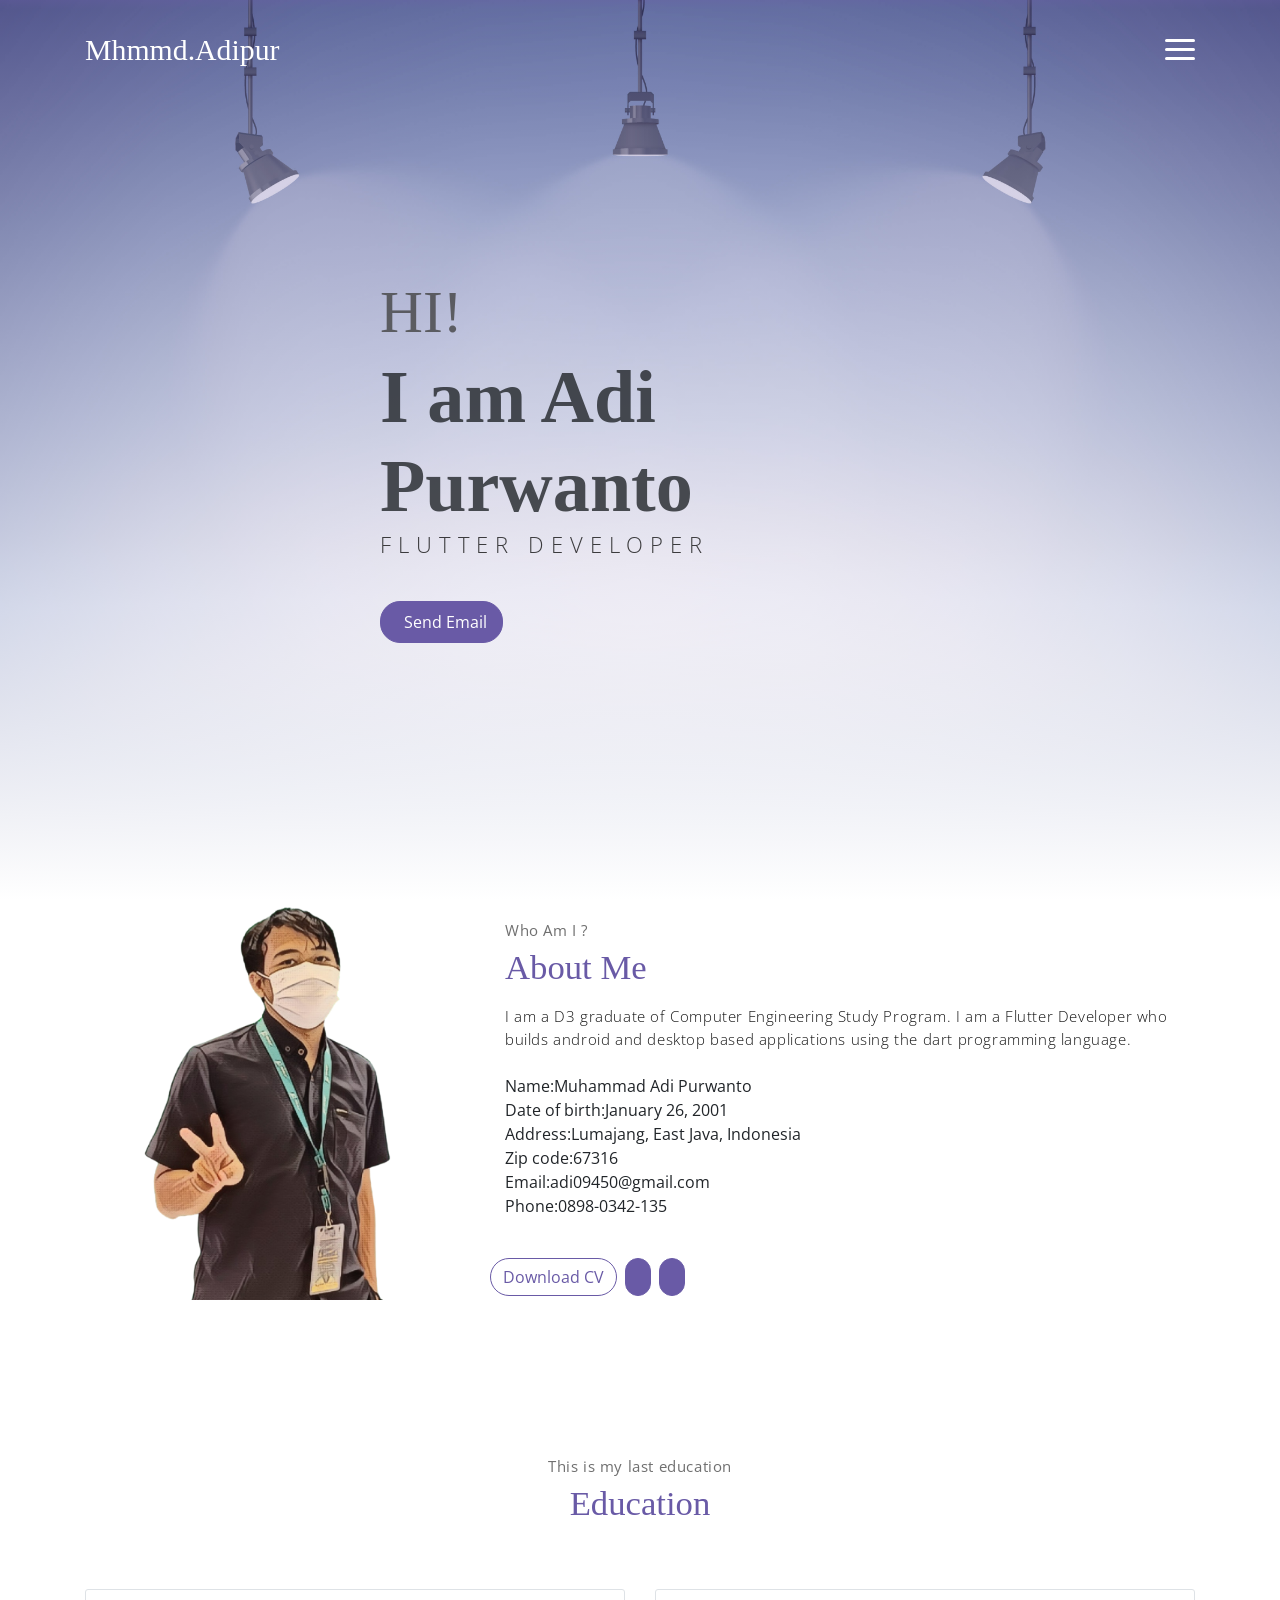
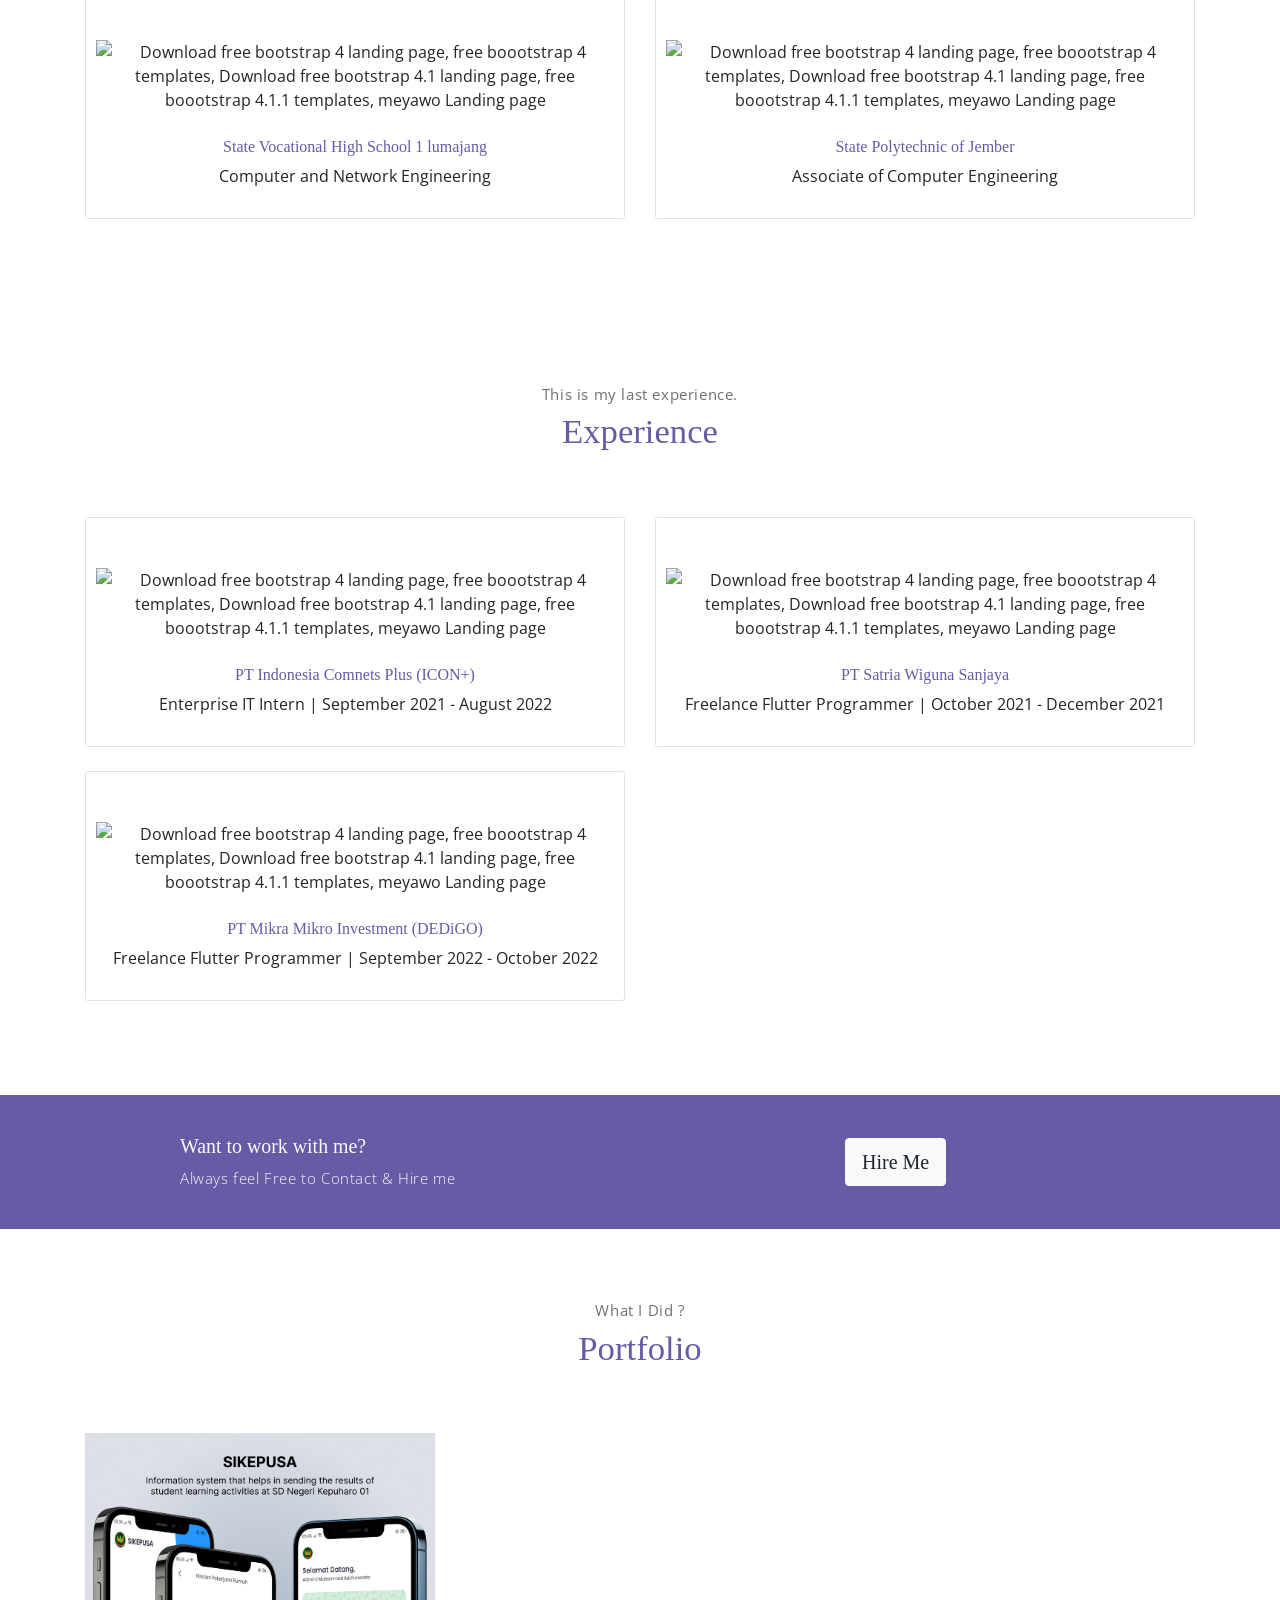
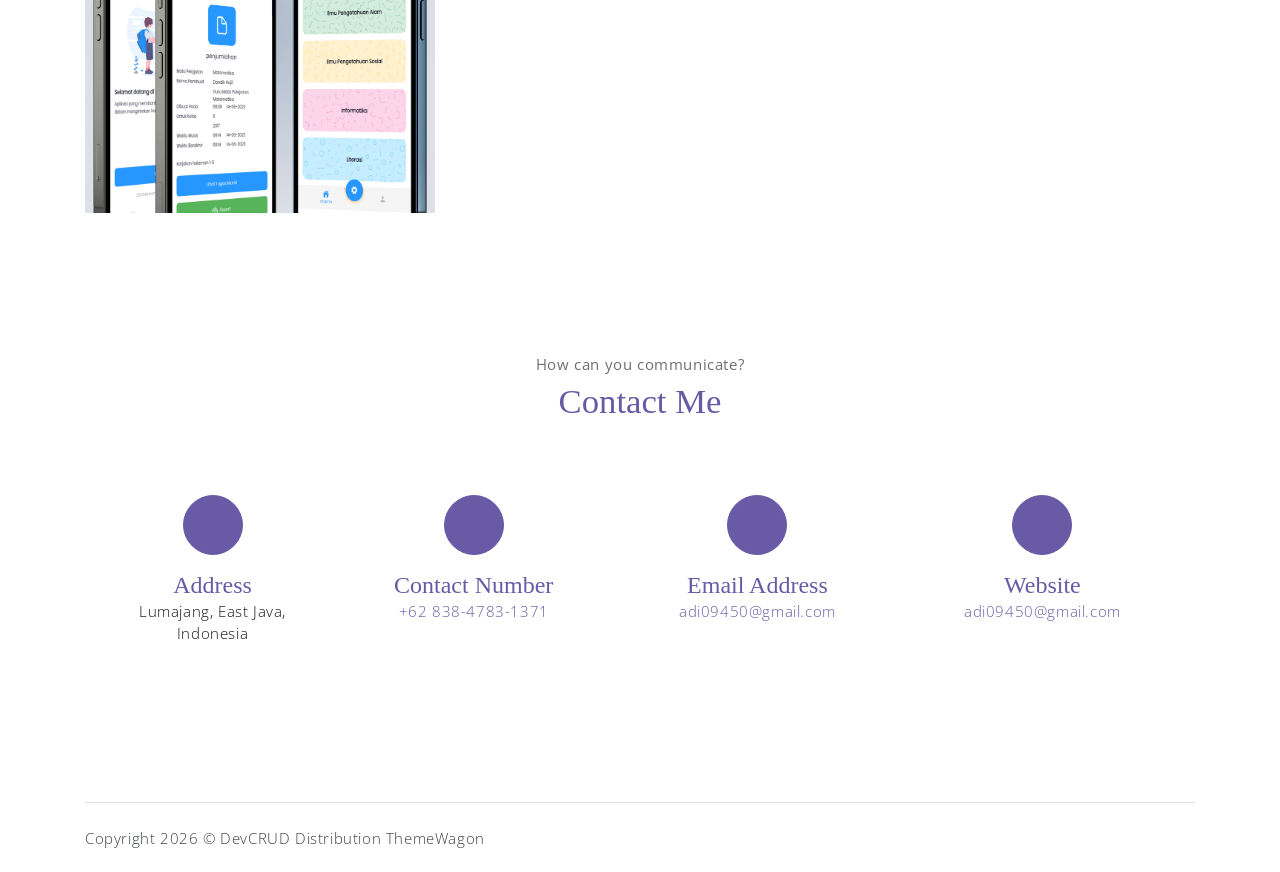
==== index.html @ ac3302af "Initial commit" ====
<!DOCTYPE html>
<html lang="en">

<head>
    <meta charset="utf-8">
    <meta name="viewport" content="width=device-width, initial-scale=1, shrink-to-fit=no">
    <meta name="description" content="Start your development with Meyawo landing page.">
    <meta name="author" content="Devcrud">
    <link rel="shortcut icon" href="assets/imgs/favicon.ico" type="image/x-icon">
	<link rel="icon" href="assets/imgs/favicon.ico" type="image/x-icon">
    <title>Mhmmd.adipur</title>
    <!-- font icons -->
    <link rel="stylesheet" href="assets/vendors/themify-icons/css/themify-icons.css">
    <!-- Bootstrap + Meyawo main styles -->
    <link rel="stylesheet" href="assets/css/meyawo.css">
</head>

<body data-spy="scroll" data-target=".navbar" data-offset="40" id="home">

    <!-- Page Navbar -->
    <nav class="custom-navbar" data-spy="affix" data-offset-top="20">
        <div class="container">
            <a class="logo" href="#">Mhmmd.Adipur</a>
            <ul class="nav">
                <li class="item">
                    <a class="link" href="#home">Home</a>
                </li>
                <li class="item">
                    <a class="link" href="#about">About</a>
                </li>
                <li class="item">
                    <a class="link" href="#portfolio">Portfolio</a>
                </li>
                <li class="item">
                    <a class="link" href="#testmonial">Testmonial</a>
                </li>
                <li class="item">
                    <a class="link" href="#blog">Blog</a>
                </li>
                <li class="item">
                    <a class="link" href="#contact">Contact</a>
                </li>
            </ul>
            <a href="javascript:void(0)" id="nav-toggle" class="hamburger hamburger--elastic">
                <div class="hamburger-box">
                    <div class="hamburger-inner"></div>
                </div>
            </a>
        </div>
    </nav><!-- End of Page Navbar -->

    <!-- page header -->
    <header id="home" class="header">
        <div class="overlay"></div>
        <div class="header-content container">
            <h1 class="header-title">
                <span class="up">HI!</span>
                <span class="down">I am Adi Purwanto</span>
            </h1>
            <p class="header-subtitle">FLUTTER DEVELOPER</p>

            <button class="btn btn-primary" onclick="window.open('mailto:adi09450@gmail.com','_blank')"><i class="ti-email mr-2"></i>Send Email</button>
        </div>
    </header><!-- end of page header -->

    <!-- about section -->
    <section class="section pt-0" id="about">
        <!-- container -->
        <div class="container text-center">
            <!-- about wrapper -->
            <div class="about">
                <div class="about-img-holder">
                    <img src="assets/imgs/man.png" class="about-img"
                        alt="Download free bootstrap 4 landing page, free boootstrap 4 templates, Download free bootstrap 4.1 landing page, free boootstrap 4.1.1 templates, meyawo Landing page">
                </div>
                <div class="about-caption">
                    <p class="section-subtitle">Who Am I ?</p>
                    <h2 class="section-title mb-3">About Me</h2>
                    <p>
                        I am a D3 graduate of Computer Engineering Study Program. I am a Flutter Developer who builds
                        android and desktop based applications using the dart programming language.
                    </p>
                    <ul class="about-info mt-4 px-md-0 px-2">
                        <li class="d-flex"><span>Name:</span> Muhammad Adi Purwanto</li>
                        <li class="d-flex"><span>Date of birth:</span> <span>January 26, 2001</span></li>
                        <li class="d-flex"><span>Address:</span> <span>Lumajang, East Java, Indonesia</span></li>
                        <li class="d-flex"><span>Zip code:</span> <span>67316</span></li>
                        <li class="d-flex"><span>Email:</span> <span>adi09450@gmail.com</span></li>
                        <li class="d-flex"><span>Phone: </span> <span>0898-0342-135</span></li>
                    </ul>
                    <div class="row">
                        <button class="btn-rounded btn btn-outline-primary mt-4 mr-2"
                            onclick="window.open('https://bit.ly/cv-mhmmdadipur','_blank')">Download CV</button>
                        <button class="btn-rounded btn btn-outline-primary2 mt-4 mr-2"
                            onclick="window.open('https://github.com/MhmmdAdipur','_blank')"><i
                                class="ti-github"></i></button>
                        <button class="btn-rounded btn btn-outline-primary2 mt-4 mr-2"
                            onclick="window.open('https://www.linkedin.com/in/muhammad-adi-p-5a4962127/','_blank')"><i
                                class="ti-linkedin"></i></button>
                    </div>
                </div>
            </div><!-- end of about wrapper -->
        </div><!-- end of container -->
    </section> <!-- end of about section -->

    <!-- service section -->
    <section class="section" id="service">
        <div class="container text-center">
            <p class="section-subtitle">This is my last education</p>
            <h6 class="section-title mb-6">Education</h6>
            <!-- row -->
            <div class="row">
                <div class="col-md-6 mb-4">
                    <div class="service-card">
                        <div class="body my-auto">
                            <img src="assets/imgs/pencil-case.svg"
                                alt="Download free bootstrap 4 landing page, free boootstrap 4 templates, Download free bootstrap 4.1 landing page, free boootstrap 4.1.1 templates, meyawo Landing page"
                                class="icon">
                            <h6>State Vocational High School 1 lumajang</h6>
                            <span class="position">Computer and Network Engineering</span>
                            <p class="subtitle">Entered the Jember State Polytechnic in 2016 and graduated in 2019.</p>
                        </div>
                    </div>
                </div>
                <div class="col-md-6 mb-4">
                    <div class="service-card">
                        <div class="body my-auto">
                            <img src="assets/imgs/pencil-case.svg"
                                alt="Download free bootstrap 4 landing page, free boootstrap 4 templates, Download free bootstrap 4.1 landing page, free boootstrap 4.1.1 templates, meyawo Landing page"
                                class="icon">
                            <h6>State Polytechnic of Jember</h6>
                            <span class="position">Associate of Computer Engineering</span>
                            <p class="subtitle">Entered the Jember State Polytechnic in 2019 and graduated in 2022, with
                                a GPA of 3.88.</p>
                        </div>
                    </div>
                </div>
            </div><!-- end of row -->
        </div>
    </section><!-- end of service section -->

    <!-- service section -->
    <section class="section" id="service">
        <div class="container text-center">
            <p class="section-subtitle">This is my last experience.</p>
            <h6 class="section-title mb-6">Experience</h6>
            <!-- row -->
            <div class="row">
                <div class="col-md-6 mb-4">
                    <div class="service-card">
                        <div class="body my-auto">
                            <img src="assets/imgs/analytics.svg"
                                alt="Download free bootstrap 4 landing page, free boootstrap 4 templates, Download free bootstrap 4.1 landing page, free boootstrap 4.1.1 templates, meyawo Landing page"
                                class="icon">
                            <h6>PT Indonesia Comnets Plus (ICON+)</h6>
                            <span class="position">Enterprise IT Intern | September 2021 - August 2022</span>
                            <p class="subtitle">Monitor, check and record server data on a regular basis.</p>
                        </div>
                    </div>
                </div>
                <div class="col-md-6 mb-4">
                    <div class="service-card">
                        <div class="body my-auto">
                            <img src="assets/imgs/responsive.svg"
                                alt="Download free bootstrap 4 landing page, free boootstrap 4 templates, Download free bootstrap 4.1 landing page, free boootstrap 4.1.1 templates, meyawo Landing page"
                                class="icon">
                            <h6>PT Satria Wiguna Sanjaya</h6>
                            <span class="position">Freelance Flutter Programmer | October 2021 - December 2021
                            </span>
                            <p class="subtitle">Added several new menus and features to the DPD Golkar application.
                            </p>
                        </div>
                    </div>
                </div>
            </div><!-- end of row -->
            <!-- row -->
            <div class="row">
                <div class="col-md-6 mb-4">
                    <div class="service-card">
                        <div class="body my-auto">
                            <img src="assets/imgs/responsive.svg"
                                alt="Download free bootstrap 4 landing page, free boootstrap 4 templates, Download free bootstrap 4.1 landing page, free boootstrap 4.1.1 templates, meyawo Landing page"
                                class="icon">
                            <h6>PT Mikra Mikro Investment (DEDiGO)</h6>
                            <span class="position">Freelance Flutter Programmer | September 2022 - October 2022 </span>
                            <p class="subtitle">Added several new menus to the DEDIGO application, and made
                                webview applications.</p>
                        </div>
                    </div>
                </div>
            </div><!-- end of row -->
        </div>
    </section><!-- end of service section -->

    <!-- section -->
    <section class="section-sm bg-primary">
        <!-- container -->
        <div class="container text-center text-sm-left">
            <!-- row -->
            <div class="row align-items-center">
                <div class="col-sm offset-md-1 mb-4 mb-md-0">
                    <h6 class="title text-light">Want to work with me?</h6>
                    <p class="m-0 text-light">Always feel Free to Contact & Hire me</p>
                </div>
                <div class="col-sm offset-sm-2 offset-md-3">
                    <button class="btn btn-lg my-font btn-light rounded"
                        onclick="window.open('http://wa.me/6283847831371','_blank')">Hire Me</button>
                </div>
            </div> <!-- end of row -->
        </div> <!-- end of container -->
    </section> <!-- end of section -->

    <!-- portfolio section -->
    <section class="section" id="portfolio">
        <div class="container text-center">
            <p class="section-subtitle">What I Did ?</p>
            <h6 class="section-title mb-6">Portfolio</h6>
            <!-- row -->
            <div class="row">
                <div class="col-md-4">
                    <a href="https://drive.google.com/file/d/1N0jaQIM2xCBiCcQ6p1UxOKO4jE1Wmgow/view?usp=share_link"
                        class="portfolio-card">
                        <img src="assets/imgs/folio-1.jpg" class="portfolio-card-img"
                            alt="Download free bootstrap 4 landing page, free boootstrap 4 templates, Download free bootstrap 4.1 landing page, free boootstrap 4.1.1 templates, meyawo Landing page">
                        <span class="portfolio-card-overlay">
                            <span class="portfolio-card-caption">
                                <h4>SIKepusa</h5>
                                    <p class="font-weight-normal">Category: Flutter Application</p>
                            </span>
                        </span>
                    </a>
                </div>
            </div><!-- end of row -->
        </div><!-- end of container -->
    </section> <!-- end of portfolio section -->

    <!-- <section class="section" id="testmonial">
        <div class="container text-center">
            <p class="section-subtitle">What Think Client About Me ?</p>
            <h6 class="section-title mb-6">Testmonial</h6>

            <div class="row">
                <div class="col-md-6">
                    <div class="testimonial-card">
                        <div class="testimonial-card-img-holder">
                            <img src="assets/imgs/avatar2.jpg" class="testimonial-card-img"
                                alt="Download free bootstrap 4 landing page, free boootstrap 4 templates, Download free bootstrap 4.1 landing page, free boootstrap 4.1.1 templates, meyawo Landing page">
                        </div>
                        <div class="testimonial-card-body">
                            <p class="testimonial-card-subtitle">Lorem ipsum dolor sit amet, consectetur adipisicing
                                elit. Eaque doloribus autem aperiam earum nostrum omnis blanditiis corporis perspiciatis
                                adipisci nihil.</p>
                            <h6 class="testimonial-card-title">Emily Reb</h6>
                        </div>
                    </div>
                </div>
                <div class="col-md-6">
                    <div class="testimonial-card">
                        <div class="testimonial-card-img-holder">
                            <img src="assets/imgs/avatar3.jpg" class="testimonial-card-img"
                                alt="Download free bootstrap 4 landing page, free boootstrap 4 templates, Download free bootstrap 4.1 landing page, free boootstrap 4.1.1 templates, meyawo Landing page">
                        </div>
                        <div class="testimonial-card-body">
                            <p class="testimonial-card-subtitle">Lorem ipsum dolor sit amet, consectetur adipisicing
                                elit. Eaque doloribus autem aperiam earum nostrum omnis blanditiis corporis perspiciatis
                                adipisci nihil.</p>
                            <h6 class="testimonial-card-title">Emily Reb</h6>
                        </div>
                    </div>
                </div>
            </div>
        </div> 
    </section>  -->

    <!-- <section class="section" id="blog">
        
        <div class="container text-center">
            <p class="section-subtitle">Recent Posts?</p>
            <h6 class="section-title mb-6">Blog</h6>
          
            <div class="blog-card">
                <div class="blog-card-header">
                    <img src="assets/imgs/img-1.jpg" class="blog-card-img"
                        alt="Download free bootstrap 4 landing page, free boootstrap 4 templates, Download free bootstrap 4.1 landing page, free boootstrap 4.1.1 templates, meyawo Landing page">
                </div>
                <div class="blog-card-body">
                    <h5 class="blog-card-title">Consectetur adipisicing elit</h6>

                        <p class="blog-card-caption">
                            <a href="#">By: Admin</a>
                            <a href="#"><i class="ti-heart text-danger"></i> 234</a>
                            <a href="#"><i class="ti-comment"></i> 123</a>
                        </p>
                        <p>Lorem ipsum dolor sit amet, consectetur adipisicing elit. Amet nesciunt qui sit velit
                            delectus voluptates, repellat ipsum culpa id deleniti. Rerum debitis facilis accusantium
                            neque numquam mollitia modi quasi distinctio.</p>

                        <p><b>Necessitatibus nihil impedit! Ex nisi eveniet, dolor aliquid consequuntur repudiandae.</b>
                        </p>
                        <p>Magnam in repellat enim harum omnis aperiam! Explicabo illo, commodi, dolor blanditiis
                            cupiditate harum nisi vero accusamus laudantium voluptatibus dolores quae obcaecati.</p>

                        <a href="#" class="blog-card-link">Read more <i class="ti-angle-double-right"></i></a>
                </div>
            </div>

        
            <div class="blog-card">
                <div class="blog-card-header">
                    <img src="assets/imgs/img-2.jpg" class="blog-card-img"
                        alt="Download free bootstrap 4 landing page, free boootstrap 4 templates, Download free bootstrap 4.1 landing page, free boootstrap 4.1.1 templates, meyawo Landing page">
                </div>
                <div class="blog-card-body">
                    <h5 class="blog-card-title">Explicabo illo</h6>

                        <p class="blog-card-caption">
                            <a href="#">By: Admin</a>
                            <a href="#"><i class="ti-heart text-danger"></i> 456</a>
                            <a href="#"><i class="ti-comment"></i> 264</a>
                        </p>

                        <p>Lorem ipsum dolor sit amet, consectetur adipisicing elit. Impedit excepturi laborum enim,
                            vitae ipsam atque eum, ad iusto consequuntur voluptas, esse doloribus. Perferendis porro
                            quisquam vitae exercitationem aliquid, minus eos laborum repudiandae, cumque debitis iusto
                            omnis praesentium? Laborum placeat sit adipisci illum tempore maxime, esse qui quae?
                            Molestias excepturi corporis similique doloribus. Esse vitae earum architecto nulla non
                            dolores illum at perspiciatis quod, et deleniti cupiditate reiciendis harum facere, delectus
                            eum commodi soluta distinctio sit repudiandae possimus sunt. Ipsum, rem.</p>

                        <a href="#" class="blog-card-link">Read more <i class="ti-angle-double-right"></i></a>
                </div>
            </div>

        </div>
    </section> -->

    <!-- contact section -->
    <section class="section" id="contact">
        <div class="container text-center">
            <p class="section-subtitle">How can you communicate?</p>
            <h6 class="section-title mb-5">Contact Me</h6>
            <!-- contact form -->
            <div class="row d-flex contact-info mb-5">
                <div class="col-md-6 col-lg-3 d-flex ftco-animate">
                    <div class="align-self-stretch box p-4 text-center">
                        <button class="btn-circle btn btn-outline-primary2 mb-3"><i class="ti-direction"></i></button>
                        <h4 class="mb-0">Address</h4>
                        <p>Lumajang, East Java, Indonesia</p>
                    </div>
                </div>
                <div class="col-md-6 col-lg-3 d-flex ftco-animate">
                    <div class="align-self-stretch box p-4 text-center">
                        <button class="btn-circle btn btn-outline-primary2 mb-3"
                            onclick="window.open('https://wa.me/+6283847831371','_blank')"><i
                                class="ti-mobile"></i></button>
                        <h4 class="mb-0">Contact Number</h4>
                        <p><a href="https://wa.me/+6283847831371" target="_blank">+62 838-4783-1371</a></p>
                    </div>
                </div>
                <div class="col-md-6 col-lg-3 d-flex ftco-animate">
                    <div class="align-self-stretch box p-4 text-center">
                        <button class="btn-circle btn btn-outline-primary2 mb-3"
                            onclick="window.open('mailto:adi09450@gmail.com','_blank')"><i
                                class="ti-email"></i></button>
                        <h4 class="mb-0">Email Address</h4>
                        <p><a href="mailto:adi09450@gmail.com">adi09450@gmail.com</a></p>
                    </div>
                </div>
                <div class="col-md-6 col-lg-3 d-flex ftco-animate">
                    <div class="align-self-stretch box p-4 text-center">
                        <button class="btn-circle btn btn-outline-primary2 mb-3"
                            onclick="window.open('https://www.linkedin.com/in/muhammad-adi-p-5a4962127/','_blank')"><i
                                class="ti-world"></i></button>
                        <h4 class="mb-0">Website</h4>
                        <p><a href="">adi09450@gmail.com</a></p>
                    </div>
                </div>
            </div>
        </div><!-- end of container -->
    </section><!-- end of contact section -->

    <!-- footer -->
    <div class="container">
        <footer class="footer">
            <p class="mb-0">Copyright
                <script>document.write(new Date().getFullYear())</script> &copy; <a
                    href="http://www.devcrud.com">DevCRUD</a> Distribution <a
                    href="https://themewagon.com">ThemeWagon</a>
            </p>
        </footer>
    </div> <!-- end of page footer -->

    <!-- core  -->
    <script src="assets/vendors/jquery/jquery-3.4.1.js"></script>
    <script src="assets/vendors/bootstrap/bootstrap.bundle.js"></script>

    <!-- bootstrap 3 affix -->
    <script src="assets/vendors/bootstrap/bootstrap.affix.js"></script>

    <!-- Meyawo js -->
    <script src="assets/js/meyawo.js"></script>

</body>

</html>
---- assets/css/meyawo.css ----
@charset "UTF-8";
/*!
=========================================================
* Meyawo Landing page
=========================================================

* Copyright: 2019 DevCRUD (https://devcrud.com)
* Licensed: (https://devcrud.com/licenses)
* Coded by www.devcrud.com

=========================================================

* The above copyright notice and this permission notice shall be included in all copies or substantial portions of the Software.
*/
@import url("https://fonts.googleapis.com/css?family=Baloo+Paaji|Open+Sans:300,300i,400,400i,600,600i,700,700i");
:root {
  --blue: #1e549f;
  --indigo: #695aa6;
  --purple: #6f42c1;
  --pink: #e83e8c;
  --red: #ec185d;
  --orange: #ff6d02;
  --yellow: #ffc107;
  --green: #1bb74f;
  --teal: #20c997;
  --cyan: #17a2b8;
  --white: #fff;
  --gray: #6c757d;
  --gray-dark: #393e46;
  --primary: #695aa6;
  --secondary: #393e46;
  --success: #1bb74f;
  --info: #17a2b8;
  --warning: #ff6d02;
  --danger: #ec185d;
  --light: #f8f9fa;
  --dark: #212529;
  --breakpoint-xs: 0;
  --breakpoint-sm: 576px;
  --breakpoint-md: 768px;
  --breakpoint-lg: 992px;
  --breakpoint-xl: 1200px;
  --font-family-sans-serif: "Open Sans", sans-serif;
  --font-family-monospace: SFMono-Regular, Menlo, Monaco, Consolas, "Liberation Mono", "Courier New", monospace;
}

*,
*::before,
*::after {
  box-sizing: border-box;
}

html {
  font-family: sans-serif;
  line-height: 1.15;
  -webkit-text-size-adjust: 100%;
  -webkit-tap-highlight-color: rgba(0, 0, 0, 0);
}

article, aside, figcaption, figure, footer, header, hgroup, main, nav, section {
  display: block;
}

body {
  margin: 0;
  font-family: "Open Sans", sans-serif;
  font-size: 1rem;
  font-weight: 400;
  line-height: 1.5;
  color: #212529;
  text-align: left;
  background-color: #fff;
}

[tabindex="-1"]:focus {
  outline: 0 !important;
}

hr {
  box-sizing: content-box;
  height: 0;
  overflow: visible;
}

h1, h2, h3, h4, h5, h6 {
  margin-top: 0;
  margin-bottom: 0.5rem;
}

p {
  margin-top: 0;
  margin-bottom: 1rem;
}

abbr[title],
abbr[data-original-title] {
  text-decoration: underline;
  -webkit-text-decoration: underline dotted;
          text-decoration: underline dotted;
  cursor: help;
  border-bottom: 0;
  -webkit-text-decoration-skip-ink: none;
          text-decoration-skip-ink: none;
}

address {
  margin-bottom: 1rem;
  font-style: normal;
  line-height: inherit;
}

ol,
ul,
dl {
  margin-top: 0;
  margin-bottom: 1rem;
}

ol ol,
ul ul,
ol ul,
ul ol {
  margin-bottom: 0;
}

dt {
  font-weight: 700;
}

dd {
  margin-bottom: .5rem;
  margin-left: 0;
}

blockquote {
  margin: 0 0 1rem;
}

b,
strong {
  font-weight: bolder;
}

small {
  font-size: 80%;
}

sub,
sup {
  position: relative;
  font-size: 75%;
  line-height: 0;
  vertical-align: baseline;
}

sub {
  bottom: -.25em;
}

sup {
  top: -.5em;
}

a {
  color: #695aa6;
  text-decoration: none;
  background-color: transparent;
}

a:hover {
  color: #493f75;
  text-decoration: none;
}

a:not([href]):not([tabindex]) {
  color: inherit;
  text-decoration: none;
}

a:not([href]):not([tabindex]):hover, a:not([href]):not([tabindex]):focus {
  color: inherit;
  text-decoration: none;
}

a:not([href]):not([tabindex]):focus {
  outline: 0;
}

pre,
code,
kbd,
samp {
  font-family: SFMono-Regular, Menlo, Monaco, Consolas, "Liberation Mono", "Courier New", monospace;
  font-size: 1em;
}

pre {
  margin-top: 0;
  margin-bottom: 1rem;
  overflow: auto;
}

figure {
  margin: 0 0 1rem;
}

img {
  vertical-align: middle;
  border-style: none;
}

svg {
  overflow: hidden;
  vertical-align: middle;
}

table {
  border-collapse: collapse;
}

caption {
  padding-top: 0.75rem;
  padding-bottom: 0.75rem;
  color: #6c757d;
  text-align: left;
  caption-side: bottom;
}

th {
  text-align: inherit;
}

label {
  display: inline-block;
  margin-bottom: 0.5rem;
}

button {
  border-radius: 0;
}

button:focus {
  outline: 1px dotted;
  outline: 5px auto -webkit-focus-ring-color;
}

input,
button,
select,
optgroup,
textarea {
  margin: 0;
  font-family: inherit;
  font-size: inherit;
  line-height: inherit;
}

button,
input {
  overflow: visible;
}

button,
select {
  text-transform: none;
}

select {
  word-wrap: normal;
}

button,
[type="button"],
[type="reset"],
[type="submit"] {
  -webkit-appearance: button;
}

button:not(:disabled),
[type="button"]:not(:disabled),
[type="reset"]:not(:disabled),
[type="submit"]:not(:disabled) {
  cursor: pointer;
}

button::-moz-focus-inner,
[type="button"]::-moz-focus-inner,
[type="reset"]::-moz-focus-inner,
[type="submit"]::-moz-focus-inner {
  padding: 0;
  border-style: none;
}

input[type="radio"],
input[type="checkbox"] {
  box-sizing: border-box;
  padding: 0;
}

input[type="date"],
input[type="time"],
input[type="datetime-local"],
input[type="month"] {
  -webkit-appearance: listbox;
}

textarea {
  overflow: auto;
  resize: vertical;
}

fieldset {
  min-width: 0;
  padding: 0;
  margin: 0;
  border: 0;
}

legend {
  display: block;
  width: 100%;
  max-width: 100%;
  padding: 0;
  margin-bottom: .5rem;
  font-size: 1.5rem;
  line-height: inherit;
  color: inherit;
  white-space: normal;
}

progress {
  vertical-align: baseline;
}

[type="number"]::-webkit-inner-spin-button,
[type="number"]::-webkit-outer-spin-button {
  height: auto;
}

[type="search"] {
  outline-offset: -2px;
  -webkit-appearance: none;
}

[type="search"]::-webkit-search-decoration {
  -webkit-appearance: none;
}

::-webkit-file-upload-button {
  font: inherit;
  -webkit-appearance: button;
}

output {
  display: inline-block;
}

summary {
  display: list-item;
  cursor: pointer;
}

template {
  display: none;
}

[hidden] {
  display: none !important;
}

h1, h2, h3, h4, h5, h6,
.h1, .h2, .h3, .h4, .h5, .h6 {
  margin-bottom: 0.5rem;
  font-weight: 500;
  line-height: 1.2;
}

h1, .h1 {
  font-size: 2.5rem;
}

h2, .h2 {
  font-size: 2rem;
}

h3, .h3 {
  font-size: 1.75rem;
}

h4, .h4 {
  font-size: 1.5rem;
}

h5, .h5 {
  font-size: 1.25rem;
}

h6, .h6 {
  font-size: 1rem;
}

.lead {
  font-size: 1.25rem;
  font-weight: 300;
}

.display-1 {
  font-size: 6rem;
  font-weight: 300;
  line-height: 1.2;
}

.display-2 {
  font-size: 5.5rem;
  font-weight: 300;
  line-height: 1.2;
}

.display-3 {
  font-size: 4.5rem;
  font-weight: 300;
  line-height: 1.2;
}

.display-4 {
  font-size: 3.5rem;
  font-weight: 300;
  line-height: 1.2;
}

hr {
  margin-top: 1rem;
  margin-bottom: 1rem;
  border: 0;
  border-top: 1px solid rgba(0, 0, 0, 0.1);
}

small,
.small {
  font-size: 80%;
  font-weight: 400;
}

mark,
.mark {
  padding: 0.2em;
  background-color: #fcf8e3;
}

.list-unstyled {
  padding-left: 0;
  list-style: none;
}

.list-inline {
  padding-left: 0;
  list-style: none;
}

.list-inline-item {
  display: inline-block;
}

.list-inline-item:not(:last-child) {
  margin-right: 0.5rem;
}

.initialism {
  font-size: 90%;
  text-transform: uppercase;
}

.blockquote {
  margin-bottom: 1rem;
  font-size: 1.25rem;
}

.blockquote-footer {
  display: block;
  font-size: 80%;
  color: #6c757d;
}

.blockquote-footer::before {
  content: "\2014\00A0";
}

.img-fluid {
  max-width: 100%;
  height: auto;
}

.img-thumbnail {
  padding: 0.25rem;
  background-color: #fff;
  border: 1px solid #dee2e6;
  border-radius: 0.25rem;
  max-width: 100%;
  height: auto;
}

.figure {
  display: inline-block;
}

.figure-img {
  margin-bottom: 0.5rem;
  line-height: 1;
}

.figure-caption {
  font-size: 90%;
  color: #6c757d;
}

code {
  font-size: 87.5%;
  color: #e83e8c;
  word-break: break-word;
}

a > code {
  color: inherit;
}

kbd {
  padding: 0.2rem 0.4rem;
  font-size: 87.5%;
  color: #fff;
  background-color: #212529;
  border-radius: 0.2rem;
}

kbd kbd {
  padding: 0;
  font-size: 100%;
  font-weight: 700;
}

pre {
  display: block;
  font-size: 87.5%;
  color: #212529;
}

pre code {
  font-size: inherit;
  color: inherit;
  word-break: normal;
}

.pre-scrollable {
  max-height: 340px;
  overflow-y: scroll;
}

.container {
  width: 100%;
  padding-right: 15px;
  padding-left: 15px;
  margin-right: auto;
  margin-left: auto;
}

@media (min-width: 576px) {
  .container {
    max-width: 540px;
  }
}

@media (min-width: 768px) {
  .container {
    max-width: 720px;
  }
}

@media (min-width: 992px) {
  .container {
    max-width: 960px;
  }
}

@media (min-width: 1200px) {
  .container {
    max-width: 1140px;
  }
}

.container-fluid {
  width: 100%;
  padding-right: 15px;
  padding-left: 15px;
  margin-right: auto;
  margin-left: auto;
}

.row {
  display: -webkit-box;
  display: -webkit-flex;
  display: -ms-flexbox;
  display: flex;
  -webkit-flex-wrap: wrap;
      -ms-flex-wrap: wrap;
          flex-wrap: wrap;
  margin-right: -15px;
  margin-left: -15px;
}

.no-gutters {
  margin-right: 0;
  margin-left: 0;
}

.no-gutters > .col,
.no-gutters > [class*="col-"] {
  padding-right: 0;
  padding-left: 0;
}

.col-1, .col-2, .col-3, .col-4, .col-5, .col-6, .col-7, .col-8, .col-9, .col-10, .col-11, .col-12, .col,
.col-auto, .col-sm-1, .col-sm-2, .col-sm-3, .col-sm-4, .col-sm-5, .col-sm-6, .col-sm-7, .col-sm-8, .col-sm-9, .col-sm-10, .col-sm-11, .col-sm-12, .col-sm,
.col-sm-auto, .col-md-1, .col-md-2, .col-md-3, .col-md-4, .col-md-5, .col-md-6, .col-md-7, .col-md-8, .col-md-9, .col-md-10, .col-md-11, .col-md-12, .col-md,
.col-md-auto, .col-lg-1, .col-lg-2, .col-lg-3, .col-lg-4, .col-lg-5, .col-lg-6, .col-lg-7, .col-lg-8, .col-lg-9, .col-lg-10, .col-lg-11, .col-lg-12, .col-lg,
.col-lg-auto, .col-xl-1, .col-xl-2, .col-xl-3, .col-xl-4, .col-xl-5, .col-xl-6, .col-xl-7, .col-xl-8, .col-xl-9, .col-xl-10, .col-xl-11, .col-xl-12, .col-xl,
.col-xl-auto {
  position: relative;
  width: 100%;
  padding-right: 15px;
  padding-left: 15px;
}

.col {
  -webkit-flex-basis: 0;
      -ms-flex-preferred-size: 0;
          flex-basis: 0;
  -webkit-box-flex: 1;
  -webkit-flex-grow: 1;
      -ms-flex-positive: 1;
          flex-grow: 1;
  max-width: 100%;
}

.col-auto {
  -webkit-box-flex: 0;
  -webkit-flex: 0 0 auto;
      -ms-flex: 0 0 auto;
          flex: 0 0 auto;
  width: auto;
  max-width: 100%;
}

.col-1 {
  -webkit-box-flex: 0;
  -webkit-flex: 0 0 8.33333%;
      -ms-flex: 0 0 8.33333%;
          flex: 0 0 8.33333%;
  max-width: 8.33333%;
}

.col-2 {
  -webkit-box-flex: 0;
  -webkit-flex: 0 0 16.66667%;
      -ms-flex: 0 0 16.66667%;
          flex: 0 0 16.66667%;
  max-width: 16.66667%;
}

.col-3 {
  -webkit-box-flex: 0;
  -webkit-flex: 0 0 25%;
      -ms-flex: 0 0 25%;
          flex: 0 0 25%;
  max-width: 25%;
}

.col-4 {
  -webkit-box-flex: 0;
  -webkit-flex: 0 0 33.33333%;
      -ms-flex: 0 0 33.33333%;
          flex: 0 0 33.33333%;
  max-width: 33.33333%;
}

.col-5 {
  -webkit-box-flex: 0;
  -webkit-flex: 0 0 41.66667%;
      -ms-flex: 0 0 41.66667%;
          flex: 0 0 41.66667%;
  max-width: 41.66667%;
}

.col-6 {
  -webkit-box-flex: 0;
  -webkit-flex: 0 0 50%;
      -ms-flex: 0 0 50%;
          flex: 0 0 50%;
  max-width: 50%;
}

.col-7 {
  -webkit-box-flex: 0;
  -webkit-flex: 0 0 58.33333%;
      -ms-flex: 0 0 58.33333%;
          flex: 0 0 58.33333%;
  max-width: 58.33333%;
}

.col-8 {
  -webkit-box-flex: 0;
  -webkit-flex: 0 0 66.66667%;
      -ms-flex: 0 0 66.66667%;
          flex: 0 0 66.66667%;
  max-width: 66.66667%;
}

.col-9 {
  -webkit-box-flex: 0;
  -webkit-flex: 0 0 75%;
      -ms-flex: 0 0 75%;
          flex: 0 0 75%;
  max-width: 75%;
}

.col-10 {
  -webkit-box-flex: 0;
  -webkit-flex: 0 0 83.33333%;
      -ms-flex: 0 0 83.33333%;
          flex: 0 0 83.33333%;
  max-width: 83.33333%;
}

.col-11 {
  -webkit-box-flex: 0;
  -webkit-flex: 0 0 91.66667%;
      -ms-flex: 0 0 91.66667%;
          flex: 0 0 91.66667%;
  max-width: 91.66667%;
}

.col-12 {
  -webkit-box-flex: 0;
  -webkit-flex: 0 0 100%;
      -ms-flex: 0 0 100%;
          flex: 0 0 100%;
  max-width: 100%;
}

.order-first {
  -webkit-box-ordinal-group: 0;
  -webkit-order: -1;
      -ms-flex-order: -1;
          order: -1;
}

.order-last {
  -webkit-box-ordinal-group: 14;
  -webkit-order: 13;
      -ms-flex-order: 13;
          order: 13;
}

.order-0 {
  -webkit-box-ordinal-group: 1;
  -webkit-order: 0;
      -ms-flex-order: 0;
          order: 0;
}

.order-1 {
  -webkit-box-ordinal-group: 2;
  -webkit-order: 1;
      -ms-flex-order: 1;
          order: 1;
}

.order-2 {
  -webkit-box-ordinal-group: 3;
  -webkit-order: 2;
      -ms-flex-order: 2;
          order: 2;
}

.order-3 {
  -webkit-box-ordinal-group: 4;
  -webkit-order: 3;
      -ms-flex-order: 3;
          order: 3;
}

.order-4 {
  -webkit-box-ordinal-group: 5;
  -webkit-order: 4;
      -ms-flex-order: 4;
          order: 4;
}

.order-5 {
  -webkit-box-ordinal-group: 6;
  -webkit-order: 5;
      -ms-flex-order: 5;
          order: 5;
}

.order-6 {
  -webkit-box-ordinal-group: 7;
  -webkit-order: 6;
      -ms-flex-order: 6;
          order: 6;
}

.order-7 {
  -webkit-box-ordinal-group: 8;
  -webkit-order: 7;
      -ms-flex-order: 7;
          order: 7;
}

.order-8 {
  -webkit-box-ordinal-group: 9;
  -webkit-order: 8;
      -ms-flex-order: 8;
          order: 8;
}

.order-9 {
  -webkit-box-ordinal-group: 10;
  -webkit-order: 9;
      -ms-flex-order: 9;
          order: 9;
}

.order-10 {
  -webkit-box-ordinal-group: 11;
  -webkit-order: 10;
      -ms-flex-order: 10;
          order: 10;
}

.order-11 {
  -webkit-box-ordinal-group: 12;
  -webkit-order: 11;
      -ms-flex-order: 11;
          order: 11;
}

.order-12 {
  -webkit-box-ordinal-group: 13;
  -webkit-order: 12;
      -ms-flex-order: 12;
          order: 12;
}

.offset-1 {
  margin-left: 8.33333%;
}

.offset-2 {
  margin-left: 16.66667%;
}

.offset-3 {
  margin-left: 25%;
}

.offset-4 {
  margin-left: 33.33333%;
}

.offset-5 {
  margin-left: 41.66667%;
}

.offset-6 {
  margin-left: 50%;
}

.offset-7 {
  margin-left: 58.33333%;
}

.offset-8 {
  margin-left: 66.66667%;
}

.offset-9 {
  margin-left: 75%;
}

.offset-10 {
  margin-left: 83.33333%;
}

.offset-11 {
  margin-left: 91.66667%;
}

@media (min-width: 576px) {
  .col-sm {
    -webkit-flex-basis: 0;
        -ms-flex-preferred-size: 0;
            flex-basis: 0;
    -webkit-box-flex: 1;
    -webkit-flex-grow: 1;
        -ms-flex-positive: 1;
            flex-grow: 1;
    max-width: 100%;
  }
  .col-sm-auto {
    -webkit-box-flex: 0;
    -webkit-flex: 0 0 auto;
        -ms-flex: 0 0 auto;
            flex: 0 0 auto;
    width: auto;
    max-width: 100%;
  }
  .col-sm-1 {
    -webkit-box-flex: 0;
    -webkit-flex: 0 0 8.33333%;
        -ms-flex: 0 0 8.33333%;
            flex: 0 0 8.33333%;
    max-width: 8.33333%;
  }
  .col-sm-2 {
    -webkit-box-flex: 0;
    -webkit-flex: 0 0 16.66667%;
        -ms-flex: 0 0 16.66667%;
            flex: 0 0 16.66667%;
    max-width: 16.66667%;
  }
  .col-sm-3 {
    -webkit-box-flex: 0;
    -webkit-flex: 0 0 25%;
        -ms-flex: 0 0 25%;
            flex: 0 0 25%;
    max-width: 25%;
  }
  .col-sm-4 {
    -webkit-box-flex: 0;
    -webkit-flex: 0 0 33.33333%;
        -ms-flex: 0 0 33.33333%;
            flex: 0 0 33.33333%;
    max-width: 33.33333%;
  }
  .col-sm-5 {
    -webkit-box-flex: 0;
    -webkit-flex: 0 0 41.66667%;
        -ms-flex: 0 0 41.66667%;
            flex: 0 0 41.66667%;
    max-width: 41.66667%;
  }
  .col-sm-6 {
    -webkit-box-flex: 0;
    -webkit-flex: 0 0 50%;
        -ms-flex: 0 0 50%;
            flex: 0 0 50%;
    max-width: 50%;
  }
  .col-sm-7 {
    -webkit-box-flex: 0;
    -webkit-flex: 0 0 58.33333%;
        -ms-flex: 0 0 58.33333%;
            flex: 0 0 58.33333%;
    max-width: 58.33333%;
  }
  .col-sm-8 {
    -webkit-box-flex: 0;
    -webkit-flex: 0 0 66.66667%;
        -ms-flex: 0 0 66.66667%;
            flex: 0 0 66.66667%;
    max-width: 66.66667%;
  }
  .col-sm-9 {
    -webkit-box-flex: 0;
    -webkit-flex: 0 0 75%;
        -ms-flex: 0 0 75%;
            flex: 0 0 75%;
    max-width: 75%;
  }
  .col-sm-10 {
    -webkit-box-flex: 0;
    -webkit-flex: 0 0 83.33333%;
        -ms-flex: 0 0 83.33333%;
            flex: 0 0 83.33333%;
    max-width: 83.33333%;
  }
  .col-sm-11 {
    -webkit-box-flex: 0;
    -webkit-flex: 0 0 91.66667%;
        -ms-flex: 0 0 91.66667%;
            flex: 0 0 91.66667%;
    max-width: 91.66667%;
  }
  .col-sm-12 {
    -webkit-box-flex: 0;
    -webkit-flex: 0 0 100%;
        -ms-flex: 0 0 100%;
            flex: 0 0 100%;
    max-width: 100%;
  }
  .order-sm-first {
    -webkit-box-ordinal-group: 0;
    -webkit-order: -1;
        -ms-flex-order: -1;
            order: -1;
  }
  .order-sm-last {
    -webkit-box-ordinal-group: 14;
    -webkit-order: 13;
        -ms-flex-order: 13;
            order: 13;
  }
  .order-sm-0 {
    -webkit-box-ordinal-group: 1;
    -webkit-order: 0;
        -ms-flex-order: 0;
            order: 0;
  }
  .order-sm-1 {
    -webkit-box-ordinal-group: 2;
    -webkit-order: 1;
        -ms-flex-order: 1;
            order: 1;
  }
  .order-sm-2 {
    -webkit-box-ordinal-group: 3;
    -webkit-order: 2;
        -ms-flex-order: 2;
            order: 2;
  }
  .order-sm-3 {
    -webkit-box-ordinal-group: 4;
    -webkit-order: 3;
        -ms-flex-order: 3;
            order: 3;
  }
  .order-sm-4 {
    -webkit-box-ordinal-group: 5;
    -webkit-order: 4;
        -ms-flex-order: 4;
            order: 4;
  }
  .order-sm-5 {
    -webkit-box-ordinal-group: 6;
    -webkit-order: 5;
        -ms-flex-order: 5;
            order: 5;
  }
  .order-sm-6 {
    -webkit-box-ordinal-group: 7;
    -webkit-order: 6;
        -ms-flex-order: 6;
            order: 6;
  }
  .order-sm-7 {
    -webkit-box-ordinal-group: 8;
    -webkit-order: 7;
        -ms-flex-order: 7;
            order: 7;
  }
  .order-sm-8 {
    -webkit-box-ordinal-group: 9;
    -webkit-order: 8;
        -ms-flex-order: 8;
            order: 8;
  }
  .order-sm-9 {
    -webkit-box-ordinal-group: 10;
    -webkit-order: 9;
        -ms-flex-order: 9;
            order: 9;
  }
  .order-sm-10 {
    -webkit-box-ordinal-group: 11;
    -webkit-order: 10;
        -ms-flex-order: 10;
            order: 10;
  }
  .order-sm-11 {
    -webkit-box-ordinal-group: 12;
    -webkit-order: 11;
        -ms-flex-order: 11;
            order: 11;
  }
  .order-sm-12 {
    -webkit-box-ordinal-group: 13;
    -webkit-order: 12;
        -ms-flex-order: 12;
            order: 12;
  }
  .offset-sm-0 {
    margin-left: 0;
  }
  .offset-sm-1 {
    margin-left: 8.33333%;
  }
  .offset-sm-2 {
    margin-left: 16.66667%;
  }
  .offset-sm-3 {
    margin-left: 25%;
  }
  .offset-sm-4 {
    margin-left: 33.33333%;
  }
  .offset-sm-5 {
    margin-left: 41.66667%;
  }
  .offset-sm-6 {
    margin-left: 50%;
  }
  .offset-sm-7 {
    margin-left: 58.33333%;
  }
  .offset-sm-8 {
    margin-left: 66.66667%;
  }
  .offset-sm-9 {
    margin-left: 75%;
  }
  .offset-sm-10 {
    margin-left: 83.33333%;
  }
  .offset-sm-11 {
    margin-left: 91.66667%;
  }
}

@media (min-width: 768px) {
  .col-md {
    -webkit-flex-basis: 0;
        -ms-flex-preferred-size: 0;
            flex-basis: 0;
    -webkit-box-flex: 1;
    -webkit-flex-grow: 1;
        -ms-flex-positive: 1;
            flex-grow: 1;
    max-width: 100%;
  }
  .col-md-auto {
    -webkit-box-flex: 0;
    -webkit-flex: 0 0 auto;
        -ms-flex: 0 0 auto;
            flex: 0 0 auto;
    width: auto;
    max-width: 100%;
  }
  .col-md-1 {
    -webkit-box-flex: 0;
    -webkit-flex: 0 0 8.33333%;
        -ms-flex: 0 0 8.33333%;
            flex: 0 0 8.33333%;
    max-width: 8.33333%;
  }
  .col-md-2 {
    -webkit-box-flex: 0;
    -webkit-flex: 0 0 16.66667%;
        -ms-flex: 0 0 16.66667%;
            flex: 0 0 16.66667%;
    max-width: 16.66667%;
  }
  .col-md-3 {
    -webkit-box-flex: 0;
    -webkit-flex: 0 0 25%;
        -ms-flex: 0 0 25%;
            flex: 0 0 25%;
    max-width: 25%;
  }
  .col-md-4 {
    -webkit-box-flex: 0;
    -webkit-flex: 0 0 33.33333%;
        -ms-flex: 0 0 33.33333%;
            flex: 0 0 33.33333%;
    max-width: 33.33333%;
  }
  .col-md-5 {
    -webkit-box-flex: 0;
    -webkit-flex: 0 0 41.66667%;
        -ms-flex: 0 0 41.66667%;
            flex: 0 0 41.66667%;
    max-width: 41.66667%;
  }
  .col-md-6 {
    -webkit-box-flex: 0;
    -webkit-flex: 0 0 50%;
        -ms-flex: 0 0 50%;
            flex: 0 0 50%;
    max-width: 50%;
  }
  .col-md-7 {
    -webkit-box-flex: 0;
    -webkit-flex: 0 0 58.33333%;
        -ms-flex: 0 0 58.33333%;
            flex: 0 0 58.33333%;
    max-width: 58.33333%;
  }
  .col-md-8 {
    -webkit-box-flex: 0;
    -webkit-flex: 0 0 66.66667%;
        -ms-flex: 0 0 66.66667%;
            flex: 0 0 66.66667%;
    max-width: 66.66667%;
  }
  .col-md-9 {
    -webkit-box-flex: 0;
    -webkit-flex: 0 0 75%;
        -ms-flex: 0 0 75%;
            flex: 0 0 75%;
    max-width: 75%;
  }
  .col-md-10 {
    -webkit-box-flex: 0;
    -webkit-flex: 0 0 83.33333%;
        -ms-flex: 0 0 83.33333%;
            flex: 0 0 83.33333%;
    max-width: 83.33333%;
  }
  .col-md-11 {
    -webkit-box-flex: 0;
    -webkit-flex: 0 0 91.66667%;
        -ms-flex: 0 0 91.66667%;
            flex: 0 0 91.66667%;
    max-width: 91.66667%;
  }
  .col-md-12 {
    -webkit-box-flex: 0;
    -webkit-flex: 0 0 100%;
        -ms-flex: 0 0 100%;
            flex: 0 0 100%;
    max-width: 100%;
  }
  .order-md-first {
    -webkit-box-ordinal-group: 0;
    -webkit-order: -1;
        -ms-flex-order: -1;
            order: -1;
  }
  .order-md-last {
    -webkit-box-ordinal-group: 14;
    -webkit-order: 13;
        -ms-flex-order: 13;
            order: 13;
  }
  .order-md-0 {
    -webkit-box-ordinal-group: 1;
    -webkit-order: 0;
        -ms-flex-order: 0;
            order: 0;
  }
  .order-md-1 {
    -webkit-box-ordinal-group: 2;
    -webkit-order: 1;
        -ms-flex-order: 1;
            order: 1;
  }
  .order-md-2 {
    -webkit-box-ordinal-group: 3;
    -webkit-order: 2;
        -ms-flex-order: 2;
            order: 2;
  }
  .order-md-3 {
    -webkit-box-ordinal-group: 4;
    -webkit-order: 3;
        -ms-flex-order: 3;
            order: 3;
  }
  .order-md-4 {
    -webkit-box-ordinal-group: 5;
    -webkit-order: 4;
        -ms-flex-order: 4;
            order: 4;
  }
  .order-md-5 {
    -webkit-box-ordinal-group: 6;
    -webkit-order: 5;
        -ms-flex-order: 5;
            order: 5;
  }
  .order-md-6 {
    -webkit-box-ordinal-group: 7;
    -webkit-order: 6;
        -ms-flex-order: 6;
            order: 6;
  }
  .order-md-7 {
    -webkit-box-ordinal-group: 8;
    -webkit-order: 7;
        -ms-flex-order: 7;
            order: 7;
  }
  .order-md-8 {
    -webkit-box-ordinal-group: 9;
    -webkit-order: 8;
        -ms-flex-order: 8;
            order: 8;
  }
  .order-md-9 {
    -webkit-box-ordinal-group: 10;
    -webkit-order: 9;
        -ms-flex-order: 9;
            order: 9;
  }
  .order-md-10 {
    -webkit-box-ordinal-group: 11;
    -webkit-order: 10;
        -ms-flex-order: 10;
            order: 10;
  }
  .order-md-11 {
    -webkit-box-ordinal-group: 12;
    -webkit-order: 11;
        -ms-flex-order: 11;
            order: 11;
  }
  .order-md-12 {
    -webkit-box-ordinal-group: 13;
    -webkit-order: 12;
        -ms-flex-order: 12;
            order: 12;
  }
  .offset-md-0 {
    margin-left: 0;
  }
  .offset-md-1 {
    margin-left: 8.33333%;
  }
  .offset-md-2 {
    margin-left: 16.66667%;
  }
  .offset-md-3 {
    margin-left: 25%;
  }
  .offset-md-4 {
    margin-left: 33.33333%;
  }
  .offset-md-5 {
    margin-left: 41.66667%;
  }
  .offset-md-6 {
    margin-left: 50%;
  }
  .offset-md-7 {
    margin-left: 58.33333%;
  }
  .offset-md-8 {
    margin-left: 66.66667%;
  }
  .offset-md-9 {
    margin-left: 75%;
  }
  .offset-md-10 {
    margin-left: 83.33333%;
  }
  .offset-md-11 {
    margin-left: 91.66667%;
  }
}

@media (min-width: 992px) {
  .col-lg {
    -webkit-flex-basis: 0;
        -ms-flex-preferred-size: 0;
            flex-basis: 0;
    -webkit-box-flex: 1;
    -webkit-flex-grow: 1;
        -ms-flex-positive: 1;
            flex-grow: 1;
    max-width: 100%;
  }
  .col-lg-auto {
    -webkit-box-flex: 0;
    -webkit-flex: 0 0 auto;
        -ms-flex: 0 0 auto;
            flex: 0 0 auto;
    width: auto;
    max-width: 100%;
  }
  .col-lg-1 {
    -webkit-box-flex: 0;
    -webkit-flex: 0 0 8.33333%;
        -ms-flex: 0 0 8.33333%;
            flex: 0 0 8.33333%;
    max-width: 8.33333%;
  }
  .col-lg-2 {
    -webkit-box-flex: 0;
    -webkit-flex: 0 0 16.66667%;
        -ms-flex: 0 0 16.66667%;
            flex: 0 0 16.66667%;
    max-width: 16.66667%;
  }
  .col-lg-3 {
    -webkit-box-flex: 0;
    -webkit-flex: 0 0 25%;
        -ms-flex: 0 0 25%;
            flex: 0 0 25%;
    max-width: 25%;
  }
  .col-lg-4 {
    -webkit-box-flex: 0;
    -webkit-flex: 0 0 33.33333%;
        -ms-flex: 0 0 33.33333%;
            flex: 0 0 33.33333%;
    max-width: 33.33333%;
  }
  .col-lg-5 {
    -webkit-box-flex: 0;
    -webkit-flex: 0 0 41.66667%;
        -ms-flex: 0 0 41.66667%;
            flex: 0 0 41.66667%;
    max-width: 41.66667%;
  }
  .col-lg-6 {
    -webkit-box-flex: 0;
    -webkit-flex: 0 0 50%;
        -ms-flex: 0 0 50%;
            flex: 0 0 50%;
    max-width: 50%;
  }
  .col-lg-7 {
    -webkit-box-flex: 0;
    -webkit-flex: 0 0 58.33333%;
        -ms-flex: 0 0 58.33333%;
            flex: 0 0 58.33333%;
    max-width: 58.33333%;
  }
  .col-lg-8 {
    -webkit-box-flex: 0;
    -webkit-flex: 0 0 66.66667%;
        -ms-flex: 0 0 66.66667%;
            flex: 0 0 66.66667%;
    max-width: 66.66667%;
  }
  .col-lg-9 {
    -webkit-box-flex: 0;
    -webkit-flex: 0 0 75%;
        -ms-flex: 0 0 75%;
            flex: 0 0 75%;
    max-width: 75%;
  }
  .col-lg-10 {
    -webkit-box-flex: 0;
    -webkit-flex: 0 0 83.33333%;
        -ms-flex: 0 0 83.33333%;
            flex: 0 0 83.33333%;
    max-width: 83.33333%;
  }
  .col-lg-11 {
    -webkit-box-flex: 0;
    -webkit-flex: 0 0 91.66667%;
        -ms-flex: 0 0 91.66667%;
            flex: 0 0 91.66667%;
    max-width: 91.66667%;
  }
  .col-lg-12 {
    -webkit-box-flex: 0;
    -webkit-flex: 0 0 100%;
        -ms-flex: 0 0 100%;
            flex: 0 0 100%;
    max-width: 100%;
  }
  .order-lg-first {
    -webkit-box-ordinal-group: 0;
    -webkit-order: -1;
        -ms-flex-order: -1;
            order: -1;
  }
  .order-lg-last {
    -webkit-box-ordinal-group: 14;
    -webkit-order: 13;
        -ms-flex-order: 13;
            order: 13;
  }
  .order-lg-0 {
    -webkit-box-ordinal-group: 1;
    -webkit-order: 0;
        -ms-flex-order: 0;
            order: 0;
  }
  .order-lg-1 {
    -webkit-box-ordinal-group: 2;
    -webkit-order: 1;
        -ms-flex-order: 1;
            order: 1;
  }
  .order-lg-2 {
    -webkit-box-ordinal-group: 3;
    -webkit-order: 2;
        -ms-flex-order: 2;
            order: 2;
  }
  .order-lg-3 {
    -webkit-box-ordinal-group: 4;
    -webkit-order: 3;
        -ms-flex-order: 3;
            order: 3;
  }
  .order-lg-4 {
    -webkit-box-ordinal-group: 5;
    -webkit-order: 4;
        -ms-flex-order: 4;
            order: 4;
  }
  .order-lg-5 {
    -webkit-box-ordinal-group: 6;
    -webkit-order: 5;
        -ms-flex-order: 5;
            order: 5;
  }
  .order-lg-6 {
    -webkit-box-ordinal-group: 7;
    -webkit-order: 6;
        -ms-flex-order: 6;
            order: 6;
  }
  .order-lg-7 {
    -webkit-box-ordinal-group: 8;
    -webkit-order: 7;
        -ms-flex-order: 7;
            order: 7;
  }
  .order-lg-8 {
    -webkit-box-ordinal-group: 9;
    -webkit-order: 8;
        -ms-flex-order: 8;
            order: 8;
  }
  .order-lg-9 {
    -webkit-box-ordinal-group: 10;
    -webkit-order: 9;
        -ms-flex-order: 9;
            order: 9;
  }
  .order-lg-10 {
    -webkit-box-ordinal-group: 11;
    -webkit-order: 10;
        -ms-flex-order: 10;
            order: 10;
  }
  .order-lg-11 {
    -webkit-box-ordinal-group: 12;
    -webkit-order: 11;
        -ms-flex-order: 11;
            order: 11;
  }
  .order-lg-12 {
    -webkit-box-ordinal-group: 13;
    -webkit-order: 12;
        -ms-flex-order: 12;
            order: 12;
  }
  .offset-lg-0 {
    margin-left: 0;
  }
  .offset-lg-1 {
    margin-left: 8.33333%;
  }
  .offset-lg-2 {
    margin-left: 16.66667%;
  }
  .offset-lg-3 {
    margin-left: 25%;
  }
  .offset-lg-4 {
    margin-left: 33.33333%;
  }
  .offset-lg-5 {
    margin-left: 41.66667%;
  }
  .offset-lg-6 {
    margin-left: 50%;
  }
  .offset-lg-7 {
    margin-left: 58.33333%;
  }
  .offset-lg-8 {
    margin-left: 66.66667%;
  }
  .offset-lg-9 {
    margin-left: 75%;
  }
  .offset-lg-10 {
    margin-left: 83.33333%;
  }
  .offset-lg-11 {
    margin-left: 91.66667%;
  }
}

@media (min-width: 1200px) {
  .col-xl {
    -webkit-flex-basis: 0;
        -ms-flex-preferred-size: 0;
            flex-basis: 0;
    -webkit-box-flex: 1;
    -webkit-flex-grow: 1;
        -ms-flex-positive: 1;
            flex-grow: 1;
    max-width: 100%;
  }
  .col-xl-auto {
    -webkit-box-flex: 0;
    -webkit-flex: 0 0 auto;
        -ms-flex: 0 0 auto;
            flex: 0 0 auto;
    width: auto;
    max-width: 100%;
  }
  .col-xl-1 {
    -webkit-box-flex: 0;
    -webkit-flex: 0 0 8.33333%;
        -ms-flex: 0 0 8.33333%;
            flex: 0 0 8.33333%;
    max-width: 8.33333%;
  }
  .col-xl-2 {
    -webkit-box-flex: 0;
    -webkit-flex: 0 0 16.66667%;
        -ms-flex: 0 0 16.66667%;
            flex: 0 0 16.66667%;
    max-width: 16.66667%;
  }
  .col-xl-3 {
    -webkit-box-flex: 0;
    -webkit-flex: 0 0 25%;
        -ms-flex: 0 0 25%;
            flex: 0 0 25%;
    max-width: 25%;
  }
  .col-xl-4 {
    -webkit-box-flex: 0;
    -webkit-flex: 0 0 33.33333%;
        -ms-flex: 0 0 33.33333%;
            flex: 0 0 33.33333%;
    max-width: 33.33333%;
  }
  .col-xl-5 {
    -webkit-box-flex: 0;
    -webkit-flex: 0 0 41.66667%;
        -ms-flex: 0 0 41.66667%;
            flex: 0 0 41.66667%;
    max-width: 41.66667%;
  }
  .col-xl-6 {
    -webkit-box-flex: 0;
    -webkit-flex: 0 0 50%;
        -ms-flex: 0 0 50%;
            flex: 0 0 50%;
    max-width: 50%;
  }
  .col-xl-7 {
    -webkit-box-flex: 0;
    -webkit-flex: 0 0 58.33333%;
        -ms-flex: 0 0 58.33333%;
            flex: 0 0 58.33333%;
    max-width: 58.33333%;
  }
  .col-xl-8 {
    -webkit-box-flex: 0;
    -webkit-flex: 0 0 66.66667%;
        -ms-flex: 0 0 66.66667%;
            flex: 0 0 66.66667%;
    max-width: 66.66667%;
  }
  .col-xl-9 {
    -webkit-box-flex: 0;
    -webkit-flex: 0 0 75%;
        -ms-flex: 0 0 75%;
            flex: 0 0 75%;
    max-width: 75%;
  }
  .col-xl-10 {
    -webkit-box-flex: 0;
    -webkit-flex: 0 0 83.33333%;
        -ms-flex: 0 0 83.33333%;
            flex: 0 0 83.33333%;
    max-width: 83.33333%;
  }
  .col-xl-11 {
    -webkit-box-flex: 0;
    -webkit-flex: 0 0 91.66667%;
        -ms-flex: 0 0 91.66667%;
            flex: 0 0 91.66667%;
    max-width: 91.66667%;
  }
  .col-xl-12 {
    -webkit-box-flex: 0;
    -webkit-flex: 0 0 100%;
        -ms-flex: 0 0 100%;
            flex: 0 0 100%;
    max-width: 100%;
  }
  .order-xl-first {
    -webkit-box-ordinal-group: 0;
    -webkit-order: -1;
        -ms-flex-order: -1;
            order: -1;
  }
  .order-xl-last {
    -webkit-box-ordinal-group: 14;
    -webkit-order: 13;
        -ms-flex-order: 13;
            order: 13;
  }
  .order-xl-0 {
    -webkit-box-ordinal-group: 1;
    -webkit-order: 0;
        -ms-flex-order: 0;
            order: 0;
  }
  .order-xl-1 {
    -webkit-box-ordinal-group: 2;
    -webkit-order: 1;
        -ms-flex-order: 1;
            order: 1;
  }
  .order-xl-2 {
    -webkit-box-ordinal-group: 3;
    -webkit-order: 2;
        -ms-flex-order: 2;
            order: 2;
  }
  .order-xl-3 {
    -webkit-box-ordinal-group: 4;
    -webkit-order: 3;
        -ms-flex-order: 3;
            order: 3;
  }
  .order-xl-4 {
    -webkit-box-ordinal-group: 5;
    -webkit-order: 4;
        -ms-flex-order: 4;
            order: 4;
  }
  .order-xl-5 {
    -webkit-box-ordinal-group: 6;
    -webkit-order: 5;
        -ms-flex-order: 5;
            order: 5;
  }
  .order-xl-6 {
    -webkit-box-ordinal-group: 7;
    -webkit-order: 6;
        -ms-flex-order: 6;
            order: 6;
  }
  .order-xl-7 {
    -webkit-box-ordinal-group: 8;
    -webkit-order: 7;
        -ms-flex-order: 7;
            order: 7;
  }
  .order-xl-8 {
    -webkit-box-ordinal-group: 9;
    -webkit-order: 8;
        -ms-flex-order: 8;
            order: 8;
  }
  .order-xl-9 {
    -webkit-box-ordinal-group: 10;
    -webkit-order: 9;
        -ms-flex-order: 9;
            order: 9;
  }
  .order-xl-10 {
    -webkit-box-ordinal-group: 11;
    -webkit-order: 10;
        -ms-flex-order: 10;
            order: 10;
  }
  .order-xl-11 {
    -webkit-box-ordinal-group: 12;
    -webkit-order: 11;
        -ms-flex-order: 11;
            order: 11;
  }
  .order-xl-12 {
    -webkit-box-ordinal-group: 13;
    -webkit-order: 12;
        -ms-flex-order: 12;
            order: 12;
  }
  .offset-xl-0 {
    margin-left: 0;
  }
  .offset-xl-1 {
    margin-left: 8.33333%;
  }
  .offset-xl-2 {
    margin-left: 16.66667%;
  }
  .offset-xl-3 {
    margin-left: 25%;
  }
  .offset-xl-4 {
    margin-left: 33.33333%;
  }
  .offset-xl-5 {
    margin-left: 41.66667%;
  }
  .offset-xl-6 {
    margin-left: 50%;
  }
  .offset-xl-7 {
    margin-left: 58.33333%;
  }
  .offset-xl-8 {
    margin-left: 66.66667%;
  }
  .offset-xl-9 {
    margin-left: 75%;
  }
  .offset-xl-10 {
    margin-left: 83.33333%;
  }
  .offset-xl-11 {
    margin-left: 91.66667%;
  }
}

.table {
  width: 100%;
  margin-bottom: 1rem;
  color: #212529;
}

.table th,
.table td {
  padding: 0.75rem;
  vertical-align: top;
  border-top: 1px solid #dee2e6;
}

.table thead th {
  vertical-align: bottom;
  border-bottom: 2px solid #dee2e6;
}

.table tbody + tbody {
  border-top: 2px solid #dee2e6;
}

.table-sm th,
.table-sm td {
  padding: 0.3rem;
}

.table-bordered {
  border: 1px solid #dee2e6;
}

.table-bordered th,
.table-bordered td {
  border: 1px solid #dee2e6;
}

.table-bordered thead th,
.table-bordered thead td {
  border-bottom-width: 2px;
}

.table-borderless th,
.table-borderless td,
.table-borderless thead th,
.table-borderless tbody + tbody {
  border: 0;
}

.table-striped tbody tr:nth-of-type(odd) {
  background-color: rgba(0, 0, 0, 0.05);
}

.table-hover tbody tr:hover {
  color: #212529;
  background-color: rgba(0, 0, 0, 0.075);
}

.table-primary,
.table-primary > th,
.table-primary > td {
  background-color: #d5d1e6;
}

.table-primary th,
.table-primary td,
.table-primary thead th,
.table-primary tbody + tbody {
  border-color: #b1a9d1;
}

.table-hover .table-primary:hover {
  background-color: #c6c0dd;
}

.table-hover .table-primary:hover > td,
.table-hover .table-primary:hover > th {
  background-color: #c6c0dd;
}

.table-secondary,
.table-secondary > th,
.table-secondary > td {
  background-color: #c8c9cb;
}

.table-secondary th,
.table-secondary td,
.table-secondary thead th,
.table-secondary tbody + tbody {
  border-color: #989b9f;
}

.table-hover .table-secondary:hover {
  background-color: #bbbcbf;
}

.table-hover .table-secondary:hover > td,
.table-hover .table-secondary:hover > th {
  background-color: #bbbcbf;
}

.table-success,
.table-success > th,
.table-success > td {
  background-color: #bfebce;
}

.table-success th,
.table-success td,
.table-success thead th,
.table-success tbody + tbody {
  border-color: #88daa3;
}

.table-hover .table-success:hover {
  background-color: #ace5bf;
}

.table-hover .table-success:hover > td,
.table-hover .table-success:hover > th {
  background-color: #ace5bf;
}

.table-info,
.table-info > th,
.table-info > td {
  background-color: #bee5eb;
}

.table-info th,
.table-info td,
.table-info thead th,
.table-info tbody + tbody {
  border-color: #86cfda;
}

.table-hover .table-info:hover {
  background-color: #abdde5;
}

.table-hover .table-info:hover > td,
.table-hover .table-info:hover > th {
  background-color: #abdde5;
}

.table-warning,
.table-warning > th,
.table-warning > td {
  background-color: #ffd6b8;
}

.table-warning th,
.table-warning td,
.table-warning thead th,
.table-warning tbody + tbody {
  border-color: #ffb37b;
}

.table-hover .table-warning:hover {
  background-color: #ffc79f;
}

.table-hover .table-warning:hover > td,
.table-hover .table-warning:hover > th {
  background-color: #ffc79f;
}

.table-danger,
.table-danger > th,
.table-danger > td {
  background-color: #fabed2;
}

.table-danger th,
.table-danger td,
.table-danger thead th,
.table-danger tbody + tbody {
  border-color: #f587ab;
}

.table-hover .table-danger:hover {
  background-color: #f8a6c2;
}

.table-hover .table-danger:hover > td,
.table-hover .table-danger:hover > th {
  background-color: #f8a6c2;
}

.table-light,
.table-light > th,
.table-light > td {
  background-color: #fdfdfe;
}

.table-light th,
.table-light td,
.table-light thead th,
.table-light tbody + tbody {
  border-color: #fbfcfc;
}

.table-hover .table-light:hover {
  background-color: #ececf6;
}

.table-hover .table-light:hover > td,
.table-hover .table-light:hover > th {
  background-color: #ececf6;
}

.table-dark,
.table-dark > th,
.table-dark > td {
  background-color: #c1c2c3;
}

.table-dark th,
.table-dark td,
.table-dark thead th,
.table-dark tbody + tbody {
  border-color: #8c8e90;
}

.table-hover .table-dark:hover {
  background-color: #b4b5b6;
}

.table-hover .table-dark:hover > td,
.table-hover .table-dark:hover > th {
  background-color: #b4b5b6;
}

.table-active,
.table-active > th,
.table-active > td {
  background-color: rgba(0, 0, 0, 0.075);
}

.table-hover .table-active:hover {
  background-color: rgba(0, 0, 0, 0.075);
}

.table-hover .table-active:hover > td,
.table-hover .table-active:hover > th {
  background-color: rgba(0, 0, 0, 0.075);
}

.table .thead-dark th {
  color: #fff;
  background-color: #393e46;
  border-color: #4a515b;
}

.table .thead-light th {
  color: #495057;
  background-color: #e9ecef;
  border-color: #dee2e6;
}

.table-dark {
  color: #fff;
  background-color: #393e46;
}

.table-dark th,
.table-dark td,
.table-dark thead th {
  border-color: #4a515b;
}

.table-dark.table-bordered {
  border: 0;
}

.table-dark.table-striped tbody tr:nth-of-type(odd) {
  background-color: rgba(255, 255, 255, 0.05);
}

.table-dark.table-hover tbody tr:hover {
  color: #fff;
  background-color: rgba(255, 255, 255, 0.075);
}

@media (max-width: 575.98px) {
  .table-responsive-sm {
    display: block;
    width: 100%;
    overflow-x: auto;
    -webkit-overflow-scrolling: touch;
  }
  .table-responsive-sm > .table-bordered {
    border: 0;
  }
}

@media (max-width: 767.98px) {
  .table-responsive-md {
    display: block;
    width: 100%;
    overflow-x: auto;
    -webkit-overflow-scrolling: touch;
  }
  .table-responsive-md > .table-bordered {
    border: 0;
  }
}

@media (max-width: 991.98px) {
  .table-responsive-lg {
    display: block;
    width: 100%;
    overflow-x: auto;
    -webkit-overflow-scrolling: touch;
  }
  .table-responsive-lg > .table-bordered {
    border: 0;
  }
}

@media (max-width: 1199.98px) {
  .table-responsive-xl {
    display: block;
    width: 100%;
    overflow-x: auto;
    -webkit-overflow-scrolling: touch;
  }
  .table-responsive-xl > .table-bordered {
    border: 0;
  }
}

.table-responsive {
  display: block;
  width: 100%;
  overflow-x: auto;
  -webkit-overflow-scrolling: touch;
}

.table-responsive > .table-bordered {
  border: 0;
}

.form-control {
  display: block;
  width: 100%;
  height: calc(1.5em + 0.75rem + 2px);
  padding: 0.375rem 0.75rem;
  font-size: 1rem;
  font-weight: 400;
  line-height: 1.5;
  color: #495057;
  background-color: rgba(0, 0, 0, 0.01);
  background-clip: padding-box;
  border: 1px solid #ced4da;
  border-radius: 0.25rem;
  -webkit-transition: border-color 0.15s ease-in-out, box-shadow 0.15s ease-in-out;
  transition: border-color 0.15s ease-in-out, box-shadow 0.15s ease-in-out;
}

@media (prefers-reduced-motion: reduce) {
  .form-control {
    -webkit-transition: none;
    transition: none;
  }
}

.form-control::-ms-expand {
  background-color: transparent;
  border: 0;
}

.form-control:focus {
  color: #495057;
  background-color: rgba(0, 0, 0, 0.01);
  border-color: #b4add3;
  outline: 0;
  box-shadow: 0 0 0 0.2rem rgba(105, 90, 166, 0.25);
}

.form-control::-webkit-input-placeholder {
  color: #6c757d;
  opacity: 1;
}

.form-control::-moz-placeholder {
  color: #6c757d;
  opacity: 1;
}

.form-control:-ms-input-placeholder {
  color: #6c757d;
  opacity: 1;
}

.form-control::-ms-input-placeholder {
  color: #6c757d;
  opacity: 1;
}

.form-control::placeholder {
  color: #6c757d;
  opacity: 1;
}

.form-control:disabled, .form-control[readonly] {
  background-color: #e9ecef;
  opacity: 1;
}

select.form-control:focus::-ms-value {
  color: #495057;
  background-color: rgba(0, 0, 0, 0.01);
}

.form-control-file,
.form-control-range {
  display: block;
  width: 100%;
}

.col-form-label {
  padding-top: calc(0.375rem + 1px);
  padding-bottom: calc(0.375rem + 1px);
  margin-bottom: 0;
  font-size: inherit;
  line-height: 1.5;
}

.col-form-label-lg {
  padding-top: calc(0.5rem + 1px);
  padding-bottom: calc(0.5rem + 1px);
  font-size: 1.25rem;
  line-height: 1.5;
}

.col-form-label-sm {
  padding-top: calc(0.25rem + 1px);
  padding-bottom: calc(0.25rem + 1px);
  font-size: 0.875rem;
  line-height: 1.5;
}

.form-control-plaintext {
  display: block;
  width: 100%;
  padding-top: 0.375rem;
  padding-bottom: 0.375rem;
  margin-bottom: 0;
  line-height: 1.5;
  color: #212529;
  background-color: transparent;
  border: solid transparent;
  border-width: 1px 0;
}

.form-control-plaintext.form-control-sm, .form-control-plaintext.form-control-lg {
  padding-right: 0;
  padding-left: 0;
}

.form-control-sm {
  height: calc(1.5em + 0.5rem + 2px);
  padding: 0.25rem 0.5rem;
  font-size: 0.875rem;
  line-height: 1.5;
  border-radius: 0.2rem;
}

.form-control-lg {
  height: calc(1.5em + 1rem + 2px);
  padding: 0.5rem 1rem;
  font-size: 1.25rem;
  line-height: 1.5;
  border-radius: 0.3rem;
}

select.form-control[size], select.form-control[multiple] {
  height: auto;
}

textarea.form-control {
  height: auto;
}

.form-group {
  margin-bottom: 1rem;
}

.form-text {
  display: block;
  margin-top: 0.25rem;
}

.form-row {
  display: -webkit-box;
  display: -webkit-flex;
  display: -ms-flexbox;
  display: flex;
  -webkit-flex-wrap: wrap;
      -ms-flex-wrap: wrap;
          flex-wrap: wrap;
  margin-right: -5px;
  margin-left: -5px;
}

.form-row > .col,
.form-row > [class*="col-"] {
  padding-right: 5px;
  padding-left: 5px;
}

.form-check {
  position: relative;
  display: block;
  padding-left: 1.25rem;
}

.form-check-input {
  position: absolute;
  margin-top: 0.3rem;
  margin-left: -1.25rem;
}

.form-check-input:disabled ~ .form-check-label {
  color: #6c757d;
}

.form-check-label {
  margin-bottom: 0;
}

.form-check-inline {
  display: -webkit-inline-box;
  display: -webkit-inline-flex;
  display: -ms-inline-flexbox;
  display: inline-flex;
  -webkit-box-align: center;
  -webkit-align-items: center;
      -ms-flex-align: center;
          align-items: center;
  padding-left: 0;
  margin-right: 0.75rem;
}

.form-check-inline .form-check-input {
  position: static;
  margin-top: 0;
  margin-right: 0.3125rem;
  margin-left: 0;
}

.valid-feedback {
  display: none;
  width: 100%;
  margin-top: 0.25rem;
  font-size: 80%;
  color: #1bb74f;
}

.valid-tooltip {
  position: absolute;
  top: 100%;
  z-index: 5;
  display: none;
  max-width: 100%;
  padding: 0.25rem 0.5rem;
  margin-top: .1rem;
  font-size: 0.875rem;
  line-height: 1.5;
  color: #fff;
  background-color: rgba(27, 183, 79, 0.9);
  border-radius: 0.25rem;
}

.was-validated .form-control:valid, .form-control.is-valid {
  border-color: #1bb74f;
  padding-right: calc(1.5em + 0.75rem);
  background-image: url("data:image/svg+xml,%3csvg xmlns='http://www.w3.org/2000/svg' viewBox='0 0 8 8'%3e%3cpath fill='%231bb74f' d='M2.3 6.73L.6 4.53c-.4-1.04.46-1.4 1.1-.8l1.1 1.4 3.4-3.8c.6-.63 1.6-.27 1.2.7l-4 4.6c-.43.5-.8.4-1.1.1z'/%3e%3c/svg%3e");
  background-repeat: no-repeat;
  background-position: center right calc(0.375em + 0.1875rem);
  background-size: calc(0.75em + 0.375rem) calc(0.75em + 0.375rem);
}

.was-validated .form-control:valid:focus, .form-control.is-valid:focus {
  border-color: #1bb74f;
  box-shadow: 0 0 0 0.2rem rgba(27, 183, 79, 0.25);
}

.was-validated .form-control:valid ~ .valid-feedback,
.was-validated .form-control:valid ~ .valid-tooltip, .form-control.is-valid ~ .valid-feedback,
.form-control.is-valid ~ .valid-tooltip {
  display: block;
}

.was-validated textarea.form-control:valid, textarea.form-control.is-valid {
  padding-right: calc(1.5em + 0.75rem);
  background-position: top calc(0.375em + 0.1875rem) right calc(0.375em + 0.1875rem);
}

.was-validated .custom-select:valid, .custom-select.is-valid {
  border-color: #1bb74f;
  padding-right: calc((1em + 0.75rem) * 3 / 4 + 1.75rem);
  background: url("data:image/svg+xml,%3csvg xmlns='http://www.w3.org/2000/svg' viewBox='0 0 4 5'%3e%3cpath fill='%23393e46' d='M2 0L0 2h4zm0 5L0 3h4z'/%3e%3c/svg%3e") no-repeat right 0.75rem center/8px 10px, url("data:image/svg+xml,%3csvg xmlns='http://www.w3.org/2000/svg' viewBox='0 0 8 8'%3e%3cpath fill='%231bb74f' d='M2.3 6.73L.6 4.53c-.4-1.04.46-1.4 1.1-.8l1.1 1.4 3.4-3.8c.6-.63 1.6-.27 1.2.7l-4 4.6c-.43.5-.8.4-1.1.1z'/%3e%3c/svg%3e") rgba(0, 0, 0, 0.01) no-repeat center right 1.75rem/calc(0.75em + 0.375rem) calc(0.75em + 0.375rem);
}

.was-validated .custom-select:valid:focus, .custom-select.is-valid:focus {
  border-color: #1bb74f;
  box-shadow: 0 0 0 0.2rem rgba(27, 183, 79, 0.25);
}

.was-validated .custom-select:valid ~ .valid-feedback,
.was-validated .custom-select:valid ~ .valid-tooltip, .custom-select.is-valid ~ .valid-feedback,
.custom-select.is-valid ~ .valid-tooltip {
  display: block;
}

.was-validated .form-control-file:valid ~ .valid-feedback,
.was-validated .form-control-file:valid ~ .valid-tooltip, .form-control-file.is-valid ~ .valid-feedback,
.form-control-file.is-valid ~ .valid-tooltip {
  display: block;
}

.was-validated .form-check-input:valid ~ .form-check-label, .form-check-input.is-valid ~ .form-check-label {
  color: #1bb74f;
}

.was-validated .form-check-input:valid ~ .valid-feedback,
.was-validated .form-check-input:valid ~ .valid-tooltip, .form-check-input.is-valid ~ .valid-feedback,
.form-check-input.is-valid ~ .valid-tooltip {
  display: block;
}

.was-validated .custom-control-input:valid ~ .custom-control-label, .custom-control-input.is-valid ~ .custom-control-label {
  color: #1bb74f;
}

.was-validated .custom-control-input:valid ~ .custom-control-label::before, .custom-control-input.is-valid ~ .custom-control-label::before {
  border-color: #1bb74f;
}

.was-validated .custom-control-input:valid ~ .valid-feedback,
.was-validated .custom-control-input:valid ~ .valid-tooltip, .custom-control-input.is-valid ~ .valid-feedback,
.custom-control-input.is-valid ~ .valid-tooltip {
  display: block;
}

.was-validated .custom-control-input:valid:checked ~ .custom-control-label::before, .custom-control-input.is-valid:checked ~ .custom-control-label::before {
  border-color: #26df64;
  background-color: #26df64;
}

.was-validated .custom-control-input:valid:focus ~ .custom-control-label::before, .custom-control-input.is-valid:focus ~ .custom-control-label::before {
  box-shadow: 0 0 0 0.2rem rgba(27, 183, 79, 0.25);
}

.was-validated .custom-control-input:valid:focus:not(:checked) ~ .custom-control-label::before, .custom-control-input.is-valid:focus:not(:checked) ~ .custom-control-label::before {
  border-color: #1bb74f;
}

.was-validated .custom-file-input:valid ~ .custom-file-label, .custom-file-input.is-valid ~ .custom-file-label {
  border-color: #1bb74f;
}

.was-validated .custom-file-input:valid ~ .valid-feedback,
.was-validated .custom-file-input:valid ~ .valid-tooltip, .custom-file-input.is-valid ~ .valid-feedback,
.custom-file-input.is-valid ~ .valid-tooltip {
  display: block;
}

.was-validated .custom-file-input:valid:focus ~ .custom-file-label, .custom-file-input.is-valid:focus ~ .custom-file-label {
  border-color: #1bb74f;
  box-shadow: 0 0 0 0.2rem rgba(27, 183, 79, 0.25);
}

.invalid-feedback {
  display: none;
  width: 100%;
  margin-top: 0.25rem;
  font-size: 80%;
  color: #ec185d;
}

.invalid-tooltip {
  position: absolute;
  top: 100%;
  z-index: 5;
  display: none;
  max-width: 100%;
  padding: 0.25rem 0.5rem;
  margin-top: .1rem;
  font-size: 0.875rem;
  line-height: 1.5;
  color: #fff;
  background-color: rgba(236, 24, 93, 0.9);
  border-radius: 0.25rem;
}

.was-validated .form-control:invalid, .form-control.is-invalid {
  border-color: #ec185d;
  padding-right: calc(1.5em + 0.75rem);
  background-image: url("data:image/svg+xml,%3csvg xmlns='http://www.w3.org/2000/svg' fill='%23ec185d' viewBox='-2 -2 7 7'%3e%3cpath stroke='%23ec185d' d='M0 0l3 3m0-3L0 3'/%3e%3ccircle r='.5'/%3e%3ccircle cx='3' r='.5'/%3e%3ccircle cy='3' r='.5'/%3e%3ccircle cx='3' cy='3' r='.5'/%3e%3c/svg%3E");
  background-repeat: no-repeat;
  background-position: center right calc(0.375em + 0.1875rem);
  background-size: calc(0.75em + 0.375rem) calc(0.75em + 0.375rem);
}

.was-validated .form-control:invalid:focus, .form-control.is-invalid:focus {
  border-color: #ec185d;
  box-shadow: 0 0 0 0.2rem rgba(236, 24, 93, 0.25);
}

.was-validated .form-control:invalid ~ .invalid-feedback,
.was-validated .form-control:invalid ~ .invalid-tooltip, .form-control.is-invalid ~ .invalid-feedback,
.form-control.is-invalid ~ .invalid-tooltip {
  display: block;
}

.was-validated textarea.form-control:invalid, textarea.form-control.is-invalid {
  padding-right: calc(1.5em + 0.75rem);
  background-position: top calc(0.375em + 0.1875rem) right calc(0.375em + 0.1875rem);
}

.was-validated .custom-select:invalid, .custom-select.is-invalid {
  border-color: #ec185d;
  padding-right: calc((1em + 0.75rem) * 3 / 4 + 1.75rem);
  background: url("data:image/svg+xml,%3csvg xmlns='http://www.w3.org/2000/svg' viewBox='0 0 4 5'%3e%3cpath fill='%23393e46' d='M2 0L0 2h4zm0 5L0 3h4z'/%3e%3c/svg%3e") no-repeat right 0.75rem center/8px 10px, url("data:image/svg+xml,%3csvg xmlns='http://www.w3.org/2000/svg' fill='%23ec185d' viewBox='-2 -2 7 7'%3e%3cpath stroke='%23ec185d' d='M0 0l3 3m0-3L0 3'/%3e%3ccircle r='.5'/%3e%3ccircle cx='3' r='.5'/%3e%3ccircle cy='3' r='.5'/%3e%3ccircle cx='3' cy='3' r='.5'/%3e%3c/svg%3E") rgba(0, 0, 0, 0.01) no-repeat center right 1.75rem/calc(0.75em + 0.375rem) calc(0.75em + 0.375rem);
}

.was-validated .custom-select:invalid:focus, .custom-select.is-invalid:focus {
  border-color: #ec185d;
  box-shadow: 0 0 0 0.2rem rgba(236, 24, 93, 0.25);
}

.was-validated .custom-select:invalid ~ .invalid-feedback,
.was-validated .custom-select:invalid ~ .invalid-tooltip, .custom-select.is-invalid ~ .invalid-feedback,
.custom-select.is-invalid ~ .invalid-tooltip {
  display: block;
}

.was-validated .form-control-file:invalid ~ .invalid-feedback,
.was-validated .form-control-file:invalid ~ .invalid-tooltip, .form-control-file.is-invalid ~ .invalid-feedback,
.form-control-file.is-invalid ~ .invalid-tooltip {
  display: block;
}

.was-validated .form-check-input:invalid ~ .form-check-label, .form-check-input.is-invalid ~ .form-check-label {
  color: #ec185d;
}

.was-validated .form-check-input:invalid ~ .invalid-feedback,
.was-validated .form-check-input:invalid ~ .invalid-tooltip, .form-check-input.is-invalid ~ .invalid-feedback,
.form-check-input.is-invalid ~ .invalid-tooltip {
  display: block;
}

.was-validated .custom-control-input:invalid ~ .custom-control-label, .custom-control-input.is-invalid ~ .custom-control-label {
  color: #ec185d;
}

.was-validated .custom-control-input:invalid ~ .custom-control-label::before, .custom-control-input.is-invalid ~ .custom-control-label::before {
  border-color: #ec185d;
}

.was-validated .custom-control-input:invalid ~ .invalid-feedback,
.was-validated .custom-control-input:invalid ~ .invalid-tooltip, .custom-control-input.is-invalid ~ .invalid-feedback,
.custom-control-input.is-invalid ~ .invalid-tooltip {
  display: block;
}

.was-validated .custom-control-input:invalid:checked ~ .custom-control-label::before, .custom-control-input.is-invalid:checked ~ .custom-control-label::before {
  border-color: #f0477e;
  background-color: #f0477e;
}

.was-validated .custom-control-input:invalid:focus ~ .custom-control-label::before, .custom-control-input.is-invalid:focus ~ .custom-control-label::before {
  box-shadow: 0 0 0 0.2rem rgba(236, 24, 93, 0.25);
}

.was-validated .custom-control-input:invalid:focus:not(:checked) ~ .custom-control-label::before, .custom-control-input.is-invalid:focus:not(:checked) ~ .custom-control-label::before {
  border-color: #ec185d;
}

.was-validated .custom-file-input:invalid ~ .custom-file-label, .custom-file-input.is-invalid ~ .custom-file-label {
  border-color: #ec185d;
}

.was-validated .custom-file-input:invalid ~ .invalid-feedback,
.was-validated .custom-file-input:invalid ~ .invalid-tooltip, .custom-file-input.is-invalid ~ .invalid-feedback,
.custom-file-input.is-invalid ~ .invalid-tooltip {
  display: block;
}

.was-validated .custom-file-input:invalid:focus ~ .custom-file-label, .custom-file-input.is-invalid:focus ~ .custom-file-label {
  border-color: #ec185d;
  box-shadow: 0 0 0 0.2rem rgba(236, 24, 93, 0.25);
}

.form-inline {
  display: -webkit-box;
  display: -webkit-flex;
  display: -ms-flexbox;
  display: flex;
  -webkit-box-orient: horizontal;
  -webkit-box-direction: normal;
  -webkit-flex-flow: row wrap;
      -ms-flex-flow: row wrap;
          flex-flow: row wrap;
  -webkit-box-align: center;
  -webkit-align-items: center;
      -ms-flex-align: center;
          align-items: center;
}

.form-inline .form-check {
  width: 100%;
}

@media (min-width: 576px) {
  .form-inline label {
    display: -webkit-box;
    display: -webkit-flex;
    display: -ms-flexbox;
    display: flex;
    -webkit-box-align: center;
    -webkit-align-items: center;
        -ms-flex-align: center;
            align-items: center;
    -webkit-box-pack: center;
    -webkit-justify-content: center;
        -ms-flex-pack: center;
            justify-content: center;
    margin-bottom: 0;
  }
  .form-inline .form-group {
    display: -webkit-box;
    display: -webkit-flex;
    display: -ms-flexbox;
    display: flex;
    -webkit-box-flex: 0;
    -webkit-flex: 0 0 auto;
        -ms-flex: 0 0 auto;
            flex: 0 0 auto;
    -webkit-box-orient: horizontal;
    -webkit-box-direction: normal;
    -webkit-flex-flow: row wrap;
        -ms-flex-flow: row wrap;
            flex-flow: row wrap;
    -webkit-box-align: center;
    -webkit-align-items: center;
        -ms-flex-align: center;
            align-items: center;
    margin-bottom: 0;
  }
  .form-inline .form-control {
    display: inline-block;
    width: auto;
    vertical-align: middle;
  }
  .form-inline .form-control-plaintext {
    display: inline-block;
  }
  .form-inline .input-group,
  .form-inline .custom-select {
    width: auto;
  }
  .form-inline .form-check {
    display: -webkit-box;
    display: -webkit-flex;
    display: -ms-flexbox;
    display: flex;
    -webkit-box-align: center;
    -webkit-align-items: center;
        -ms-flex-align: center;
            align-items: center;
    -webkit-box-pack: center;
    -webkit-justify-content: center;
        -ms-flex-pack: center;
            justify-content: center;
    width: auto;
    padding-left: 0;
  }
  .form-inline .form-check-input {
    position: relative;
    -webkit-flex-shrink: 0;
        -ms-flex-negative: 0;
            flex-shrink: 0;
    margin-top: 0;
    margin-right: 0.25rem;
    margin-left: 0;
  }
  .form-inline .custom-control {
    -webkit-box-align: center;
    -webkit-align-items: center;
        -ms-flex-align: center;
            align-items: center;
    -webkit-box-pack: center;
    -webkit-justify-content: center;
        -ms-flex-pack: center;
            justify-content: center;
  }
  .form-inline .custom-control-label {
    margin-bottom: 0;
  }
}

.btn {
  display: inline-block;
  font-weight: 400;
  color: #212529;
  text-align: center;
  vertical-align: middle;
  -webkit-user-select: none;
     -moz-user-select: none;
      -ms-user-select: none;
          user-select: none;
  background-color: transparent;
  border: 1px solid transparent;
  padding: 0.375rem 0.75rem;
  font-size: 1rem;
  line-height: 1.5;
  border-radius: 0.1rem;
  -webkit-transition: color 0.15s ease-in-out, background-color 0.15s ease-in-out, border-color 0.15s ease-in-out, box-shadow 0.15s ease-in-out;
  transition: color 0.15s ease-in-out, background-color 0.15s ease-in-out, border-color 0.15s ease-in-out, box-shadow 0.15s ease-in-out;
}

@media (prefers-reduced-motion: reduce) {
  .btn {
    -webkit-transition: none;
    transition: none;
  }
}

.btn:hover {
  color: #212529;
  text-decoration: none;
}

.btn:focus, .btn.focus {
  outline: 0;
  box-shadow: 0 0 0 0.2rem rgba(105, 90, 166, 0.25);
}

.btn.disabled, .btn:disabled {
  opacity: 0.65;
}

a.btn.disabled,
fieldset:disabled a.btn {
  pointer-events: none;
}

.btn-primary {
  color: #fff;
  background-color: #695aa6;
  border-color: #695aa6;
}

.btn-primary:hover {
  color: #fff;
  background-color: #594c8d;
  border-color: #544885;
}

.btn-primary:focus, .btn-primary.focus {
  box-shadow: 0 0 0 0.2rem rgba(128, 115, 179, 0.5);
}

.btn-primary.disabled, .btn-primary:disabled {
  color: #fff;
  background-color: #695aa6;
  border-color: #695aa6;
}

.btn-primary:not(:disabled):not(.disabled):active, .btn-primary:not(:disabled):not(.disabled).active,
.show > .btn-primary.dropdown-toggle {
  color: #fff;
  background-color: #544885;
  border-color: #4f437d;
}

.btn-primary:not(:disabled):not(.disabled):active:focus, .btn-primary:not(:disabled):not(.disabled).active:focus,
.show > .btn-primary.dropdown-toggle:focus {
  box-shadow: 0 0 0 0.2rem rgba(128, 115, 179, 0.5);
}

.btn-secondary {
  color: #fff;
  background-color: #393e46;
  border-color: #393e46;
}

.btn-secondary:hover {
  color: #fff;
  background-color: #282b31;
  border-color: #22252a;
}

.btn-secondary:focus, .btn-secondary.focus {
  box-shadow: 0 0 0 0.2rem rgba(87, 91, 98, 0.5);
}

.btn-secondary.disabled, .btn-secondary:disabled {
  color: #fff;
  background-color: #393e46;
  border-color: #393e46;
}

.btn-secondary:not(:disabled):not(.disabled):active, .btn-secondary:not(:disabled):not(.disabled).active,
.show > .btn-secondary.dropdown-toggle {
  color: #fff;
  background-color: #22252a;
  border-color: #1c1f23;
}

.btn-secondary:not(:disabled):not(.disabled):active:focus, .btn-secondary:not(:disabled):not(.disabled).active:focus,
.show > .btn-secondary.dropdown-toggle:focus {
  box-shadow: 0 0 0 0.2rem rgba(87, 91, 98, 0.5);
}

.btn-success {
  color: #fff;
  background-color: #1bb74f;
  border-color: #1bb74f;
}

.btn-success:hover {
  color: #fff;
  background-color: #169641;
  border-color: #148b3c;
}

.btn-success:focus, .btn-success.focus {
  box-shadow: 0 0 0 0.2rem rgba(61, 194, 105, 0.5);
}

.btn-success.disabled, .btn-success:disabled {
  color: #fff;
  background-color: #1bb74f;
  border-color: #1bb74f;
}

.btn-success:not(:disabled):not(.disabled):active, .btn-success:not(:disabled):not(.disabled).active,
.show > .btn-success.dropdown-toggle {
  color: #fff;
  background-color: #148b3c;
  border-color: #137f37;
}

.btn-success:not(:disabled):not(.disabled):active:focus, .btn-success:not(:disabled):not(.disabled).active:focus,
.show > .btn-success.dropdown-toggle:focus {
  box-shadow: 0 0 0 0.2rem rgba(61, 194, 105, 0.5);
}

.btn-info {
  color: #fff;
  background-color: #17a2b8;
  border-color: #17a2b8;
}

.btn-info:hover {
  color: #fff;
  background-color: #138496;
  border-color: #117a8b;
}

.btn-info:focus, .btn-info.focus {
  box-shadow: 0 0 0 0.2rem rgba(58, 176, 195, 0.5);
}

.btn-info.disabled, .btn-info:disabled {
  color: #fff;
  background-color: #17a2b8;
  border-color: #17a2b8;
}

.btn-info:not(:disabled):not(.disabled):active, .btn-info:not(:disabled):not(.disabled).active,
.show > .btn-info.dropdown-toggle {
  color: #fff;
  background-color: #117a8b;
  border-color: #10707f;
}

.btn-info:not(:disabled):not(.disabled):active:focus, .btn-info:not(:disabled):not(.disabled).active:focus,
.show > .btn-info.dropdown-toggle:focus {
  box-shadow: 0 0 0 0.2rem rgba(58, 176, 195, 0.5);
}

.btn-warning {
  color: #fff;
  background-color: #ff6d02;
  border-color: #ff6d02;
}

.btn-warning:hover {
  color: #fff;
  background-color: #db5d00;
  border-color: #ce5700;
}

.btn-warning:focus, .btn-warning.focus {
  box-shadow: 0 0 0 0.2rem rgba(255, 131, 40, 0.5);
}

.btn-warning.disabled, .btn-warning:disabled {
  color: #fff;
  background-color: #ff6d02;
  border-color: #ff6d02;
}

.btn-warning:not(:disabled):not(.disabled):active, .btn-warning:not(:disabled):not(.disabled).active,
.show > .btn-warning.dropdown-toggle {
  color: #fff;
  background-color: #ce5700;
  border-color: #c15200;
}

.btn-warning:not(:disabled):not(.disabled):active:focus, .btn-warning:not(:disabled):not(.disabled).active:focus,
.show > .btn-warning.dropdown-toggle:focus {
  box-shadow: 0 0 0 0.2rem rgba(255, 131, 40, 0.5);
}

.btn-danger {
  color: #fff;
  background-color: #ec185d;
  border-color: #ec185d;
}

.btn-danger:hover {
  color: #fff;
  background-color: #cd114e;
  border-color: #c1104a;
}

.btn-danger:focus, .btn-danger.focus {
  box-shadow: 0 0 0 0.2rem rgba(239, 59, 117, 0.5);
}

.btn-danger.disabled, .btn-danger:disabled {
  color: #fff;
  background-color: #ec185d;
  border-color: #ec185d;
}

.btn-danger:not(:disabled):not(.disabled):active, .btn-danger:not(:disabled):not(.disabled).active,
.show > .btn-danger.dropdown-toggle {
  color: #fff;
  background-color: #c1104a;
  border-color: #b50f45;
}

.btn-danger:not(:disabled):not(.disabled):active:focus, .btn-danger:not(:disabled):not(.disabled).active:focus,
.show > .btn-danger.dropdown-toggle:focus {
  box-shadow: 0 0 0 0.2rem rgba(239, 59, 117, 0.5);
}

.btn-light {
  color: #212529;
  background-color: #f8f9fa;
  border-color: #f8f9fa;
}

.btn-light:hover {
  color: #212529;
  background-color: #e2e6ea;
  border-color: #dae0e5;
}

.btn-light:focus, .btn-light.focus {
  box-shadow: 0 0 0 0.2rem rgba(216, 217, 219, 0.5);
}

.btn-light.disabled, .btn-light:disabled {
  color: #212529;
  background-color: #f8f9fa;
  border-color: #f8f9fa;
}

.btn-light:not(:disabled):not(.disabled):active, .btn-light:not(:disabled):not(.disabled).active,
.show > .btn-light.dropdown-toggle {
  color: #212529;
  background-color: #dae0e5;
  border-color: #d3d9df;
}

.btn-light:not(:disabled):not(.disabled):active:focus, .btn-light:not(:disabled):not(.disabled).active:focus,
.show > .btn-light.dropdown-toggle:focus {
  box-shadow: 0 0 0 0.2rem rgba(216, 217, 219, 0.5);
}

.btn-dark {
  color: #fff;
  background-color: #212529;
  border-color: #212529;
}

.btn-dark:hover {
  color: #fff;
  background-color: #101214;
  border-color: #0a0c0d;
}

.btn-dark:focus, .btn-dark.focus {
  box-shadow: 0 0 0 0.2rem rgba(66, 70, 73, 0.5);
}

.btn-dark.disabled, .btn-dark:disabled {
  color: #fff;
  background-color: #212529;
  border-color: #212529;
}

.btn-dark:not(:disabled):not(.disabled):active, .btn-dark:not(:disabled):not(.disabled).active,
.show > .btn-dark.dropdown-toggle {
  color: #fff;
  background-color: #0a0c0d;
  border-color: #050506;
}

.btn-dark:not(:disabled):not(.disabled):active:focus, .btn-dark:not(:disabled):not(.disabled).active:focus,
.show > .btn-dark.dropdown-toggle:focus {
  box-shadow: 0 0 0 0.2rem rgba(66, 70, 73, 0.5);
}

.btn-outline-primary {
  color: #695aa6;
  border-color: #695aa6;
}

.btn-outline-primary:hover {
  color: #fff;
  background-color: #695aa6;
  border-color: #695aa6;
}

.btn-outline-primary:focus, .btn-outline-primary.focus {
  box-shadow: 0 0 0 0.2rem rgba(105, 90, 166, 0.5);
}

.btn-outline-primary.disabled, .btn-outline-primary:disabled {
  color: #695aa6;
  background-color: transparent;
}

.btn-outline-primary:not(:disabled):not(.disabled):active, .btn-outline-primary:not(:disabled):not(.disabled).active,
.show > .btn-outline-primary.dropdown-toggle {
  color: #fff;
  background-color: #695aa6;
  border-color: #695aa6;
}

.btn-outline-primary:not(:disabled):not(.disabled):active:focus, .btn-outline-primary:not(:disabled):not(.disabled).active:focus,
.show > .btn-outline-primary.dropdown-toggle:focus {
  box-shadow: 0 0 0 0.2rem rgba(105, 90, 166, 0.5);
}

.btn-outline-primary2 {
  color: #fff;
  background-color: #695aa6;
  border-color: #695aa6;
}

.btn-outline-primary2:hover {
  color: #695aa6;
  background-color: #fff;
  border-color: #695aa6;
}

.btn-outline-primary2:focus, .btn-outline-primary2.focus {
  box-shadow: 0 0 0 0.2rem rgba(105, 90, 166, 0.5);
}

.btn-outline-primary2.disabled, .btn-outline-primary2:disabled {
  color: #695aa6;
  background-color: transparent;
}

.btn-outline-primary2:not(:disabled):not(.disabled):active, .btn-outline-primary2:not(:disabled):not(.disabled).active,
.show > .btn-outline-primary2.dropdown-toggle {
  color: #fff;
  background-color: #695aa6;
  border-color: #695aa6;
}

.btn-outline-primary2:not(:disabled):not(.disabled):active:focus, .btn-outline-primary2:not(:disabled):not(.disabled).active:focus,
.show > .btn-outline-primary2.dropdown-toggle:focus {
  box-shadow: 0 0 0 0.2rem rgba(105, 90, 166, 0.5);
}

.btn-outline-secondary {
  color: #393e46;
  border-color: #393e46;
}

.btn-outline-secondary:hover {
  color: #fff;
  background-color: #393e46;
  border-color: #393e46;
}

.btn-outline-secondary:focus, .btn-outline-secondary.focus {
  box-shadow: 0 0 0 0.2rem rgba(57, 62, 70, 0.5);
}

.btn-outline-secondary.disabled, .btn-outline-secondary:disabled {
  color: #393e46;
  background-color: transparent;
}

.btn-outline-secondary:not(:disabled):not(.disabled):active, .btn-outline-secondary:not(:disabled):not(.disabled).active,
.show > .btn-outline-secondary.dropdown-toggle {
  color: #fff;
  background-color: #393e46;
  border-color: #393e46;
}

.btn-outline-secondary:not(:disabled):not(.disabled):active:focus, .btn-outline-secondary:not(:disabled):not(.disabled).active:focus,
.show > .btn-outline-secondary.dropdown-toggle:focus {
  box-shadow: 0 0 0 0.2rem rgba(57, 62, 70, 0.5);
}

.btn-outline-success {
  color: #1bb74f;
  border-color: #1bb74f;
}

.btn-outline-success:hover {
  color: #fff;
  background-color: #1bb74f;
  border-color: #1bb74f;
}

.btn-outline-success:focus, .btn-outline-success.focus {
  box-shadow: 0 0 0 0.2rem rgba(27, 183, 79, 0.5);
}

.btn-outline-success.disabled, .btn-outline-success:disabled {
  color: #1bb74f;
  background-color: transparent;
}

.btn-outline-success:not(:disabled):not(.disabled):active, .btn-outline-success:not(:disabled):not(.disabled).active,
.show > .btn-outline-success.dropdown-toggle {
  color: #fff;
  background-color: #1bb74f;
  border-color: #1bb74f;
}

.btn-outline-success:not(:disabled):not(.disabled):active:focus, .btn-outline-success:not(:disabled):not(.disabled).active:focus,
.show > .btn-outline-success.dropdown-toggle:focus {
  box-shadow: 0 0 0 0.2rem rgba(27, 183, 79, 0.5);
}

.btn-outline-info {
  color: #17a2b8;
  border-color: #17a2b8;
}

.btn-outline-info:hover {
  color: #fff;
  background-color: #17a2b8;
  border-color: #17a2b8;
}

.btn-outline-info:focus, .btn-outline-info.focus {
  box-shadow: 0 0 0 0.2rem rgba(23, 162, 184, 0.5);
}

.btn-outline-info.disabled, .btn-outline-info:disabled {
  color: #17a2b8;
  background-color: transparent;
}

.btn-outline-info:not(:disabled):not(.disabled):active, .btn-outline-info:not(:disabled):not(.disabled).active,
.show > .btn-outline-info.dropdown-toggle {
  color: #fff;
  background-color: #17a2b8;
  border-color: #17a2b8;
}

.btn-outline-info:not(:disabled):not(.disabled):active:focus, .btn-outline-info:not(:disabled):not(.disabled).active:focus,
.show > .btn-outline-info.dropdown-toggle:focus {
  box-shadow: 0 0 0 0.2rem rgba(23, 162, 184, 0.5);
}

.btn-outline-warning {
  color: #ff6d02;
  border-color: #ff6d02;
}

.btn-outline-warning:hover {
  color: #fff;
  background-color: #ff6d02;
  border-color: #ff6d02;
}

.btn-outline-warning:focus, .btn-outline-warning.focus {
  box-shadow: 0 0 0 0.2rem rgba(255, 109, 2, 0.5);
}

.btn-outline-warning.disabled, .btn-outline-warning:disabled {
  color: #ff6d02;
  background-color: transparent;
}

.btn-outline-warning:not(:disabled):not(.disabled):active, .btn-outline-warning:not(:disabled):not(.disabled).active,
.show > .btn-outline-warning.dropdown-toggle {
  color: #fff;
  background-color: #ff6d02;
  border-color: #ff6d02;
}

.btn-outline-warning:not(:disabled):not(.disabled):active:focus, .btn-outline-warning:not(:disabled):not(.disabled).active:focus,
.show > .btn-outline-warning.dropdown-toggle:focus {
  box-shadow: 0 0 0 0.2rem rgba(255, 109, 2, 0.5);
}

.btn-outline-danger {
  color: #ec185d;
  border-color: #ec185d;
}

.btn-outline-danger:hover {
  color: #fff;
  background-color: #ec185d;
  border-color: #ec185d;
}

.btn-outline-danger:focus, .btn-outline-danger.focus {
  box-shadow: 0 0 0 0.2rem rgba(236, 24, 93, 0.5);
}

.btn-outline-danger.disabled, .btn-outline-danger:disabled {
  color: #ec185d;
  background-color: transparent;
}

.btn-outline-danger:not(:disabled):not(.disabled):active, .btn-outline-danger:not(:disabled):not(.disabled).active,
.show > .btn-outline-danger.dropdown-toggle {
  color: #fff;
  background-color: #ec185d;
  border-color: #ec185d;
}

.btn-outline-danger:not(:disabled):not(.disabled):active:focus, .btn-outline-danger:not(:disabled):not(.disabled).active:focus,
.show > .btn-outline-danger.dropdown-toggle:focus {
  box-shadow: 0 0 0 0.2rem rgba(236, 24, 93, 0.5);
}

.btn-outline-light {
  color: #f8f9fa;
  border-color: #f8f9fa;
}

.btn-outline-light:hover {
  color: #212529;
  background-color: #f8f9fa;
  border-color: #f8f9fa;
}

.btn-outline-light:focus, .btn-outline-light.focus {
  box-shadow: 0 0 0 0.2rem rgba(248, 249, 250, 0.5);
}

.btn-outline-light.disabled, .btn-outline-light:disabled {
  color: #f8f9fa;
  background-color: transparent;
}

.btn-outline-light:not(:disabled):not(.disabled):active, .btn-outline-light:not(:disabled):not(.disabled).active,
.show > .btn-outline-light.dropdown-toggle {
  color: #212529;
  background-color: #f8f9fa;
  border-color: #f8f9fa;
}

.btn-outline-light:not(:disabled):not(.disabled):active:focus, .btn-outline-light:not(:disabled):not(.disabled).active:focus,
.show > .btn-outline-light.dropdown-toggle:focus {
  box-shadow: 0 0 0 0.2rem rgba(248, 249, 250, 0.5);
}

.btn-outline-dark {
  color: #212529;
  border-color: #212529;
}

.btn-outline-dark:hover {
  color: #fff;
  background-color: #212529;
  border-color: #212529;
}

.btn-outline-dark:focus, .btn-outline-dark.focus {
  box-shadow: 0 0 0 0.2rem rgba(33, 37, 41, 0.5);
}

.btn-outline-dark.disabled, .btn-outline-dark:disabled {
  color: #212529;
  background-color: transparent;
}

.btn-outline-dark:not(:disabled):not(.disabled):active, .btn-outline-dark:not(:disabled):not(.disabled).active,
.show > .btn-outline-dark.dropdown-toggle {
  color: #fff;
  background-color: #212529;
  border-color: #212529;
}

.btn-outline-dark:not(:disabled):not(.disabled):active:focus, .btn-outline-dark:not(:disabled):not(.disabled).active:focus,
.show > .btn-outline-dark.dropdown-toggle:focus {
  box-shadow: 0 0 0 0.2rem rgba(33, 37, 41, 0.5);
}

.btn-link {
  font-weight: 400;
  color: #695aa6;
  text-decoration: none;
}

.btn-link:hover {
  color: #493f75;
  text-decoration: none;
}

.btn-link:focus, .btn-link.focus {
  text-decoration: none;
  box-shadow: none;
}

.btn-link:disabled, .btn-link.disabled {
  color: #6c757d;
  pointer-events: none;
}

.btn-lg, .btn-group-lg > .btn {
  padding: 0.5rem 1rem;
  font-size: 1.25rem;
  line-height: 1.5;
  border-radius: 0.3rem;
}

.btn-sm, .btn-group-sm > .btn {
  padding: 0.25rem 0.5rem;
  font-size: 0.875rem;
  line-height: 1.5;
  border-radius: 0.05rem;
}

.btn-block {
  display: block;
  width: 100%;
}

.btn-block + .btn-block {
  margin-top: 0.5rem;
}

input[type="submit"].btn-block,
input[type="reset"].btn-block,
input[type="button"].btn-block {
  width: 100%;
}

.fade {
  -webkit-transition: opacity 0.15s linear;
  transition: opacity 0.15s linear;
}

@media (prefers-reduced-motion: reduce) {
  .fade {
    -webkit-transition: none;
    transition: none;
  }
}

.fade:not(.show) {
  opacity: 0;
}

.collapse:not(.show) {
  display: none;
}

.collapsing {
  position: relative;
  height: 0;
  overflow: hidden;
  -webkit-transition: height 0.35s ease;
  transition: height 0.35s ease;
}

@media (prefers-reduced-motion: reduce) {
  .collapsing {
    -webkit-transition: none;
    transition: none;
  }
}

.dropup,
.dropright,
.dropdown,
.dropleft {
  position: relative;
}

.dropdown-toggle {
  white-space: nowrap;
}

.dropdown-toggle::after {
  display: inline-block;
  margin-left: 0.255em;
  vertical-align: 0.255em;
  content: "";
  border-top: 0.3em solid;
  border-right: 0.3em solid transparent;
  border-bottom: 0;
  border-left: 0.3em solid transparent;
}

.dropdown-toggle:empty::after {
  margin-left: 0;
}

.dropdown-menu {
  position: absolute;
  top: 100%;
  left: 0;
  z-index: 1000;
  display: none;
  float: left;
  min-width: 10rem;
  padding: 0.5rem 0;
  margin: 0.125rem 0 0;
  font-size: 1rem;
  color: #212529;
  text-align: left;
  list-style: none;
  background-color: #fff;
  background-clip: padding-box;
  border: 1px solid rgba(0, 0, 0, 0.15);
  border-radius: 0.25rem;
}

.dropdown-menu-left {
  right: auto;
  left: 0;
}

.dropdown-menu-right {
  right: 0;
  left: auto;
}

@media (min-width: 576px) {
  .dropdown-menu-sm-left {
    right: auto;
    left: 0;
  }
  .dropdown-menu-sm-right {
    right: 0;
    left: auto;
  }
}

@media (min-width: 768px) {
  .dropdown-menu-md-left {
    right: auto;
    left: 0;
  }
  .dropdown-menu-md-right {
    right: 0;
    left: auto;
  }
}

@media (min-width: 992px) {
  .dropdown-menu-lg-left {
    right: auto;
    left: 0;
  }
  .dropdown-menu-lg-right {
    right: 0;
    left: auto;
  }
}

@media (min-width: 1200px) {
  .dropdown-menu-xl-left {
    right: auto;
    left: 0;
  }
  .dropdown-menu-xl-right {
    right: 0;
    left: auto;
  }
}

.dropup .dropdown-menu {
  top: auto;
  bottom: 100%;
  margin-top: 0;
  margin-bottom: 0.125rem;
}

.dropup .dropdown-toggle::after {
  display: inline-block;
  margin-left: 0.255em;
  vertical-align: 0.255em;
  content: "";
  border-top: 0;
  border-right: 0.3em solid transparent;
  border-bottom: 0.3em solid;
  border-left: 0.3em solid transparent;
}

.dropup .dropdown-toggle:empty::after {
  margin-left: 0;
}

.dropright .dropdown-menu {
  top: 0;
  right: auto;
  left: 100%;
  margin-top: 0;
  margin-left: 0.125rem;
}

.dropright .dropdown-toggle::after {
  display: inline-block;
  margin-left: 0.255em;
  vertical-align: 0.255em;
  content: "";
  border-top: 0.3em solid transparent;
  border-right: 0;
  border-bottom: 0.3em solid transparent;
  border-left: 0.3em solid;
}

.dropright .dropdown-toggle:empty::after {
  margin-left: 0;
}

.dropright .dropdown-toggle::after {
  vertical-align: 0;
}

.dropleft .dropdown-menu {
  top: 0;
  right: 100%;
  left: auto;
  margin-top: 0;
  margin-right: 0.125rem;
}

.dropleft .dropdown-toggle::after {
  display: inline-block;
  margin-left: 0.255em;
  vertical-align: 0.255em;
  content: "";
}

.dropleft .dropdown-toggle::after {
  display: none;
}

.dropleft .dropdown-toggle::before {
  display: inline-block;
  margin-right: 0.255em;
  vertical-align: 0.255em;
  content: "";
  border-top: 0.3em solid transparent;
  border-right: 0.3em solid;
  border-bottom: 0.3em solid transparent;
}

.dropleft .dropdown-toggle:empty::after {
  margin-left: 0;
}

.dropleft .dropdown-toggle::before {
  vertical-align: 0;
}

.dropdown-menu[x-placement^="top"], .dropdown-menu[x-placement^="right"], .dropdown-menu[x-placement^="bottom"], .dropdown-menu[x-placement^="left"] {
  right: auto;
  bottom: auto;
}

.dropdown-divider {
  height: 0;
  margin: 0.5rem 0;
  overflow: hidden;
  border-top: 1px solid #e9ecef;
}

.dropdown-item {
  display: block;
  width: 100%;
  padding: 0.25rem 1.5rem;
  clear: both;
  font-weight: 400;
  color: #212529;
  text-align: inherit;
  white-space: nowrap;
  background-color: transparent;
  border: 0;
}

.dropdown-item:hover, .dropdown-item:focus {
  color: #16181b;
  text-decoration: none;
  background-color: #f8f9fa;
}

.dropdown-item.active, .dropdown-item:active {
  color: #fff;
  text-decoration: none;
  background-color: #695aa6;
}

.dropdown-item.disabled, .dropdown-item:disabled {
  color: #6c757d;
  pointer-events: none;
  background-color: transparent;
}

.dropdown-menu.show {
  display: block;
}

.dropdown-header {
  display: block;
  padding: 0.5rem 1.5rem;
  margin-bottom: 0;
  font-size: 0.875rem;
  color: #6c757d;
  white-space: nowrap;
}

.dropdown-item-text {
  display: block;
  padding: 0.25rem 1.5rem;
  color: #212529;
}

.btn-group,
.btn-group-vertical {
  position: relative;
  display: -webkit-inline-box;
  display: -webkit-inline-flex;
  display: -ms-inline-flexbox;
  display: inline-flex;
  vertical-align: middle;
}

.btn-group > .btn,
.btn-group-vertical > .btn {
  position: relative;
  -webkit-box-flex: 1;
  -webkit-flex: 1 1 auto;
      -ms-flex: 1 1 auto;
          flex: 1 1 auto;
}

.btn-group > .btn:hover,
.btn-group-vertical > .btn:hover {
  z-index: 1;
}

.btn-group > .btn:focus, .btn-group > .btn:active, .btn-group > .btn.active,
.btn-group-vertical > .btn:focus,
.btn-group-vertical > .btn:active,
.btn-group-vertical > .btn.active {
  z-index: 1;
}

.btn-toolbar {
  display: -webkit-box;
  display: -webkit-flex;
  display: -ms-flexbox;
  display: flex;
  -webkit-flex-wrap: wrap;
      -ms-flex-wrap: wrap;
          flex-wrap: wrap;
  -webkit-box-pack: start;
  -webkit-justify-content: flex-start;
      -ms-flex-pack: start;
          justify-content: flex-start;
}

.btn-toolbar .input-group {
  width: auto;
}

.btn-group > .btn:not(:first-child),
.btn-group > .btn-group:not(:first-child) {
  margin-left: -1px;
}

.btn-group > .btn:not(:last-child):not(.dropdown-toggle),
.btn-group > .btn-group:not(:last-child) > .btn {
  border-top-right-radius: 0;
  border-bottom-right-radius: 0;
}

.btn-group > .btn:not(:first-child),
.btn-group > .btn-group:not(:first-child) > .btn {
  border-top-left-radius: 0;
  border-bottom-left-radius: 0;
}

.dropdown-toggle-split {
  padding-right: 0.5625rem;
  padding-left: 0.5625rem;
}

.dropdown-toggle-split::after,
.dropup .dropdown-toggle-split::after,
.dropright .dropdown-toggle-split::after {
  margin-left: 0;
}

.dropleft .dropdown-toggle-split::before {
  margin-right: 0;
}

.btn-sm + .dropdown-toggle-split, .btn-group-sm > .btn + .dropdown-toggle-split {
  padding-right: 0.375rem;
  padding-left: 0.375rem;
}

.btn-lg + .dropdown-toggle-split, .btn-group-lg > .btn + .dropdown-toggle-split {
  padding-right: 0.75rem;
  padding-left: 0.75rem;
}

.btn-group-vertical {
  -webkit-box-orient: vertical;
  -webkit-box-direction: normal;
  -webkit-flex-direction: column;
      -ms-flex-direction: column;
          flex-direction: column;
  -webkit-box-align: start;
  -webkit-align-items: flex-start;
      -ms-flex-align: start;
          align-items: flex-start;
  -webkit-box-pack: center;
  -webkit-justify-content: center;
      -ms-flex-pack: center;
          justify-content: center;
}

.btn-group-vertical > .btn,
.btn-group-vertical > .btn-group {
  width: 100%;
}

.btn-group-vertical > .btn:not(:first-child),
.btn-group-vertical > .btn-group:not(:first-child) {
  margin-top: -1px;
}

.btn-group-vertical > .btn:not(:last-child):not(.dropdown-toggle),
.btn-group-vertical > .btn-group:not(:last-child) > .btn {
  border-bottom-right-radius: 0;
  border-bottom-left-radius: 0;
}

.btn-group-vertical > .btn:not(:first-child),
.btn-group-vertical > .btn-group:not(:first-child) > .btn {
  border-top-left-radius: 0;
  border-top-right-radius: 0;
}

.btn-group-toggle > .btn,
.btn-group-toggle > .btn-group > .btn {
  margin-bottom: 0;
}

.btn-group-toggle > .btn input[type="radio"],
.btn-group-toggle > .btn input[type="checkbox"],
.btn-group-toggle > .btn-group > .btn input[type="radio"],
.btn-group-toggle > .btn-group > .btn input[type="checkbox"] {
  position: absolute;
  clip: rect(0, 0, 0, 0);
  pointer-events: none;
}

.input-group {
  position: relative;
  display: -webkit-box;
  display: -webkit-flex;
  display: -ms-flexbox;
  display: flex;
  -webkit-flex-wrap: wrap;
      -ms-flex-wrap: wrap;
          flex-wrap: wrap;
  -webkit-box-align: stretch;
  -webkit-align-items: stretch;
      -ms-flex-align: stretch;
          align-items: stretch;
  width: 100%;
}

.input-group > .form-control,
.input-group > .form-control-plaintext,
.input-group > .custom-select,
.input-group > .custom-file {
  position: relative;
  -webkit-box-flex: 1;
  -webkit-flex: 1 1 auto;
      -ms-flex: 1 1 auto;
          flex: 1 1 auto;
  width: 1%;
  margin-bottom: 0;
}

.input-group > .form-control + .form-control,
.input-group > .form-control + .custom-select,
.input-group > .form-control + .custom-file,
.input-group > .form-control-plaintext + .form-control,
.input-group > .form-control-plaintext + .custom-select,
.input-group > .form-control-plaintext + .custom-file,
.input-group > .custom-select + .form-control,
.input-group > .custom-select + .custom-select,
.input-group > .custom-select + .custom-file,
.input-group > .custom-file + .form-control,
.input-group > .custom-file + .custom-select,
.input-group > .custom-file + .custom-file {
  margin-left: -1px;
}

.input-group > .form-control:focus,
.input-group > .custom-select:focus,
.input-group > .custom-file .custom-file-input:focus ~ .custom-file-label {
  z-index: 3;
}

.input-group > .custom-file .custom-file-input:focus {
  z-index: 4;
}

.input-group > .form-control:not(:last-child),
.input-group > .custom-select:not(:last-child) {
  border-top-right-radius: 0;
  border-bottom-right-radius: 0;
}

.input-group > .form-control:not(:first-child),
.input-group > .custom-select:not(:first-child) {
  border-top-left-radius: 0;
  border-bottom-left-radius: 0;
}

.input-group > .custom-file {
  display: -webkit-box;
  display: -webkit-flex;
  display: -ms-flexbox;
  display: flex;
  -webkit-box-align: center;
  -webkit-align-items: center;
      -ms-flex-align: center;
          align-items: center;
}

.input-group > .custom-file:not(:last-child) .custom-file-label,
.input-group > .custom-file:not(:last-child) .custom-file-label::after {
  border-top-right-radius: 0;
  border-bottom-right-radius: 0;
}

.input-group > .custom-file:not(:first-child) .custom-file-label {
  border-top-left-radius: 0;
  border-bottom-left-radius: 0;
}

.input-group-prepend,
.input-group-append {
  display: -webkit-box;
  display: -webkit-flex;
  display: -ms-flexbox;
  display: flex;
}

.input-group-prepend .btn,
.input-group-append .btn {
  position: relative;
  z-index: 2;
}

.input-group-prepend .btn:focus,
.input-group-append .btn:focus {
  z-index: 3;
}

.input-group-prepend .btn + .btn,
.input-group-prepend .btn + .input-group-text,
.input-group-prepend .input-group-text + .input-group-text,
.input-group-prepend .input-group-text + .btn,
.input-group-append .btn + .btn,
.input-group-append .btn + .input-group-text,
.input-group-append .input-group-text + .input-group-text,
.input-group-append .input-group-text + .btn {
  margin-left: -1px;
}

.input-group-prepend {
  margin-right: -1px;
}

.input-group-append {
  margin-left: -1px;
}

.input-group-text {
  display: -webkit-box;
  display: -webkit-flex;
  display: -ms-flexbox;
  display: flex;
  -webkit-box-align: center;
  -webkit-align-items: center;
      -ms-flex-align: center;
          align-items: center;
  padding: 0.375rem 0.75rem;
  margin-bottom: 0;
  font-size: 1rem;
  font-weight: 400;
  line-height: 1.5;
  color: #495057;
  text-align: center;
  white-space: nowrap;
  background-color: #e9ecef;
  border: 1px solid #ced4da;
  border-radius: 0.25rem;
}

.input-group-text input[type="radio"],
.input-group-text input[type="checkbox"] {
  margin-top: 0;
}

.input-group-lg > .form-control:not(textarea),
.input-group-lg > .custom-select {
  height: calc(1.5em + 1rem + 2px);
}

.input-group-lg > .form-control,
.input-group-lg > .custom-select,
.input-group-lg > .input-group-prepend > .input-group-text,
.input-group-lg > .input-group-append > .input-group-text,
.input-group-lg > .input-group-prepend > .btn,
.input-group-lg > .input-group-append > .btn {
  padding: 0.5rem 1rem;
  font-size: 1.25rem;
  line-height: 1.5;
  border-radius: 0.3rem;
}

.input-group-sm > .form-control:not(textarea),
.input-group-sm > .custom-select {
  height: calc(1.5em + 0.5rem + 2px);
}

.input-group-sm > .form-control,
.input-group-sm > .custom-select,
.input-group-sm > .input-group-prepend > .input-group-text,
.input-group-sm > .input-group-append > .input-group-text,
.input-group-sm > .input-group-prepend > .btn,
.input-group-sm > .input-group-append > .btn {
  padding: 0.25rem 0.5rem;
  font-size: 0.875rem;
  line-height: 1.5;
  border-radius: 0.2rem;
}

.input-group-lg > .custom-select,
.input-group-sm > .custom-select {
  padding-right: 1.75rem;
}

.input-group > .input-group-prepend > .btn,
.input-group > .input-group-prepend > .input-group-text,
.input-group > .input-group-append:not(:last-child) > .btn,
.input-group > .input-group-append:not(:last-child) > .input-group-text,
.input-group > .input-group-append:last-child > .btn:not(:last-child):not(.dropdown-toggle),
.input-group > .input-group-append:last-child > .input-group-text:not(:last-child) {
  border-top-right-radius: 0;
  border-bottom-right-radius: 0;
}

.input-group > .input-group-append > .btn,
.input-group > .input-group-append > .input-group-text,
.input-group > .input-group-prepend:not(:first-child) > .btn,
.input-group > .input-group-prepend:not(:first-child) > .input-group-text,
.input-group > .input-group-prepend:first-child > .btn:not(:first-child),
.input-group > .input-group-prepend:first-child > .input-group-text:not(:first-child) {
  border-top-left-radius: 0;
  border-bottom-left-radius: 0;
}

.custom-control {
  position: relative;
  display: block;
  min-height: 1.5rem;
  padding-left: 1.5rem;
}

.custom-control-inline {
  display: -webkit-inline-box;
  display: -webkit-inline-flex;
  display: -ms-inline-flexbox;
  display: inline-flex;
  margin-right: 1rem;
}

.custom-control-input {
  position: absolute;
  z-index: -1;
  opacity: 0;
}

.custom-control-input:checked ~ .custom-control-label::before {
  color: #fff;
  border-color: #695aa6;
  background-color: #695aa6;
}

.custom-control-input:focus ~ .custom-control-label::before {
  box-shadow: 0 0 0 0.2rem rgba(105, 90, 166, 0.25);
}

.custom-control-input:focus:not(:checked) ~ .custom-control-label::before {
  border-color: #b4add3;
}

.custom-control-input:not(:disabled):active ~ .custom-control-label::before {
  color: #fff;
  background-color: #d2cee5;
  border-color: #d2cee5;
}

.custom-control-input:disabled ~ .custom-control-label {
  color: #6c757d;
}

.custom-control-input:disabled ~ .custom-control-label::before {
  background-color: #e9ecef;
}

.custom-control-label {
  position: relative;
  margin-bottom: 0;
  vertical-align: top;
}

.custom-control-label::before {
  position: absolute;
  top: 0.25rem;
  left: -1.5rem;
  display: block;
  width: 1rem;
  height: 1rem;
  pointer-events: none;
  content: "";
  background-color: rgba(0, 0, 0, 0.01);
  border: #adb5bd solid 1px;
}

.custom-control-label::after {
  position: absolute;
  top: 0.25rem;
  left: -1.5rem;
  display: block;
  width: 1rem;
  height: 1rem;
  content: "";
  background: no-repeat 50% / 50% 50%;
}

.custom-checkbox .custom-control-label::before {
  border-radius: 0.25rem;
}

.custom-checkbox .custom-control-input:checked ~ .custom-control-label::after {
  background-image: url("data:image/svg+xml,%3csvg xmlns='http://www.w3.org/2000/svg' viewBox='0 0 8 8'%3e%3cpath fill='%23fff' d='M6.564.75l-3.59 3.612-1.538-1.55L0 4.26 2.974 7.25 8 2.193z'/%3e%3c/svg%3e");
}

.custom-checkbox .custom-control-input:indeterminate ~ .custom-control-label::before {
  border-color: #695aa6;
  background-color: #695aa6;
}

.custom-checkbox .custom-control-input:indeterminate ~ .custom-control-label::after {
  background-image: url("data:image/svg+xml,%3csvg xmlns='http://www.w3.org/2000/svg' viewBox='0 0 4 4'%3e%3cpath stroke='%23fff' d='M0 2h4'/%3e%3c/svg%3e");
}

.custom-checkbox .custom-control-input:disabled:checked ~ .custom-control-label::before {
  background-color: rgba(105, 90, 166, 0.5);
}

.custom-checkbox .custom-control-input:disabled:indeterminate ~ .custom-control-label::before {
  background-color: rgba(105, 90, 166, 0.5);
}

.custom-radio .custom-control-label::before {
  border-radius: 50%;
}

.custom-radio .custom-control-input:checked ~ .custom-control-label::after {
  background-image: url("data:image/svg+xml,%3csvg xmlns='http://www.w3.org/2000/svg' viewBox='-4 -4 8 8'%3e%3ccircle r='3' fill='%23fff'/%3e%3c/svg%3e");
}

.custom-radio .custom-control-input:disabled:checked ~ .custom-control-label::before {
  background-color: rgba(105, 90, 166, 0.5);
}

.custom-switch {
  padding-left: 2.25rem;
}

.custom-switch .custom-control-label::before {
  left: -2.25rem;
  width: 1.75rem;
  pointer-events: all;
  border-radius: 0.5rem;
}

.custom-switch .custom-control-label::after {
  top: calc(0.25rem + 2px);
  left: calc(-2.25rem + 2px);
  width: calc(1rem - 4px);
  height: calc(1rem - 4px);
  background-color: #adb5bd;
  border-radius: 0.5rem;
  -webkit-transition: background-color 0.15s ease-in-out, border-color 0.15s ease-in-out, box-shadow 0.15s ease-in-out, -webkit-transform 0.15s ease-in-out;
  transition: background-color 0.15s ease-in-out, border-color 0.15s ease-in-out, box-shadow 0.15s ease-in-out, -webkit-transform 0.15s ease-in-out;
  transition: transform 0.15s ease-in-out, background-color 0.15s ease-in-out, border-color 0.15s ease-in-out, box-shadow 0.15s ease-in-out;
  transition: transform 0.15s ease-in-out, background-color 0.15s ease-in-out, border-color 0.15s ease-in-out, box-shadow 0.15s ease-in-out, -webkit-transform 0.15s ease-in-out;
}

@media (prefers-reduced-motion: reduce) {
  .custom-switch .custom-control-label::after {
    -webkit-transition: none;
    transition: none;
  }
}

.custom-switch .custom-control-input:checked ~ .custom-control-label::after {
  background-color: rgba(0, 0, 0, 0.01);
  -webkit-transform: translateX(0.75rem);
      -ms-transform: translateX(0.75rem);
          transform: translateX(0.75rem);
}

.custom-switch .custom-control-input:disabled:checked ~ .custom-control-label::before {
  background-color: rgba(105, 90, 166, 0.5);
}

.custom-select {
  display: inline-block;
  width: 100%;
  height: calc(1.5em + 0.75rem + 2px);
  padding: 0.375rem 1.75rem 0.375rem 0.75rem;
  font-size: 1rem;
  font-weight: 400;
  line-height: 1.5;
  color: #495057;
  vertical-align: middle;
  background: url("data:image/svg+xml,%3csvg xmlns='http://www.w3.org/2000/svg' viewBox='0 0 4 5'%3e%3cpath fill='%23393e46' d='M2 0L0 2h4zm0 5L0 3h4z'/%3e%3c/svg%3e") no-repeat right 0.75rem center/8px 10px;
  background-color: rgba(0, 0, 0, 0.01);
  border: 1px solid #ced4da;
  border-radius: 0.25rem;
  -webkit-appearance: none;
     -moz-appearance: none;
          appearance: none;
}

.custom-select:focus {
  border-color: #b4add3;
  outline: 0;
  box-shadow: 0 0 0 0.2rem rgba(105, 90, 166, 0.25);
}

.custom-select:focus::-ms-value {
  color: #495057;
  background-color: rgba(0, 0, 0, 0.01);
}

.custom-select[multiple], .custom-select[size]:not([size="1"]) {
  height: auto;
  padding-right: 0.75rem;
  background-image: none;
}

.custom-select:disabled {
  color: #6c757d;
  background-color: #e9ecef;
}

.custom-select::-ms-expand {
  display: none;
}

.custom-select-sm {
  height: calc(1.5em + 0.5rem + 2px);
  padding-top: 0.25rem;
  padding-bottom: 0.25rem;
  padding-left: 0.5rem;
  font-size: 0.875rem;
}

.custom-select-lg {
  height: calc(1.5em + 1rem + 2px);
  padding-top: 0.5rem;
  padding-bottom: 0.5rem;
  padding-left: 1rem;
  font-size: 1.25rem;
}

.custom-file {
  position: relative;
  display: inline-block;
  width: 100%;
  height: calc(1.5em + 0.75rem + 2px);
  margin-bottom: 0;
}

.custom-file-input {
  position: relative;
  z-index: 2;
  width: 100%;
  height: calc(1.5em + 0.75rem + 2px);
  margin: 0;
  opacity: 0;
}

.custom-file-input:focus ~ .custom-file-label {
  border-color: #b4add3;
  box-shadow: 0 0 0 0.2rem rgba(105, 90, 166, 0.25);
}

.custom-file-input:disabled ~ .custom-file-label {
  background-color: #e9ecef;
}

.custom-file-input:lang(en) ~ .custom-file-label::after {
  content: "Browse";
}

.custom-file-input ~ .custom-file-label[data-browse]::after {
  content: attr(data-browse);
}

.custom-file-label {
  position: absolute;
  top: 0;
  right: 0;
  left: 0;
  z-index: 1;
  height: calc(1.5em + 0.75rem + 2px);
  padding: 0.375rem 0.75rem;
  font-weight: 400;
  line-height: 1.5;
  color: #495057;
  background-color: rgba(0, 0, 0, 0.01);
  border: 1px solid #ced4da;
  border-radius: 0.25rem;
}

.custom-file-label::after {
  position: absolute;
  top: 0;
  right: 0;
  bottom: 0;
  z-index: 3;
  display: block;
  height: calc(1.5em + 0.75rem);
  padding: 0.375rem 0.75rem;
  line-height: 1.5;
  color: #495057;
  content: "Browse";
  background-color: #e9ecef;
  border-left: inherit;
  border-radius: 0 0.25rem 0.25rem 0;
}

.custom-range {
  width: 100%;
  height: calc(1rem + 0.4rem);
  padding: 0;
  background-color: transparent;
  -webkit-appearance: none;
     -moz-appearance: none;
          appearance: none;
}

.custom-range:focus {
  outline: none;
}

.custom-range:focus::-webkit-slider-thumb {
  box-shadow: 0 0 0 1px #fff, 0 0 0 0.2rem rgba(105, 90, 166, 0.25);
}

.custom-range:focus::-moz-range-thumb {
  box-shadow: 0 0 0 1px #fff, 0 0 0 0.2rem rgba(105, 90, 166, 0.25);
}

.custom-range:focus::-ms-thumb {
  box-shadow: 0 0 0 1px #fff, 0 0 0 0.2rem rgba(105, 90, 166, 0.25);
}

.custom-range::-moz-focus-outer {
  border: 0;
}

.custom-range::-webkit-slider-thumb {
  width: 1rem;
  height: 1rem;
  margin-top: -0.25rem;
  background-color: #695aa6;
  border: 0;
  border-radius: 1rem;
  -webkit-transition: background-color 0.15s ease-in-out, border-color 0.15s ease-in-out, box-shadow 0.15s ease-in-out;
  transition: background-color 0.15s ease-in-out, border-color 0.15s ease-in-out, box-shadow 0.15s ease-in-out;
  -webkit-appearance: none;
          appearance: none;
}

@media (prefers-reduced-motion: reduce) {
  .custom-range::-webkit-slider-thumb {
    -webkit-transition: none;
    transition: none;
  }
}

.custom-range::-webkit-slider-thumb:active {
  background-color: #d2cee5;
}

.custom-range::-webkit-slider-runnable-track {
  width: 100%;
  height: 0.5rem;
  color: transparent;
  cursor: pointer;
  background-color: #dee2e6;
  border-color: transparent;
  border-radius: 1rem;
}

.custom-range::-moz-range-thumb {
  width: 1rem;
  height: 1rem;
  background-color: #695aa6;
  border: 0;
  border-radius: 1rem;
  -webkit-transition: background-color 0.15s ease-in-out, border-color 0.15s ease-in-out, box-shadow 0.15s ease-in-out;
  transition: background-color 0.15s ease-in-out, border-color 0.15s ease-in-out, box-shadow 0.15s ease-in-out;
  -moz-appearance: none;
       appearance: none;
}

@media (prefers-reduced-motion: reduce) {
  .custom-range::-moz-range-thumb {
    -webkit-transition: none;
    transition: none;
  }
}

.custom-range::-moz-range-thumb:active {
  background-color: #d2cee5;
}

.custom-range::-moz-range-track {
  width: 100%;
  height: 0.5rem;
  color: transparent;
  cursor: pointer;
  background-color: #dee2e6;
  border-color: transparent;
  border-radius: 1rem;
}

.custom-range::-ms-thumb {
  width: 1rem;
  height: 1rem;
  margin-top: 0;
  margin-right: 0.2rem;
  margin-left: 0.2rem;
  background-color: #695aa6;
  border: 0;
  border-radius: 1rem;
  -webkit-transition: background-color 0.15s ease-in-out, border-color 0.15s ease-in-out, box-shadow 0.15s ease-in-out;
  transition: background-color 0.15s ease-in-out, border-color 0.15s ease-in-out, box-shadow 0.15s ease-in-out;
  appearance: none;
}

@media (prefers-reduced-motion: reduce) {
  .custom-range::-ms-thumb {
    -webkit-transition: none;
    transition: none;
  }
}

.custom-range::-ms-thumb:active {
  background-color: #d2cee5;
}

.custom-range::-ms-track {
  width: 100%;
  height: 0.5rem;
  color: transparent;
  cursor: pointer;
  background-color: transparent;
  border-color: transparent;
  border-width: 0.5rem;
}

.custom-range::-ms-fill-lower {
  background-color: #dee2e6;
  border-radius: 1rem;
}

.custom-range::-ms-fill-upper {
  margin-right: 15px;
  background-color: #dee2e6;
  border-radius: 1rem;
}

.custom-range:disabled::-webkit-slider-thumb {
  background-color: #adb5bd;
}

.custom-range:disabled::-webkit-slider-runnable-track {
  cursor: default;
}

.custom-range:disabled::-moz-range-thumb {
  background-color: #adb5bd;
}

.custom-range:disabled::-moz-range-track {
  cursor: default;
}

.custom-range:disabled::-ms-thumb {
  background-color: #adb5bd;
}

.custom-control-label::before,
.custom-file-label,
.custom-select {
  -webkit-transition: background-color 0.15s ease-in-out, border-color 0.15s ease-in-out, box-shadow 0.15s ease-in-out;
  transition: background-color 0.15s ease-in-out, border-color 0.15s ease-in-out, box-shadow 0.15s ease-in-out;
}

@media (prefers-reduced-motion: reduce) {
  .custom-control-label::before,
  .custom-file-label,
  .custom-select {
    -webkit-transition: none;
    transition: none;
  }
}

.nav {
  display: -webkit-box;
  display: -webkit-flex;
  display: -ms-flexbox;
  display: flex;
  -webkit-flex-wrap: wrap;
      -ms-flex-wrap: wrap;
          flex-wrap: wrap;
  padding-left: 0;
  margin-bottom: 0;
  list-style: none;
}

.nav-link {
  display: block;
  padding: 0.5rem 1rem;
}

.nav-link:hover, .nav-link:focus {
  text-decoration: none;
}

.nav-link.disabled {
  color: #6c757d;
  pointer-events: none;
  cursor: default;
}

.nav-tabs {
  border-bottom: 1px solid #dee2e6;
}

.nav-tabs .nav-item {
  margin-bottom: -1px;
}

.nav-tabs .nav-link {
  border: 1px solid transparent;
  border-top-left-radius: 0.25rem;
  border-top-right-radius: 0.25rem;
}

.nav-tabs .nav-link:hover, .nav-tabs .nav-link:focus {
  border-color: #e9ecef #e9ecef #dee2e6;
}

.nav-tabs .nav-link.disabled {
  color: #6c757d;
  background-color: transparent;
  border-color: transparent;
}

.nav-tabs .nav-link.active,
.nav-tabs .nav-item.show .nav-link {
  color: #495057;
  background-color: #fff;
  border-color: #dee2e6 #dee2e6 #fff;
}

.nav-tabs .dropdown-menu {
  margin-top: -1px;
  border-top-left-radius: 0;
  border-top-right-radius: 0;
}

.nav-pills .nav-link {
  border-radius: 0.25rem;
}

.nav-pills .nav-link.active,
.nav-pills .show > .nav-link {
  color: #fff;
  background-color: #695aa6;
}

.nav-fill .nav-item {
  -webkit-box-flex: 1;
  -webkit-flex: 1 1 auto;
      -ms-flex: 1 1 auto;
          flex: 1 1 auto;
  text-align: center;
}

.nav-justified .nav-item {
  -webkit-flex-basis: 0;
      -ms-flex-preferred-size: 0;
          flex-basis: 0;
  -webkit-box-flex: 1;
  -webkit-flex-grow: 1;
      -ms-flex-positive: 1;
          flex-grow: 1;
  text-align: center;
}

.tab-content > .tab-pane {
  display: none;
}

.tab-content > .active {
  display: block;
}

.navbar {
  position: relative;
  display: -webkit-box;
  display: -webkit-flex;
  display: -ms-flexbox;
  display: flex;
  -webkit-flex-wrap: wrap;
      -ms-flex-wrap: wrap;
          flex-wrap: wrap;
  -webkit-box-align: center;
  -webkit-align-items: center;
      -ms-flex-align: center;
          align-items: center;
  -webkit-box-pack: justify;
  -webkit-justify-content: space-between;
      -ms-flex-pack: justify;
          justify-content: space-between;
  padding: 0.8rem 1rem;
}

.navbar > .container,
.navbar > .container-fluid {
  display: -webkit-box;
  display: -webkit-flex;
  display: -ms-flexbox;
  display: flex;
  -webkit-flex-wrap: wrap;
      -ms-flex-wrap: wrap;
          flex-wrap: wrap;
  -webkit-box-align: center;
  -webkit-align-items: center;
      -ms-flex-align: center;
          align-items: center;
  -webkit-box-pack: justify;
  -webkit-justify-content: space-between;
      -ms-flex-pack: justify;
          justify-content: space-between;
}

.navbar-brand {
  display: inline-block;
  padding-top: 0.3125rem;
  padding-bottom: 0.3125rem;
  margin-right: 1rem;
  font-size: 1.25rem;
  line-height: inherit;
  white-space: nowrap;
}

.navbar-brand:hover, .navbar-brand:focus {
  text-decoration: none;
}

.navbar-nav {
  display: -webkit-box;
  display: -webkit-flex;
  display: -ms-flexbox;
  display: flex;
  -webkit-box-orient: vertical;
  -webkit-box-direction: normal;
  -webkit-flex-direction: column;
      -ms-flex-direction: column;
          flex-direction: column;
  padding-left: 0;
  margin-bottom: 0;
  list-style: none;
}

.navbar-nav .nav-link {
  padding-right: 0;
  padding-left: 0;
}

.navbar-nav .dropdown-menu {
  position: static;
  float: none;
}

.navbar-text {
  display: inline-block;
  padding-top: 0.5rem;
  padding-bottom: 0.5rem;
}

.navbar-collapse {
  -webkit-flex-basis: 100%;
      -ms-flex-preferred-size: 100%;
          flex-basis: 100%;
  -webkit-box-flex: 1;
  -webkit-flex-grow: 1;
      -ms-flex-positive: 1;
          flex-grow: 1;
  -webkit-box-align: center;
  -webkit-align-items: center;
      -ms-flex-align: center;
          align-items: center;
}

.navbar-toggler {
  padding: 0 0;
  font-size: 1.25rem;
  line-height: 1;
  background-color: transparent;
  border: 1px solid transparent;
  border-radius: 0;
}

.navbar-toggler:hover, .navbar-toggler:focus {
  text-decoration: none;
}

.navbar-toggler-icon {
  display: inline-block;
  width: 1.5em;
  height: 1.5em;
  vertical-align: middle;
  content: "";
  background: no-repeat center center;
  background-size: 100% 100%;
}

@media (max-width: 575.98px) {
  .navbar-expand-sm > .container,
  .navbar-expand-sm > .container-fluid {
    padding-right: 0;
    padding-left: 0;
  }
}

@media (min-width: 576px) {
  .navbar-expand-sm {
    -webkit-box-orient: horizontal;
    -webkit-box-direction: normal;
    -webkit-flex-flow: row nowrap;
        -ms-flex-flow: row nowrap;
            flex-flow: row nowrap;
    -webkit-box-pack: start;
    -webkit-justify-content: flex-start;
        -ms-flex-pack: start;
            justify-content: flex-start;
  }
  .navbar-expand-sm .navbar-nav {
    -webkit-box-orient: horizontal;
    -webkit-box-direction: normal;
    -webkit-flex-direction: row;
        -ms-flex-direction: row;
            flex-direction: row;
  }
  .navbar-expand-sm .navbar-nav .dropdown-menu {
    position: absolute;
  }
  .navbar-expand-sm .navbar-nav .nav-link {
    padding-right: 0.8rem;
    padding-left: 0.8rem;
  }
  .navbar-expand-sm > .container,
  .navbar-expand-sm > .container-fluid {
    -webkit-flex-wrap: nowrap;
        -ms-flex-wrap: nowrap;
            flex-wrap: nowrap;
  }
  .navbar-expand-sm .navbar-collapse {
    display: -webkit-box !important;
    display: -webkit-flex !important;
    display: -ms-flexbox !important;
    display: flex !important;
    -webkit-flex-basis: auto;
        -ms-flex-preferred-size: auto;
            flex-basis: auto;
  }
  .navbar-expand-sm .navbar-toggler {
    display: none;
  }
}

@media (max-width: 767.98px) {
  .navbar-expand-md > .container,
  .navbar-expand-md > .container-fluid {
    padding-right: 0;
    padding-left: 0;
  }
}

@media (min-width: 768px) {
  .navbar-expand-md {
    -webkit-box-orient: horizontal;
    -webkit-box-direction: normal;
    -webkit-flex-flow: row nowrap;
        -ms-flex-flow: row nowrap;
            flex-flow: row nowrap;
    -webkit-box-pack: start;
    -webkit-justify-content: flex-start;
        -ms-flex-pack: start;
            justify-content: flex-start;
  }
  .navbar-expand-md .navbar-nav {
    -webkit-box-orient: horizontal;
    -webkit-box-direction: normal;
    -webkit-flex-direction: row;
        -ms-flex-direction: row;
            flex-direction: row;
  }
  .navbar-expand-md .navbar-nav .dropdown-menu {
    position: absolute;
  }
  .navbar-expand-md .navbar-nav .nav-link {
    padding-right: 0.8rem;
    padding-left: 0.8rem;
  }
  .navbar-expand-md > .container,
  .navbar-expand-md > .container-fluid {
    -webkit-flex-wrap: nowrap;
        -ms-flex-wrap: nowrap;
            flex-wrap: nowrap;
  }
  .navbar-expand-md .navbar-collapse {
    display: -webkit-box !important;
    display: -webkit-flex !important;
    display: -ms-flexbox !important;
    display: flex !important;
    -webkit-flex-basis: auto;
        -ms-flex-preferred-size: auto;
            flex-basis: auto;
  }
  .navbar-expand-md .navbar-toggler {
    display: none;
  }
}

@media (max-width: 991.98px) {
  .navbar-expand-lg > .container,
  .navbar-expand-lg > .container-fluid {
    padding-right: 0;
    padding-left: 0;
  }
}

@media (min-width: 992px) {
  .navbar-expand-lg {
    -webkit-box-orient: horizontal;
    -webkit-box-direction: normal;
    -webkit-flex-flow: row nowrap;
        -ms-flex-flow: row nowrap;
            flex-flow: row nowrap;
    -webkit-box-pack: start;
    -webkit-justify-content: flex-start;
        -ms-flex-pack: start;
            justify-content: flex-start;
  }
  .navbar-expand-lg .navbar-nav {
    -webkit-box-orient: horizontal;
    -webkit-box-direction: normal;
    -webkit-flex-direction: row;
        -ms-flex-direction: row;
            flex-direction: row;
  }
  .navbar-expand-lg .navbar-nav .dropdown-menu {
    position: absolute;
  }
  .navbar-expand-lg .navbar-nav .nav-link {
    padding-right: 0.8rem;
    padding-left: 0.8rem;
  }
  .navbar-expand-lg > .container,
  .navbar-expand-lg > .container-fluid {
    -webkit-flex-wrap: nowrap;
        -ms-flex-wrap: nowrap;
            flex-wrap: nowrap;
  }
  .navbar-expand-lg .navbar-collapse {
    display: -webkit-box !important;
    display: -webkit-flex !important;
    display: -ms-flexbox !important;
    display: flex !important;
    -webkit-flex-basis: auto;
        -ms-flex-preferred-size: auto;
            flex-basis: auto;
  }
  .navbar-expand-lg .navbar-toggler {
    display: none;
  }
}

@media (max-width: 1199.98px) {
  .navbar-expand-xl > .container,
  .navbar-expand-xl > .container-fluid {
    padding-right: 0;
    padding-left: 0;
  }
}

@media (min-width: 1200px) {
  .navbar-expand-xl {
    -webkit-box-orient: horizontal;
    -webkit-box-direction: normal;
    -webkit-flex-flow: row nowrap;
        -ms-flex-flow: row nowrap;
            flex-flow: row nowrap;
    -webkit-box-pack: start;
    -webkit-justify-content: flex-start;
        -ms-flex-pack: start;
            justify-content: flex-start;
  }
  .navbar-expand-xl .navbar-nav {
    -webkit-box-orient: horizontal;
    -webkit-box-direction: normal;
    -webkit-flex-direction: row;
        -ms-flex-direction: row;
            flex-direction: row;
  }
  .navbar-expand-xl .navbar-nav .dropdown-menu {
    position: absolute;
  }
  .navbar-expand-xl .navbar-nav .nav-link {
    padding-right: 0.8rem;
    padding-left: 0.8rem;
  }
  .navbar-expand-xl > .container,
  .navbar-expand-xl > .container-fluid {
    -webkit-flex-wrap: nowrap;
        -ms-flex-wrap: nowrap;
            flex-wrap: nowrap;
  }
  .navbar-expand-xl .navbar-collapse {
    display: -webkit-box !important;
    display: -webkit-flex !important;
    display: -ms-flexbox !important;
    display: flex !important;
    -webkit-flex-basis: auto;
        -ms-flex-preferred-size: auto;
            flex-basis: auto;
  }
  .navbar-expand-xl .navbar-toggler {
    display: none;
  }
}

.navbar-expand {
  -webkit-box-orient: horizontal;
  -webkit-box-direction: normal;
  -webkit-flex-flow: row nowrap;
      -ms-flex-flow: row nowrap;
          flex-flow: row nowrap;
  -webkit-box-pack: start;
  -webkit-justify-content: flex-start;
      -ms-flex-pack: start;
          justify-content: flex-start;
}

.navbar-expand > .container,
.navbar-expand > .container-fluid {
  padding-right: 0;
  padding-left: 0;
}

.navbar-expand .navbar-nav {
  -webkit-box-orient: horizontal;
  -webkit-box-direction: normal;
  -webkit-flex-direction: row;
      -ms-flex-direction: row;
          flex-direction: row;
}

.navbar-expand .navbar-nav .dropdown-menu {
  position: absolute;
}

.navbar-expand .navbar-nav .nav-link {
  padding-right: 0.8rem;
  padding-left: 0.8rem;
}

.navbar-expand > .container,
.navbar-expand > .container-fluid {
  -webkit-flex-wrap: nowrap;
      -ms-flex-wrap: nowrap;
          flex-wrap: nowrap;
}

.navbar-expand .navbar-collapse {
  display: -webkit-box !important;
  display: -webkit-flex !important;
  display: -ms-flexbox !important;
  display: flex !important;
  -webkit-flex-basis: auto;
      -ms-flex-preferred-size: auto;
          flex-basis: auto;
}

.navbar-expand .navbar-toggler {
  display: none;
}

.navbar-light .navbar-brand {
  color: rgba(0, 0, 0, 0.9);
}

.navbar-light .navbar-brand:hover, .navbar-light .navbar-brand:focus {
  color: rgba(0, 0, 0, 0.9);
}

.navbar-light .navbar-nav .nav-link {
  color: rgba(0, 0, 0, 0.7);
}

.navbar-light .navbar-nav .nav-link:hover, .navbar-light .navbar-nav .nav-link:focus {
  color: rgba(0, 0, 0, 0.95);
}

.navbar-light .navbar-nav .nav-link.disabled {
  color: rgba(0, 0, 0, 0.3);
}

.navbar-light .navbar-nav .show > .nav-link,
.navbar-light .navbar-nav .active > .nav-link,
.navbar-light .navbar-nav .nav-link.show,
.navbar-light .navbar-nav .nav-link.active {
  color: rgba(0, 0, 0, 0.9);
}

.navbar-light .navbar-toggler {
  color: rgba(0, 0, 0, 0.7);
  border-color: rgba(0, 0, 0, 0.1);
}

.navbar-light .navbar-toggler-icon {
  background-image: url("data:image/svg+xml,%3csvg viewBox='0 0 30 30' xmlns='http://www.w3.org/2000/svg'%3e%3cpath stroke='rgba(0, 0, 0, 0.7)' stroke-width='2' stroke-linecap='round' stroke-miterlimit='10' d='M4 7h22M4 15h22M4 23h22'/%3e%3c/svg%3e");
}

.navbar-light .navbar-text {
  color: rgba(0, 0, 0, 0.7);
}

.navbar-light .navbar-text a {
  color: rgba(0, 0, 0, 0.9);
}

.navbar-light .navbar-text a:hover, .navbar-light .navbar-text a:focus {
  color: rgba(0, 0, 0, 0.9);
}

.navbar-dark .navbar-brand {
  color: #fff;
}

.navbar-dark .navbar-brand:hover, .navbar-dark .navbar-brand:focus {
  color: #fff;
}

.navbar-dark .navbar-nav .nav-link {
  color: rgba(255, 255, 255, 0.8);
}

.navbar-dark .navbar-nav .nav-link:hover, .navbar-dark .navbar-nav .nav-link:focus {
  color: rgba(255, 255, 255, 0.95);
}

.navbar-dark .navbar-nav .nav-link.disabled {
  color: rgba(255, 255, 255, 0.25);
}

.navbar-dark .navbar-nav .show > .nav-link,
.navbar-dark .navbar-nav .active > .nav-link,
.navbar-dark .navbar-nav .nav-link.show,
.navbar-dark .navbar-nav .nav-link.active {
  color: #fff;
}

.navbar-dark .navbar-toggler {
  color: rgba(255, 255, 255, 0.8);
  border-color: rgba(255, 255, 255, 0.1);
}

.navbar-dark .navbar-toggler-icon {
  background-image: url("data:image/svg+xml,%3csvg viewBox='0 0 30 30' xmlns='http://www.w3.org/2000/svg'%3e%3cpath stroke='rgba(255, 255, 255, 0.8)' stroke-width='2' stroke-linecap='round' stroke-miterlimit='10' d='M4 7h22M4 15h22M4 23h22'/%3e%3c/svg%3e");
}

.navbar-dark .navbar-text {
  color: rgba(255, 255, 255, 0.8);
}

.navbar-dark .navbar-text a {
  color: #fff;
}

.navbar-dark .navbar-text a:hover, .navbar-dark .navbar-text a:focus {
  color: #fff;
}

.card {
  position: relative;
  display: -webkit-box;
  display: -webkit-flex;
  display: -ms-flexbox;
  display: flex;
  -webkit-box-orient: vertical;
  -webkit-box-direction: normal;
  -webkit-flex-direction: column;
      -ms-flex-direction: column;
          flex-direction: column;
  min-width: 0;
  word-wrap: break-word;
  background-color: #fff;
  background-clip: border-box;
  border: 1px solid rgba(0, 0, 0, 0.125);
  border-radius: 0;
}

.card > hr {
  margin-right: 0;
  margin-left: 0;
}

.card > .list-group:first-child .list-group-item:first-child {
  border-top-left-radius: 0;
  border-top-right-radius: 0;
}

.card > .list-group:last-child .list-group-item:last-child {
  border-bottom-right-radius: 0;
  border-bottom-left-radius: 0;
}

.card-body {
  -webkit-box-flex: 1;
  -webkit-flex: 1 1 auto;
      -ms-flex: 1 1 auto;
          flex: 1 1 auto;
  padding: 1.25rem;
}

.card-title {
  margin-bottom: 0.75rem;
}

.card-subtitle {
  margin-top: -0.375rem;
  margin-bottom: 0;
}

.card-text:last-child {
  margin-bottom: 0;
}

.card-link:hover {
  text-decoration: none;
}

.card-link + .card-link {
  margin-left: 1.25rem;
}

.card-header {
  padding: 0.75rem 1.25rem;
  margin-bottom: 0;
  background-color: rgba(0, 0, 0, 0.03);
  border-bottom: 1px solid rgba(0, 0, 0, 0.125);
}

.card-header:first-child {
  border-radius: calc(0 - 1px) calc(0 - 1px) 0 0;
}

.card-header + .list-group .list-group-item:first-child {
  border-top: 0;
}

.card-footer {
  padding: 0.75rem 1.25rem;
  background-color: rgba(0, 0, 0, 0.03);
  border-top: 1px solid rgba(0, 0, 0, 0.125);
}

.card-footer:last-child {
  border-radius: 0 0 calc(0 - 1px) calc(0 - 1px);
}

.card-header-tabs {
  margin-right: -0.625rem;
  margin-bottom: -0.75rem;
  margin-left: -0.625rem;
  border-bottom: 0;
}

.card-header-pills {
  margin-right: -0.625rem;
  margin-left: -0.625rem;
}

.card-img-overlay {
  position: absolute;
  top: 0;
  right: 0;
  bottom: 0;
  left: 0;
  padding: 1.25rem;
}

.card-img {
  width: 100%;
  border-radius: calc(0 - 1px);
}

.card-img-top {
  width: 100%;
  border-top-left-radius: calc(0 - 1px);
  border-top-right-radius: calc(0 - 1px);
}

.card-img-bottom {
  width: 100%;
  border-bottom-right-radius: calc(0 - 1px);
  border-bottom-left-radius: calc(0 - 1px);
}

.card-deck {
  display: -webkit-box;
  display: -webkit-flex;
  display: -ms-flexbox;
  display: flex;
  -webkit-box-orient: vertical;
  -webkit-box-direction: normal;
  -webkit-flex-direction: column;
      -ms-flex-direction: column;
          flex-direction: column;
}

.card-deck .card {
  margin-bottom: 15px;
}

@media (min-width: 576px) {
  .card-deck {
    -webkit-box-orient: horizontal;
    -webkit-box-direction: normal;
    -webkit-flex-flow: row wrap;
        -ms-flex-flow: row wrap;
            flex-flow: row wrap;
    margin-right: -15px;
    margin-left: -15px;
  }
  .card-deck .card {
    display: -webkit-box;
    display: -webkit-flex;
    display: -ms-flexbox;
    display: flex;
    -webkit-box-flex: 1;
    -webkit-flex: 1 0 0%;
        -ms-flex: 1 0 0%;
            flex: 1 0 0%;
    -webkit-box-orient: vertical;
    -webkit-box-direction: normal;
    -webkit-flex-direction: column;
        -ms-flex-direction: column;
            flex-direction: column;
    margin-right: 15px;
    margin-bottom: 0;
    margin-left: 15px;
  }
}

.card-group {
  display: -webkit-box;
  display: -webkit-flex;
  display: -ms-flexbox;
  display: flex;
  -webkit-box-orient: vertical;
  -webkit-box-direction: normal;
  -webkit-flex-direction: column;
      -ms-flex-direction: column;
          flex-direction: column;
}

.card-group > .card {
  margin-bottom: 15px;
}

@media (min-width: 576px) {
  .card-group {
    -webkit-box-orient: horizontal;
    -webkit-box-direction: normal;
    -webkit-flex-flow: row wrap;
        -ms-flex-flow: row wrap;
            flex-flow: row wrap;
  }
  .card-group > .card {
    -webkit-box-flex: 1;
    -webkit-flex: 1 0 0%;
        -ms-flex: 1 0 0%;
            flex: 1 0 0%;
    margin-bottom: 0;
  }
  .card-group > .card + .card {
    margin-left: 0;
    border-left: 0;
  }
  .card-group > .card:not(:last-child) {
    border-top-right-radius: 0;
    border-bottom-right-radius: 0;
  }
  .card-group > .card:not(:last-child) .card-img-top,
  .card-group > .card:not(:last-child) .card-header {
    border-top-right-radius: 0;
  }
  .card-group > .card:not(:last-child) .card-img-bottom,
  .card-group > .card:not(:last-child) .card-footer {
    border-bottom-right-radius: 0;
  }
  .card-group > .card:not(:first-child) {
    border-top-left-radius: 0;
    border-bottom-left-radius: 0;
  }
  .card-group > .card:not(:first-child) .card-img-top,
  .card-group > .card:not(:first-child) .card-header {
    border-top-left-radius: 0;
  }
  .card-group > .card:not(:first-child) .card-img-bottom,
  .card-group > .card:not(:first-child) .card-footer {
    border-bottom-left-radius: 0;
  }
}

.card-columns .card {
  margin-bottom: 0.75rem;
}

@media (min-width: 576px) {
  .card-columns {
    -webkit-column-count: 3;
       -moz-column-count: 3;
            column-count: 3;
    -webkit-column-gap: 1.25rem;
       -moz-column-gap: 1.25rem;
            column-gap: 1.25rem;
    orphans: 1;
    widows: 1;
  }
  .card-columns .card {
    display: inline-block;
    width: 100%;
  }
}

.accordion > .card {
  overflow: hidden;
}

.accordion > .card:not(:first-of-type) .card-header:first-child {
  border-radius: 0;
}

.accordion > .card:not(:first-of-type):not(:last-of-type) {
  border-bottom: 0;
  border-radius: 0;
}

.accordion > .card:first-of-type {
  border-bottom: 0;
  border-bottom-right-radius: 0;
  border-bottom-left-radius: 0;
}

.accordion > .card:last-of-type {
  border-top-left-radius: 0;
  border-top-right-radius: 0;
}

.accordion > .card .card-header {
  margin-bottom: -1px;
}

.breadcrumb {
  display: -webkit-box;
  display: -webkit-flex;
  display: -ms-flexbox;
  display: flex;
  -webkit-flex-wrap: wrap;
      -ms-flex-wrap: wrap;
          flex-wrap: wrap;
  padding: 0.55rem 1rem;
  margin-bottom: 1rem;
  list-style: none;
  background-color: transparent;
  border-radius: 0.25rem;
}

.breadcrumb-item + .breadcrumb-item {
  padding-left: 0.5rem;
}

.breadcrumb-item + .breadcrumb-item::before {
  display: inline-block;
  padding-right: 0.5rem;
  color: #212529;
  content: "·";
}

.breadcrumb-item + .breadcrumb-item:hover::before {
  text-decoration: underline;
}

.breadcrumb-item + .breadcrumb-item:hover::before {
  text-decoration: none;
}

.breadcrumb-item.active {
  color: #495057;
}

.pagination {
  display: -webkit-box;
  display: -webkit-flex;
  display: -ms-flexbox;
  display: flex;
  padding-left: 0;
  list-style: none;
  border-radius: 0.25rem;
}

.page-link {
  position: relative;
  display: block;
  padding: 0.3rem 0.7rem;
  margin-left: -1px;
  line-height: 1.25;
  color: #393e46;
  background-color: #fff;
  border: 1px solid transparent;
}

.page-link:hover {
  z-index: 2;
  color: #493f75;
  text-decoration: none;
  background-color: rgba(105, 90, 166, 0.3);
  border-color: transparent;
}

.page-link:focus {
  z-index: 2;
  outline: 0;
  box-shadow: 0 0 0 0.2rem rgba(105, 90, 166, 0.25);
}

.page-item:first-child .page-link {
  margin-left: 0;
  border-top-left-radius: 0.25rem;
  border-bottom-left-radius: 0.25rem;
}

.page-item:last-child .page-link {
  border-top-right-radius: 0.25rem;
  border-bottom-right-radius: 0.25rem;
}

.page-item.active .page-link {
  z-index: 1;
  color: #fff;
  background-color: #695aa6;
  border-color: #695aa6;
}

.page-item.disabled .page-link {
  color: #6c757d;
  pointer-events: none;
  cursor: auto;
  background-color: #fff;
  border-color: #dee2e6;
}

.pagination-lg .page-link {
  padding: 0.4rem 1rem;
  font-size: 1.25rem;
  line-height: 1.5;
}

.pagination-lg .page-item:first-child .page-link {
  border-top-left-radius: 0.3rem;
  border-bottom-left-radius: 0.3rem;
}

.pagination-lg .page-item:last-child .page-link {
  border-top-right-radius: 0.3rem;
  border-bottom-right-radius: 0.3rem;
}

.pagination-sm .page-link {
  padding: 0.15rem 0.5rem;
  font-size: 0.875rem;
  line-height: 1.5;
}

.pagination-sm .page-item:first-child .page-link {
  border-top-left-radius: 0.2rem;
  border-bottom-left-radius: 0.2rem;
}

.pagination-sm .page-item:last-child .page-link {
  border-top-right-radius: 0.2rem;
  border-bottom-right-radius: 0.2rem;
}

.badge {
  display: inline-block;
  padding: 0.25em 0.4em;
  font-size: 75%;
  font-weight: 700;
  line-height: 1;
  text-align: center;
  white-space: nowrap;
  vertical-align: baseline;
  border-radius: 0.25rem;
  -webkit-transition: color 0.15s ease-in-out, background-color 0.15s ease-in-out, border-color 0.15s ease-in-out, box-shadow 0.15s ease-in-out;
  transition: color 0.15s ease-in-out, background-color 0.15s ease-in-out, border-color 0.15s ease-in-out, box-shadow 0.15s ease-in-out;
}

@media (prefers-reduced-motion: reduce) {
  .badge {
    -webkit-transition: none;
    transition: none;
  }
}

a.badge:hover, a.badge:focus {
  text-decoration: none;
}

.badge:empty {
  display: none;
}

.btn .badge {
  position: relative;
  top: -1px;
}

.badge-pill {
  padding-right: 0.6em;
  padding-left: 0.6em;
  border-radius: 10rem;
}

.badge-primary {
  color: #fff;
  background-color: #695aa6;
}

a.badge-primary:hover, a.badge-primary:focus {
  color: #fff;
  background-color: #544885;
}

a.badge-primary:focus, a.badge-primary.focus {
  outline: 0;
  box-shadow: 0 0 0 0.2rem rgba(105, 90, 166, 0.5);
}

.badge-secondary {
  color: #fff;
  background-color: #393e46;
}

a.badge-secondary:hover, a.badge-secondary:focus {
  color: #fff;
  background-color: #22252a;
}

a.badge-secondary:focus, a.badge-secondary.focus {
  outline: 0;
  box-shadow: 0 0 0 0.2rem rgba(57, 62, 70, 0.5);
}

.badge-success {
  color: #fff;
  background-color: #1bb74f;
}

a.badge-success:hover, a.badge-success:focus {
  color: #fff;
  background-color: #148b3c;
}

a.badge-success:focus, a.badge-success.focus {
  outline: 0;
  box-shadow: 0 0 0 0.2rem rgba(27, 183, 79, 0.5);
}

.badge-info {
  color: #fff;
  background-color: #17a2b8;
}

a.badge-info:hover, a.badge-info:focus {
  color: #fff;
  background-color: #117a8b;
}

a.badge-info:focus, a.badge-info.focus {
  outline: 0;
  box-shadow: 0 0 0 0.2rem rgba(23, 162, 184, 0.5);
}

.badge-warning {
  color: #fff;
  background-color: #ff6d02;
}

a.badge-warning:hover, a.badge-warning:focus {
  color: #fff;
  background-color: #ce5700;
}

a.badge-warning:focus, a.badge-warning.focus {
  outline: 0;
  box-shadow: 0 0 0 0.2rem rgba(255, 109, 2, 0.5);
}

.badge-danger {
  color: #fff;
  background-color: #ec185d;
}

a.badge-danger:hover, a.badge-danger:focus {
  color: #fff;
  background-color: #c1104a;
}

a.badge-danger:focus, a.badge-danger.focus {
  outline: 0;
  box-shadow: 0 0 0 0.2rem rgba(236, 24, 93, 0.5);
}

.badge-light {
  color: #212529;
  background-color: #f8f9fa;
}

a.badge-light:hover, a.badge-light:focus {
  color: #212529;
  background-color: #dae0e5;
}

a.badge-light:focus, a.badge-light.focus {
  outline: 0;
  box-shadow: 0 0 0 0.2rem rgba(248, 249, 250, 0.5);
}

.badge-dark {
  color: #fff;
  background-color: #212529;
}

a.badge-dark:hover, a.badge-dark:focus {
  color: #fff;
  background-color: #0a0c0d;
}

a.badge-dark:focus, a.badge-dark.focus {
  outline: 0;
  box-shadow: 0 0 0 0.2rem rgba(33, 37, 41, 0.5);
}

.jumbotron {
  padding: 2rem 1rem;
  margin-bottom: 2rem;
  background-color: #e9ecef;
  border-radius: 0.3rem;
}

@media (min-width: 576px) {
  .jumbotron {
    padding: 4rem 2rem;
  }
}

.jumbotron-fluid {
  padding-right: 0;
  padding-left: 0;
  border-radius: 0;
}

.alert {
  position: relative;
  padding: 0.75rem 1.25rem;
  margin-bottom: 1rem;
  border: 1px solid transparent;
  border-radius: 0.25rem;
}

.alert-heading {
  color: inherit;
}

.alert-link {
  font-weight: 700;
}

.alert-dismissible {
  padding-right: 4rem;
}

.alert-dismissible .close {
  position: absolute;
  top: 0;
  right: 0;
  padding: 0.75rem 1.25rem;
  color: inherit;
}

.alert-primary {
  color: #372f56;
  background-color: #e1deed;
  border-color: #d5d1e6;
}

.alert-primary hr {
  border-top-color: #c6c0dd;
}

.alert-primary .alert-link {
  color: #221d35;
}

.alert-secondary {
  color: #1e2024;
  background-color: #d7d8da;
  border-color: #c8c9cb;
}

.alert-secondary hr {
  border-top-color: #bbbcbf;
}

.alert-secondary .alert-link {
  color: #070708;
}

.alert-success {
  color: #0e5f29;
  background-color: #d1f1dc;
  border-color: #bfebce;
}

.alert-success hr {
  border-top-color: #ace5bf;
}

.alert-success .alert-link {
  color: #073316;
}

.alert-info {
  color: #0c5460;
  background-color: #d1ecf1;
  border-color: #bee5eb;
}

.alert-info hr {
  border-top-color: #abdde5;
}

.alert-info .alert-link {
  color: #062c33;
}

.alert-warning {
  color: #853901;
  background-color: #ffe2cc;
  border-color: #ffd6b8;
}

.alert-warning hr {
  border-top-color: #ffc79f;
}

.alert-warning .alert-link {
  color: #522301;
}

.alert-danger {
  color: #7b0c30;
  background-color: #fbd1df;
  border-color: #fabed2;
}

.alert-danger hr {
  border-top-color: #f8a6c2;
}

.alert-danger .alert-link {
  color: #4d071e;
}

.alert-light {
  color: #818182;
  background-color: #fefefe;
  border-color: #fdfdfe;
}

.alert-light hr {
  border-top-color: #ececf6;
}

.alert-light .alert-link {
  color: #686868;
}

.alert-dark {
  color: #111315;
  background-color: #d3d3d4;
  border-color: #c1c2c3;
}

.alert-dark hr {
  border-top-color: #b4b5b6;
}

.alert-dark .alert-link {
  color: black;
}

@-webkit-keyframes progress-bar-stripes {
  from {
    background-position: 0.3rem 0;
  }
  to {
    background-position: 0 0;
  }
}

@keyframes progress-bar-stripes {
  from {
    background-position: 0.3rem 0;
  }
  to {
    background-position: 0 0;
  }
}

.progress {
  display: -webkit-box;
  display: -webkit-flex;
  display: -ms-flexbox;
  display: flex;
  height: 0.3rem;
  overflow: hidden;
  font-size: 0.75rem;
  background-color: #e9ecef;
  border-radius: 0.25rem;
}

.progress-bar {
  display: -webkit-box;
  display: -webkit-flex;
  display: -ms-flexbox;
  display: flex;
  -webkit-box-orient: vertical;
  -webkit-box-direction: normal;
  -webkit-flex-direction: column;
      -ms-flex-direction: column;
          flex-direction: column;
  -webkit-box-pack: center;
  -webkit-justify-content: center;
      -ms-flex-pack: center;
          justify-content: center;
  color: #fff;
  text-align: center;
  white-space: nowrap;
  background-color: #695aa6;
  -webkit-transition: width 0.6s ease;
  transition: width 0.6s ease;
}

@media (prefers-reduced-motion: reduce) {
  .progress-bar {
    -webkit-transition: none;
    transition: none;
  }
}

.progress-bar-striped {
  background-image: -webkit-linear-gradient(45deg, rgba(255, 255, 255, 0.15) 25%, transparent 25%, transparent 50%, rgba(255, 255, 255, 0.15) 50%, rgba(255, 255, 255, 0.15) 75%, transparent 75%, transparent);
  background-image: linear-gradient(45deg, rgba(255, 255, 255, 0.15) 25%, transparent 25%, transparent 50%, rgba(255, 255, 255, 0.15) 50%, rgba(255, 255, 255, 0.15) 75%, transparent 75%, transparent);
  background-size: 0.3rem 0.3rem;
}

.progress-bar-animated {
  -webkit-animation: progress-bar-stripes 1s linear infinite;
          animation: progress-bar-stripes 1s linear infinite;
}

@media (prefers-reduced-motion: reduce) {
  .progress-bar-animated {
    -webkit-animation: none;
            animation: none;
  }
}

.media {
  display: -webkit-box;
  display: -webkit-flex;
  display: -ms-flexbox;
  display: flex;
  -webkit-box-align: start;
  -webkit-align-items: flex-start;
      -ms-flex-align: start;
          align-items: flex-start;
}

.media-body {
  -webkit-box-flex: 1;
  -webkit-flex: 1;
      -ms-flex: 1;
          flex: 1;
}

.list-group {
  display: -webkit-box;
  display: -webkit-flex;
  display: -ms-flexbox;
  display: flex;
  -webkit-box-orient: vertical;
  -webkit-box-direction: normal;
  -webkit-flex-direction: column;
      -ms-flex-direction: column;
          flex-direction: column;
  padding-left: 0;
  margin-bottom: 0;
}

.list-group-item-action {
  width: 100%;
  color: #495057;
  text-align: inherit;
}

.list-group-item-action:hover, .list-group-item-action:focus {
  z-index: 1;
  color: #495057;
  text-decoration: none;
  background-color: #f8f9fa;
}

.list-group-item-action:active {
  color: #212529;
  background-color: #e9ecef;
}

.list-group-item {
  position: relative;
  display: block;
  padding: 0.75rem 1.25rem;
  margin-bottom: -1px;
  background-color: #fff;
  border: 1px solid rgba(0, 0, 0, 0.125);
}

.list-group-item:first-child {
  border-top-left-radius: 0.25rem;
  border-top-right-radius: 0.25rem;
}

.list-group-item:last-child {
  margin-bottom: 0;
  border-bottom-right-radius: 0.25rem;
  border-bottom-left-radius: 0.25rem;
}

.list-group-item.disabled, .list-group-item:disabled {
  color: #6c757d;
  pointer-events: none;
  background-color: #fff;
}

.list-group-item.active {
  z-index: 2;
  color: #fff;
  background-color: #695aa6;
  border-color: #695aa6;
}

.list-group-horizontal {
  -webkit-box-orient: horizontal;
  -webkit-box-direction: normal;
  -webkit-flex-direction: row;
      -ms-flex-direction: row;
          flex-direction: row;
}

.list-group-horizontal .list-group-item {
  margin-right: -1px;
  margin-bottom: 0;
}

.list-group-horizontal .list-group-item:first-child {
  border-top-left-radius: 0.25rem;
  border-bottom-left-radius: 0.25rem;
  border-top-right-radius: 0;
}

.list-group-horizontal .list-group-item:last-child {
  margin-right: 0;
  border-top-right-radius: 0.25rem;
  border-bottom-right-radius: 0.25rem;
  border-bottom-left-radius: 0;
}

@media (min-width: 576px) {
  .list-group-horizontal-sm {
    -webkit-box-orient: horizontal;
    -webkit-box-direction: normal;
    -webkit-flex-direction: row;
        -ms-flex-direction: row;
            flex-direction: row;
  }
  .list-group-horizontal-sm .list-group-item {
    margin-right: -1px;
    margin-bottom: 0;
  }
  .list-group-horizontal-sm .list-group-item:first-child {
    border-top-left-radius: 0.25rem;
    border-bottom-left-radius: 0.25rem;
    border-top-right-radius: 0;
  }
  .list-group-horizontal-sm .list-group-item:last-child {
    margin-right: 0;
    border-top-right-radius: 0.25rem;
    border-bottom-right-radius: 0.25rem;
    border-bottom-left-radius: 0;
  }
}

@media (min-width: 768px) {
  .list-group-horizontal-md {
    -webkit-box-orient: horizontal;
    -webkit-box-direction: normal;
    -webkit-flex-direction: row;
        -ms-flex-direction: row;
            flex-direction: row;
  }
  .list-group-horizontal-md .list-group-item {
    margin-right: -1px;
    margin-bottom: 0;
  }
  .list-group-horizontal-md .list-group-item:first-child {
    border-top-left-radius: 0.25rem;
    border-bottom-left-radius: 0.25rem;
    border-top-right-radius: 0;
  }
  .list-group-horizontal-md .list-group-item:last-child {
    margin-right: 0;
    border-top-right-radius: 0.25rem;
    border-bottom-right-radius: 0.25rem;
    border-bottom-left-radius: 0;
  }
}

@media (min-width: 992px) {
  .list-group-horizontal-lg {
    -webkit-box-orient: horizontal;
    -webkit-box-direction: normal;
    -webkit-flex-direction: row;
        -ms-flex-direction: row;
            flex-direction: row;
  }
  .list-group-horizontal-lg .list-group-item {
    margin-right: -1px;
    margin-bottom: 0;
  }
  .list-group-horizontal-lg .list-group-item:first-child {
    border-top-left-radius: 0.25rem;
    border-bottom-left-radius: 0.25rem;
    border-top-right-radius: 0;
  }
  .list-group-horizontal-lg .list-group-item:last-child {
    margin-right: 0;
    border-top-right-radius: 0.25rem;
    border-bottom-right-radius: 0.25rem;
    border-bottom-left-radius: 0;
  }
}

@media (min-width: 1200px) {
  .list-group-horizontal-xl {
    -webkit-box-orient: horizontal;
    -webkit-box-direction: normal;
    -webkit-flex-direction: row;
        -ms-flex-direction: row;
            flex-direction: row;
  }
  .list-group-horizontal-xl .list-group-item {
    margin-right: -1px;
    margin-bottom: 0;
  }
  .list-group-horizontal-xl .list-group-item:first-child {
    border-top-left-radius: 0.25rem;
    border-bottom-left-radius: 0.25rem;
    border-top-right-radius: 0;
  }
  .list-group-horizontal-xl .list-group-item:last-child {
    margin-right: 0;
    border-top-right-radius: 0.25rem;
    border-bottom-right-radius: 0.25rem;
    border-bottom-left-radius: 0;
  }
}

.list-group-flush .list-group-item {
  border-right: 0;
  border-left: 0;
  border-radius: 0;
}

.list-group-flush .list-group-item:last-child {
  margin-bottom: -1px;
}

.list-group-flush:first-child .list-group-item:first-child {
  border-top: 0;
}

.list-group-flush:last-child .list-group-item:last-child {
  margin-bottom: 0;
  border-bottom: 0;
}

.list-group-item-primary {
  color: #372f56;
  background-color: #d5d1e6;
}

.list-group-item-primary.list-group-item-action:hover, .list-group-item-primary.list-group-item-action:focus {
  color: #372f56;
  background-color: #c6c0dd;
}

.list-group-item-primary.list-group-item-action.active {
  color: #fff;
  background-color: #372f56;
  border-color: #372f56;
}

.list-group-item-secondary {
  color: #1e2024;
  background-color: #c8c9cb;
}

.list-group-item-secondary.list-group-item-action:hover, .list-group-item-secondary.list-group-item-action:focus {
  color: #1e2024;
  background-color: #bbbcbf;
}

.list-group-item-secondary.list-group-item-action.active {
  color: #fff;
  background-color: #1e2024;
  border-color: #1e2024;
}

.list-group-item-success {
  color: #0e5f29;
  background-color: #bfebce;
}

.list-group-item-success.list-group-item-action:hover, .list-group-item-success.list-group-item-action:focus {
  color: #0e5f29;
  background-color: #ace5bf;
}

.list-group-item-success.list-group-item-action.active {
  color: #fff;
  background-color: #0e5f29;
  border-color: #0e5f29;
}

.list-group-item-info {
  color: #0c5460;
  background-color: #bee5eb;
}

.list-group-item-info.list-group-item-action:hover, .list-group-item-info.list-group-item-action:focus {
  color: #0c5460;
  background-color: #abdde5;
}

.list-group-item-info.list-group-item-action.active {
  color: #fff;
  background-color: #0c5460;
  border-color: #0c5460;
}

.list-group-item-warning {
  color: #853901;
  background-color: #ffd6b8;
}

.list-group-item-warning.list-group-item-action:hover, .list-group-item-warning.list-group-item-action:focus {
  color: #853901;
  background-color: #ffc79f;
}

.list-group-item-warning.list-group-item-action.active {
  color: #fff;
  background-color: #853901;
  border-color: #853901;
}

.list-group-item-danger {
  color: #7b0c30;
  background-color: #fabed2;
}

.list-group-item-danger.list-group-item-action:hover, .list-group-item-danger.list-group-item-action:focus {
  color: #7b0c30;
  background-color: #f8a6c2;
}

.list-group-item-danger.list-group-item-action.active {
  color: #fff;
  background-color: #7b0c30;
  border-color: #7b0c30;
}

.list-group-item-light {
  color: #818182;
  background-color: #fdfdfe;
}

.list-group-item-light.list-group-item-action:hover, .list-group-item-light.list-group-item-action:focus {
  color: #818182;
  background-color: #ececf6;
}

.list-group-item-light.list-group-item-action.active {
  color: #fff;
  background-color: #818182;
  border-color: #818182;
}

.list-group-item-dark {
  color: #111315;
  background-color: #c1c2c3;
}

.list-group-item-dark.list-group-item-action:hover, .list-group-item-dark.list-group-item-action:focus {
  color: #111315;
  background-color: #b4b5b6;
}

.list-group-item-dark.list-group-item-action.active {
  color: #fff;
  background-color: #111315;
  border-color: #111315;
}

.close {
  float: right;
  font-size: 1.5rem;
  font-weight: 700;
  line-height: 1;
  color: #000;
  text-shadow: 0 1px 0 #fff;
  opacity: .5;
}

.close:hover {
  color: #000;
  text-decoration: none;
}

.close:not(:disabled):not(.disabled):hover, .close:not(:disabled):not(.disabled):focus {
  opacity: .75;
}

button.close {
  padding: 0;
  background-color: transparent;
  border: 0;
  -webkit-appearance: none;
     -moz-appearance: none;
          appearance: none;
}

a.close.disabled {
  pointer-events: none;
}

.toast {
  max-width: 350px;
  overflow: hidden;
  font-size: 0.875rem;
  background-color: rgba(255, 255, 255, 0.85);
  background-clip: padding-box;
  border: 1px solid rgba(0, 0, 0, 0.1);
  box-shadow: 0 0.25rem 0.75rem rgba(0, 0, 0, 0.1);
  -webkit-backdrop-filter: blur(10px);
          backdrop-filter: blur(10px);
  opacity: 0;
  border-radius: 0.25rem;
}

.toast:not(:last-child) {
  margin-bottom: 0.75rem;
}

.toast.showing {
  opacity: 1;
}

.toast.show {
  display: block;
  opacity: 1;
}

.toast.hide {
  display: none;
}

.toast-header {
  display: -webkit-box;
  display: -webkit-flex;
  display: -ms-flexbox;
  display: flex;
  -webkit-box-align: center;
  -webkit-align-items: center;
      -ms-flex-align: center;
          align-items: center;
  padding: 0.25rem 0.75rem;
  color: #6c757d;
  background-color: rgba(255, 255, 255, 0.85);
  background-clip: padding-box;
  border-bottom: 1px solid rgba(0, 0, 0, 0.05);
}

.toast-body {
  padding: 0.75rem;
}

.modal-open {
  overflow: hidden;
}

.modal-open .modal {
  overflow-x: hidden;
  overflow-y: auto;
}

.modal {
  position: fixed;
  top: 0;
  left: 0;
  z-index: 1050;
  display: none;
  width: 100%;
  height: 100%;
  overflow: hidden;
  outline: 0;
}

.modal-dialog {
  position: relative;
  width: auto;
  margin: 0.5rem;
  pointer-events: none;
}

.modal.fade .modal-dialog {
  -webkit-transition: -webkit-transform 0.3s ease-out;
  transition: -webkit-transform 0.3s ease-out;
  transition: transform 0.3s ease-out;
  transition: transform 0.3s ease-out, -webkit-transform 0.3s ease-out;
  -webkit-transform: translate(0, -50px);
      -ms-transform: translate(0, -50px);
          transform: translate(0, -50px);
}

@media (prefers-reduced-motion: reduce) {
  .modal.fade .modal-dialog {
    -webkit-transition: none;
    transition: none;
  }
}

.modal.show .modal-dialog {
  -webkit-transform: none;
      -ms-transform: none;
          transform: none;
}

.modal-dialog-scrollable {
  display: -webkit-box;
  display: -webkit-flex;
  display: -ms-flexbox;
  display: flex;
  max-height: calc(100% - 1rem);
}

.modal-dialog-scrollable .modal-content {
  max-height: calc(100vh - 1rem);
  overflow: hidden;
}

.modal-dialog-scrollable .modal-header,
.modal-dialog-scrollable .modal-footer {
  -webkit-flex-shrink: 0;
      -ms-flex-negative: 0;
          flex-shrink: 0;
}

.modal-dialog-scrollable .modal-body {
  overflow-y: auto;
}

.modal-dialog-centered {
  display: -webkit-box;
  display: -webkit-flex;
  display: -ms-flexbox;
  display: flex;
  -webkit-box-align: center;
  -webkit-align-items: center;
      -ms-flex-align: center;
          align-items: center;
  min-height: calc(100% - 1rem);
}

.modal-dialog-centered::before {
  display: block;
  height: calc(100vh - 1rem);
  content: "";
}

.modal-dialog-centered.modal-dialog-scrollable {
  -webkit-box-orient: vertical;
  -webkit-box-direction: normal;
  -webkit-flex-direction: column;
      -ms-flex-direction: column;
          flex-direction: column;
  -webkit-box-pack: center;
  -webkit-justify-content: center;
      -ms-flex-pack: center;
          justify-content: center;
  height: 100%;
}

.modal-dialog-centered.modal-dialog-scrollable .modal-content {
  max-height: none;
}

.modal-dialog-centered.modal-dialog-scrollable::before {
  content: none;
}

.modal-content {
  position: relative;
  display: -webkit-box;
  display: -webkit-flex;
  display: -ms-flexbox;
  display: flex;
  -webkit-box-orient: vertical;
  -webkit-box-direction: normal;
  -webkit-flex-direction: column;
      -ms-flex-direction: column;
          flex-direction: column;
  width: 100%;
  pointer-events: auto;
  background-color: #fff;
  background-clip: padding-box;
  border: 1px solid rgba(0, 0, 0, 0.2);
  border-radius: 0.3rem;
  outline: 0;
}

.modal-backdrop {
  position: fixed;
  top: 0;
  left: 0;
  z-index: 1040;
  width: 100vw;
  height: 100vh;
  background-color: #000;
}

.modal-backdrop.fade {
  opacity: 0;
}

.modal-backdrop.show {
  opacity: 0.5;
}

.modal-header {
  display: -webkit-box;
  display: -webkit-flex;
  display: -ms-flexbox;
  display: flex;
  -webkit-box-align: start;
  -webkit-align-items: flex-start;
      -ms-flex-align: start;
          align-items: flex-start;
  -webkit-box-pack: justify;
  -webkit-justify-content: space-between;
      -ms-flex-pack: justify;
          justify-content: space-between;
  padding: 1rem 1rem;
  border-bottom: 1px solid #dee2e6;
  border-top-left-radius: 0.3rem;
  border-top-right-radius: 0.3rem;
}

.modal-header .close {
  padding: 1rem 1rem;
  margin: -1rem -1rem -1rem auto;
}

.modal-title {
  margin-bottom: 0;
  line-height: 1.5;
}

.modal-body {
  position: relative;
  -webkit-box-flex: 1;
  -webkit-flex: 1 1 auto;
      -ms-flex: 1 1 auto;
          flex: 1 1 auto;
  padding: 1rem;
}

.modal-footer {
  display: -webkit-box;
  display: -webkit-flex;
  display: -ms-flexbox;
  display: flex;
  -webkit-box-align: center;
  -webkit-align-items: center;
      -ms-flex-align: center;
          align-items: center;
  -webkit-box-pack: end;
  -webkit-justify-content: flex-end;
      -ms-flex-pack: end;
          justify-content: flex-end;
  padding: 1rem;
  border-top: 1px solid #dee2e6;
  border-bottom-right-radius: 0.3rem;
  border-bottom-left-radius: 0.3rem;
}

.modal-footer > :not(:first-child) {
  margin-left: .25rem;
}

.modal-footer > :not(:last-child) {
  margin-right: .25rem;
}

.modal-scrollbar-measure {
  position: absolute;
  top: -9999px;
  width: 50px;
  height: 50px;
  overflow: scroll;
}

@media (min-width: 576px) {
  .modal-dialog {
    max-width: 500px;
    margin: 1.75rem auto;
  }
  .modal-dialog-scrollable {
    max-height: calc(100% - 3.5rem);
  }
  .modal-dialog-scrollable .modal-content {
    max-height: calc(100vh - 3.5rem);
  }
  .modal-dialog-centered {
    min-height: calc(100% - 3.5rem);
  }
  .modal-dialog-centered::before {
    height: calc(100vh - 3.5rem);
  }
  .modal-sm {
    max-width: 300px;
  }
}

@media (min-width: 992px) {
  .modal-lg,
  .modal-xl {
    max-width: 800px;
  }
}

@media (min-width: 1200px) {
  .modal-xl {
    max-width: 1140px;
  }
}

.tooltip {
  position: absolute;
  z-index: 1070;
  display: block;
  margin: 0;
  font-family: "Open Sans", sans-serif;
  font-style: normal;
  font-weight: 400;
  line-height: 1.5;
  text-align: left;
  text-align: start;
  text-decoration: none;
  text-shadow: none;
  text-transform: none;
  letter-spacing: normal;
  word-break: normal;
  word-spacing: normal;
  white-space: normal;
  line-break: auto;
  font-size: 0.875rem;
  word-wrap: break-word;
  opacity: 0;
}

.tooltip.show {
  opacity: 0.9;
}

.tooltip .arrow {
  position: absolute;
  display: block;
  width: 0.8rem;
  height: 0.4rem;
}

.tooltip .arrow::before {
  position: absolute;
  content: "";
  border-color: transparent;
  border-style: solid;
}

.bs-tooltip-top, .bs-tooltip-auto[x-placement^="top"] {
  padding: 0.4rem 0;
}

.bs-tooltip-top .arrow, .bs-tooltip-auto[x-placement^="top"] .arrow {
  bottom: 0;
}

.bs-tooltip-top .arrow::before, .bs-tooltip-auto[x-placement^="top"] .arrow::before {
  top: 0;
  border-width: 0.4rem 0.4rem 0;
  border-top-color: #000;
}

.bs-tooltip-right, .bs-tooltip-auto[x-placement^="right"] {
  padding: 0 0.4rem;
}

.bs-tooltip-right .arrow, .bs-tooltip-auto[x-placement^="right"] .arrow {
  left: 0;
  width: 0.4rem;
  height: 0.8rem;
}

.bs-tooltip-right .arrow::before, .bs-tooltip-auto[x-placement^="right"] .arrow::before {
  right: 0;
  border-width: 0.4rem 0.4rem 0.4rem 0;
  border-right-color: #000;
}

.bs-tooltip-bottom, .bs-tooltip-auto[x-placement^="bottom"] {
  padding: 0.4rem 0;
}

.bs-tooltip-bottom .arrow, .bs-tooltip-auto[x-placement^="bottom"] .arrow {
  top: 0;
}

.bs-tooltip-bottom .arrow::before, .bs-tooltip-auto[x-placement^="bottom"] .arrow::before {
  bottom: 0;
  border-width: 0 0.4rem 0.4rem;
  border-bottom-color: #000;
}

.bs-tooltip-left, .bs-tooltip-auto[x-placement^="left"] {
  padding: 0 0.4rem;
}

.bs-tooltip-left .arrow, .bs-tooltip-auto[x-placement^="left"] .arrow {
  right: 0;
  width: 0.4rem;
  height: 0.8rem;
}

.bs-tooltip-left .arrow::before, .bs-tooltip-auto[x-placement^="left"] .arrow::before {
  left: 0;
  border-width: 0.4rem 0 0.4rem 0.4rem;
  border-left-color: #000;
}

.tooltip-inner {
  max-width: 200px;
  padding: 0.25rem 0.5rem;
  color: #fff;
  text-align: center;
  background-color: #000;
  border-radius: 0.25rem;
}

.popover {
  position: absolute;
  top: 0;
  left: 0;
  z-index: 1060;
  display: block;
  max-width: 276px;
  font-family: "Open Sans", sans-serif;
  font-style: normal;
  font-weight: 400;
  line-height: 1.5;
  text-align: left;
  text-align: start;
  text-decoration: none;
  text-shadow: none;
  text-transform: none;
  letter-spacing: normal;
  word-break: normal;
  word-spacing: normal;
  white-space: normal;
  line-break: auto;
  font-size: 0.875rem;
  word-wrap: break-word;
  background-color: #fff;
  background-clip: padding-box;
  border: 1px solid rgba(0, 0, 0, 0.2);
  border-radius: 0.3rem;
}

.popover .arrow {
  position: absolute;
  display: block;
  width: 1rem;
  height: 0.5rem;
  margin: 0 0.3rem;
}

.popover .arrow::before, .popover .arrow::after {
  position: absolute;
  display: block;
  content: "";
  border-color: transparent;
  border-style: solid;
}

.bs-popover-top, .bs-popover-auto[x-placement^="top"] {
  margin-bottom: 0.5rem;
}

.bs-popover-top > .arrow, .bs-popover-auto[x-placement^="top"] > .arrow {
  bottom: calc((0.5rem + 1px) * -1);
}

.bs-popover-top > .arrow::before, .bs-popover-auto[x-placement^="top"] > .arrow::before {
  bottom: 0;
  border-width: 0.5rem 0.5rem 0;
  border-top-color: rgba(0, 0, 0, 0.25);
}

.bs-popover-top > .arrow::after, .bs-popover-auto[x-placement^="top"] > .arrow::after {
  bottom: 1px;
  border-width: 0.5rem 0.5rem 0;
  border-top-color: #fff;
}

.bs-popover-right, .bs-popover-auto[x-placement^="right"] {
  margin-left: 0.5rem;
}

.bs-popover-right > .arrow, .bs-popover-auto[x-placement^="right"] > .arrow {
  left: calc((0.5rem + 1px) * -1);
  width: 0.5rem;
  height: 1rem;
  margin: 0.3rem 0;
}

.bs-popover-right > .arrow::before, .bs-popover-auto[x-placement^="right"] > .arrow::before {
  left: 0;
  border-width: 0.5rem 0.5rem 0.5rem 0;
  border-right-color: rgba(0, 0, 0, 0.25);
}

.bs-popover-right > .arrow::after, .bs-popover-auto[x-placement^="right"] > .arrow::after {
  left: 1px;
  border-width: 0.5rem 0.5rem 0.5rem 0;
  border-right-color: #fff;
}

.bs-popover-bottom, .bs-popover-auto[x-placement^="bottom"] {
  margin-top: 0.5rem;
}

.bs-popover-bottom > .arrow, .bs-popover-auto[x-placement^="bottom"] > .arrow {
  top: calc((0.5rem + 1px) * -1);
}

.bs-popover-bottom > .arrow::before, .bs-popover-auto[x-placement^="bottom"] > .arrow::before {
  top: 0;
  border-width: 0 0.5rem 0.5rem 0.5rem;
  border-bottom-color: rgba(0, 0, 0, 0.25);
}

.bs-popover-bottom > .arrow::after, .bs-popover-auto[x-placement^="bottom"] > .arrow::after {
  top: 1px;
  border-width: 0 0.5rem 0.5rem 0.5rem;
  border-bottom-color: #fff;
}

.bs-popover-bottom .popover-header::before, .bs-popover-auto[x-placement^="bottom"] .popover-header::before {
  position: absolute;
  top: 0;
  left: 50%;
  display: block;
  width: 1rem;
  margin-left: -0.5rem;
  content: "";
  border-bottom: 1px solid #f7f7f7;
}

.bs-popover-left, .bs-popover-auto[x-placement^="left"] {
  margin-right: 0.5rem;
}

.bs-popover-left > .arrow, .bs-popover-auto[x-placement^="left"] > .arrow {
  right: calc((0.5rem + 1px) * -1);
  width: 0.5rem;
  height: 1rem;
  margin: 0.3rem 0;
}

.bs-popover-left > .arrow::before, .bs-popover-auto[x-placement^="left"] > .arrow::before {
  right: 0;
  border-width: 0.5rem 0 0.5rem 0.5rem;
  border-left-color: rgba(0, 0, 0, 0.25);
}

.bs-popover-left > .arrow::after, .bs-popover-auto[x-placement^="left"] > .arrow::after {
  right: 1px;
  border-width: 0.5rem 0 0.5rem 0.5rem;
  border-left-color: #fff;
}

.popover-header {
  padding: 0.5rem 0.75rem;
  margin-bottom: 0;
  font-size: 1rem;
  background-color: #f7f7f7;
  border-bottom: 1px solid #ebebeb;
  border-top-left-radius: calc(0.3rem - 1px);
  border-top-right-radius: calc(0.3rem - 1px);
}

.popover-header:empty {
  display: none;
}

.popover-body {
  padding: 0.5rem 0.75rem;
  color: #212529;
}

.carousel {
  position: relative;
}

.carousel.pointer-event {
  -ms-touch-action: pan-y;
      touch-action: pan-y;
}

.carousel-inner {
  position: relative;
  width: 100%;
  overflow: hidden;
}

.carousel-inner::after {
  display: block;
  clear: both;
  content: "";
}

.carousel-item {
  position: relative;
  display: none;
  float: left;
  width: 100%;
  margin-right: -100%;
  -webkit-backface-visibility: hidden;
          backface-visibility: hidden;
  -webkit-transition: -webkit-transform 0.6s ease-in-out;
  transition: -webkit-transform 0.6s ease-in-out;
  transition: transform 0.6s ease-in-out;
  transition: transform 0.6s ease-in-out, -webkit-transform 0.6s ease-in-out;
}

@media (prefers-reduced-motion: reduce) {
  .carousel-item {
    -webkit-transition: none;
    transition: none;
  }
}

.carousel-item.active,
.carousel-item-next,
.carousel-item-prev {
  display: block;
}

.carousel-item-next:not(.carousel-item-left),
.active.carousel-item-right {
  -webkit-transform: translateX(100%);
      -ms-transform: translateX(100%);
          transform: translateX(100%);
}

.carousel-item-prev:not(.carousel-item-right),
.active.carousel-item-left {
  -webkit-transform: translateX(-100%);
      -ms-transform: translateX(-100%);
          transform: translateX(-100%);
}

.carousel-fade .carousel-item {
  opacity: 0;
  -webkit-transition-property: opacity;
  transition-property: opacity;
  -webkit-transform: none;
      -ms-transform: none;
          transform: none;
}

.carousel-fade .carousel-item.active,
.carousel-fade .carousel-item-next.carousel-item-left,
.carousel-fade .carousel-item-prev.carousel-item-right {
  z-index: 1;
  opacity: 1;
}

.carousel-fade .active.carousel-item-left,
.carousel-fade .active.carousel-item-right {
  z-index: 0;
  opacity: 0;
  -webkit-transition: 0s 0.6s opacity;
  transition: 0s 0.6s opacity;
}

@media (prefers-reduced-motion: reduce) {
  .carousel-fade .active.carousel-item-left,
  .carousel-fade .active.carousel-item-right {
    -webkit-transition: none;
    transition: none;
  }
}

.carousel-control-prev,
.carousel-control-next {
  position: absolute;
  top: 0;
  bottom: 0;
  z-index: 1;
  display: -webkit-box;
  display: -webkit-flex;
  display: -ms-flexbox;
  display: flex;
  -webkit-box-align: center;
  -webkit-align-items: center;
      -ms-flex-align: center;
          align-items: center;
  -webkit-box-pack: center;
  -webkit-justify-content: center;
      -ms-flex-pack: center;
          justify-content: center;
  width: 15%;
  color: #fff;
  text-align: center;
  opacity: 0.5;
  -webkit-transition: opacity 0.15s ease;
  transition: opacity 0.15s ease;
}

@media (prefers-reduced-motion: reduce) {
  .carousel-control-prev,
  .carousel-control-next {
    -webkit-transition: none;
    transition: none;
  }
}

.carousel-control-prev:hover, .carousel-control-prev:focus,
.carousel-control-next:hover,
.carousel-control-next:focus {
  color: #fff;
  text-decoration: none;
  outline: 0;
  opacity: 0.9;
}

.carousel-control-prev {
  left: 0;
}

.carousel-control-next {
  right: 0;
}

.carousel-control-prev-icon,
.carousel-control-next-icon {
  display: inline-block;
  width: 20px;
  height: 20px;
  background: no-repeat 50% / 100% 100%;
}

.carousel-control-prev-icon {
  background-image: url("data:image/svg+xml,%3csvg xmlns='http://www.w3.org/2000/svg' fill='%23fff' viewBox='0 0 8 8'%3e%3cpath d='M5.25 0l-4 4 4 4 1.5-1.5-2.5-2.5 2.5-2.5-1.5-1.5z'/%3e%3c/svg%3e");
}

.carousel-control-next-icon {
  background-image: url("data:image/svg+xml,%3csvg xmlns='http://www.w3.org/2000/svg' fill='%23fff' viewBox='0 0 8 8'%3e%3cpath d='M2.75 0l-1.5 1.5 2.5 2.5-2.5 2.5 1.5 1.5 4-4-4-4z'/%3e%3c/svg%3e");
}

.carousel-indicators {
  position: absolute;
  right: 0;
  bottom: 0;
  left: 0;
  z-index: 15;
  display: -webkit-box;
  display: -webkit-flex;
  display: -ms-flexbox;
  display: flex;
  -webkit-box-pack: center;
  -webkit-justify-content: center;
      -ms-flex-pack: center;
          justify-content: center;
  padding-left: 0;
  margin-right: 15%;
  margin-left: 15%;
  list-style: none;
}

.carousel-indicators li {
  box-sizing: content-box;
  -webkit-box-flex: 0;
  -webkit-flex: 0 1 auto;
      -ms-flex: 0 1 auto;
          flex: 0 1 auto;
  width: 30px;
  height: 3px;
  margin-right: 3px;
  margin-left: 3px;
  text-indent: -999px;
  cursor: pointer;
  background-color: #fff;
  background-clip: padding-box;
  border-top: 10px solid transparent;
  border-bottom: 10px solid transparent;
  opacity: .5;
  -webkit-transition: opacity 0.6s ease;
  transition: opacity 0.6s ease;
}

@media (prefers-reduced-motion: reduce) {
  .carousel-indicators li {
    -webkit-transition: none;
    transition: none;
  }
}

.carousel-indicators .active {
  opacity: 1;
}

.carousel-caption {
  position: absolute;
  right: 15%;
  bottom: 20px;
  left: 15%;
  z-index: 10;
  padding-top: 20px;
  padding-bottom: 20px;
  color: #fff;
  text-align: center;
}

@-webkit-keyframes spinner-border {
  to {
    -webkit-transform: rotate(360deg);
            transform: rotate(360deg);
  }
}

@keyframes spinner-border {
  to {
    -webkit-transform: rotate(360deg);
            transform: rotate(360deg);
  }
}

.spinner-border {
  display: inline-block;
  width: 2rem;
  height: 2rem;
  vertical-align: text-bottom;
  border: 0.25em solid currentColor;
  border-right-color: transparent;
  border-radius: 50%;
  -webkit-animation: spinner-border .75s linear infinite;
          animation: spinner-border .75s linear infinite;
}

.spinner-border-sm {
  width: 1rem;
  height: 1rem;
  border-width: 0.2em;
}

@-webkit-keyframes spinner-grow {
  0% {
    -webkit-transform: scale(0);
            transform: scale(0);
  }
  50% {
    opacity: 1;
  }
}

@keyframes spinner-grow {
  0% {
    -webkit-transform: scale(0);
            transform: scale(0);
  }
  50% {
    opacity: 1;
  }
}

.spinner-grow {
  display: inline-block;
  width: 2rem;
  height: 2rem;
  vertical-align: text-bottom;
  background-color: currentColor;
  border-radius: 50%;
  opacity: 0;
  -webkit-animation: spinner-grow .75s linear infinite;
          animation: spinner-grow .75s linear infinite;
}

.spinner-grow-sm {
  width: 1rem;
  height: 1rem;
}

.align-baseline {
  vertical-align: baseline !important;
}

.align-top {
  vertical-align: top !important;
}

.align-middle {
  vertical-align: middle !important;
}

.align-bottom {
  vertical-align: bottom !important;
}

.align-text-bottom {
  vertical-align: text-bottom !important;
}

.align-text-top {
  vertical-align: text-top !important;
}

.bg-primary {
  background-color: #695aa6 !important;
}

a.bg-primary:hover, a.bg-primary:focus,
button.bg-primary:hover,
button.bg-primary:focus {
  background-color: #544885 !important;
}

.bg-secondary {
  background-color: #393e46 !important;
}

a.bg-secondary:hover, a.bg-secondary:focus,
button.bg-secondary:hover,
button.bg-secondary:focus {
  background-color: #22252a !important;
}

.bg-success {
  background-color: #1bb74f !important;
}

a.bg-success:hover, a.bg-success:focus,
button.bg-success:hover,
button.bg-success:focus {
  background-color: #148b3c !important;
}

.bg-info {
  background-color: #17a2b8 !important;
}

a.bg-info:hover, a.bg-info:focus,
button.bg-info:hover,
button.bg-info:focus {
  background-color: #117a8b !important;
}

.bg-warning {
  background-color: #ff6d02 !important;
}

a.bg-warning:hover, a.bg-warning:focus,
button.bg-warning:hover,
button.bg-warning:focus {
  background-color: #ce5700 !important;
}

.bg-danger {
  background-color: #ec185d !important;
}

a.bg-danger:hover, a.bg-danger:focus,
button.bg-danger:hover,
button.bg-danger:focus {
  background-color: #c1104a !important;
}

.bg-light {
  background-color: #f8f9fa !important;
}

a.bg-light:hover, a.bg-light:focus,
button.bg-light:hover,
button.bg-light:focus {
  background-color: #dae0e5 !important;
}

.bg-dark {
  background-color: #212529 !important;
}

a.bg-dark:hover, a.bg-dark:focus,
button.bg-dark:hover,
button.bg-dark:focus {
  background-color: #0a0c0d !important;
}

.bg-white {
  background-color: #fff !important;
}

.bg-transparent {
  background-color: transparent !important;
}

.border {
  border: 1px solid #dee2e6 !important;
}

.border-top {
  border-top: 1px solid #dee2e6 !important;
}

.border-right {
  border-right: 1px solid #dee2e6 !important;
}

.border-bottom {
  border-bottom: 1px solid #dee2e6 !important;
}

.border-left {
  border-left: 1px solid #dee2e6 !important;
}

.border-0 {
  border: 0 !important;
}

.border-top-0 {
  border-top: 0 !important;
}

.border-right-0 {
  border-right: 0 !important;
}

.border-bottom-0 {
  border-bottom: 0 !important;
}

.border-left-0 {
  border-left: 0 !important;
}

.border-primary {
  border-color: #695aa6 !important;
}

.border-secondary {
  border-color: #393e46 !important;
}

.border-success {
  border-color: #1bb74f !important;
}

.border-info {
  border-color: #17a2b8 !important;
}

.border-warning {
  border-color: #ff6d02 !important;
}

.border-danger {
  border-color: #ec185d !important;
}

.border-light {
  border-color: #f8f9fa !important;
}

.border-dark {
  border-color: #212529 !important;
}

.border-white {
  border-color: #fff !important;
}

.rounded-sm {
  border-radius: 0.2rem !important;
}

.rounded {
  border-radius: 0.25rem !important;
}

.rounded-top {
  border-top-left-radius: 0.25rem !important;
  border-top-right-radius: 0.25rem !important;
}

.rounded-right {
  border-top-right-radius: 0.25rem !important;
  border-bottom-right-radius: 0.25rem !important;
}

.rounded-bottom {
  border-bottom-right-radius: 0.25rem !important;
  border-bottom-left-radius: 0.25rem !important;
}

.rounded-left {
  border-top-left-radius: 0.25rem !important;
  border-bottom-left-radius: 0.25rem !important;
}

.rounded-lg {
  border-radius: 0.3rem !important;
}

.rounded-circle {
  border-radius: 50% !important;
}

.rounded-pill {
  border-radius: 50rem !important;
}

.rounded-0 {
  border-radius: 0 !important;
}

.clearfix::after {
  display: block;
  clear: both;
  content: "";
}

.d-none {
  display: none !important;
}

.d-inline {
  display: inline !important;
}

.d-inline-block {
  display: inline-block !important;
}

.d-block {
  display: block !important;
}

.d-table {
  display: table !important;
}

.d-table-row {
  display: table-row !important;
}

.d-table-cell {
  display: table-cell !important;
}

.d-flex {
  display: -webkit-box !important;
  display: -webkit-flex !important;
  display: -ms-flexbox !important;
  display: flex !important;
}

.d-inline-flex {
  display: -webkit-inline-box !important;
  display: -webkit-inline-flex !important;
  display: -ms-inline-flexbox !important;
  display: inline-flex !important;
}

@media (min-width: 576px) {
  .d-sm-none {
    display: none !important;
  }
  .d-sm-inline {
    display: inline !important;
  }
  .d-sm-inline-block {
    display: inline-block !important;
  }
  .d-sm-block {
    display: block !important;
  }
  .d-sm-table {
    display: table !important;
  }
  .d-sm-table-row {
    display: table-row !important;
  }
  .d-sm-table-cell {
    display: table-cell !important;
  }
  .d-sm-flex {
    display: -webkit-box !important;
    display: -webkit-flex !important;
    display: -ms-flexbox !important;
    display: flex !important;
  }
  .d-sm-inline-flex {
    display: -webkit-inline-box !important;
    display: -webkit-inline-flex !important;
    display: -ms-inline-flexbox !important;
    display: inline-flex !important;
  }
}

@media (min-width: 768px) {
  .d-md-none {
    display: none !important;
  }
  .d-md-inline {
    display: inline !important;
  }
  .d-md-inline-block {
    display: inline-block !important;
  }
  .d-md-block {
    display: block !important;
  }
  .d-md-table {
    display: table !important;
  }
  .d-md-table-row {
    display: table-row !important;
  }
  .d-md-table-cell {
    display: table-cell !important;
  }
  .d-md-flex {
    display: -webkit-box !important;
    display: -webkit-flex !important;
    display: -ms-flexbox !important;
    display: flex !important;
  }
  .d-md-inline-flex {
    display: -webkit-inline-box !important;
    display: -webkit-inline-flex !important;
    display: -ms-inline-flexbox !important;
    display: inline-flex !important;
  }
}

@media (min-width: 992px) {
  .d-lg-none {
    display: none !important;
  }
  .d-lg-inline {
    display: inline !important;
  }
  .d-lg-inline-block {
    display: inline-block !important;
  }
  .d-lg-block {
    display: block !important;
  }
  .d-lg-table {
    display: table !important;
  }
  .d-lg-table-row {
    display: table-row !important;
  }
  .d-lg-table-cell {
    display: table-cell !important;
  }
  .d-lg-flex {
    display: -webkit-box !important;
    display: -webkit-flex !important;
    display: -ms-flexbox !important;
    display: flex !important;
  }
  .d-lg-inline-flex {
    display: -webkit-inline-box !important;
    display: -webkit-inline-flex !important;
    display: -ms-inline-flexbox !important;
    display: inline-flex !important;
  }
}

@media (min-width: 1200px) {
  .d-xl-none {
    display: none !important;
  }
  .d-xl-inline {
    display: inline !important;
  }
  .d-xl-inline-block {
    display: inline-block !important;
  }
  .d-xl-block {
    display: block !important;
  }
  .d-xl-table {
    display: table !important;
  }
  .d-xl-table-row {
    display: table-row !important;
  }
  .d-xl-table-cell {
    display: table-cell !important;
  }
  .d-xl-flex {
    display: -webkit-box !important;
    display: -webkit-flex !important;
    display: -ms-flexbox !important;
    display: flex !important;
  }
  .d-xl-inline-flex {
    display: -webkit-inline-box !important;
    display: -webkit-inline-flex !important;
    display: -ms-inline-flexbox !important;
    display: inline-flex !important;
  }
}

@media print {
  .d-print-none {
    display: none !important;
  }
  .d-print-inline {
    display: inline !important;
  }
  .d-print-inline-block {
    display: inline-block !important;
  }
  .d-print-block {
    display: block !important;
  }
  .d-print-table {
    display: table !important;
  }
  .d-print-table-row {
    display: table-row !important;
  }
  .d-print-table-cell {
    display: table-cell !important;
  }
  .d-print-flex {
    display: -webkit-box !important;
    display: -webkit-flex !important;
    display: -ms-flexbox !important;
    display: flex !important;
  }
  .d-print-inline-flex {
    display: -webkit-inline-box !important;
    display: -webkit-inline-flex !important;
    display: -ms-inline-flexbox !important;
    display: inline-flex !important;
  }
}

.embed-responsive {
  position: relative;
  display: block;
  width: 100%;
  padding: 0;
  overflow: hidden;
}

.embed-responsive::before {
  display: block;
  content: "";
}

.embed-responsive .embed-responsive-item,
.embed-responsive iframe,
.embed-responsive embed,
.embed-responsive object,
.embed-responsive video {
  position: absolute;
  top: 0;
  bottom: 0;
  left: 0;
  width: 100%;
  height: 100%;
  border: 0;
}

.embed-responsive-21by9::before {
  padding-top: 42.85714%;
}

.embed-responsive-16by9::before {
  padding-top: 56.25%;
}

.embed-responsive-4by3::before {
  padding-top: 75%;
}

.embed-responsive-1by1::before {
  padding-top: 100%;
}

.flex-row {
  -webkit-box-orient: horizontal !important;
  -webkit-box-direction: normal !important;
  -webkit-flex-direction: row !important;
      -ms-flex-direction: row !important;
          flex-direction: row !important;
}

.flex-column {
  -webkit-box-orient: vertical !important;
  -webkit-box-direction: normal !important;
  -webkit-flex-direction: column !important;
      -ms-flex-direction: column !important;
          flex-direction: column !important;
}

.flex-row-reverse {
  -webkit-box-orient: horizontal !important;
  -webkit-box-direction: reverse !important;
  -webkit-flex-direction: row-reverse !important;
      -ms-flex-direction: row-reverse !important;
          flex-direction: row-reverse !important;
}

.flex-column-reverse {
  -webkit-box-orient: vertical !important;
  -webkit-box-direction: reverse !important;
  -webkit-flex-direction: column-reverse !important;
      -ms-flex-direction: column-reverse !important;
          flex-direction: column-reverse !important;
}

.flex-wrap {
  -webkit-flex-wrap: wrap !important;
      -ms-flex-wrap: wrap !important;
          flex-wrap: wrap !important;
}

.flex-nowrap {
  -webkit-flex-wrap: nowrap !important;
      -ms-flex-wrap: nowrap !important;
          flex-wrap: nowrap !important;
}

.flex-wrap-reverse {
  -webkit-flex-wrap: wrap-reverse !important;
      -ms-flex-wrap: wrap-reverse !important;
          flex-wrap: wrap-reverse !important;
}

.flex-fill {
  -webkit-box-flex: 1 !important;
  -webkit-flex: 1 1 auto !important;
      -ms-flex: 1 1 auto !important;
          flex: 1 1 auto !important;
}

.flex-grow-0 {
  -webkit-box-flex: 0 !important;
  -webkit-flex-grow: 0 !important;
      -ms-flex-positive: 0 !important;
          flex-grow: 0 !important;
}

.flex-grow-1 {
  -webkit-box-flex: 1 !important;
  -webkit-flex-grow: 1 !important;
      -ms-flex-positive: 1 !important;
          flex-grow: 1 !important;
}

.flex-shrink-0 {
  -webkit-flex-shrink: 0 !important;
      -ms-flex-negative: 0 !important;
          flex-shrink: 0 !important;
}

.flex-shrink-1 {
  -webkit-flex-shrink: 1 !important;
      -ms-flex-negative: 1 !important;
          flex-shrink: 1 !important;
}

.justify-content-start {
  -webkit-box-pack: start !important;
  -webkit-justify-content: flex-start !important;
      -ms-flex-pack: start !important;
          justify-content: flex-start !important;
}

.justify-content-end {
  -webkit-box-pack: end !important;
  -webkit-justify-content: flex-end !important;
      -ms-flex-pack: end !important;
          justify-content: flex-end !important;
}

.justify-content-center {
  -webkit-box-pack: center !important;
  -webkit-justify-content: center !important;
      -ms-flex-pack: center !important;
          justify-content: center !important;
}

.justify-content-between {
  -webkit-box-pack: justify !important;
  -webkit-justify-content: space-between !important;
      -ms-flex-pack: justify !important;
          justify-content: space-between !important;
}

.justify-content-around {
  -webkit-justify-content: space-around !important;
      -ms-flex-pack: distribute !important;
          justify-content: space-around !important;
}

.align-items-start {
  -webkit-box-align: start !important;
  -webkit-align-items: flex-start !important;
      -ms-flex-align: start !important;
          align-items: flex-start !important;
}

.align-items-end {
  -webkit-box-align: end !important;
  -webkit-align-items: flex-end !important;
      -ms-flex-align: end !important;
          align-items: flex-end !important;
}

.align-items-center {
  -webkit-box-align: center !important;
  -webkit-align-items: center !important;
      -ms-flex-align: center !important;
          align-items: center !important;
}

.align-items-baseline {
  -webkit-box-align: baseline !important;
  -webkit-align-items: baseline !important;
      -ms-flex-align: baseline !important;
          align-items: baseline !important;
}

.align-items-stretch {
  -webkit-box-align: stretch !important;
  -webkit-align-items: stretch !important;
      -ms-flex-align: stretch !important;
          align-items: stretch !important;
}

.align-content-start {
  -webkit-align-content: flex-start !important;
      -ms-flex-line-pack: start !important;
          align-content: flex-start !important;
}

.align-content-end {
  -webkit-align-content: flex-end !important;
      -ms-flex-line-pack: end !important;
          align-content: flex-end !important;
}

.align-content-center {
  -webkit-align-content: center !important;
      -ms-flex-line-pack: center !important;
          align-content: center !important;
}

.align-content-between {
  -webkit-align-content: space-between !important;
      -ms-flex-line-pack: justify !important;
          align-content: space-between !important;
}

.align-content-around {
  -webkit-align-content: space-around !important;
      -ms-flex-line-pack: distribute !important;
          align-content: space-around !important;
}

.align-content-stretch {
  -webkit-align-content: stretch !important;
      -ms-flex-line-pack: stretch !important;
          align-content: stretch !important;
}

.align-self-auto {
  -webkit-align-self: auto !important;
      -ms-flex-item-align: auto !important;
          align-self: auto !important;
}

.align-self-start {
  -webkit-align-self: flex-start !important;
      -ms-flex-item-align: start !important;
          align-self: flex-start !important;
}

.align-self-end {
  -webkit-align-self: flex-end !important;
      -ms-flex-item-align: end !important;
          align-self: flex-end !important;
}

.align-self-center {
  -webkit-align-self: center !important;
      -ms-flex-item-align: center !important;
          align-self: center !important;
}

.align-self-baseline {
  -webkit-align-self: baseline !important;
      -ms-flex-item-align: baseline !important;
          align-self: baseline !important;
}

.align-self-stretch {
  -webkit-align-self: stretch !important;
      -ms-flex-item-align: stretch !important;
          align-self: stretch !important;
}

@media (min-width: 576px) {
  .flex-sm-row {
    -webkit-box-orient: horizontal !important;
    -webkit-box-direction: normal !important;
    -webkit-flex-direction: row !important;
        -ms-flex-direction: row !important;
            flex-direction: row !important;
  }
  .flex-sm-column {
    -webkit-box-orient: vertical !important;
    -webkit-box-direction: normal !important;
    -webkit-flex-direction: column !important;
        -ms-flex-direction: column !important;
            flex-direction: column !important;
  }
  .flex-sm-row-reverse {
    -webkit-box-orient: horizontal !important;
    -webkit-box-direction: reverse !important;
    -webkit-flex-direction: row-reverse !important;
        -ms-flex-direction: row-reverse !important;
            flex-direction: row-reverse !important;
  }
  .flex-sm-column-reverse {
    -webkit-box-orient: vertical !important;
    -webkit-box-direction: reverse !important;
    -webkit-flex-direction: column-reverse !important;
        -ms-flex-direction: column-reverse !important;
            flex-direction: column-reverse !important;
  }
  .flex-sm-wrap {
    -webkit-flex-wrap: wrap !important;
        -ms-flex-wrap: wrap !important;
            flex-wrap: wrap !important;
  }
  .flex-sm-nowrap {
    -webkit-flex-wrap: nowrap !important;
        -ms-flex-wrap: nowrap !important;
            flex-wrap: nowrap !important;
  }
  .flex-sm-wrap-reverse {
    -webkit-flex-wrap: wrap-reverse !important;
        -ms-flex-wrap: wrap-reverse !important;
            flex-wrap: wrap-reverse !important;
  }
  .flex-sm-fill {
    -webkit-box-flex: 1 !important;
    -webkit-flex: 1 1 auto !important;
        -ms-flex: 1 1 auto !important;
            flex: 1 1 auto !important;
  }
  .flex-sm-grow-0 {
    -webkit-box-flex: 0 !important;
    -webkit-flex-grow: 0 !important;
        -ms-flex-positive: 0 !important;
            flex-grow: 0 !important;
  }
  .flex-sm-grow-1 {
    -webkit-box-flex: 1 !important;
    -webkit-flex-grow: 1 !important;
        -ms-flex-positive: 1 !important;
            flex-grow: 1 !important;
  }
  .flex-sm-shrink-0 {
    -webkit-flex-shrink: 0 !important;
        -ms-flex-negative: 0 !important;
            flex-shrink: 0 !important;
  }
  .flex-sm-shrink-1 {
    -webkit-flex-shrink: 1 !important;
        -ms-flex-negative: 1 !important;
            flex-shrink: 1 !important;
  }
  .justify-content-sm-start {
    -webkit-box-pack: start !important;
    -webkit-justify-content: flex-start !important;
        -ms-flex-pack: start !important;
            justify-content: flex-start !important;
  }
  .justify-content-sm-end {
    -webkit-box-pack: end !important;
    -webkit-justify-content: flex-end !important;
        -ms-flex-pack: end !important;
            justify-content: flex-end !important;
  }
  .justify-content-sm-center {
    -webkit-box-pack: center !important;
    -webkit-justify-content: center !important;
        -ms-flex-pack: center !important;
            justify-content: center !important;
  }
  .justify-content-sm-between {
    -webkit-box-pack: justify !important;
    -webkit-justify-content: space-between !important;
        -ms-flex-pack: justify !important;
            justify-content: space-between !important;
  }
  .justify-content-sm-around {
    -webkit-justify-content: space-around !important;
        -ms-flex-pack: distribute !important;
            justify-content: space-around !important;
  }
  .align-items-sm-start {
    -webkit-box-align: start !important;
    -webkit-align-items: flex-start !important;
        -ms-flex-align: start !important;
            align-items: flex-start !important;
  }
  .align-items-sm-end {
    -webkit-box-align: end !important;
    -webkit-align-items: flex-end !important;
        -ms-flex-align: end !important;
            align-items: flex-end !important;
  }
  .align-items-sm-center {
    -webkit-box-align: center !important;
    -webkit-align-items: center !important;
        -ms-flex-align: center !important;
            align-items: center !important;
  }
  .align-items-sm-baseline {
    -webkit-box-align: baseline !important;
    -webkit-align-items: baseline !important;
        -ms-flex-align: baseline !important;
            align-items: baseline !important;
  }
  .align-items-sm-stretch {
    -webkit-box-align: stretch !important;
    -webkit-align-items: stretch !important;
        -ms-flex-align: stretch !important;
            align-items: stretch !important;
  }
  .align-content-sm-start {
    -webkit-align-content: flex-start !important;
        -ms-flex-line-pack: start !important;
            align-content: flex-start !important;
  }
  .align-content-sm-end {
    -webkit-align-content: flex-end !important;
        -ms-flex-line-pack: end !important;
            align-content: flex-end !important;
  }
  .align-content-sm-center {
    -webkit-align-content: center !important;
        -ms-flex-line-pack: center !important;
            align-content: center !important;
  }
  .align-content-sm-between {
    -webkit-align-content: space-between !important;
        -ms-flex-line-pack: justify !important;
            align-content: space-between !important;
  }
  .align-content-sm-around {
    -webkit-align-content: space-around !important;
        -ms-flex-line-pack: distribute !important;
            align-content: space-around !important;
  }
  .align-content-sm-stretch {
    -webkit-align-content: stretch !important;
        -ms-flex-line-pack: stretch !important;
            align-content: stretch !important;
  }
  .align-self-sm-auto {
    -webkit-align-self: auto !important;
        -ms-flex-item-align: auto !important;
            align-self: auto !important;
  }
  .align-self-sm-start {
    -webkit-align-self: flex-start !important;
        -ms-flex-item-align: start !important;
            align-self: flex-start !important;
  }
  .align-self-sm-end {
    -webkit-align-self: flex-end !important;
        -ms-flex-item-align: end !important;
            align-self: flex-end !important;
  }
  .align-self-sm-center {
    -webkit-align-self: center !important;
        -ms-flex-item-align: center !important;
            align-self: center !important;
  }
  .align-self-sm-baseline {
    -webkit-align-self: baseline !important;
        -ms-flex-item-align: baseline !important;
            align-self: baseline !important;
  }
  .align-self-sm-stretch {
    -webkit-align-self: stretch !important;
        -ms-flex-item-align: stretch !important;
            align-self: stretch !important;
  }
}

@media (min-width: 768px) {
  .flex-md-row {
    -webkit-box-orient: horizontal !important;
    -webkit-box-direction: normal !important;
    -webkit-flex-direction: row !important;
        -ms-flex-direction: row !important;
            flex-direction: row !important;
  }
  .flex-md-column {
    -webkit-box-orient: vertical !important;
    -webkit-box-direction: normal !important;
    -webkit-flex-direction: column !important;
        -ms-flex-direction: column !important;
            flex-direction: column !important;
  }
  .flex-md-row-reverse {
    -webkit-box-orient: horizontal !important;
    -webkit-box-direction: reverse !important;
    -webkit-flex-direction: row-reverse !important;
        -ms-flex-direction: row-reverse !important;
            flex-direction: row-reverse !important;
  }
  .flex-md-column-reverse {
    -webkit-box-orient: vertical !important;
    -webkit-box-direction: reverse !important;
    -webkit-flex-direction: column-reverse !important;
        -ms-flex-direction: column-reverse !important;
            flex-direction: column-reverse !important;
  }
  .flex-md-wrap {
    -webkit-flex-wrap: wrap !important;
        -ms-flex-wrap: wrap !important;
            flex-wrap: wrap !important;
  }
  .flex-md-nowrap {
    -webkit-flex-wrap: nowrap !important;
        -ms-flex-wrap: nowrap !important;
            flex-wrap: nowrap !important;
  }
  .flex-md-wrap-reverse {
    -webkit-flex-wrap: wrap-reverse !important;
        -ms-flex-wrap: wrap-reverse !important;
            flex-wrap: wrap-reverse !important;
  }
  .flex-md-fill {
    -webkit-box-flex: 1 !important;
    -webkit-flex: 1 1 auto !important;
        -ms-flex: 1 1 auto !important;
            flex: 1 1 auto !important;
  }
  .flex-md-grow-0 {
    -webkit-box-flex: 0 !important;
    -webkit-flex-grow: 0 !important;
        -ms-flex-positive: 0 !important;
            flex-grow: 0 !important;
  }
  .flex-md-grow-1 {
    -webkit-box-flex: 1 !important;
    -webkit-flex-grow: 1 !important;
        -ms-flex-positive: 1 !important;
            flex-grow: 1 !important;
  }
  .flex-md-shrink-0 {
    -webkit-flex-shrink: 0 !important;
        -ms-flex-negative: 0 !important;
            flex-shrink: 0 !important;
  }
  .flex-md-shrink-1 {
    -webkit-flex-shrink: 1 !important;
        -ms-flex-negative: 1 !important;
            flex-shrink: 1 !important;
  }
  .justify-content-md-start {
    -webkit-box-pack: start !important;
    -webkit-justify-content: flex-start !important;
        -ms-flex-pack: start !important;
            justify-content: flex-start !important;
  }
  .justify-content-md-end {
    -webkit-box-pack: end !important;
    -webkit-justify-content: flex-end !important;
        -ms-flex-pack: end !important;
            justify-content: flex-end !important;
  }
  .justify-content-md-center {
    -webkit-box-pack: center !important;
    -webkit-justify-content: center !important;
        -ms-flex-pack: center !important;
            justify-content: center !important;
  }
  .justify-content-md-between {
    -webkit-box-pack: justify !important;
    -webkit-justify-content: space-between !important;
        -ms-flex-pack: justify !important;
            justify-content: space-between !important;
  }
  .justify-content-md-around {
    -webkit-justify-content: space-around !important;
        -ms-flex-pack: distribute !important;
            justify-content: space-around !important;
  }
  .align-items-md-start {
    -webkit-box-align: start !important;
    -webkit-align-items: flex-start !important;
        -ms-flex-align: start !important;
            align-items: flex-start !important;
  }
  .align-items-md-end {
    -webkit-box-align: end !important;
    -webkit-align-items: flex-end !important;
        -ms-flex-align: end !important;
            align-items: flex-end !important;
  }
  .align-items-md-center {
    -webkit-box-align: center !important;
    -webkit-align-items: center !important;
        -ms-flex-align: center !important;
            align-items: center !important;
  }
  .align-items-md-baseline {
    -webkit-box-align: baseline !important;
    -webkit-align-items: baseline !important;
        -ms-flex-align: baseline !important;
            align-items: baseline !important;
  }
  .align-items-md-stretch {
    -webkit-box-align: stretch !important;
    -webkit-align-items: stretch !important;
        -ms-flex-align: stretch !important;
            align-items: stretch !important;
  }
  .align-content-md-start {
    -webkit-align-content: flex-start !important;
        -ms-flex-line-pack: start !important;
            align-content: flex-start !important;
  }
  .align-content-md-end {
    -webkit-align-content: flex-end !important;
        -ms-flex-line-pack: end !important;
            align-content: flex-end !important;
  }
  .align-content-md-center {
    -webkit-align-content: center !important;
        -ms-flex-line-pack: center !important;
            align-content: center !important;
  }
  .align-content-md-between {
    -webkit-align-content: space-between !important;
        -ms-flex-line-pack: justify !important;
            align-content: space-between !important;
  }
  .align-content-md-around {
    -webkit-align-content: space-around !important;
        -ms-flex-line-pack: distribute !important;
            align-content: space-around !important;
  }
  .align-content-md-stretch {
    -webkit-align-content: stretch !important;
        -ms-flex-line-pack: stretch !important;
            align-content: stretch !important;
  }
  .align-self-md-auto {
    -webkit-align-self: auto !important;
        -ms-flex-item-align: auto !important;
            align-self: auto !important;
  }
  .align-self-md-start {
    -webkit-align-self: flex-start !important;
        -ms-flex-item-align: start !important;
            align-self: flex-start !important;
  }
  .align-self-md-end {
    -webkit-align-self: flex-end !important;
        -ms-flex-item-align: end !important;
            align-self: flex-end !important;
  }
  .align-self-md-center {
    -webkit-align-self: center !important;
        -ms-flex-item-align: center !important;
            align-self: center !important;
  }
  .align-self-md-baseline {
    -webkit-align-self: baseline !important;
        -ms-flex-item-align: baseline !important;
            align-self: baseline !important;
  }
  .align-self-md-stretch {
    -webkit-align-self: stretch !important;
        -ms-flex-item-align: stretch !important;
            align-self: stretch !important;
  }
}

@media (min-width: 992px) {
  .flex-lg-row {
    -webkit-box-orient: horizontal !important;
    -webkit-box-direction: normal !important;
    -webkit-flex-direction: row !important;
        -ms-flex-direction: row !important;
            flex-direction: row !important;
  }
  .flex-lg-column {
    -webkit-box-orient: vertical !important;
    -webkit-box-direction: normal !important;
    -webkit-flex-direction: column !important;
        -ms-flex-direction: column !important;
            flex-direction: column !important;
  }
  .flex-lg-row-reverse {
    -webkit-box-orient: horizontal !important;
    -webkit-box-direction: reverse !important;
    -webkit-flex-direction: row-reverse !important;
        -ms-flex-direction: row-reverse !important;
            flex-direction: row-reverse !important;
  }
  .flex-lg-column-reverse {
    -webkit-box-orient: vertical !important;
    -webkit-box-direction: reverse !important;
    -webkit-flex-direction: column-reverse !important;
        -ms-flex-direction: column-reverse !important;
            flex-direction: column-reverse !important;
  }
  .flex-lg-wrap {
    -webkit-flex-wrap: wrap !important;
        -ms-flex-wrap: wrap !important;
            flex-wrap: wrap !important;
  }
  .flex-lg-nowrap {
    -webkit-flex-wrap: nowrap !important;
        -ms-flex-wrap: nowrap !important;
            flex-wrap: nowrap !important;
  }
  .flex-lg-wrap-reverse {
    -webkit-flex-wrap: wrap-reverse !important;
        -ms-flex-wrap: wrap-reverse !important;
            flex-wrap: wrap-reverse !important;
  }
  .flex-lg-fill {
    -webkit-box-flex: 1 !important;
    -webkit-flex: 1 1 auto !important;
        -ms-flex: 1 1 auto !important;
            flex: 1 1 auto !important;
  }
  .flex-lg-grow-0 {
    -webkit-box-flex: 0 !important;
    -webkit-flex-grow: 0 !important;
        -ms-flex-positive: 0 !important;
            flex-grow: 0 !important;
  }
  .flex-lg-grow-1 {
    -webkit-box-flex: 1 !important;
    -webkit-flex-grow: 1 !important;
        -ms-flex-positive: 1 !important;
            flex-grow: 1 !important;
  }
  .flex-lg-shrink-0 {
    -webkit-flex-shrink: 0 !important;
        -ms-flex-negative: 0 !important;
            flex-shrink: 0 !important;
  }
  .flex-lg-shrink-1 {
    -webkit-flex-shrink: 1 !important;
        -ms-flex-negative: 1 !important;
            flex-shrink: 1 !important;
  }
  .justify-content-lg-start {
    -webkit-box-pack: start !important;
    -webkit-justify-content: flex-start !important;
        -ms-flex-pack: start !important;
            justify-content: flex-start !important;
  }
  .justify-content-lg-end {
    -webkit-box-pack: end !important;
    -webkit-justify-content: flex-end !important;
        -ms-flex-pack: end !important;
            justify-content: flex-end !important;
  }
  .justify-content-lg-center {
    -webkit-box-pack: center !important;
    -webkit-justify-content: center !important;
        -ms-flex-pack: center !important;
            justify-content: center !important;
  }
  .justify-content-lg-between {
    -webkit-box-pack: justify !important;
    -webkit-justify-content: space-between !important;
        -ms-flex-pack: justify !important;
            justify-content: space-between !important;
  }
  .justify-content-lg-around {
    -webkit-justify-content: space-around !important;
        -ms-flex-pack: distribute !important;
            justify-content: space-around !important;
  }
  .align-items-lg-start {
    -webkit-box-align: start !important;
    -webkit-align-items: flex-start !important;
        -ms-flex-align: start !important;
            align-items: flex-start !important;
  }
  .align-items-lg-end {
    -webkit-box-align: end !important;
    -webkit-align-items: flex-end !important;
        -ms-flex-align: end !important;
            align-items: flex-end !important;
  }
  .align-items-lg-center {
    -webkit-box-align: center !important;
    -webkit-align-items: center !important;
        -ms-flex-align: center !important;
            align-items: center !important;
  }
  .align-items-lg-baseline {
    -webkit-box-align: baseline !important;
    -webkit-align-items: baseline !important;
        -ms-flex-align: baseline !important;
            align-items: baseline !important;
  }
  .align-items-lg-stretch {
    -webkit-box-align: stretch !important;
    -webkit-align-items: stretch !important;
        -ms-flex-align: stretch !important;
            align-items: stretch !important;
  }
  .align-content-lg-start {
    -webkit-align-content: flex-start !important;
        -ms-flex-line-pack: start !important;
            align-content: flex-start !important;
  }
  .align-content-lg-end {
    -webkit-align-content: flex-end !important;
        -ms-flex-line-pack: end !important;
            align-content: flex-end !important;
  }
  .align-content-lg-center {
    -webkit-align-content: center !important;
        -ms-flex-line-pack: center !important;
            align-content: center !important;
  }
  .align-content-lg-between {
    -webkit-align-content: space-between !important;
        -ms-flex-line-pack: justify !important;
            align-content: space-between !important;
  }
  .align-content-lg-around {
    -webkit-align-content: space-around !important;
        -ms-flex-line-pack: distribute !important;
            align-content: space-around !important;
  }
  .align-content-lg-stretch {
    -webkit-align-content: stretch !important;
        -ms-flex-line-pack: stretch !important;
            align-content: stretch !important;
  }
  .align-self-lg-auto {
    -webkit-align-self: auto !important;
        -ms-flex-item-align: auto !important;
            align-self: auto !important;
  }
  .align-self-lg-start {
    -webkit-align-self: flex-start !important;
        -ms-flex-item-align: start !important;
            align-self: flex-start !important;
  }
  .align-self-lg-end {
    -webkit-align-self: flex-end !important;
        -ms-flex-item-align: end !important;
            align-self: flex-end !important;
  }
  .align-self-lg-center {
    -webkit-align-self: center !important;
        -ms-flex-item-align: center !important;
            align-self: center !important;
  }
  .align-self-lg-baseline {
    -webkit-align-self: baseline !important;
        -ms-flex-item-align: baseline !important;
            align-self: baseline !important;
  }
  .align-self-lg-stretch {
    -webkit-align-self: stretch !important;
        -ms-flex-item-align: stretch !important;
            align-self: stretch !important;
  }
}

@media (min-width: 1200px) {
  .flex-xl-row {
    -webkit-box-orient: horizontal !important;
    -webkit-box-direction: normal !important;
    -webkit-flex-direction: row !important;
        -ms-flex-direction: row !important;
            flex-direction: row !important;
  }
  .flex-xl-column {
    -webkit-box-orient: vertical !important;
    -webkit-box-direction: normal !important;
    -webkit-flex-direction: column !important;
        -ms-flex-direction: column !important;
            flex-direction: column !important;
  }
  .flex-xl-row-reverse {
    -webkit-box-orient: horizontal !important;
    -webkit-box-direction: reverse !important;
    -webkit-flex-direction: row-reverse !important;
        -ms-flex-direction: row-reverse !important;
            flex-direction: row-reverse !important;
  }
  .flex-xl-column-reverse {
    -webkit-box-orient: vertical !important;
    -webkit-box-direction: reverse !important;
    -webkit-flex-direction: column-reverse !important;
        -ms-flex-direction: column-reverse !important;
            flex-direction: column-reverse !important;
  }
  .flex-xl-wrap {
    -webkit-flex-wrap: wrap !important;
        -ms-flex-wrap: wrap !important;
            flex-wrap: wrap !important;
  }
  .flex-xl-nowrap {
    -webkit-flex-wrap: nowrap !important;
        -ms-flex-wrap: nowrap !important;
            flex-wrap: nowrap !important;
  }
  .flex-xl-wrap-reverse {
    -webkit-flex-wrap: wrap-reverse !important;
        -ms-flex-wrap: wrap-reverse !important;
            flex-wrap: wrap-reverse !important;
  }
  .flex-xl-fill {
    -webkit-box-flex: 1 !important;
    -webkit-flex: 1 1 auto !important;
        -ms-flex: 1 1 auto !important;
            flex: 1 1 auto !important;
  }
  .flex-xl-grow-0 {
    -webkit-box-flex: 0 !important;
    -webkit-flex-grow: 0 !important;
        -ms-flex-positive: 0 !important;
            flex-grow: 0 !important;
  }
  .flex-xl-grow-1 {
    -webkit-box-flex: 1 !important;
    -webkit-flex-grow: 1 !important;
        -ms-flex-positive: 1 !important;
            flex-grow: 1 !important;
  }
  .flex-xl-shrink-0 {
    -webkit-flex-shrink: 0 !important;
        -ms-flex-negative: 0 !important;
            flex-shrink: 0 !important;
  }
  .flex-xl-shrink-1 {
    -webkit-flex-shrink: 1 !important;
        -ms-flex-negative: 1 !important;
            flex-shrink: 1 !important;
  }
  .justify-content-xl-start {
    -webkit-box-pack: start !important;
    -webkit-justify-content: flex-start !important;
        -ms-flex-pack: start !important;
            justify-content: flex-start !important;
  }
  .justify-content-xl-end {
    -webkit-box-pack: end !important;
    -webkit-justify-content: flex-end !important;
        -ms-flex-pack: end !important;
            justify-content: flex-end !important;
  }
  .justify-content-xl-center {
    -webkit-box-pack: center !important;
    -webkit-justify-content: center !important;
        -ms-flex-pack: center !important;
            justify-content: center !important;
  }
  .justify-content-xl-between {
    -webkit-box-pack: justify !important;
    -webkit-justify-content: space-between !important;
        -ms-flex-pack: justify !important;
            justify-content: space-between !important;
  }
  .justify-content-xl-around {
    -webkit-justify-content: space-around !important;
        -ms-flex-pack: distribute !important;
            justify-content: space-around !important;
  }
  .align-items-xl-start {
    -webkit-box-align: start !important;
    -webkit-align-items: flex-start !important;
        -ms-flex-align: start !important;
            align-items: flex-start !important;
  }
  .align-items-xl-end {
    -webkit-box-align: end !important;
    -webkit-align-items: flex-end !important;
        -ms-flex-align: end !important;
            align-items: flex-end !important;
  }
  .align-items-xl-center {
    -webkit-box-align: center !important;
    -webkit-align-items: center !important;
        -ms-flex-align: center !important;
            align-items: center !important;
  }
  .align-items-xl-baseline {
    -webkit-box-align: baseline !important;
    -webkit-align-items: baseline !important;
        -ms-flex-align: baseline !important;
            align-items: baseline !important;
  }
  .align-items-xl-stretch {
    -webkit-box-align: stretch !important;
    -webkit-align-items: stretch !important;
        -ms-flex-align: stretch !important;
            align-items: stretch !important;
  }
  .align-content-xl-start {
    -webkit-align-content: flex-start !important;
        -ms-flex-line-pack: start !important;
            align-content: flex-start !important;
  }
  .align-content-xl-end {
    -webkit-align-content: flex-end !important;
        -ms-flex-line-pack: end !important;
            align-content: flex-end !important;
  }
  .align-content-xl-center {
    -webkit-align-content: center !important;
        -ms-flex-line-pack: center !important;
            align-content: center !important;
  }
  .align-content-xl-between {
    -webkit-align-content: space-between !important;
        -ms-flex-line-pack: justify !important;
            align-content: space-between !important;
  }
  .align-content-xl-around {
    -webkit-align-content: space-around !important;
        -ms-flex-line-pack: distribute !important;
            align-content: space-around !important;
  }
  .align-content-xl-stretch {
    -webkit-align-content: stretch !important;
        -ms-flex-line-pack: stretch !important;
            align-content: stretch !important;
  }
  .align-self-xl-auto {
    -webkit-align-self: auto !important;
        -ms-flex-item-align: auto !important;
            align-self: auto !important;
  }
  .align-self-xl-start {
    -webkit-align-self: flex-start !important;
        -ms-flex-item-align: start !important;
            align-self: flex-start !important;
  }
  .align-self-xl-end {
    -webkit-align-self: flex-end !important;
        -ms-flex-item-align: end !important;
            align-self: flex-end !important;
  }
  .align-self-xl-center {
    -webkit-align-self: center !important;
        -ms-flex-item-align: center !important;
            align-self: center !important;
  }
  .align-self-xl-baseline {
    -webkit-align-self: baseline !important;
        -ms-flex-item-align: baseline !important;
            align-self: baseline !important;
  }
  .align-self-xl-stretch {
    -webkit-align-self: stretch !important;
        -ms-flex-item-align: stretch !important;
            align-self: stretch !important;
  }
}

.float-left {
  float: left !important;
}

.float-right {
  float: right !important;
}

.float-none {
  float: none !important;
}

@media (min-width: 576px) {
  .float-sm-left {
    float: left !important;
  }
  .float-sm-right {
    float: right !important;
  }
  .float-sm-none {
    float: none !important;
  }
}

@media (min-width: 768px) {
  .float-md-left {
    float: left !important;
  }
  .float-md-right {
    float: right !important;
  }
  .float-md-none {
    float: none !important;
  }
}

@media (min-width: 992px) {
  .float-lg-left {
    float: left !important;
  }
  .float-lg-right {
    float: right !important;
  }
  .float-lg-none {
    float: none !important;
  }
}

@media (min-width: 1200px) {
  .float-xl-left {
    float: left !important;
  }
  .float-xl-right {
    float: right !important;
  }
  .float-xl-none {
    float: none !important;
  }
}

.overflow-auto {
  overflow: auto !important;
}

.overflow-hidden {
  overflow: hidden !important;
}

.position-static {
  position: static !important;
}

.position-relative {
  position: relative !important;
}

.position-absolute {
  position: absolute !important;
}

.position-fixed {
  position: fixed !important;
}

.position-sticky {
  position: -webkit-sticky !important;
  position: sticky !important;
}

.fixed-top {
  position: fixed;
  top: 0;
  right: 0;
  left: 0;
  z-index: 1030;
}

.fixed-bottom {
  position: fixed;
  right: 0;
  bottom: 0;
  left: 0;
  z-index: 1030;
}

@supports ((position: -webkit-sticky) or (position: sticky)) {
  .sticky-top {
    position: -webkit-sticky;
    position: sticky;
    top: 0;
    z-index: 1020;
  }
}

.sr-only {
  position: absolute;
  width: 1px;
  height: 1px;
  padding: 0;
  overflow: hidden;
  clip: rect(0, 0, 0, 0);
  white-space: nowrap;
  border: 0;
}

.sr-only-focusable:active, .sr-only-focusable:focus {
  position: static;
  width: auto;
  height: auto;
  overflow: visible;
  clip: auto;
  white-space: normal;
}

.shadow-sm {
  box-shadow: 0 0.125rem 0.25rem rgba(0, 0, 0, 0.075) !important;
}

.shadow {
  box-shadow: 0 1px 1px rgba(0, 0, 0, 0.2) !important;
}

.shadow-lg {
  box-shadow: 0 1rem 3rem rgba(0, 0, 0, 0.175) !important;
}

.shadow-none {
  box-shadow: none !important;
}

.w-25 {
  width: 25% !important;
}

.w-50 {
  width: 50% !important;
}

.w-75 {
  width: 75% !important;
}

.w-100 {
  width: 100% !important;
}

.w-auto {
  width: auto !important;
}

.h-25 {
  height: 25% !important;
}

.h-50 {
  height: 50% !important;
}

.h-75 {
  height: 75% !important;
}

.h-100 {
  height: 100% !important;
}

.h-auto {
  height: auto !important;
}

.mw-100 {
  max-width: 100% !important;
}

.mh-100 {
  max-height: 100% !important;
}

.min-vw-100 {
  min-width: 100vw !important;
}

.min-vh-100 {
  min-height: 100vh !important;
}

.vw-100 {
  width: 100vw !important;
}

.vh-100 {
  height: 100vh !important;
}

.stretched-link::after {
  position: absolute;
  top: 0;
  right: 0;
  bottom: 0;
  left: 0;
  z-index: 1;
  pointer-events: auto;
  content: "";
  background-color: rgba(0, 0, 0, 0);
}

.m-0 {
  margin: 0 !important;
}

.mt-0,
.my-0 {
  margin-top: 0 !important;
}

.mr-0,
.mx-0 {
  margin-right: 0 !important;
}

.mb-0,
.my-0 {
  margin-bottom: 0 !important;
}

.ml-0,
.mx-0 {
  margin-left: 0 !important;
}

.m-1 {
  margin: 0.25rem !important;
}

.mt-1,
.my-1 {
  margin-top: 0.25rem !important;
}

.mr-1,
.mx-1 {
  margin-right: 0.25rem !important;
}

.mb-1,
.my-1 {
  margin-bottom: 0.25rem !important;
}

.ml-1,
.mx-1 {
  margin-left: 0.25rem !important;
}

.m-2 {
  margin: 0.5rem !important;
}

.mt-2,
.my-2 {
  margin-top: 0.5rem !important;
}

.mr-2,
.mx-2 {
  margin-right: 0.5rem !important;
}

.mb-2,
.my-2 {
  margin-bottom: 0.5rem !important;
}

.ml-2,
.mx-2 {
  margin-left: 0.5rem !important;
}

.m-3 {
  margin: 1rem !important;
}

.mt-3,
.my-3 {
  margin-top: 1rem !important;
}

.mr-3,
.mx-3 {
  margin-right: 1rem !important;
}

.mb-3,
.my-3 {
  margin-bottom: 1rem !important;
}

.ml-3,
.mx-3 {
  margin-left: 1rem !important;
}

.m-4 {
  margin: 1.5rem !important;
}

.mt-4,
.my-4 {
  margin-top: 1.5rem !important;
}

.mr-4,
.mx-4 {
  margin-right: 1.5rem !important;
}

.mb-4,
.my-4 {
  margin-bottom: 1.5rem !important;
}

.ml-4,
.mx-4 {
  margin-left: 1.5rem !important;
}

.m-5 {
  margin: 3rem !important;
}

.mt-5,
.my-5 {
  margin-top: 3rem !important;
}

.mr-5,
.mx-5 {
  margin-right: 3rem !important;
}

.mb-5,
.my-5 {
  margin-bottom: 3rem !important;
}

.ml-5,
.mx-5 {
  margin-left: 3rem !important;
}

.p-0 {
  padding: 0 !important;
}

.pt-0,
.py-0 {
  padding-top: 0 !important;
}

.pr-0,
.px-0 {
  padding-right: 0 !important;
}

.pb-0,
.py-0 {
  padding-bottom: 0 !important;
}

.pl-0,
.px-0 {
  padding-left: 0 !important;
}

.p-1 {
  padding: 0.25rem !important;
}

.pt-1,
.py-1 {
  padding-top: 0.25rem !important;
}

.pr-1,
.px-1 {
  padding-right: 0.25rem !important;
}

.pb-1,
.py-1 {
  padding-bottom: 0.25rem !important;
}

.pl-1,
.px-1 {
  padding-left: 0.25rem !important;
}

.p-2 {
  padding: 0.5rem !important;
}

.pt-2,
.py-2 {
  padding-top: 0.5rem !important;
}

.pr-2,
.px-2 {
  padding-right: 0.5rem !important;
}

.pb-2,
.py-2 {
  padding-bottom: 0.5rem !important;
}

.pl-2,
.px-2 {
  padding-left: 0.5rem !important;
}

.p-3 {
  padding: 1rem !important;
}

.pt-3,
.py-3 {
  padding-top: 1rem !important;
}

.pr-3,
.px-3 {
  padding-right: 1rem !important;
}

.pb-3,
.py-3 {
  padding-bottom: 1rem !important;
}

.pl-3,
.px-3 {
  padding-left: 1rem !important;
}

.p-4 {
  padding: 1.5rem !important;
}

.pt-4,
.py-4 {
  padding-top: 1.5rem !important;
}

.pr-4,
.px-4 {
  padding-right: 1.5rem !important;
}

.pb-4,
.py-4 {
  padding-bottom: 1.5rem !important;
}

.pl-4,
.px-4 {
  padding-left: 1.5rem !important;
}

.p-5 {
  padding: 3rem !important;
}

.pt-5,
.py-5 {
  padding-top: 3rem !important;
}

.pr-5,
.px-5 {
  padding-right: 3rem !important;
}

.pb-5,
.py-5 {
  padding-bottom: 3rem !important;
}

.pl-5,
.px-5 {
  padding-left: 3rem !important;
}

.m-n1 {
  margin: -0.25rem !important;
}

.mt-n1,
.my-n1 {
  margin-top: -0.25rem !important;
}

.mr-n1,
.mx-n1 {
  margin-right: -0.25rem !important;
}

.mb-n1,
.my-n1 {
  margin-bottom: -0.25rem !important;
}

.ml-n1,
.mx-n1 {
  margin-left: -0.25rem !important;
}

.m-n2 {
  margin: -0.5rem !important;
}

.mt-n2,
.my-n2 {
  margin-top: -0.5rem !important;
}

.mr-n2,
.mx-n2 {
  margin-right: -0.5rem !important;
}

.mb-n2,
.my-n2 {
  margin-bottom: -0.5rem !important;
}

.ml-n2,
.mx-n2 {
  margin-left: -0.5rem !important;
}

.m-n3 {
  margin: -1rem !important;
}

.mt-n3,
.my-n3 {
  margin-top: -1rem !important;
}

.mr-n3,
.mx-n3 {
  margin-right: -1rem !important;
}

.mb-n3,
.my-n3 {
  margin-bottom: -1rem !important;
}

.ml-n3,
.mx-n3 {
  margin-left: -1rem !important;
}

.m-n4 {
  margin: -1.5rem !important;
}

.mt-n4,
.my-n4 {
  margin-top: -1.5rem !important;
}

.mr-n4,
.mx-n4 {
  margin-right: -1.5rem !important;
}

.mb-n4,
.my-n4 {
  margin-bottom: -1.5rem !important;
}

.ml-n4,
.mx-n4 {
  margin-left: -1.5rem !important;
}

.m-n5 {
  margin: -3rem !important;
}

.mt-n5,
.my-n5 {
  margin-top: -3rem !important;
}

.mr-n5,
.mx-n5 {
  margin-right: -3rem !important;
}

.mb-n5,
.my-n5 {
  margin-bottom: -3rem !important;
}

.ml-n5,
.mx-n5 {
  margin-left: -3rem !important;
}

.m-auto {
  margin: auto !important;
}

.mt-auto,
.my-auto {
  margin-top: auto !important;
}

.mr-auto,
.mx-auto {
  margin-right: auto !important;
}

.mb-auto,
.my-auto {
  margin-bottom: auto !important;
}

.ml-auto,
.mx-auto {
  margin-left: auto !important;
}

@media (min-width: 576px) {
  .m-sm-0 {
    margin: 0 !important;
  }
  .mt-sm-0,
  .my-sm-0 {
    margin-top: 0 !important;
  }
  .mr-sm-0,
  .mx-sm-0 {
    margin-right: 0 !important;
  }
  .mb-sm-0,
  .my-sm-0 {
    margin-bottom: 0 !important;
  }
  .ml-sm-0,
  .mx-sm-0 {
    margin-left: 0 !important;
  }
  .m-sm-1 {
    margin: 0.25rem !important;
  }
  .mt-sm-1,
  .my-sm-1 {
    margin-top: 0.25rem !important;
  }
  .mr-sm-1,
  .mx-sm-1 {
    margin-right: 0.25rem !important;
  }
  .mb-sm-1,
  .my-sm-1 {
    margin-bottom: 0.25rem !important;
  }
  .ml-sm-1,
  .mx-sm-1 {
    margin-left: 0.25rem !important;
  }
  .m-sm-2 {
    margin: 0.5rem !important;
  }
  .mt-sm-2,
  .my-sm-2 {
    margin-top: 0.5rem !important;
  }
  .mr-sm-2,
  .mx-sm-2 {
    margin-right: 0.5rem !important;
  }
  .mb-sm-2,
  .my-sm-2 {
    margin-bottom: 0.5rem !important;
  }
  .ml-sm-2,
  .mx-sm-2 {
    margin-left: 0.5rem !important;
  }
  .m-sm-3 {
    margin: 1rem !important;
  }
  .mt-sm-3,
  .my-sm-3 {
    margin-top: 1rem !important;
  }
  .mr-sm-3,
  .mx-sm-3 {
    margin-right: 1rem !important;
  }
  .mb-sm-3,
  .my-sm-3 {
    margin-bottom: 1rem !important;
  }
  .ml-sm-3,
  .mx-sm-3 {
    margin-left: 1rem !important;
  }
  .m-sm-4 {
    margin: 1.5rem !important;
  }
  .mt-sm-4,
  .my-sm-4 {
    margin-top: 1.5rem !important;
  }
  .mr-sm-4,
  .mx-sm-4 {
    margin-right: 1.5rem !important;
  }
  .mb-sm-4,
  .my-sm-4 {
    margin-bottom: 1.5rem !important;
  }
  .ml-sm-4,
  .mx-sm-4 {
    margin-left: 1.5rem !important;
  }
  .m-sm-5 {
    margin: 3rem !important;
  }
  .mt-sm-5,
  .my-sm-5 {
    margin-top: 3rem !important;
  }
  .mr-sm-5,
  .mx-sm-5 {
    margin-right: 3rem !important;
  }
  .mb-sm-5,
  .my-sm-5 {
    margin-bottom: 3rem !important;
  }
  .ml-sm-5,
  .mx-sm-5 {
    margin-left: 3rem !important;
  }
  .p-sm-0 {
    padding: 0 !important;
  }
  .pt-sm-0,
  .py-sm-0 {
    padding-top: 0 !important;
  }
  .pr-sm-0,
  .px-sm-0 {
    padding-right: 0 !important;
  }
  .pb-sm-0,
  .py-sm-0 {
    padding-bottom: 0 !important;
  }
  .pl-sm-0,
  .px-sm-0 {
    padding-left: 0 !important;
  }
  .p-sm-1 {
    padding: 0.25rem !important;
  }
  .pt-sm-1,
  .py-sm-1 {
    padding-top: 0.25rem !important;
  }
  .pr-sm-1,
  .px-sm-1 {
    padding-right: 0.25rem !important;
  }
  .pb-sm-1,
  .py-sm-1 {
    padding-bottom: 0.25rem !important;
  }
  .pl-sm-1,
  .px-sm-1 {
    padding-left: 0.25rem !important;
  }
  .p-sm-2 {
    padding: 0.5rem !important;
  }
  .pt-sm-2,
  .py-sm-2 {
    padding-top: 0.5rem !important;
  }
  .pr-sm-2,
  .px-sm-2 {
    padding-right: 0.5rem !important;
  }
  .pb-sm-2,
  .py-sm-2 {
    padding-bottom: 0.5rem !important;
  }
  .pl-sm-2,
  .px-sm-2 {
    padding-left: 0.5rem !important;
  }
  .p-sm-3 {
    padding: 1rem !important;
  }
  .pt-sm-3,
  .py-sm-3 {
    padding-top: 1rem !important;
  }
  .pr-sm-3,
  .px-sm-3 {
    padding-right: 1rem !important;
  }
  .pb-sm-3,
  .py-sm-3 {
    padding-bottom: 1rem !important;
  }
  .pl-sm-3,
  .px-sm-3 {
    padding-left: 1rem !important;
  }
  .p-sm-4 {
    padding: 1.5rem !important;
  }
  .pt-sm-4,
  .py-sm-4 {
    padding-top: 1.5rem !important;
  }
  .pr-sm-4,
  .px-sm-4 {
    padding-right: 1.5rem !important;
  }
  .pb-sm-4,
  .py-sm-4 {
    padding-bottom: 1.5rem !important;
  }
  .pl-sm-4,
  .px-sm-4 {
    padding-left: 1.5rem !important;
  }
  .p-sm-5 {
    padding: 3rem !important;
  }
  .pt-sm-5,
  .py-sm-5 {
    padding-top: 3rem !important;
  }
  .pr-sm-5,
  .px-sm-5 {
    padding-right: 3rem !important;
  }
  .pb-sm-5,
  .py-sm-5 {
    padding-bottom: 3rem !important;
  }
  .pl-sm-5,
  .px-sm-5 {
    padding-left: 3rem !important;
  }
  .m-sm-n1 {
    margin: -0.25rem !important;
  }
  .mt-sm-n1,
  .my-sm-n1 {
    margin-top: -0.25rem !important;
  }
  .mr-sm-n1,
  .mx-sm-n1 {
    margin-right: -0.25rem !important;
  }
  .mb-sm-n1,
  .my-sm-n1 {
    margin-bottom: -0.25rem !important;
  }
  .ml-sm-n1,
  .mx-sm-n1 {
    margin-left: -0.25rem !important;
  }
  .m-sm-n2 {
    margin: -0.5rem !important;
  }
  .mt-sm-n2,
  .my-sm-n2 {
    margin-top: -0.5rem !important;
  }
  .mr-sm-n2,
  .mx-sm-n2 {
    margin-right: -0.5rem !important;
  }
  .mb-sm-n2,
  .my-sm-n2 {
    margin-bottom: -0.5rem !important;
  }
  .ml-sm-n2,
  .mx-sm-n2 {
    margin-left: -0.5rem !important;
  }
  .m-sm-n3 {
    margin: -1rem !important;
  }
  .mt-sm-n3,
  .my-sm-n3 {
    margin-top: -1rem !important;
  }
  .mr-sm-n3,
  .mx-sm-n3 {
    margin-right: -1rem !important;
  }
  .mb-sm-n3,
  .my-sm-n3 {
    margin-bottom: -1rem !important;
  }
  .ml-sm-n3,
  .mx-sm-n3 {
    margin-left: -1rem !important;
  }
  .m-sm-n4 {
    margin: -1.5rem !important;
  }
  .mt-sm-n4,
  .my-sm-n4 {
    margin-top: -1.5rem !important;
  }
  .mr-sm-n4,
  .mx-sm-n4 {
    margin-right: -1.5rem !important;
  }
  .mb-sm-n4,
  .my-sm-n4 {
    margin-bottom: -1.5rem !important;
  }
  .ml-sm-n4,
  .mx-sm-n4 {
    margin-left: -1.5rem !important;
  }
  .m-sm-n5 {
    margin: -3rem !important;
  }
  .mt-sm-n5,
  .my-sm-n5 {
    margin-top: -3rem !important;
  }
  .mr-sm-n5,
  .mx-sm-n5 {
    margin-right: -3rem !important;
  }
  .mb-sm-n5,
  .my-sm-n5 {
    margin-bottom: -3rem !important;
  }
  .ml-sm-n5,
  .mx-sm-n5 {
    margin-left: -3rem !important;
  }
  .m-sm-auto {
    margin: auto !important;
  }
  .mt-sm-auto,
  .my-sm-auto {
    margin-top: auto !important;
  }
  .mr-sm-auto,
  .mx-sm-auto {
    margin-right: auto !important;
  }
  .mb-sm-auto,
  .my-sm-auto {
    margin-bottom: auto !important;
  }
  .ml-sm-auto,
  .mx-sm-auto {
    margin-left: auto !important;
  }
}

@media (min-width: 768px) {
  .m-md-0 {
    margin: 0 !important;
  }
  .mt-md-0,
  .my-md-0 {
    margin-top: 0 !important;
  }
  .mr-md-0,
  .mx-md-0 {
    margin-right: 0 !important;
  }
  .mb-md-0,
  .my-md-0 {
    margin-bottom: 0 !important;
  }
  .ml-md-0,
  .mx-md-0 {
    margin-left: 0 !important;
  }
  .m-md-1 {
    margin: 0.25rem !important;
  }
  .mt-md-1,
  .my-md-1 {
    margin-top: 0.25rem !important;
  }
  .mr-md-1,
  .mx-md-1 {
    margin-right: 0.25rem !important;
  }
  .mb-md-1,
  .my-md-1 {
    margin-bottom: 0.25rem !important;
  }
  .ml-md-1,
  .mx-md-1 {
    margin-left: 0.25rem !important;
  }
  .m-md-2 {
    margin: 0.5rem !important;
  }
  .mt-md-2,
  .my-md-2 {
    margin-top: 0.5rem !important;
  }
  .mr-md-2,
  .mx-md-2 {
    margin-right: 0.5rem !important;
  }
  .mb-md-2,
  .my-md-2 {
    margin-bottom: 0.5rem !important;
  }
  .ml-md-2,
  .mx-md-2 {
    margin-left: 0.5rem !important;
  }
  .m-md-3 {
    margin: 1rem !important;
  }
  .mt-md-3,
  .my-md-3 {
    margin-top: 1rem !important;
  }
  .mr-md-3,
  .mx-md-3 {
    margin-right: 1rem !important;
  }
  .mb-md-3,
  .my-md-3 {
    margin-bottom: 1rem !important;
  }
  .ml-md-3,
  .mx-md-3 {
    margin-left: 1rem !important;
  }
  .m-md-4 {
    margin: 1.5rem !important;
  }
  .mt-md-4,
  .my-md-4 {
    margin-top: 1.5rem !important;
  }
  .mr-md-4,
  .mx-md-4 {
    margin-right: 1.5rem !important;
  }
  .mb-md-4,
  .my-md-4 {
    margin-bottom: 1.5rem !important;
  }
  .ml-md-4,
  .mx-md-4 {
    margin-left: 1.5rem !important;
  }
  .m-md-5 {
    margin: 3rem !important;
  }
  .mt-md-5,
  .my-md-5 {
    margin-top: 3rem !important;
  }
  .mr-md-5,
  .mx-md-5 {
    margin-right: 3rem !important;
  }
  .mb-md-5,
  .my-md-5 {
    margin-bottom: 3rem !important;
  }
  .ml-md-5,
  .mx-md-5 {
    margin-left: 3rem !important;
  }
  .p-md-0 {
    padding: 0 !important;
  }
  .pt-md-0,
  .py-md-0 {
    padding-top: 0 !important;
  }
  .pr-md-0,
  .px-md-0 {
    padding-right: 0 !important;
  }
  .pb-md-0,
  .py-md-0 {
    padding-bottom: 0 !important;
  }
  .pl-md-0,
  .px-md-0 {
    padding-left: 0 !important;
  }
  .p-md-1 {
    padding: 0.25rem !important;
  }
  .pt-md-1,
  .py-md-1 {
    padding-top: 0.25rem !important;
  }
  .pr-md-1,
  .px-md-1 {
    padding-right: 0.25rem !important;
  }
  .pb-md-1,
  .py-md-1 {
    padding-bottom: 0.25rem !important;
  }
  .pl-md-1,
  .px-md-1 {
    padding-left: 0.25rem !important;
  }
  .p-md-2 {
    padding: 0.5rem !important;
  }
  .pt-md-2,
  .py-md-2 {
    padding-top: 0.5rem !important;
  }
  .pr-md-2,
  .px-md-2 {
    padding-right: 0.5rem !important;
  }
  .pb-md-2,
  .py-md-2 {
    padding-bottom: 0.5rem !important;
  }
  .pl-md-2,
  .px-md-2 {
    padding-left: 0.5rem !important;
  }
  .p-md-3 {
    padding: 1rem !important;
  }
  .pt-md-3,
  .py-md-3 {
    padding-top: 1rem !important;
  }
  .pr-md-3,
  .px-md-3 {
    padding-right: 1rem !important;
  }
  .pb-md-3,
  .py-md-3 {
    padding-bottom: 1rem !important;
  }
  .pl-md-3,
  .px-md-3 {
    padding-left: 1rem !important;
  }
  .p-md-4 {
    padding: 1.5rem !important;
  }
  .pt-md-4,
  .py-md-4 {
    padding-top: 1.5rem !important;
  }
  .pr-md-4,
  .px-md-4 {
    padding-right: 1.5rem !important;
  }
  .pb-md-4,
  .py-md-4 {
    padding-bottom: 1.5rem !important;
  }
  .pl-md-4,
  .px-md-4 {
    padding-left: 1.5rem !important;
  }
  .p-md-5 {
    padding: 3rem !important;
  }
  .pt-md-5,
  .py-md-5 {
    padding-top: 3rem !important;
  }
  .pr-md-5,
  .px-md-5 {
    padding-right: 3rem !important;
  }
  .pb-md-5,
  .py-md-5 {
    padding-bottom: 3rem !important;
  }
  .pl-md-5,
  .px-md-5 {
    padding-left: 3rem !important;
  }
  .m-md-n1 {
    margin: -0.25rem !important;
  }
  .mt-md-n1,
  .my-md-n1 {
    margin-top: -0.25rem !important;
  }
  .mr-md-n1,
  .mx-md-n1 {
    margin-right: -0.25rem !important;
  }
  .mb-md-n1,
  .my-md-n1 {
    margin-bottom: -0.25rem !important;
  }
  .ml-md-n1,
  .mx-md-n1 {
    margin-left: -0.25rem !important;
  }
  .m-md-n2 {
    margin: -0.5rem !important;
  }
  .mt-md-n2,
  .my-md-n2 {
    margin-top: -0.5rem !important;
  }
  .mr-md-n2,
  .mx-md-n2 {
    margin-right: -0.5rem !important;
  }
  .mb-md-n2,
  .my-md-n2 {
    margin-bottom: -0.5rem !important;
  }
  .ml-md-n2,
  .mx-md-n2 {
    margin-left: -0.5rem !important;
  }
  .m-md-n3 {
    margin: -1rem !important;
  }
  .mt-md-n3,
  .my-md-n3 {
    margin-top: -1rem !important;
  }
  .mr-md-n3,
  .mx-md-n3 {
    margin-right: -1rem !important;
  }
  .mb-md-n3,
  .my-md-n3 {
    margin-bottom: -1rem !important;
  }
  .ml-md-n3,
  .mx-md-n3 {
    margin-left: -1rem !important;
  }
  .m-md-n4 {
    margin: -1.5rem !important;
  }
  .mt-md-n4,
  .my-md-n4 {
    margin-top: -1.5rem !important;
  }
  .mr-md-n4,
  .mx-md-n4 {
    margin-right: -1.5rem !important;
  }
  .mb-md-n4,
  .my-md-n4 {
    margin-bottom: -1.5rem !important;
  }
  .ml-md-n4,
  .mx-md-n4 {
    margin-left: -1.5rem !important;
  }
  .m-md-n5 {
    margin: -3rem !important;
  }
  .mt-md-n5,
  .my-md-n5 {
    margin-top: -3rem !important;
  }
  .mr-md-n5,
  .mx-md-n5 {
    margin-right: -3rem !important;
  }
  .mb-md-n5,
  .my-md-n5 {
    margin-bottom: -3rem !important;
  }
  .ml-md-n5,
  .mx-md-n5 {
    margin-left: -3rem !important;
  }
  .m-md-auto {
    margin: auto !important;
  }
  .mt-md-auto,
  .my-md-auto {
    margin-top: auto !important;
  }
  .mr-md-auto,
  .mx-md-auto {
    margin-right: auto !important;
  }
  .mb-md-auto,
  .my-md-auto {
    margin-bottom: auto !important;
  }
  .ml-md-auto,
  .mx-md-auto {
    margin-left: auto !important;
  }
}

@media (min-width: 992px) {
  .m-lg-0 {
    margin: 0 !important;
  }
  .mt-lg-0,
  .my-lg-0 {
    margin-top: 0 !important;
  }
  .mr-lg-0,
  .mx-lg-0 {
    margin-right: 0 !important;
  }
  .mb-lg-0,
  .my-lg-0 {
    margin-bottom: 0 !important;
  }
  .ml-lg-0,
  .mx-lg-0 {
    margin-left: 0 !important;
  }
  .m-lg-1 {
    margin: 0.25rem !important;
  }
  .mt-lg-1,
  .my-lg-1 {
    margin-top: 0.25rem !important;
  }
  .mr-lg-1,
  .mx-lg-1 {
    margin-right: 0.25rem !important;
  }
  .mb-lg-1,
  .my-lg-1 {
    margin-bottom: 0.25rem !important;
  }
  .ml-lg-1,
  .mx-lg-1 {
    margin-left: 0.25rem !important;
  }
  .m-lg-2 {
    margin: 0.5rem !important;
  }
  .mt-lg-2,
  .my-lg-2 {
    margin-top: 0.5rem !important;
  }
  .mr-lg-2,
  .mx-lg-2 {
    margin-right: 0.5rem !important;
  }
  .mb-lg-2,
  .my-lg-2 {
    margin-bottom: 0.5rem !important;
  }
  .ml-lg-2,
  .mx-lg-2 {
    margin-left: 0.5rem !important;
  }
  .m-lg-3 {
    margin: 1rem !important;
  }
  .mt-lg-3,
  .my-lg-3 {
    margin-top: 1rem !important;
  }
  .mr-lg-3,
  .mx-lg-3 {
    margin-right: 1rem !important;
  }
  .mb-lg-3,
  .my-lg-3 {
    margin-bottom: 1rem !important;
  }
  .ml-lg-3,
  .mx-lg-3 {
    margin-left: 1rem !important;
  }
  .m-lg-4 {
    margin: 1.5rem !important;
  }
  .mt-lg-4,
  .my-lg-4 {
    margin-top: 1.5rem !important;
  }
  .mr-lg-4,
  .mx-lg-4 {
    margin-right: 1.5rem !important;
  }
  .mb-lg-4,
  .my-lg-4 {
    margin-bottom: 1.5rem !important;
  }
  .ml-lg-4,
  .mx-lg-4 {
    margin-left: 1.5rem !important;
  }
  .m-lg-5 {
    margin: 3rem !important;
  }
  .mt-lg-5,
  .my-lg-5 {
    margin-top: 3rem !important;
  }
  .mr-lg-5,
  .mx-lg-5 {
    margin-right: 3rem !important;
  }
  .mb-lg-5,
  .my-lg-5 {
    margin-bottom: 3rem !important;
  }
  .ml-lg-5,
  .mx-lg-5 {
    margin-left: 3rem !important;
  }
  .p-lg-0 {
    padding: 0 !important;
  }
  .pt-lg-0,
  .py-lg-0 {
    padding-top: 0 !important;
  }
  .pr-lg-0,
  .px-lg-0 {
    padding-right: 0 !important;
  }
  .pb-lg-0,
  .py-lg-0 {
    padding-bottom: 0 !important;
  }
  .pl-lg-0,
  .px-lg-0 {
    padding-left: 0 !important;
  }
  .p-lg-1 {
    padding: 0.25rem !important;
  }
  .pt-lg-1,
  .py-lg-1 {
    padding-top: 0.25rem !important;
  }
  .pr-lg-1,
  .px-lg-1 {
    padding-right: 0.25rem !important;
  }
  .pb-lg-1,
  .py-lg-1 {
    padding-bottom: 0.25rem !important;
  }
  .pl-lg-1,
  .px-lg-1 {
    padding-left: 0.25rem !important;
  }
  .p-lg-2 {
    padding: 0.5rem !important;
  }
  .pt-lg-2,
  .py-lg-2 {
    padding-top: 0.5rem !important;
  }
  .pr-lg-2,
  .px-lg-2 {
    padding-right: 0.5rem !important;
  }
  .pb-lg-2,
  .py-lg-2 {
    padding-bottom: 0.5rem !important;
  }
  .pl-lg-2,
  .px-lg-2 {
    padding-left: 0.5rem !important;
  }
  .p-lg-3 {
    padding: 1rem !important;
  }
  .pt-lg-3,
  .py-lg-3 {
    padding-top: 1rem !important;
  }
  .pr-lg-3,
  .px-lg-3 {
    padding-right: 1rem !important;
  }
  .pb-lg-3,
  .py-lg-3 {
    padding-bottom: 1rem !important;
  }
  .pl-lg-3,
  .px-lg-3 {
    padding-left: 1rem !important;
  }
  .p-lg-4 {
    padding: 1.5rem !important;
  }
  .pt-lg-4,
  .py-lg-4 {
    padding-top: 1.5rem !important;
  }
  .pr-lg-4,
  .px-lg-4 {
    padding-right: 1.5rem !important;
  }
  .pb-lg-4,
  .py-lg-4 {
    padding-bottom: 1.5rem !important;
  }
  .pl-lg-4,
  .px-lg-4 {
    padding-left: 1.5rem !important;
  }
  .p-lg-5 {
    padding: 3rem !important;
  }
  .pt-lg-5,
  .py-lg-5 {
    padding-top: 3rem !important;
  }
  .pr-lg-5,
  .px-lg-5 {
    padding-right: 3rem !important;
  }
  .pb-lg-5,
  .py-lg-5 {
    padding-bottom: 3rem !important;
  }
  .pl-lg-5,
  .px-lg-5 {
    padding-left: 3rem !important;
  }
  .m-lg-n1 {
    margin: -0.25rem !important;
  }
  .mt-lg-n1,
  .my-lg-n1 {
    margin-top: -0.25rem !important;
  }
  .mr-lg-n1,
  .mx-lg-n1 {
    margin-right: -0.25rem !important;
  }
  .mb-lg-n1,
  .my-lg-n1 {
    margin-bottom: -0.25rem !important;
  }
  .ml-lg-n1,
  .mx-lg-n1 {
    margin-left: -0.25rem !important;
  }
  .m-lg-n2 {
    margin: -0.5rem !important;
  }
  .mt-lg-n2,
  .my-lg-n2 {
    margin-top: -0.5rem !important;
  }
  .mr-lg-n2,
  .mx-lg-n2 {
    margin-right: -0.5rem !important;
  }
  .mb-lg-n2,
  .my-lg-n2 {
    margin-bottom: -0.5rem !important;
  }
  .ml-lg-n2,
  .mx-lg-n2 {
    margin-left: -0.5rem !important;
  }
  .m-lg-n3 {
    margin: -1rem !important;
  }
  .mt-lg-n3,
  .my-lg-n3 {
    margin-top: -1rem !important;
  }
  .mr-lg-n3,
  .mx-lg-n3 {
    margin-right: -1rem !important;
  }
  .mb-lg-n3,
  .my-lg-n3 {
    margin-bottom: -1rem !important;
  }
  .ml-lg-n3,
  .mx-lg-n3 {
    margin-left: -1rem !important;
  }
  .m-lg-n4 {
    margin: -1.5rem !important;
  }
  .mt-lg-n4,
  .my-lg-n4 {
    margin-top: -1.5rem !important;
  }
  .mr-lg-n4,
  .mx-lg-n4 {
    margin-right: -1.5rem !important;
  }
  .mb-lg-n4,
  .my-lg-n4 {
    margin-bottom: -1.5rem !important;
  }
  .ml-lg-n4,
  .mx-lg-n4 {
    margin-left: -1.5rem !important;
  }
  .m-lg-n5 {
    margin: -3rem !important;
  }
  .mt-lg-n5,
  .my-lg-n5 {
    margin-top: -3rem !important;
  }
  .mr-lg-n5,
  .mx-lg-n5 {
    margin-right: -3rem !important;
  }
  .mb-lg-n5,
  .my-lg-n5 {
    margin-bottom: -3rem !important;
  }
  .ml-lg-n5,
  .mx-lg-n5 {
    margin-left: -3rem !important;
  }
  .m-lg-auto {
    margin: auto !important;
  }
  .mt-lg-auto,
  .my-lg-auto {
    margin-top: auto !important;
  }
  .mr-lg-auto,
  .mx-lg-auto {
    margin-right: auto !important;
  }
  .mb-lg-auto,
  .my-lg-auto {
    margin-bottom: auto !important;
  }
  .ml-lg-auto,
  .mx-lg-auto {
    margin-left: auto !important;
  }
}

@media (min-width: 1200px) {
  .m-xl-0 {
    margin: 0 !important;
  }
  .mt-xl-0,
  .my-xl-0 {
    margin-top: 0 !important;
  }
  .mr-xl-0,
  .mx-xl-0 {
    margin-right: 0 !important;
  }
  .mb-xl-0,
  .my-xl-0 {
    margin-bottom: 0 !important;
  }
  .ml-xl-0,
  .mx-xl-0 {
    margin-left: 0 !important;
  }
  .m-xl-1 {
    margin: 0.25rem !important;
  }
  .mt-xl-1,
  .my-xl-1 {
    margin-top: 0.25rem !important;
  }
  .mr-xl-1,
  .mx-xl-1 {
    margin-right: 0.25rem !important;
  }
  .mb-xl-1,
  .my-xl-1 {
    margin-bottom: 0.25rem !important;
  }
  .ml-xl-1,
  .mx-xl-1 {
    margin-left: 0.25rem !important;
  }
  .m-xl-2 {
    margin: 0.5rem !important;
  }
  .mt-xl-2,
  .my-xl-2 {
    margin-top: 0.5rem !important;
  }
  .mr-xl-2,
  .mx-xl-2 {
    margin-right: 0.5rem !important;
  }
  .mb-xl-2,
  .my-xl-2 {
    margin-bottom: 0.5rem !important;
  }
  .ml-xl-2,
  .mx-xl-2 {
    margin-left: 0.5rem !important;
  }
  .m-xl-3 {
    margin: 1rem !important;
  }
  .mt-xl-3,
  .my-xl-3 {
    margin-top: 1rem !important;
  }
  .mr-xl-3,
  .mx-xl-3 {
    margin-right: 1rem !important;
  }
  .mb-xl-3,
  .my-xl-3 {
    margin-bottom: 1rem !important;
  }
  .ml-xl-3,
  .mx-xl-3 {
    margin-left: 1rem !important;
  }
  .m-xl-4 {
    margin: 1.5rem !important;
  }
  .mt-xl-4,
  .my-xl-4 {
    margin-top: 1.5rem !important;
  }
  .mr-xl-4,
  .mx-xl-4 {
    margin-right: 1.5rem !important;
  }
  .mb-xl-4,
  .my-xl-4 {
    margin-bottom: 1.5rem !important;
  }
  .ml-xl-4,
  .mx-xl-4 {
    margin-left: 1.5rem !important;
  }
  .m-xl-5 {
    margin: 3rem !important;
  }
  .mt-xl-5,
  .my-xl-5 {
    margin-top: 3rem !important;
  }
  .mr-xl-5,
  .mx-xl-5 {
    margin-right: 3rem !important;
  }
  .mb-xl-5,
  .my-xl-5 {
    margin-bottom: 3rem !important;
  }
  .ml-xl-5,
  .mx-xl-5 {
    margin-left: 3rem !important;
  }
  .p-xl-0 {
    padding: 0 !important;
  }
  .pt-xl-0,
  .py-xl-0 {
    padding-top: 0 !important;
  }
  .pr-xl-0,
  .px-xl-0 {
    padding-right: 0 !important;
  }
  .pb-xl-0,
  .py-xl-0 {
    padding-bottom: 0 !important;
  }
  .pl-xl-0,
  .px-xl-0 {
    padding-left: 0 !important;
  }
  .p-xl-1 {
    padding: 0.25rem !important;
  }
  .pt-xl-1,
  .py-xl-1 {
    padding-top: 0.25rem !important;
  }
  .pr-xl-1,
  .px-xl-1 {
    padding-right: 0.25rem !important;
  }
  .pb-xl-1,
  .py-xl-1 {
    padding-bottom: 0.25rem !important;
  }
  .pl-xl-1,
  .px-xl-1 {
    padding-left: 0.25rem !important;
  }
  .p-xl-2 {
    padding: 0.5rem !important;
  }
  .pt-xl-2,
  .py-xl-2 {
    padding-top: 0.5rem !important;
  }
  .pr-xl-2,
  .px-xl-2 {
    padding-right: 0.5rem !important;
  }
  .pb-xl-2,
  .py-xl-2 {
    padding-bottom: 0.5rem !important;
  }
  .pl-xl-2,
  .px-xl-2 {
    padding-left: 0.5rem !important;
  }
  .p-xl-3 {
    padding: 1rem !important;
  }
  .pt-xl-3,
  .py-xl-3 {
    padding-top: 1rem !important;
  }
  .pr-xl-3,
  .px-xl-3 {
    padding-right: 1rem !important;
  }
  .pb-xl-3,
  .py-xl-3 {
    padding-bottom: 1rem !important;
  }
  .pl-xl-3,
  .px-xl-3 {
    padding-left: 1rem !important;
  }
  .p-xl-4 {
    padding: 1.5rem !important;
  }
  .pt-xl-4,
  .py-xl-4 {
    padding-top: 1.5rem !important;
  }
  .pr-xl-4,
  .px-xl-4 {
    padding-right: 1.5rem !important;
  }
  .pb-xl-4,
  .py-xl-4 {
    padding-bottom: 1.5rem !important;
  }
  .pl-xl-4,
  .px-xl-4 {
    padding-left: 1.5rem !important;
  }
  .p-xl-5 {
    padding: 3rem !important;
  }
  .pt-xl-5,
  .py-xl-5 {
    padding-top: 3rem !important;
  }
  .pr-xl-5,
  .px-xl-5 {
    padding-right: 3rem !important;
  }
  .pb-xl-5,
  .py-xl-5 {
    padding-bottom: 3rem !important;
  }
  .pl-xl-5,
  .px-xl-5 {
    padding-left: 3rem !important;
  }
  .m-xl-n1 {
    margin: -0.25rem !important;
  }
  .mt-xl-n1,
  .my-xl-n1 {
    margin-top: -0.25rem !important;
  }
  .mr-xl-n1,
  .mx-xl-n1 {
    margin-right: -0.25rem !important;
  }
  .mb-xl-n1,
  .my-xl-n1 {
    margin-bottom: -0.25rem !important;
  }
  .ml-xl-n1,
  .mx-xl-n1 {
    margin-left: -0.25rem !important;
  }
  .m-xl-n2 {
    margin: -0.5rem !important;
  }
  .mt-xl-n2,
  .my-xl-n2 {
    margin-top: -0.5rem !important;
  }
  .mr-xl-n2,
  .mx-xl-n2 {
    margin-right: -0.5rem !important;
  }
  .mb-xl-n2,
  .my-xl-n2 {
    margin-bottom: -0.5rem !important;
  }
  .ml-xl-n2,
  .mx-xl-n2 {
    margin-left: -0.5rem !important;
  }
  .m-xl-n3 {
    margin: -1rem !important;
  }
  .mt-xl-n3,
  .my-xl-n3 {
    margin-top: -1rem !important;
  }
  .mr-xl-n3,
  .mx-xl-n3 {
    margin-right: -1rem !important;
  }
  .mb-xl-n3,
  .my-xl-n3 {
    margin-bottom: -1rem !important;
  }
  .ml-xl-n3,
  .mx-xl-n3 {
    margin-left: -1rem !important;
  }
  .m-xl-n4 {
    margin: -1.5rem !important;
  }
  .mt-xl-n4,
  .my-xl-n4 {
    margin-top: -1.5rem !important;
  }
  .mr-xl-n4,
  .mx-xl-n4 {
    margin-right: -1.5rem !important;
  }
  .mb-xl-n4,
  .my-xl-n4 {
    margin-bottom: -1.5rem !important;
  }
  .ml-xl-n4,
  .mx-xl-n4 {
    margin-left: -1.5rem !important;
  }
  .m-xl-n5 {
    margin: -3rem !important;
  }
  .mt-xl-n5,
  .my-xl-n5 {
    margin-top: -3rem !important;
  }
  .mr-xl-n5,
  .mx-xl-n5 {
    margin-right: -3rem !important;
  }
  .mb-xl-n5,
  .my-xl-n5 {
    margin-bottom: -3rem !important;
  }
  .ml-xl-n5,
  .mx-xl-n5 {
    margin-left: -3rem !important;
  }
  .m-xl-auto {
    margin: auto !important;
  }
  .mt-xl-auto,
  .my-xl-auto {
    margin-top: auto !important;
  }
  .mr-xl-auto,
  .mx-xl-auto {
    margin-right: auto !important;
  }
  .mb-xl-auto,
  .my-xl-auto {
    margin-bottom: auto !important;
  }
  .ml-xl-auto,
  .mx-xl-auto {
    margin-left: auto !important;
  }
}

.text-monospace {
  font-family: SFMono-Regular, Menlo, Monaco, Consolas, "Liberation Mono", "Courier New", monospace !important;
}

.text-justify {
  text-align: justify !important;
}

.text-wrap {
  white-space: normal !important;
}

.text-nowrap {
  white-space: nowrap !important;
}

.text-truncate {
  overflow: hidden;
  text-overflow: ellipsis;
  white-space: nowrap;
}

.text-left {
  text-align: left !important;
}

.text-right {
  text-align: right !important;
}

.text-center {
  text-align: center !important;
}

@media (min-width: 576px) {
  .text-sm-left {
    text-align: left !important;
  }
  .text-sm-right {
    text-align: right !important;
  }
  .text-sm-center {
    text-align: center !important;
  }
}

@media (min-width: 768px) {
  .text-md-left {
    text-align: left !important;
  }
  .text-md-right {
    text-align: right !important;
  }
  .text-md-center {
    text-align: center !important;
  }
}

@media (min-width: 992px) {
  .text-lg-left {
    text-align: left !important;
  }
  .text-lg-right {
    text-align: right !important;
  }
  .text-lg-center {
    text-align: center !important;
  }
}

@media (min-width: 1200px) {
  .text-xl-left {
    text-align: left !important;
  }
  .text-xl-right {
    text-align: right !important;
  }
  .text-xl-center {
    text-align: center !important;
  }
}

.text-lowercase {
  text-transform: lowercase !important;
}

.text-uppercase {
  text-transform: uppercase !important;
}

.text-capitalize {
  text-transform: capitalize !important;
}

.font-weight-light {
  font-weight: 300 !important;
}

.font-weight-lighter {
  font-weight: lighter !important;
}

.font-weight-normal {
  font-weight: 400 !important;
}

.font-weight-bold {
  font-weight: 700 !important;
}

.font-weight-bolder {
  font-weight: bolder !important;
}

.font-italic {
  font-style: italic !important;
}

.text-white {
  color: #fff !important;
}

.text-primary {
  color: #695aa6 !important;
}

a.text-primary:hover, a.text-primary:focus {
  color: #493f75 !important;
}

.text-secondary {
  color: #393e46 !important;
}

a.text-secondary:hover, a.text-secondary:focus {
  color: #17191c !important;
}

.text-success {
  color: #1bb74f !important;
}

a.text-success:hover, a.text-success:focus {
  color: #117432 !important;
}

.text-info {
  color: #17a2b8 !important;
}

a.text-info:hover, a.text-info:focus {
  color: #0f6674 !important;
}

.text-warning {
  color: #ff6d02 !important;
}

a.text-warning:hover, a.text-warning:focus {
  color: #b54c00 !important;
}

.text-danger {
  color: #ec185d !important;
}

a.text-danger:hover, a.text-danger:focus {
  color: #aa0e41 !important;
}

.text-light {
  color: #f8f9fa !important;
}

a.text-light:hover, a.text-light:focus {
  color: #cbd3da !important;
}

.text-dark {
  color: #212529 !important;
}

a.text-dark:hover, a.text-dark:focus {
  color: black !important;
}

.text-body {
  color: #212529 !important;
}

.text-muted {
  color: #6c757d !important;
}

.text-black-50 {
  color: rgba(0, 0, 0, 0.5) !important;
}

.text-white-50 {
  color: rgba(255, 255, 255, 0.5) !important;
}

.text-hide {
  font: 0/0 a;
  color: transparent;
  text-shadow: none;
  background-color: transparent;
  border: 0;
}

.text-decoration-none {
  text-decoration: none !important;
}

.text-break {
  word-break: break-word !important;
  overflow-wrap: break-word !important;
}

.text-reset {
  color: inherit !important;
}

.visible {
  visibility: visible !important;
}

.invisible {
  visibility: hidden !important;
}

@media print {
  *,
  *::before,
  *::after {
    text-shadow: none !important;
    box-shadow: none !important;
  }
  a:not(.btn) {
    text-decoration: underline;
  }
  abbr[title]::after {
    content: " (" attr(title) ")";
  }
  pre {
    white-space: pre-wrap !important;
  }
  pre,
  blockquote {
    border: 1px solid #adb5bd;
    page-break-inside: avoid;
  }
  thead {
    display: table-header-group;
  }
  tr,
  img {
    page-break-inside: avoid;
  }
  p,
  h2,
  h3 {
    orphans: 3;
    widows: 3;
  }
  h2,
  h3 {
    page-break-after: avoid;
  }
  @page {
    size: a3;
  }
  body {
    min-width: 992px !important;
  }
  .container {
    min-width: 992px !important;
  }
  .navbar {
    display: none;
  }
  .badge {
    border: 1px solid #000;
  }
  .table {
    border-collapse: collapse !important;
  }
  .table td,
  .table th {
    background-color: #fff !important;
  }
  .table-bordered th,
  .table-bordered td {
    border: 1px solid #dee2e6 !important;
  }
  .table-dark {
    color: inherit;
  }
  .table-dark th,
  .table-dark td,
  .table-dark thead th,
  .table-dark tbody + tbody {
    border-color: #dee2e6;
  }
  .table .thead-dark th {
    color: inherit;
    border-color: #dee2e6;
  }
}

::-moz-selection {
  background: #695aa6;
  color: white;
}

::selection {
  background: #695aa6;
  color: white;
}

.infos {
  height: 100px;
  padding-bottom: 20px;
  color: #fff;
  display: -webkit-box;
  display: -ms-flexbox;
  display: -webkit-flex;
  display: flex;
  opacity: .8;
  -webkit-box-align: end;
  -webkit-align-items: flex-end;
      -ms-flex-align: end;
          align-items: flex-end;
}

.infos * {
  margin: 0;
  padding: 0;
}

.infos .title,
.infos .socials {
  -webkit-box-flex: 1;
  -webkit-flex-grow: 1;
      -ms-flex-positive: 1;
          flex-grow: 1;
}

.infos .title .subtitle,
.infos .socials .subtitle {
  font-size: 14px;
  opacity: .9;
}

.infos .title .font-small {
  color: #fff;
  font-size: 13px;
}

.infos .subtitle {
  margin: 2px;
}

.infos .subtitle i {
  width: 20px;
  display: inline-block;
  position: relative;
  top: 2px;
}

.infos .social-links a {
  font-size: 14px;
  color: #fff;
}

.infos .social-links a:hover {
  color: #695aa6;
}

/* contact section */
.list {
  list-style-type: none;
  padding-left: 0;
  padding: 0 30px;
}

.list .list-head {
  border-bottom: 1px solid #dee2e6;
  padding-bottom: 6px;
}

.list .list-body {
  padding-top: 6px;
}

.list .list-body p {
  margin-bottom: 5px;
}

.list .list-body p i {
  display: inline-block;
  width: 20px;
}

.list .list-body a {
  display: block;
  text-decoration: none;
  margin-bottom: 4px;
}

.list .list-body .social-links {
  margin-top: 15px;
}

.list .list-body .social-links a {
  display: inline;
  padding: 0 8px 0 0;
}

h1, h2, h3, h4, h5, h6 {
  font-weight: 500;
  font-family: 'Baloo Paaji', cursive;
  color: #695aa6;
}

.my-font {
  font-family: 'Baloo Paaji', cursive;
}

p {
  font-size: calc(13px + (15 - 13) * ((100vw - 300px) / (1300 - 300)));
  font-weight: 100;
  opacity: 1;
  color: #111;
  letter-spacing: .6px;
}

.xs-font {
  font-size: 13px;
  opacity: .5;
}

.title {
  font-size: calc(15px + (20 - 15) * ((100vw - 300px) / (1300 - 300)));
}

.title.big {
  font-size: calc(17px + (25 - 17) * ((100vw - 300px) / (1300 - 300)));
}

.mb-6 {
  margin-bottom: 4rem !important;
}

.img-responsive {
  width: 100% !important;
}

.rounded {
  border-radius: 4px;
}

.breadcrumb {
  font-size: 0.9rem;
}

.breadcrumb .breadcrumb-item a {
  color: #212529;
}

.breadcrumb .breadcrumb-item.active {
  color: #495057;
}

.btn-rounded {
  border-radius: 100px;
}

.btn-circle {
  height: 60px;
  width: 60px;
  border-radius: 50%;
  display: inline-block;
}

.service-card {
  position: relative;
  min-height: 230px;
  border: 1px solid #dee2e6;
  overflow: hidden;
  border-radius: 3px;
}

.service-card .body {
  padding: 10px;
}

.service-card .body img.icon {
  margin-top: 40px;
  width: 55px;
  margin-bottom: 25px;
  -webkit-transition: all, 0.3s;
  transition: all, 0.3s;
}

@media (prefers-reduced-motion: reduce) {
  .service-card .body img.icon {
    -webkit-transition: none;
    transition: none;
  }
}

.service-card .body .subtitle {
  position: absolute;
  bottom: -100%;
  opacity: 0;
  visibility: hidden;
  -webkit-transition: all, 0.3s;
  transition: all, 0.3s;
}

@media (prefers-reduced-motion: reduce) {
  .service-card .body .subtitle {
    -webkit-transition: none;
    transition: none;
  }
}

.service-card:hover .body img.icon {
  margin-top: 5px;
  width: 45px;
  margin-bottom: 15px;
}

.service-card:hover .body .subtitle {
  bottom: 7px;
  opacity: 1;
  visibility: visible;
}

/*/ portfolio wrapper */
.portfolio-card {
  display: block;
  position: relative;
  overflow: hidden;
}

.portfolio-card .portfolio-card-img {
  width: 100%;
}

.portfolio-card .portfolio-card-overlay {
  position: absolute;
  top: 50%;
  left: 50%;
  -webkit-transform: translate(-50%, -50%);
  -ms-transform: translate(-50%, -50%);
      transform: translate(-50%, -50%);
  text-align: center;
  visibility: hidden;
  opacity: 0;
  background-image: -webkit-linear-gradient(bottom, #e1dfed 0%, rgba(225, 223, 237, 0.7) 99%, rgba(225, 223, 237, 0.8) 100%);
  background-image: linear-gradient(to top, #e1dfed 0%, rgba(225, 223, 237, 0.7) 99%, rgba(225, 223, 237, 0.8) 100%);
  -webkit-transition: all, 0.3s;
  transition: all, 0.3s;
  width: 0;
  height: 0;
  border-radius: 50%;
  overflow: hidden;
}

@media (prefers-reduced-motion: reduce) {
  .portfolio-card .portfolio-card-overlay {
    -webkit-transition: none;
    transition: none;
  }
}

.portfolio-card .portfolio-card-overlay .portfolio-card-caption {
  display: block;
  position: absolute;
  top: 50%;
  left: 50%;
  -webkit-transform: translate(-50%, -50%);
  -ms-transform: translate(-50%, -50%);
      transform: translate(-50%, -50%);
  width: 100%;
}

.portfolio-card:hover .portfolio-card-overlay {
  opacity: 1;
  visibility: visible;
  width: 100%;
  height: 100%;
  border-radius: 0;
}

@media (max-width: 767.98px) {
  .portfolio-card {
    margin-bottom: 30px;
  }
  .service-card {
    margin-bottom: 30px;
  }
}

/* Pricing card */
.pricing-wrapper {
  display: -webkit-box;
  display: -ms-flexbox;
  display: -webkit-flex;
  display: flex;
}

.pricing-wrapper .pricing-card {
  display: block;
  border: 1px solid #dee2e6;
  padding: 30px 15px;
  -webkit-box-flex: 1;
  -webkit-flex-grow: 1;
      -ms-flex-positive: 1;
          flex-grow: 1;
  -webkit-flex-basis: 0;
      -ms-flex-preferred-size: 0;
          flex-basis: 0;
  background: #fff;
  -webkit-transition: all, 0.3s;
  transition: all, 0.3s;
}

@media (prefers-reduced-motion: reduce) {
  .pricing-wrapper .pricing-card {
    -webkit-transition: none;
    transition: none;
  }
}

.pricing-wrapper .pricing-card-header .pricing-card-icon {
  width: 70px;
  margin-bottom: 25px;
}

.pricing-wrapper .pricing-card-footer {
  margin: 15px 0;
}

.pricing-wrapper .pricing-card-footer span {
  font-size: calc(18px + (35 - 18) * ((100vw - 300px) / (1300 - 300)));
  font-weight: 600;
  opacity: .8;
}

.pricing-wrapper .pricing-card-footer span:first-child {
  position: relative;
  right: -6px;
  top: -6px;
  font-size: calc(15px + (25 - 15) * ((100vw - 300px) / (1300 - 300)));
}

.pricing-wrapper .pricing-card-title {
  margin-bottom: 15px;
  font-size: calc(18px + (35 - 18) * ((100vw - 300px) / (1300 - 300)));
}

.pricing-wrapper .pricing-card-list p {
  margin-bottom: 12px;
  font-weight: 500;
  opacity: .6;
}

.pricing-wrapper .pricing-card-list p i {
  color: #ec185d;
}

.pricing-wrapper .pricing-card:hover {
  -webkit-transform: translateY(-5px);
      -ms-transform: translateY(-5px);
          transform: translateY(-5px);
  border-radius: 0 !important;
}

.pricing-wrapper .pricing-card:first-child {
  border-radius: 0 0 0 0;
}

.pricing-wrapper .pricing-card:nth-child(2) {
  margin-left: -1px;
  margin-right: -1px;
}

.pricing-wrapper .pricing-card:last-child {
  border-radius: 0 0 0 0;
}

@media (max-width: 767.98px) {
  .pricing-wrapper {
    -webkit-box-orient: vertical;
    -webkit-box-direction: normal;
    -webkit-flex-direction: column;
        -ms-flex-direction: column;
            flex-direction: column;
  }
  .pricing-card {
    border-radius: 0 !important;
    margin: 0 0 15px 0 !important;
    width: 100%;
  }
}

/* testmonial card */
.testimonial-card {
  display: -webkit-box;
  display: -ms-flexbox;
  display: -webkit-flex;
  display: flex;
  -webkit-box-align: center;
  -webkit-align-items: center;
      -ms-flex-align: center;
          align-items: center;
  margin-bottom: 30px;
}

.testimonial-card-img-holder {
  min-width: 45px;
  max-width: 45px;
  z-index: 999;
}

.testimonial-card-img {
  background: #fff;
  padding: 4px;
  width: 90px;
  height: 90px;
  border-radius: 50%;
}

.testimonial-card-body {
  text-align: left;
  border: 1px solid #dee2e6;
  background: #fff;
  padding: 20px 20px 20px 60px;
  border-radius: 0;
}

.testimonial-card-title {
  margin-top: 20px;
  font-size: calc(14px + (18 - 14) * ((100vw - 300px) / (1300 - 300)));
}

/* blog wrapper */
.blog-card {
  display: -webkit-box;
  display: -ms-flexbox;
  display: -webkit-flex;
  display: flex;
  text-align: left;
  border: 1px solid #dee2e6;
  margin-bottom: 30px;
  border-radius: 0;
  overflow: hidden;
}

.blog-card-header {
  min-width: 350px;
  max-width: 350px;
}

.blog-card-img {
  border-radius: 0 0 0 0;
  width: 100%;
  height: 100%;
  -o-object-fit: cover;
     object-fit: cover;
}

.blog-card-body {
  padding: 30px 20px 30px 30px;
}

.blog-card-title {
  font-weight: 100;
}

.blog-card-caption {
  margin: 15px 0 15px !important;
}

.blog-card-caption i {
  display: inline-block;
  width: 15px;
}

.blog-card-caption a {
  margin-right: 10px;
  color: #444;
  text-decoration: none;
  display: inline-block;
  font-weight: 600;
  opacity: .7;
  font-size: 13px;
}

.blog-card-link {
  text-decoration: none;
  margin-top: 20px;
  display: block;
  font-size: 13px;
}

.blog-card-link i {
  position: relative;
  top: 1px;
}

@media (max-width: 991.98px) {
  .blog-card {
    -webkit-box-orient: vertical;
    -webkit-box-direction: normal;
    -webkit-flex-direction: column;
        -ms-flex-direction: column;
            flex-direction: column;
  }
  .blog-card .blog-card-header {
    width: 100%;
    max-width: 100%;
    min-width: 100%;
  }
}

pre {
  border: 2px solid #dee2e6;
  padding: 15px;
  border-radius: 0.25rem;
  background: #f8f9fa;
}

pre code,
pre .code {
  color: #6c757d;
}

.dropdown-menu.form {
  width: 300px;
}

/*!
 * Hamburgers
 * @description Tasty CSS-animated hamburgers
 * @author Jonathan Suh @jonsuh
 * @site https://jonsuh.com/hamburgers
 * @link https://github.com/jonsuh/hamburgers
 */
/* hamburger */
/*
   * Elastic
   */
.hamburger {
  display: inline-block;
  cursor: pointer;
  -webkit-transition-property: opacity, -webkit-filter;
  transition-property: opacity, -webkit-filter;
  transition-property: opacity, filter;
  transition-property: opacity, filter, -webkit-filter;
  -webkit-transition-duration: 0.9s;
          transition-duration: 0.9s;
  -webkit-transition-timing-function: linear;
          transition-timing-function: linear;
  font: inherit;
  color: inherit;
  text-transform: none;
  background-color: transparent;
  border: 0;
  margin: 0;
  overflow: visible;
}

.hamburger:hover {
  opacity: 0.7;
}

.hamburger-box {
  width: 30px;
  height: 21px;
  display: inline-block;
  position: relative;
}

.hamburger-inner {
  display: block;
  top: 50%;
  margin-top: -1.5px;
}

.hamburger-inner, .hamburger-inner::before, .hamburger-inner::after {
  width: 30px;
  height: 3px;
  background-color: #444;
  border-radius: 10px;
  position: absolute;
  -webkit-transition-property: -webkit-transform;
  transition-property: -webkit-transform;
  transition-property: transform;
  transition-property: transform, -webkit-transform;
  -webkit-transition-duration: 0.3s;
          transition-duration: 0.3s;
  -webkit-transition-timing-function: ease;
          transition-timing-function: ease;
}

.hamburger-inner::before, .hamburger-inner::after {
  content: "";
  display: block;
}

.hamburger-inner::before {
  top: -9px;
}

.hamburger-inner::after {
  bottom: -9px;
}

.hamburger--elastic .hamburger-inner {
  top: 1.5px;
  -webkit-transition-duration: 0.45s;
          transition-duration: 0.45s;
  -webkit-transition-timing-function: cubic-bezier(0.68, -0.55, 0.265, 1.55);
          transition-timing-function: cubic-bezier(0.68, -0.55, 0.265, 1.55);
}

.hamburger--elastic .hamburger-inner::before {
  top: 9px;
  -webkit-transition: opacity 0.43s 0.275s ease;
  transition: opacity 0.43s 0.275s ease;
}

.hamburger--elastic .hamburger-inner::after {
  top: 18px;
  -webkit-transition: -webkit-transform 0.4s cubic-bezier(0.68, -0.55, 0.265, 1.55);
  transition: -webkit-transform 0.4s cubic-bezier(0.68, -0.55, 0.265, 1.55);
  transition: transform 0.4s cubic-bezier(0.68, -0.55, 0.265, 1.55);
  transition: transform 0.4s cubic-bezier(0.68, -0.55, 0.265, 1.55), -webkit-transform 0.4s cubic-bezier(0.68, -0.55, 0.265, 1.55);
}

.hamburger--elastic.is-active .hamburger-inner {
  -webkit-transform: translate3d(0, 9px, 0) rotate(135deg);
          transform: translate3d(0, 9px, 0) rotate(135deg);
  -webkit-transition-delay: 0.075s;
          transition-delay: 0.075s;
}

.hamburger--elastic.is-active .hamburger-inner::before {
  -webkit-transition-delay: 0s;
          transition-delay: 0s;
  opacity: 0;
}

.hamburger--elastic.is-active .hamburger-inner::after {
  -webkit-transform: translate3d(0, -18px, 0) rotate(-270deg);
          transform: translate3d(0, -18px, 0) rotate(-270deg);
  -webkit-transition-delay: 0.075s;
          transition-delay: 0.075s;
}

.custom-navbar {
  position: fixed;
  top: 0;
  left: 0;
  width: 100%;
  z-index: 1000;
  display: -webkit-box;
  display: -ms-flexbox;
  display: -webkit-flex;
  display: flex;
  -webkit-box-align: center;
  -webkit-align-items: center;
      -ms-flex-align: center;
          align-items: center;
  -webkit-transition: all, 0.3s;
  transition: all, 0.3s;
  font-family: 'Baloo Paaji', cursive;
}

@media (prefers-reduced-motion: reduce) {
  .custom-navbar {
    -webkit-transition: none;
    transition: none;
  }
}

.custom-navbar .logo {
  font-size: calc(20px + (30 - 20) * ((100vw - 300px) / (1300 - 300)));
  text-decoration: none;
  color: #fff;
}

.custom-navbar .container {
  -webkit-box-flex: 1;
  -webkit-flex-grow: 1;
      -ms-flex-positive: 1;
          flex-grow: 1;
  min-height: 100px;
  display: -webkit-box;
  display: -ms-flexbox;
  display: -webkit-flex;
  display: flex;
  -webkit-box-align: center;
  -webkit-align-items: center;
      -ms-flex-align: center;
          align-items: center;
  -webkit-transition: all, 0.3s;
  transition: all, 0.3s;
}

@media (prefers-reduced-motion: reduce) {
  .custom-navbar .container {
    -webkit-transition: none;
    transition: none;
  }
}

.custom-navbar .hamburger {
  margin-left: 20px;
  padding-top: 5px;
}

.custom-navbar .hamburger .hamburger-inner, .custom-navbar .hamburger .hamburger-inner::before, .custom-navbar .hamburger .hamburger-inner::after {
  background: #fff;
}

.custom-navbar .nav {
  list-style-type: none;
  padding-left: 0;
  display: -webkit-box;
  display: -ms-flexbox;
  display: -webkit-flex;
  display: flex;
  -webkit-box-align: center;
  -webkit-align-items: center;
      -ms-flex-align: center;
          align-items: center;
  margin: 0;
  margin-left: auto;
}

.custom-navbar .nav .item {
  margin: 0 10px;
}

.custom-navbar .nav .item .link {
  color: #fff;
  font-weight: 500;
  text-decoration: none;
}

.custom-navbar .nav .item .link:hover, .custom-navbar .nav .item .link.active {
  color: #695aa6;
}

.custom-navbar.affix {
  background: #fff;
  border-bottom: 1px solid rgba(222, 226, 230, 0.34);
}

.custom-navbar.affix .logo {
  color: #695aa6;
}

.custom-navbar.affix .container {
  min-height: 65px;
}

.custom-navbar.affix .nav .item .link {
  color: #6c757d;
}

.custom-navbar.affix .hamburger-inner, .custom-navbar.affix .hamburger-inner::before, .custom-navbar.affix .hamburger-inner::after {
  background: #6c757d;
}

@media (min-width: 768px) {
  .custom-navbar .nav .item {
    opacity: 0;
    visibility: hidden;
    -webkit-transform: translateY(-50px);
        -ms-transform: translateY(-50px);
            transform: translateY(-50px);
    transform: translateY(-50px);
  }
  .custom-navbar .nav .item:nth-child(9) {
    -webkit-transition: all, 0.1s;
    transition: all, 0.1s;
    -webkit-transition-delay: 0s;
            transition-delay: 0s;
  }
}

@media (min-width: 768px) and (prefers-reduced-motion: reduce) {
  .custom-navbar .nav .item:nth-child(9) {
    -webkit-transition: none;
    transition: none;
  }
}

@media (min-width: 768px) {
  .custom-navbar .nav .item:nth-child(8) {
    -webkit-transition: all, 0.2s;
    transition: all, 0.2s;
    -webkit-transition-delay: .05s;
            transition-delay: .05s;
  }
}

@media (min-width: 768px) and (prefers-reduced-motion: reduce) {
  .custom-navbar .nav .item:nth-child(8) {
    -webkit-transition: none;
    transition: none;
  }
}

@media (min-width: 768px) {
  .custom-navbar .nav .item:nth-child(7) {
    -webkit-transition: all, 0.3s;
    transition: all, 0.3s;
    -webkit-transition-delay: .1s;
            transition-delay: .1s;
  }
}

@media (min-width: 768px) and (prefers-reduced-motion: reduce) {
  .custom-navbar .nav .item:nth-child(7) {
    -webkit-transition: none;
    transition: none;
  }
}

@media (min-width: 768px) {
  .custom-navbar .nav .item:nth-child(6) {
    -webkit-transition: all, 0.4s;
    transition: all, 0.4s;
    -webkit-transition-delay: .15s;
            transition-delay: .15s;
  }
}

@media (min-width: 768px) and (prefers-reduced-motion: reduce) {
  .custom-navbar .nav .item:nth-child(6) {
    -webkit-transition: none;
    transition: none;
  }
}

@media (min-width: 768px) {
  .custom-navbar .nav .item:nth-child(5) {
    -webkit-transition: all, 0.5s;
    transition: all, 0.5s;
    -webkit-transition-delay: .2s;
            transition-delay: .2s;
  }
}

@media (min-width: 768px) and (prefers-reduced-motion: reduce) {
  .custom-navbar .nav .item:nth-child(5) {
    -webkit-transition: none;
    transition: none;
  }
}

@media (min-width: 768px) {
  .custom-navbar .nav .item:nth-child(4) {
    -webkit-transition: all, 0.6s;
    transition: all, 0.6s;
    -webkit-transition-delay: .25s;
            transition-delay: .25s;
  }
}

@media (min-width: 768px) and (prefers-reduced-motion: reduce) {
  .custom-navbar .nav .item:nth-child(4) {
    -webkit-transition: none;
    transition: none;
  }
}

@media (min-width: 768px) {
  .custom-navbar .nav .item:nth-child(3) {
    -webkit-transition: all, 0.7s;
    transition: all, 0.7s;
    -webkit-transition-delay: .3s;
            transition-delay: .3s;
  }
}

@media (min-width: 768px) and (prefers-reduced-motion: reduce) {
  .custom-navbar .nav .item:nth-child(3) {
    -webkit-transition: none;
    transition: none;
  }
}

@media (min-width: 768px) {
  .custom-navbar .nav .item:nth-child(2) {
    -webkit-transition: all, 0.8s;
    transition: all, 0.8s;
    -webkit-transition-delay: .35s;
            transition-delay: .35s;
  }
}

@media (min-width: 768px) and (prefers-reduced-motion: reduce) {
  .custom-navbar .nav .item:nth-child(2) {
    -webkit-transition: none;
    transition: none;
  }
}

@media (min-width: 768px) {
  .custom-navbar .nav .item:nth-child(1) {
    -webkit-transition: all, 0.9s;
    transition: all, 0.9s;
    -webkit-transition-delay: .4s;
            transition-delay: .4s;
  }
}

@media (min-width: 768px) and (prefers-reduced-motion: reduce) {
  .custom-navbar .nav .item:nth-child(1) {
    -webkit-transition: none;
    transition: none;
  }
}

@media (min-width: 768px) {
  .custom-navbar .nav.show .item {
    -webkit-transform: translateY(0);
        -ms-transform: translateY(0);
            transform: translateY(0);
    opacity: 1;
    visibility: visible;
  }
}

@media (max-width: 991.98px) {
  .custom-navbar .hamburger {
    margin-left: auto;
  }
  .custom-navbar .nav {
    position: absolute;
    top: calc(100% + 1px);
    left: 0;
    background: #fff;
    border-radius: 0 0 0 0;
    -webkit-box-orient: vertical;
    -webkit-box-direction: normal;
    -webkit-flex-direction: column;
        -ms-flex-direction: column;
            flex-direction: column;
    width: 100%;
    margin: auto;
    display: block;
    border-bottom: 1px solid #dee2e6;
    padding: 13px;
    opacity: 0;
    visibility: hidden;
    -webkit-transform: translateY(6px);
        -ms-transform: translateY(6px);
            transform: translateY(6px);
    -webkit-transition: all, 0.3s;
    transition: all, 0.3s;
  }
}

@media (max-width: 991.98px) and (prefers-reduced-motion: reduce) {
  .custom-navbar .nav {
    -webkit-transition: none;
    transition: none;
  }
}

@media (max-width: 991.98px) {
  .custom-navbar .nav.show {
    opacity: 1;
    visibility: visible;
    -webkit-transform: translateY(0);
        -ms-transform: translateY(0);
            transform: translateY(0);
  }
  .custom-navbar .nav .item .link {
    padding: 7px 12px;
    display: block;
    color: #6c757d;
  }
}

.pagination .page-item {
  margin: 0 4px;
  border-radius: 0;
}

.pagination .page-item:first-child, .pagination .page-item:last-child {
  margin-top: 3px;
}

.pagination .page-item:first-child a, .pagination .page-item:last-child a {
  border: 0;
  width: auto;
  height: auto;
  font-size: 10px;
}

.pagination.pagination-sm .page-item:first-child, .pagination.pagination-sm .page-item:last-child {
  margin-top: 5px;
}

.pagination.pagination-sm .page-item:first-child a, .pagination.pagination-sm .page-item:last-child a {
  font-size: 9px;
}

.pagination.pagination-lg .page-item:first-child, .pagination.pagination-lg .page-item:last-child {
  margin-top: 9px;
}

.pagination.pagination-lg .page-item:first-child a, .pagination.pagination-lg .page-item:last-child a {
  font-size: 14px;
}

.footer {
  display: -webkit-box;
  display: -ms-flexbox;
  display: -webkit-flex;
  display: flex;
  min-height: 70px;
  border-top: 1px solid #dee2e6;
  -webkit-box-align: center;
  -webkit-align-items: center;
      -ms-flex-align: center;
          align-items: center;
}

.footer p,
.footer .social-links {
  -webkit-box-flex: 1;
  -webkit-flex-grow: 1;
      -ms-flex-positive: 1;
          flex-grow: 1;
  -webkit-flex-basis: 0;
      -ms-flex-preferred-size: 0;
          flex-basis: 0;
}

.footer a, .footer p {
  color: #393e46;
  padding: 4px 0;
  display: inline-block;
  margin: 0;
}

.footer .brand {
  font-size: 20px;
  font-weight: bold;
  margin-bottom: 6px;
}

.footer .social-links {
  margin-left: auto;
}

.footer .social-links a {
  padding: 0;
  height: 40px;
  width: 40px;
  border-radius: 50%;
  line-height: 40px;
  text-align: center;
  border: 2px solid #6c757d;
  color: #6c757d;
}

.footer .social-links a:hover {
  background: #695aa6;
  border-color: #695aa6;
  color: #fff;
  text-decoration: none;
}

@media (max-width: 767.98px) {
  .footer {
    padding: 15px 0;
    -webkit-box-orient: vertical;
    -webkit-box-direction: normal;
    -webkit-flex-direction: column;
        -ms-flex-direction: column;
            flex-direction: column;
  }
  .footer .social-links {
    margin-top: 15px;
  }
}

.header {
  position: relative;
  height: 100vh;
  min-height: 600px;
  display: -webkit-box;
  display: -ms-flexbox;
  display: -webkit-flex;
  display: flex;
  -webkit-box-align: center;
  -webkit-align-items: center;
      -ms-flex-align: center;
          align-items: center;
  -webkit-box-pack: center;
  -webkit-justify-content: center;
      -ms-flex-pack: center;
          justify-content: center;
  background-image: url(../imgs/header.jpg);
  background-size: cover;
  background-repeat: no-repeat;
  background-position: center center;
}

.header .overlay {
  position: absolute;
  top: 0;
  left: 0;
  width: 100%;
  height: 100%;
  background-image: -webkit-linear-gradient(bottom, #fff 0%, rgba(105, 90, 166, 0.35) 99%, rgba(105, 90, 166, 0.5) 100%);
  background-image: linear-gradient(to top, #fff 0%, rgba(105, 90, 166, 0.35) 99%, rgba(105, 90, 166, 0.5) 100%);
}

.header .header-content {
  margin-top: 20px;
  -webkit-box-flex: 1;
  -webkit-flex-grow: 1;
      -ms-flex-positive: 1;
          flex-grow: 1;
  max-width: 550px;
}

.header .header-content .header-title .up {
  font-size: calc(30px + (60 - 30) * ((100vw - 300px) / (1300 - 300)));
  font-weight: 500;
  color: #444;
  margin-bottom: 5px;
  position: relative;
  display: block;
}

.header .header-content .header-title .down {
  font-size: calc(30px + (75 - 30) * ((100vw - 300px) / (1300 - 300)));
  margin-bottom: 0;
  position: relative;
  display: block;
}

.header .header-content .header-subtitle {
  font-size: calc(10px + (22 - 10) * ((100vw - 300px) / (1300 - 300)));
  letter-spacing: calc(1px + (7 - 1) * ((100vw - 300px) / (1300 - 300)));
  opacity: .8;
  margin-top: -10px;
  margin-bottom: 20px;
}

.header .header-content .btn {
  position: relative;
  margin-top: 20px;
  border-radius: 20px;
  padding: 8px 15px;
}

.header-title {
  font-size: 2.4rem;
  font-weight: bold;
  opacity: .8;
  color: #212529;
}

.header-mini {
  min-height: 24rem;
  height: 24rem;
  display: -webkit-box;
  display: -webkit-flex;
  display: -ms-flexbox;
  display: flex;
  -webkit-box-orient: vertical;
  -webkit-box-direction: normal;
  -webkit-flex-direction: column;
      -ms-flex-direction: column;
          flex-direction: column;
  -webkit-box-align: center;
  -webkit-align-items: center;
      -ms-flex-align: center;
          align-items: center;
  -webkit-box-pack: center;
  -webkit-justify-content: center;
      -ms-flex-pack: center;
          justify-content: center;
  text-align: center;
  padding: 1rem;
  background: #a59cca;
}

@media (max-width: 991.98px) {
  .header {
    background-size: cover;
  }
  .header-content {
    padding-left: calc(100% / 5) !important;
  }
}

.about {
  display: -webkit-box;
  display: -ms-flexbox;
  display: -webkit-flex;
  display: flex;
  -webkit-box-align: center;
  -webkit-align-items: center;
      -ms-flex-align: center;
          align-items: center;
  text-align: left;
}

.about-img-holder {
  min-width: 400px;
  max-width: 400px;
  margin-right: 20px;
}

.about-img-holder .about-img {
  width: 100%;
  margin-bottom: 15px;
}

.about-caption {
  -webkit-box-flex: 1;
  -webkit-flex-grow: 1;
      -ms-flex-positive: 1;
          flex-grow: 1;
}

@media (max-width: 767.98px) {
  .about {
    -webkit-box-orient: vertical;
    -webkit-box-direction: normal;
    -webkit-flex-direction: column;
        -ms-flex-direction: column;
            flex-direction: column;
    text-align: center;
  }
  .about-img-holder {
    max-width: 220px;
    min-width: 100%;
    width: 100%;
    margin: auto;
    margin-bottom: 20px;
  }
}

/* sections */
.section {
  padding: 70px 10px;
}

.section .section-title {
  font-size: calc(20px + (35 - 20) * ((100vw - 300px) / (1300 - 300)));
}

.section .section-subtitle {
  margin-bottom: 6px;
  font-weight: 400;
  opacity: .6;
}

.section-sm {
  padding: 40px 0 !important;
}

.section-md {
  padding: 60px 0 !important;
}

.section-lg {
  padding: 100px 0 !important;
}
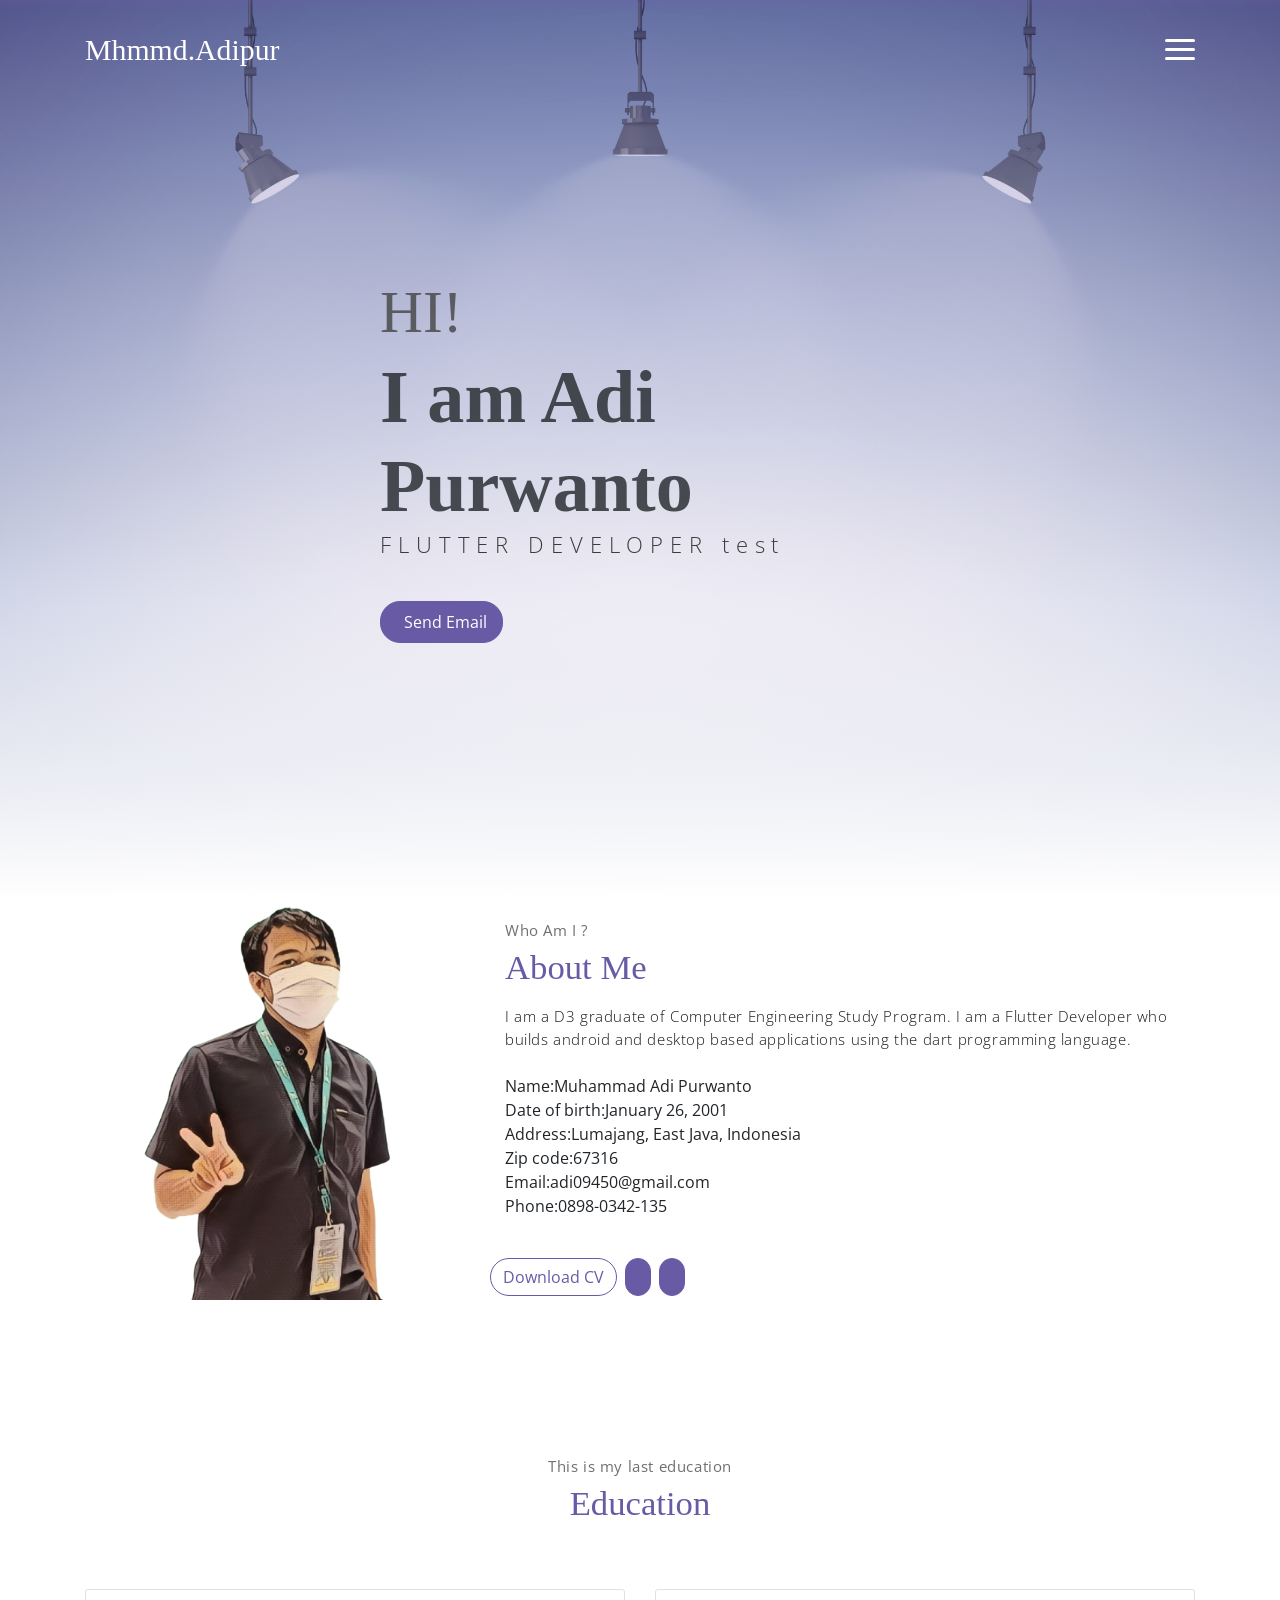
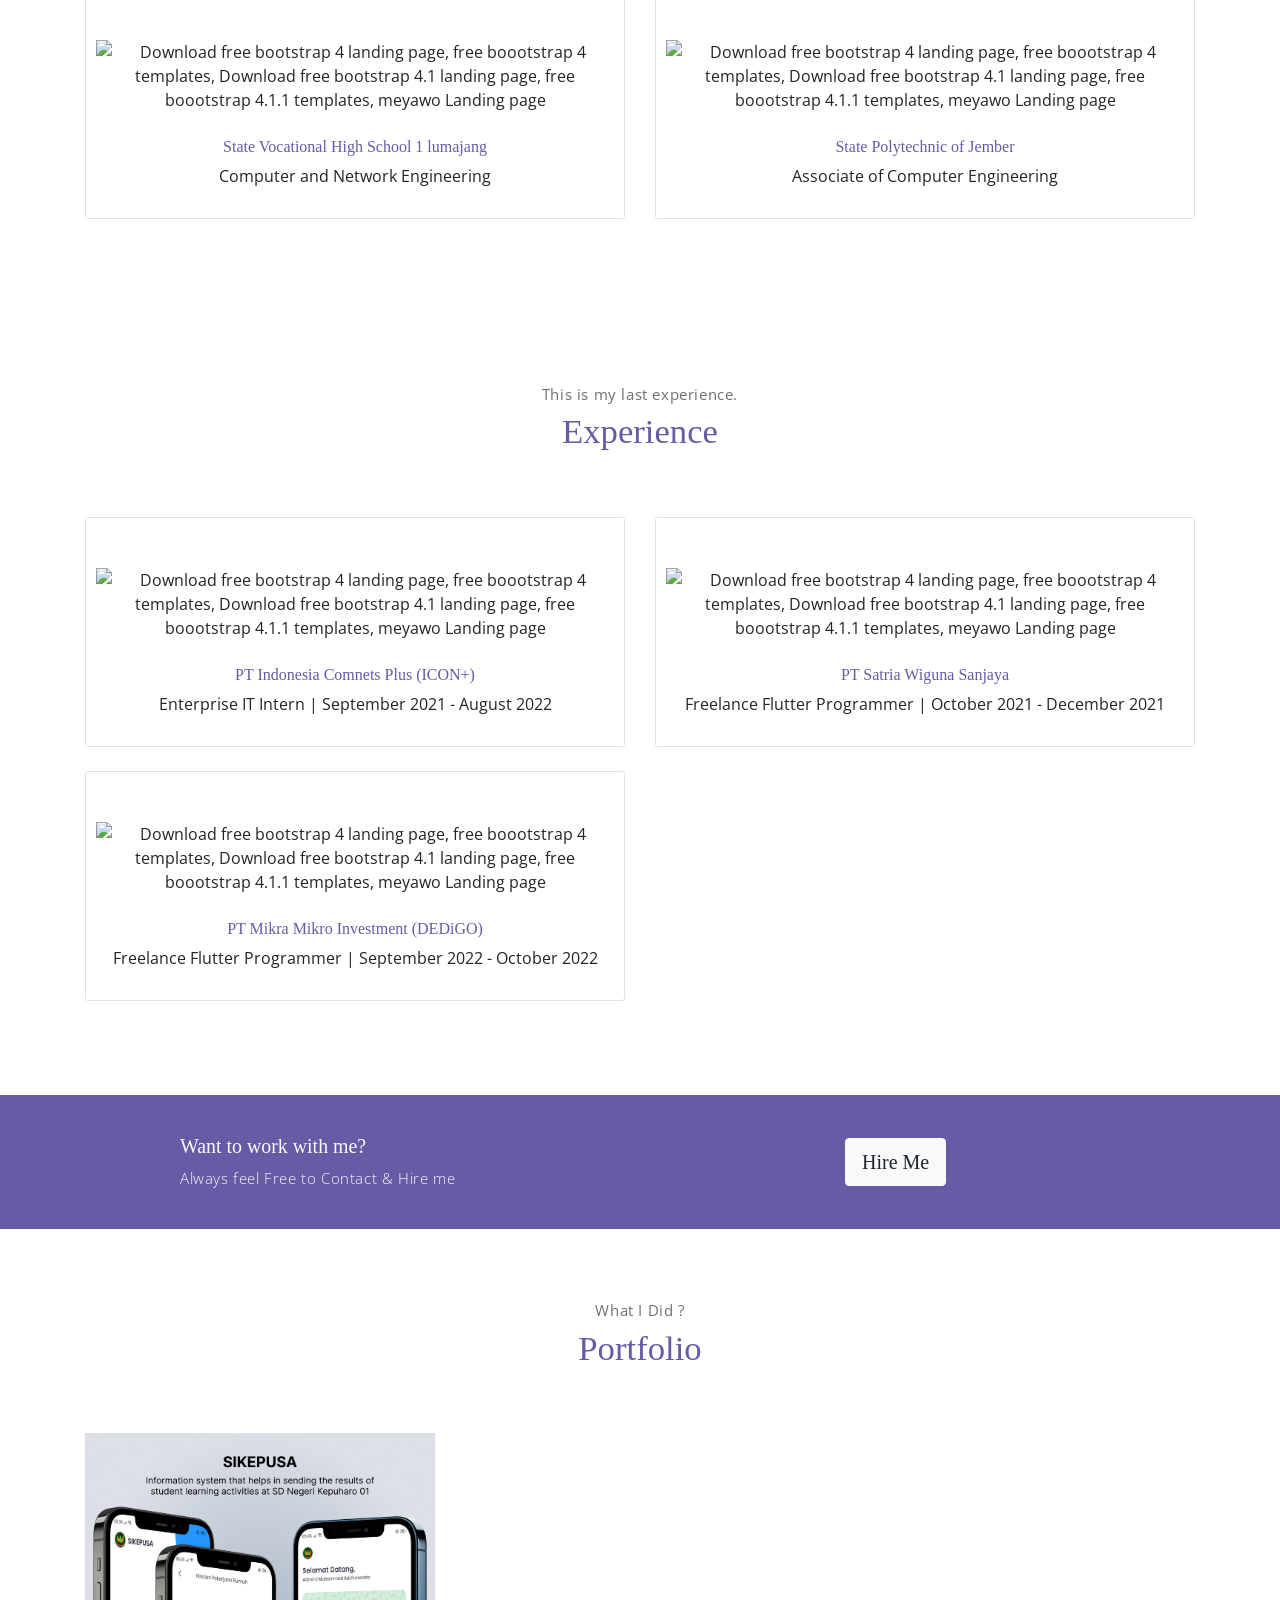
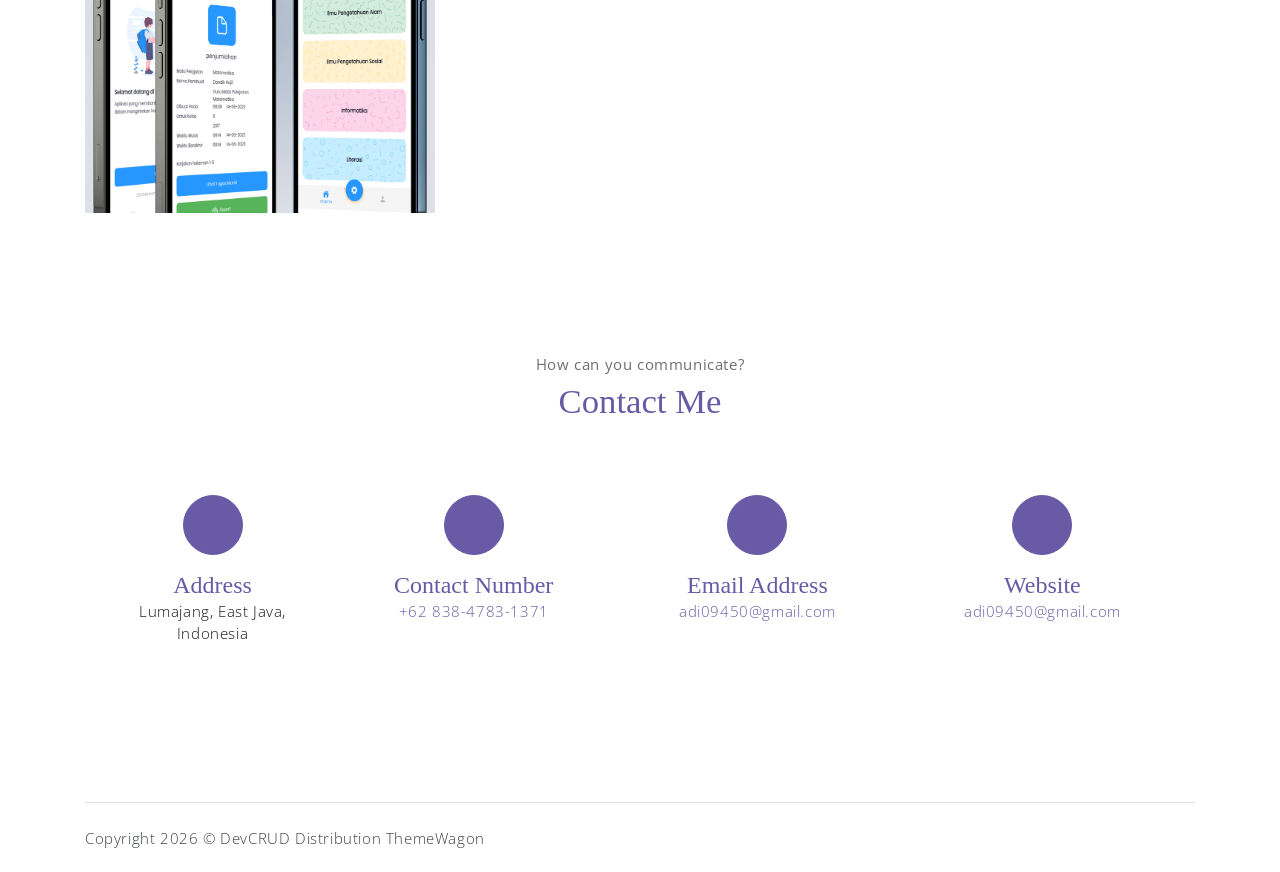
==== commit 40cd5474: "Initial commit" ====
--- a/index.html
+++ b/index.html
@@ -57,7 +57,7 @@
                 <span class="up">HI!</span>
                 <span class="down">I am Adi Purwanto</span>
             </h1>
-            <p class="header-subtitle">FLUTTER DEVELOPER</p>
+            <p class="header-subtitle">FLUTTER DEVELOPER test</p>
 
             <button class="btn btn-primary" onclick="window.open('mailto:adi09450@gmail.com','_blank')"><i class="ti-email mr-2"></i>Send Email</button>
         </div>
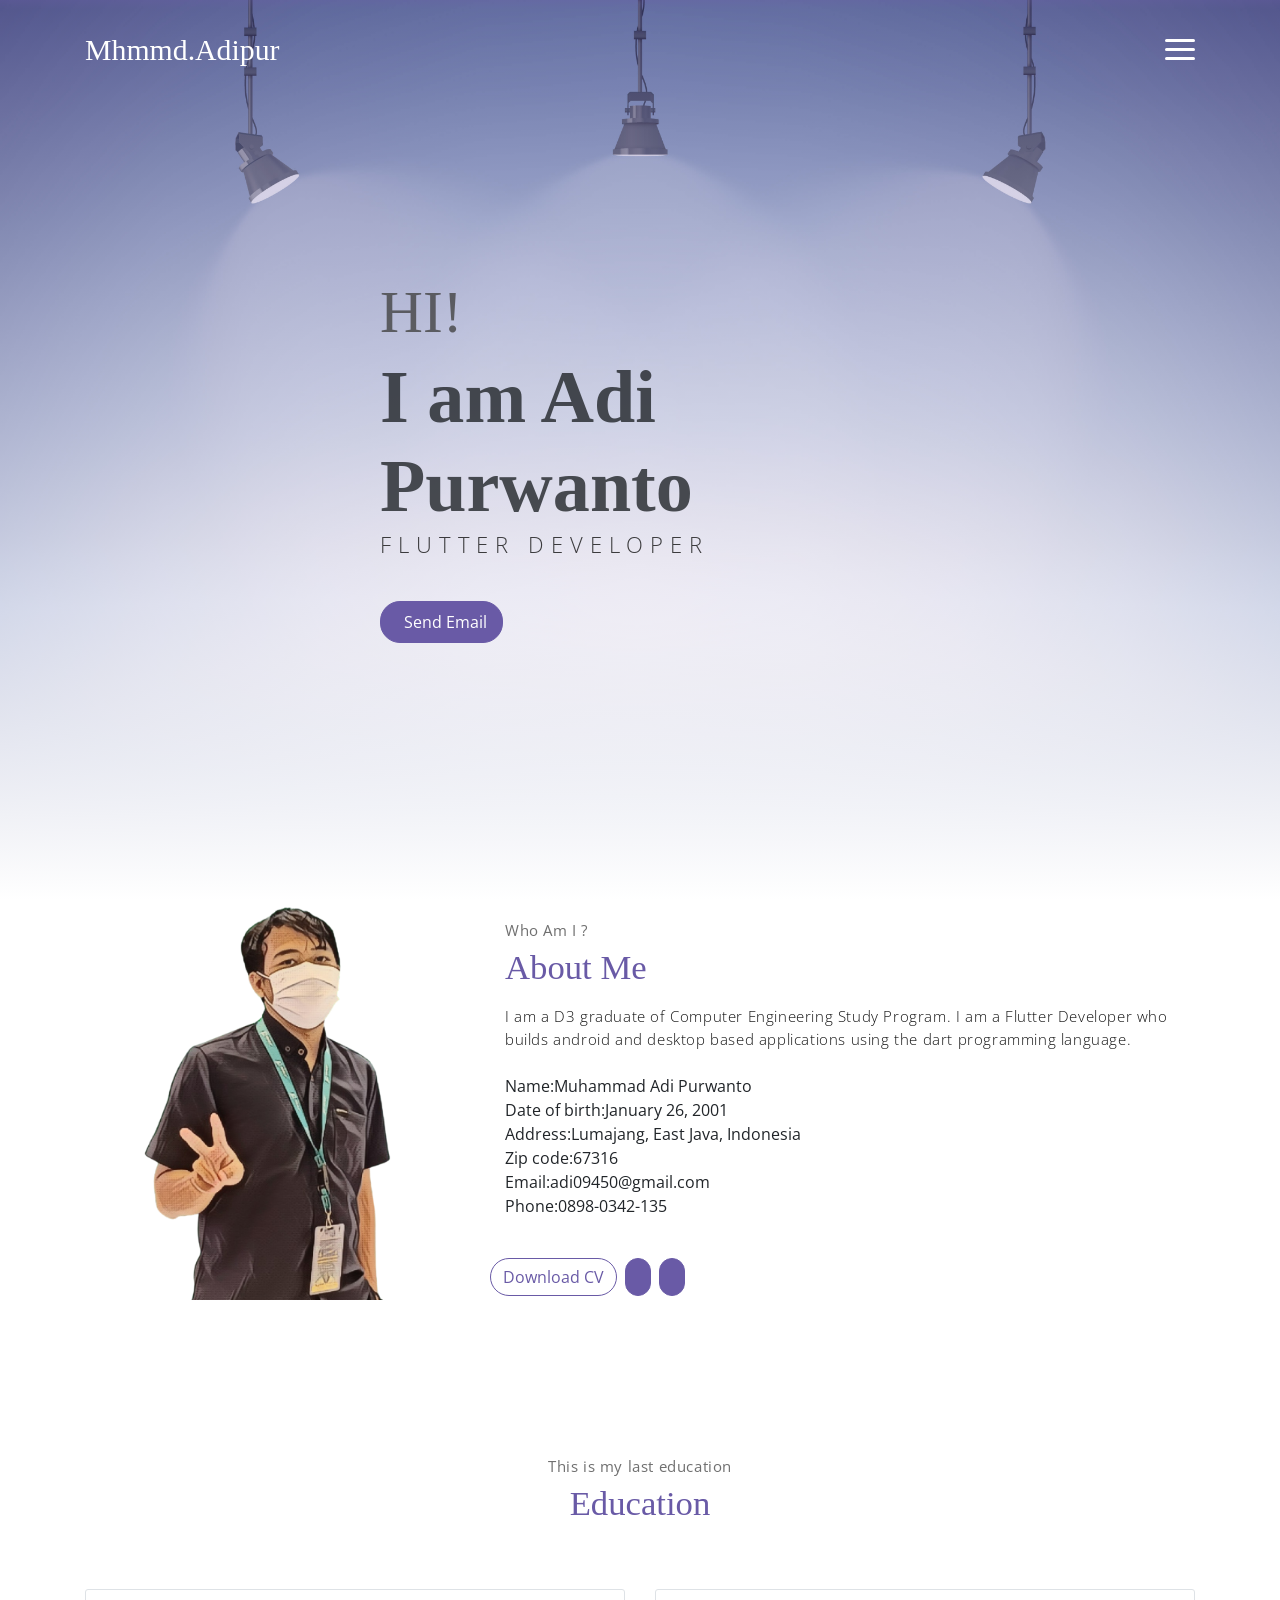
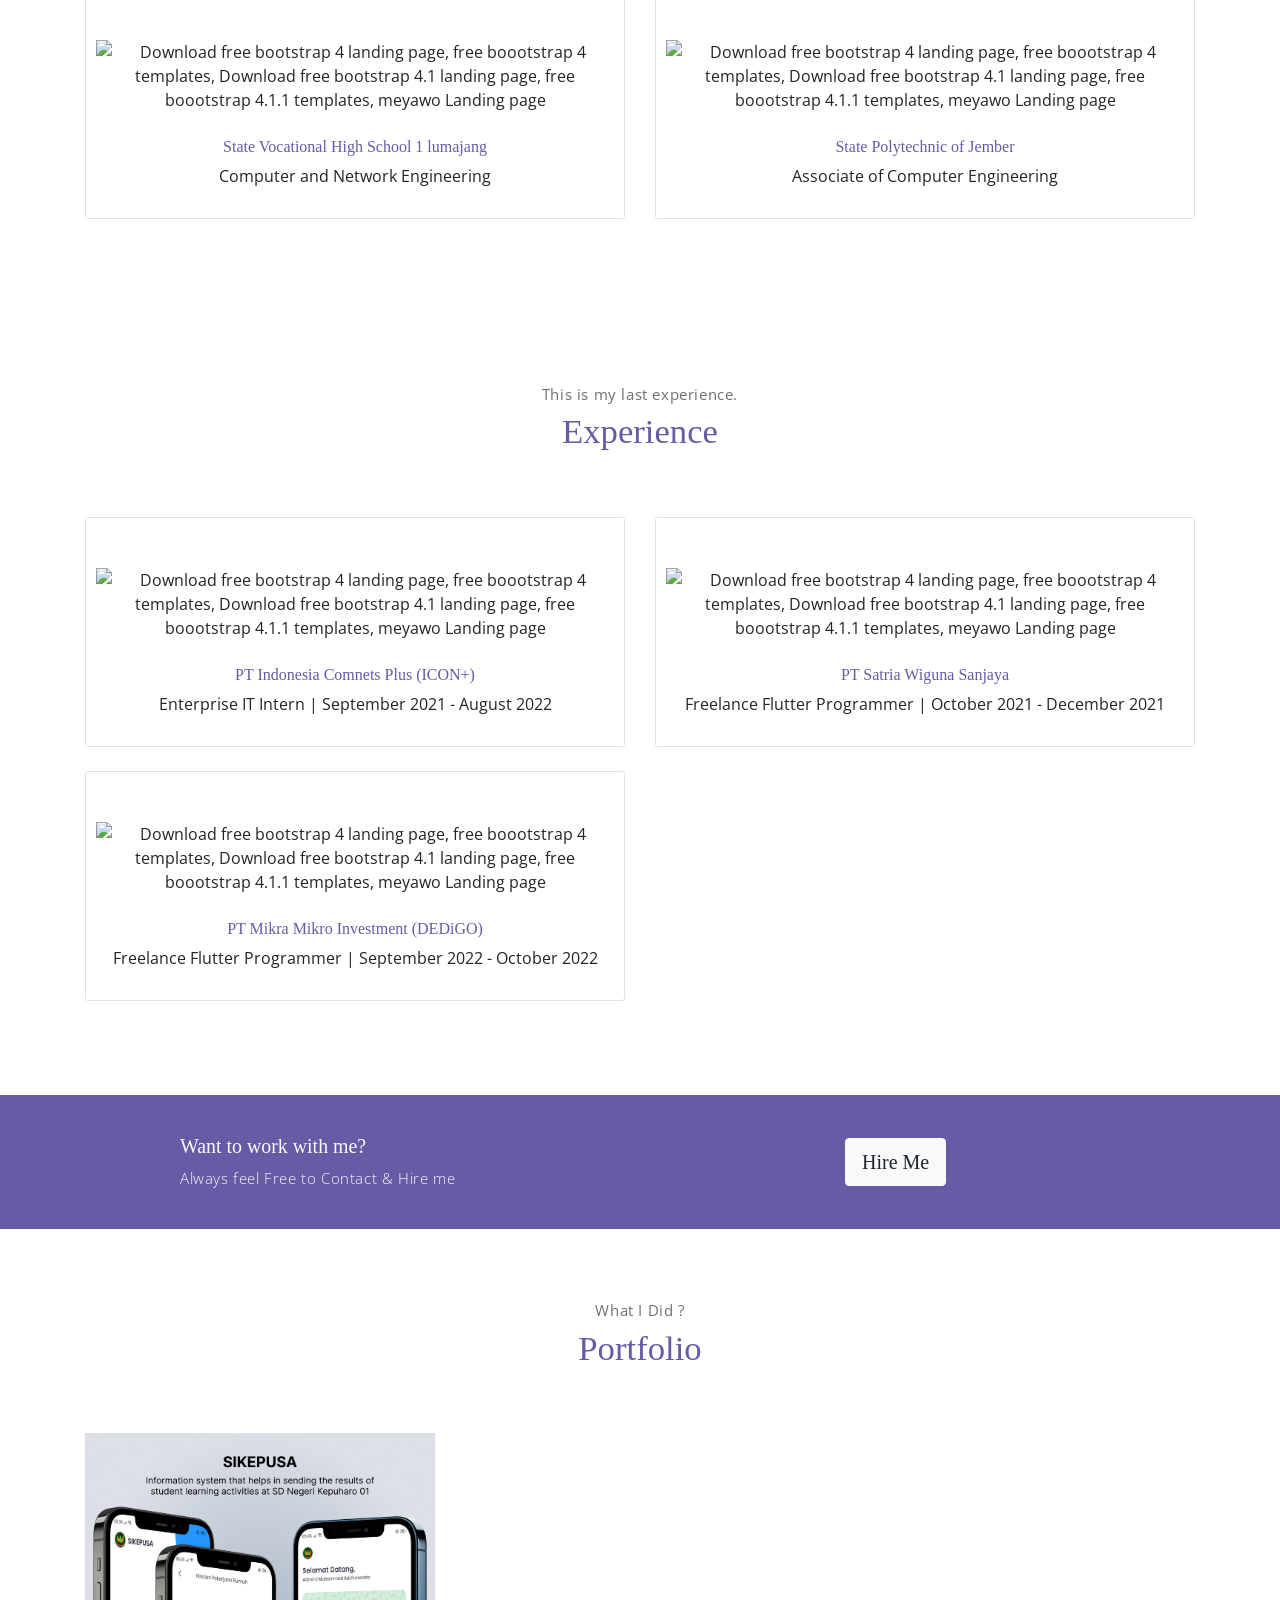
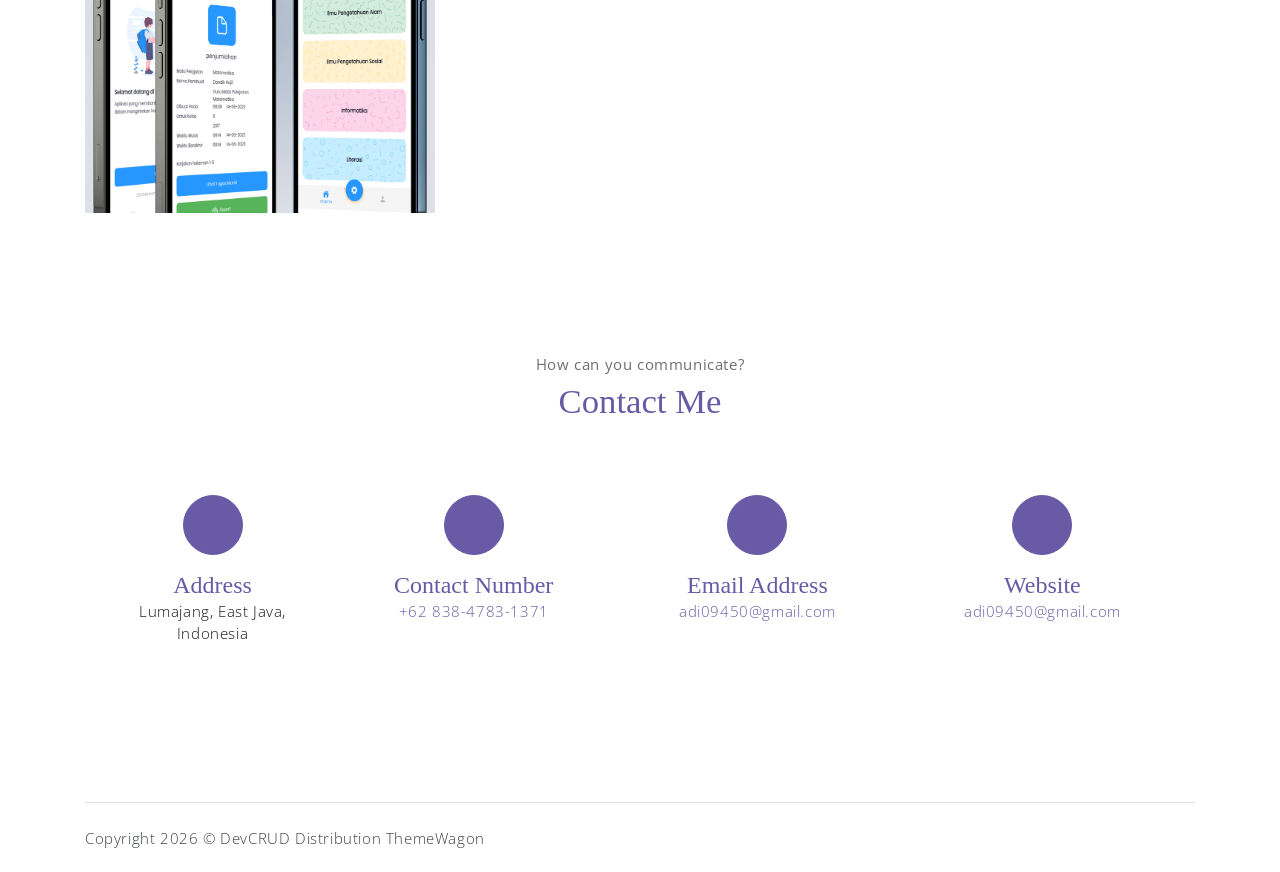
==== commit 812ec21c: "Initial commit" ====
--- a/index.html
+++ b/index.html
@@ -57,7 +57,7 @@
                 <span class="up">HI!</span>
                 <span class="down">I am Adi Purwanto</span>
             </h1>
-            <p class="header-subtitle">FLUTTER DEVELOPER test</p>
+            <p class="header-subtitle">FLUTTER DEVELOPER</p>
 
             <button class="btn btn-primary" onclick="window.open('mailto:adi09450@gmail.com','_blank')"><i class="ti-email mr-2"></i>Send Email</button>
         </div>
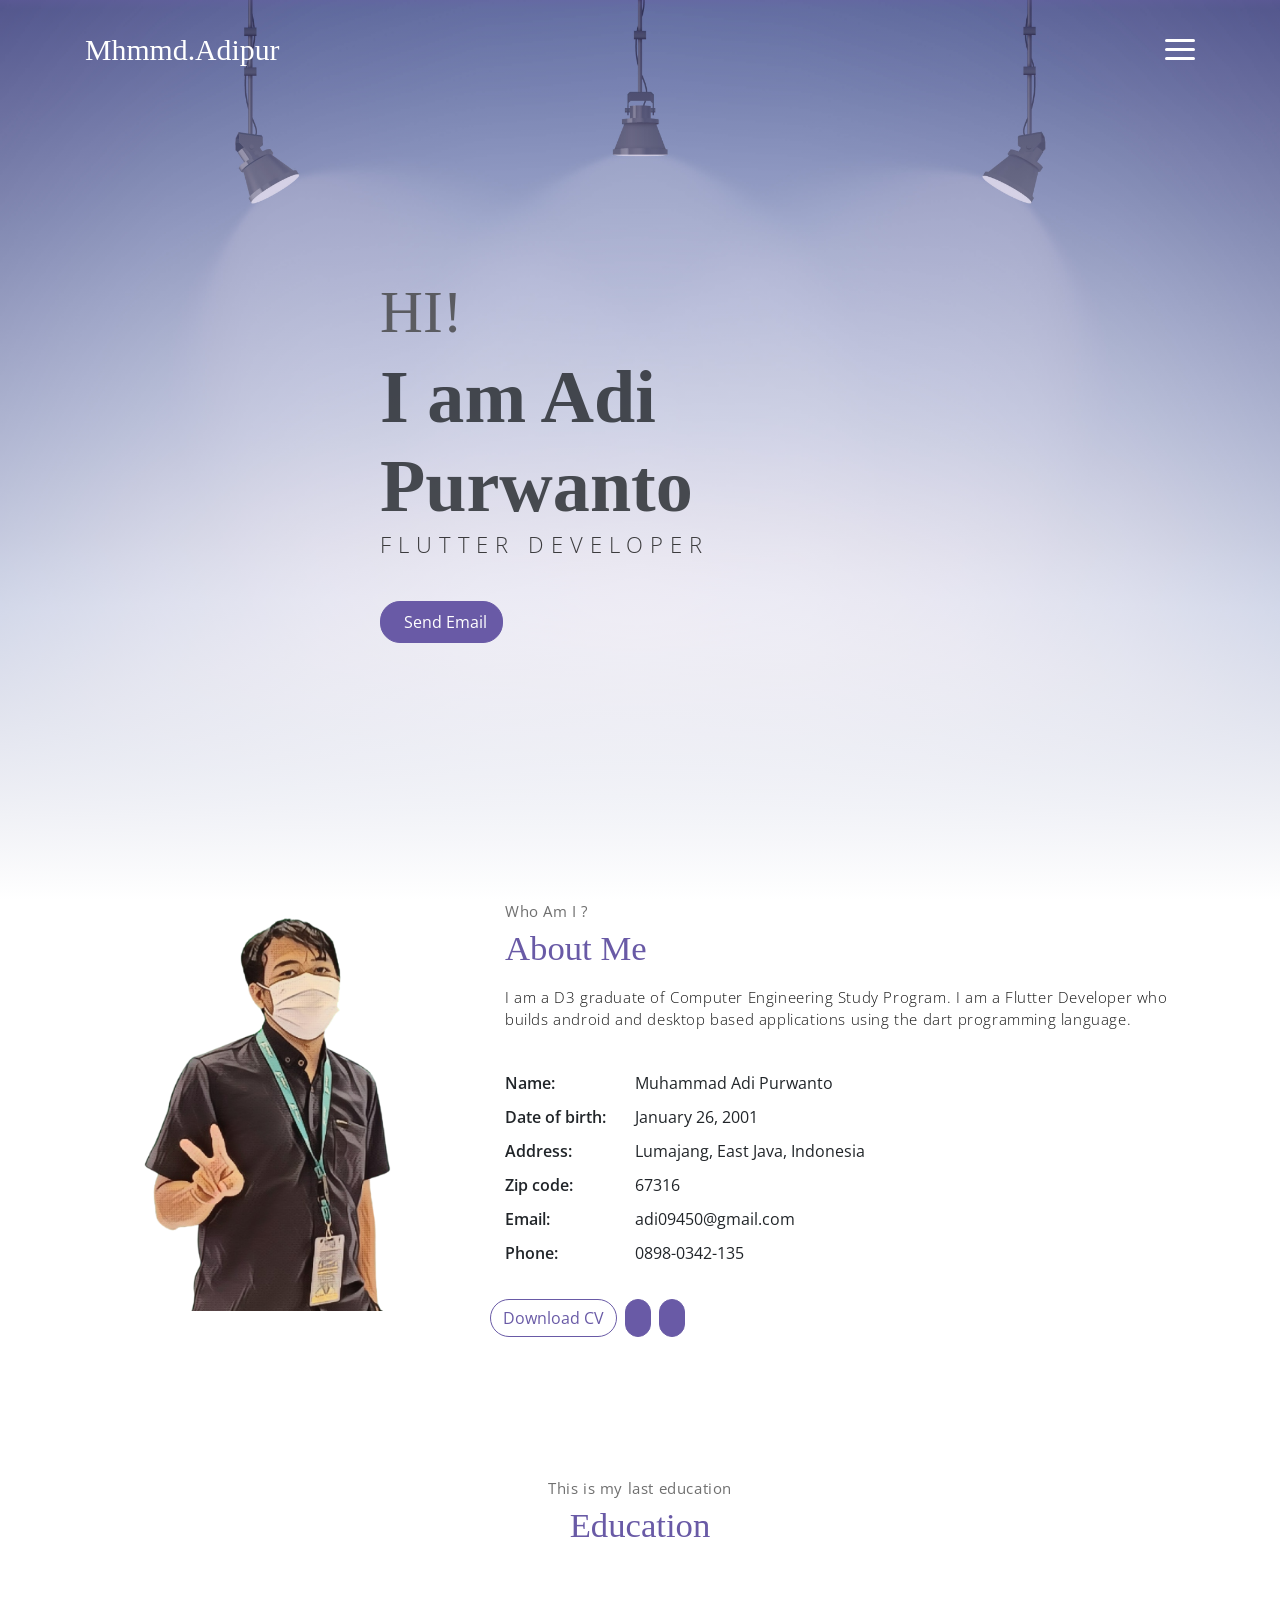
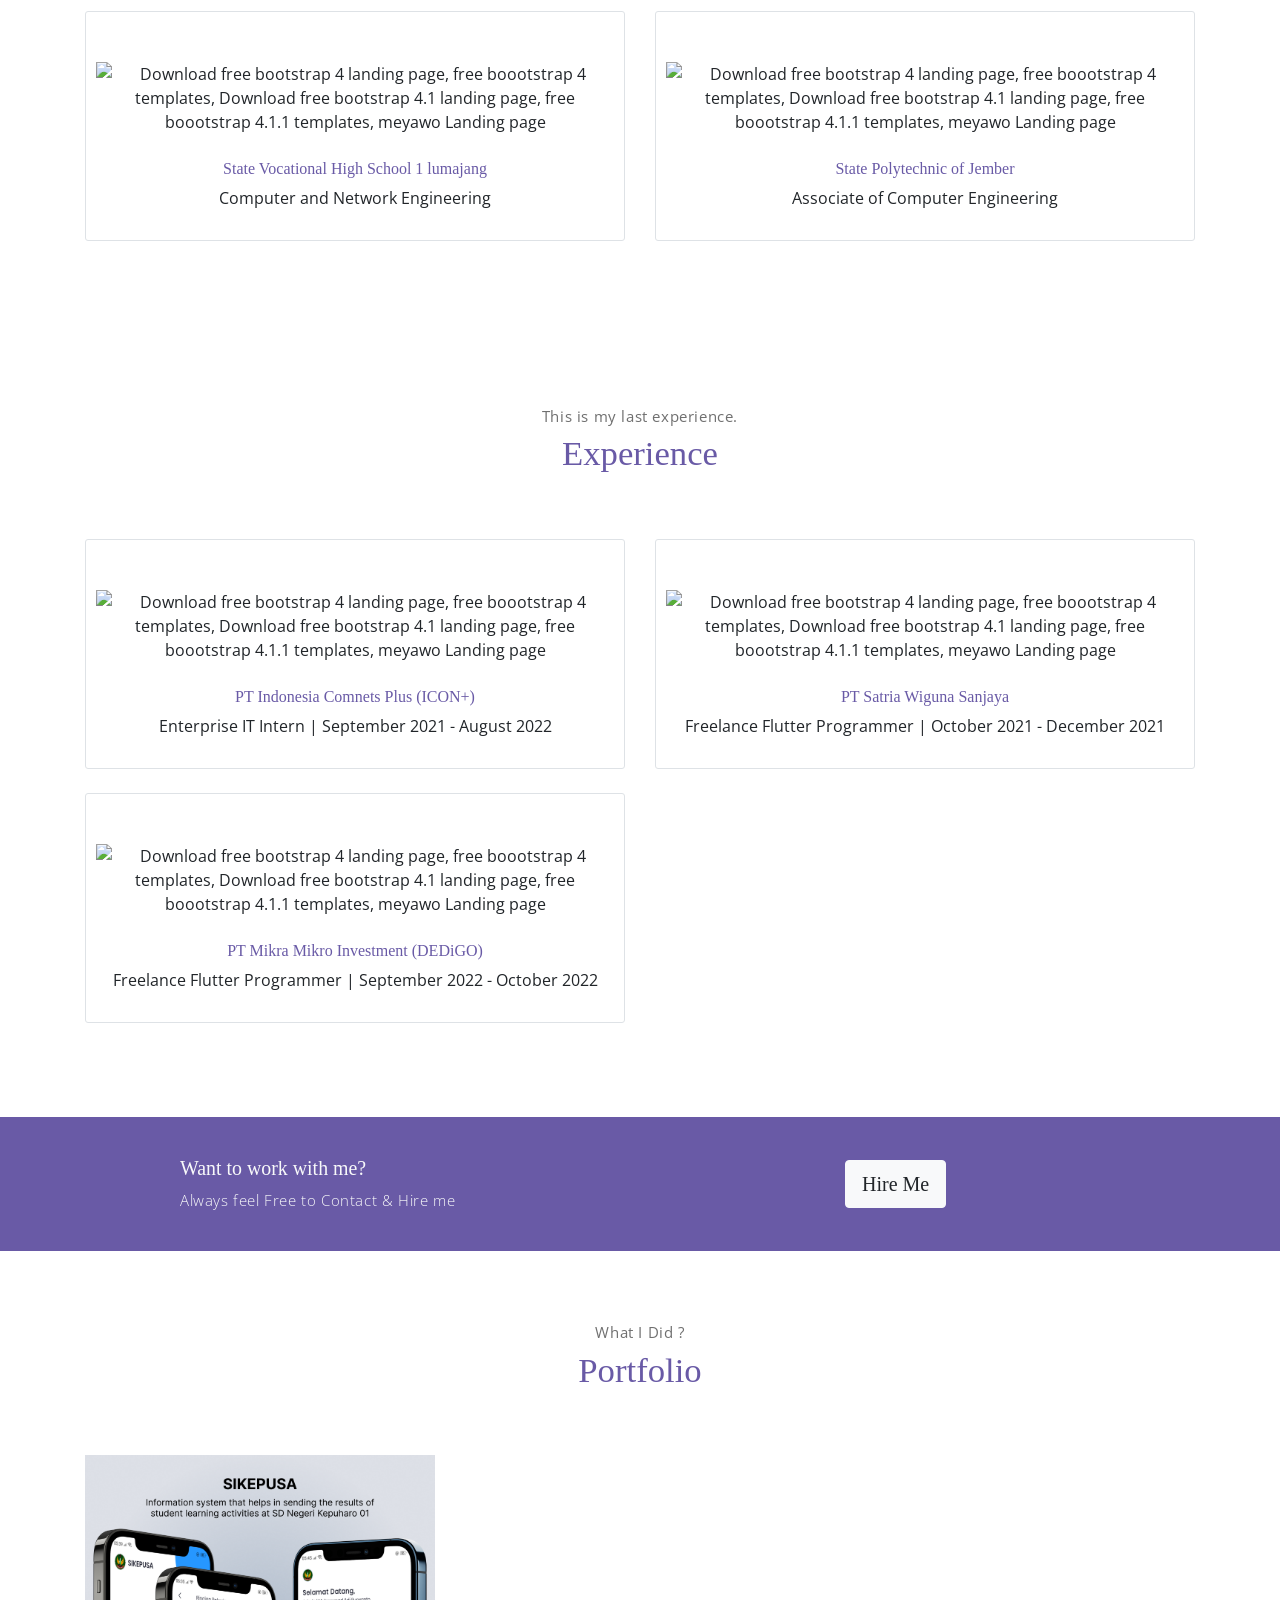
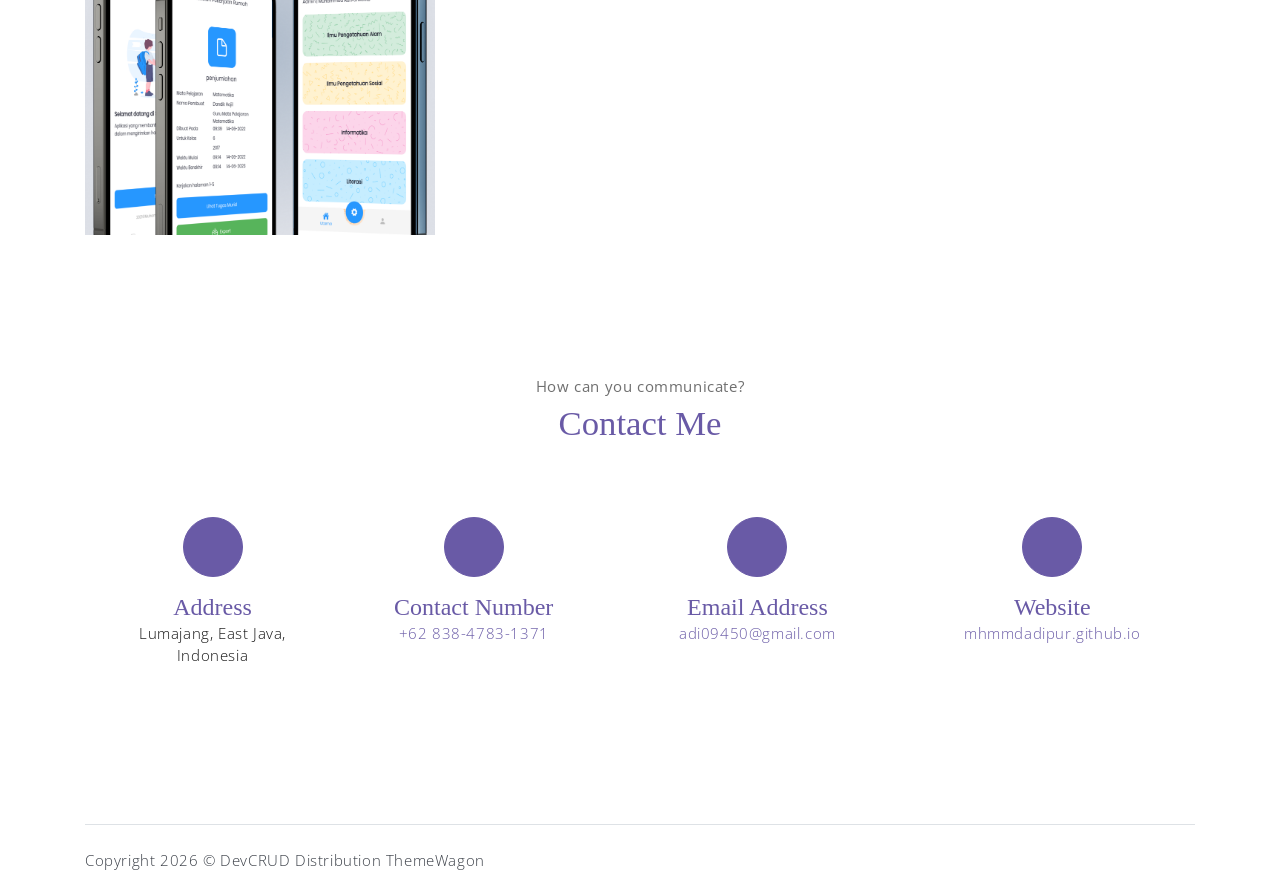
==== commit 39450015: "update about profile" ====
--- a/index.html
+++ b/index.html
@@ -7,7 +7,7 @@
     <meta name="description" content="Start your development with Meyawo landing page.">
     <meta name="author" content="Devcrud">
     <link rel="shortcut icon" href="assets/imgs/favicon.ico" type="image/x-icon">
-	<link rel="icon" href="assets/imgs/favicon.ico" type="image/x-icon">
+    <link rel="icon" href="assets/imgs/favicon.ico" type="image/x-icon">
     <title>Mhmmd.adipur</title>
     <!-- font icons -->
     <link rel="stylesheet" href="assets/vendors/themify-icons/css/themify-icons.css">
@@ -32,12 +32,6 @@
                     <a class="link" href="#portfolio">Portfolio</a>
                 </li>
                 <li class="item">
-                    <a class="link" href="#testmonial">Testmonial</a>
-                </li>
-                <li class="item">
-                    <a class="link" href="#blog">Blog</a>
-                </li>
-                <li class="item">
                     <a class="link" href="#contact">Contact</a>
                 </li>
             </ul>
@@ -80,14 +74,16 @@
                         I am a D3 graduate of Computer Engineering Study Program. I am a Flutter Developer who builds
                         android and desktop based applications using the dart programming language.
                     </p>
-                    <ul class="about-info mt-4 px-md-0 px-2">
-                        <li class="d-flex"><span>Name:</span> Muhammad Adi Purwanto</li>
-                        <li class="d-flex"><span>Date of birth:</span> <span>January 26, 2001</span></li>
-                        <li class="d-flex"><span>Address:</span> <span>Lumajang, East Java, Indonesia</span></li>
-                        <li class="d-flex"><span>Zip code:</span> <span>67316</span></li>
-                        <li class="d-flex"><span>Email:</span> <span>adi09450@gmail.com</span></li>
-                        <li class="d-flex"><span>Phone: </span> <span>0898-0342-135</span></li>
-                    </ul>
+                    <div class="ftco-about">
+                        <ul class="about-info mt-4 px-md-0 px-2">
+                            <li class="d-flex"><span>Name:</span> Muhammad Adi Purwanto</li>
+                            <li class="d-flex"><span>Date of birth:</span> <span>January 26, 2001</span></li>
+                            <li class="d-flex"><span>Address:</span> <span>Lumajang, East Java, Indonesia</span></li>
+                            <li class="d-flex"><span>Zip code:</span> <span>67316</span></li>
+                            <li class="d-flex"><span>Email:</span> <span>adi09450@gmail.com</span></li>
+                            <li class="d-flex"><span>Phone: </span> <span>0898-0342-135</span></li>
+                        </ul>
+                    </div>
                     <div class="row">
                         <button class="btn-rounded btn btn-outline-primary mt-4 mr-2"
                             onclick="window.open('https://bit.ly/cv-mhmmdadipur','_blank')">Download CV</button>
@@ -372,7 +368,7 @@
                             onclick="window.open('https://www.linkedin.com/in/muhammad-adi-p-5a4962127/','_blank')"><i
                                 class="ti-world"></i></button>
                         <h4 class="mb-0">Website</h4>
-                        <p><a href="">adi09450@gmail.com</a></p>
+                        <p><a href="https://mhmmdadipur.github.io">mhmmdadipur.github.io</a></p>
                     </div>
                 </div>
             </div>
--- a/assets/css/meyawo.css
+++ b/assets/css/meyawo.css
@@ -12235,7 +12235,7 @@
     -webkit-flex-direction: column;
         -ms-flex-direction: column;
             flex-direction: column;
-    text-align: center;
+    /* text-align: center; */
   }
   .about-img-holder {
     max-width: 220px;
@@ -12244,6 +12244,9 @@
     margin: auto;
     margin-bottom: 20px;
   }
+  .about-caption .row {
+    justify-content: center;
+  }
 }
 
 /* sections */
@@ -12272,3 +12275,25 @@
 .section-lg {
   padding: 100px 0 !important;
 }
+
+.ftco-about ul.about-info {
+  display: inline-block;
+  padding: 0;
+  margin: 0;
+  width: 100%;
+}
+
+.ftco-about ul.about-info li {
+  list-style: none;
+  margin-bottom: 10px;
+}
+
+.ftco-about ul.about-info li span {
+  width: calc(100% - 130px);
+}
+
+.ftco-about ul.about-info li span:first-child {
+  font-weight: 600;
+  /* color: #fff; */
+  width: 130px;
+}
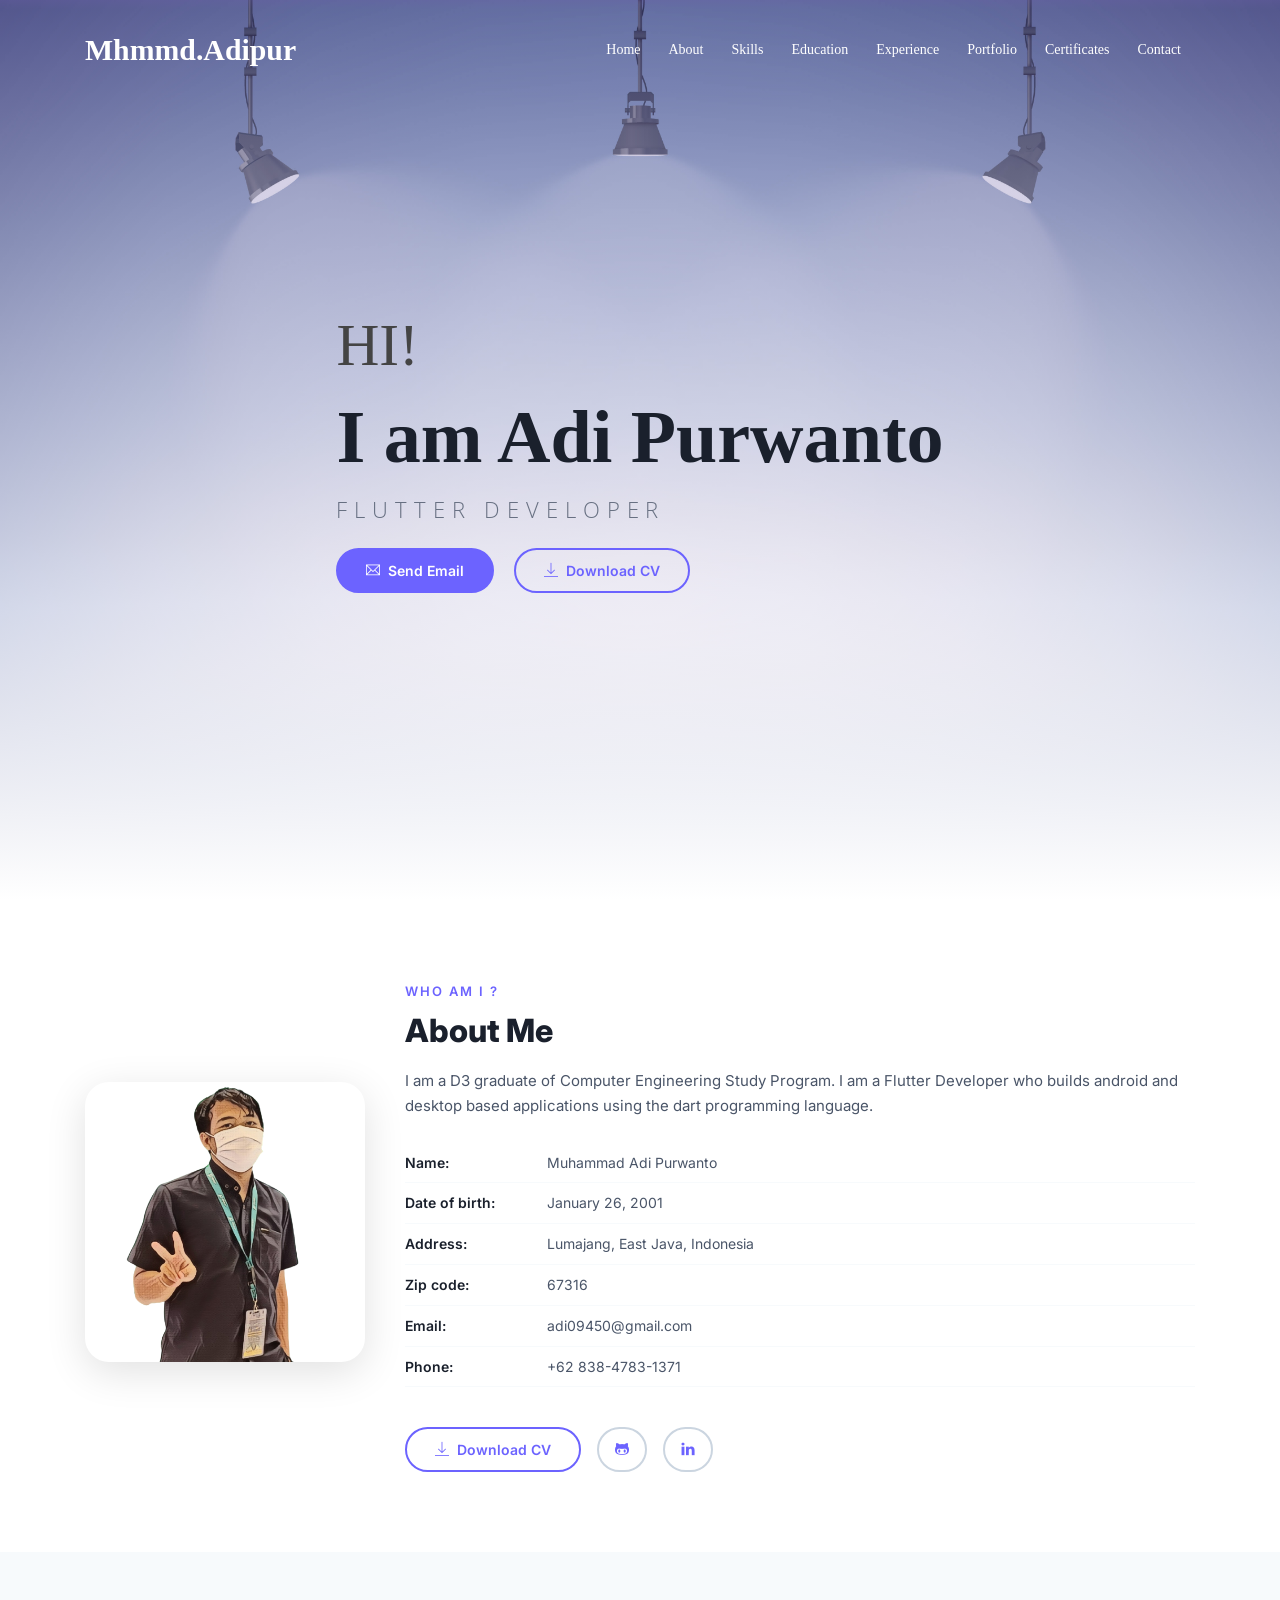
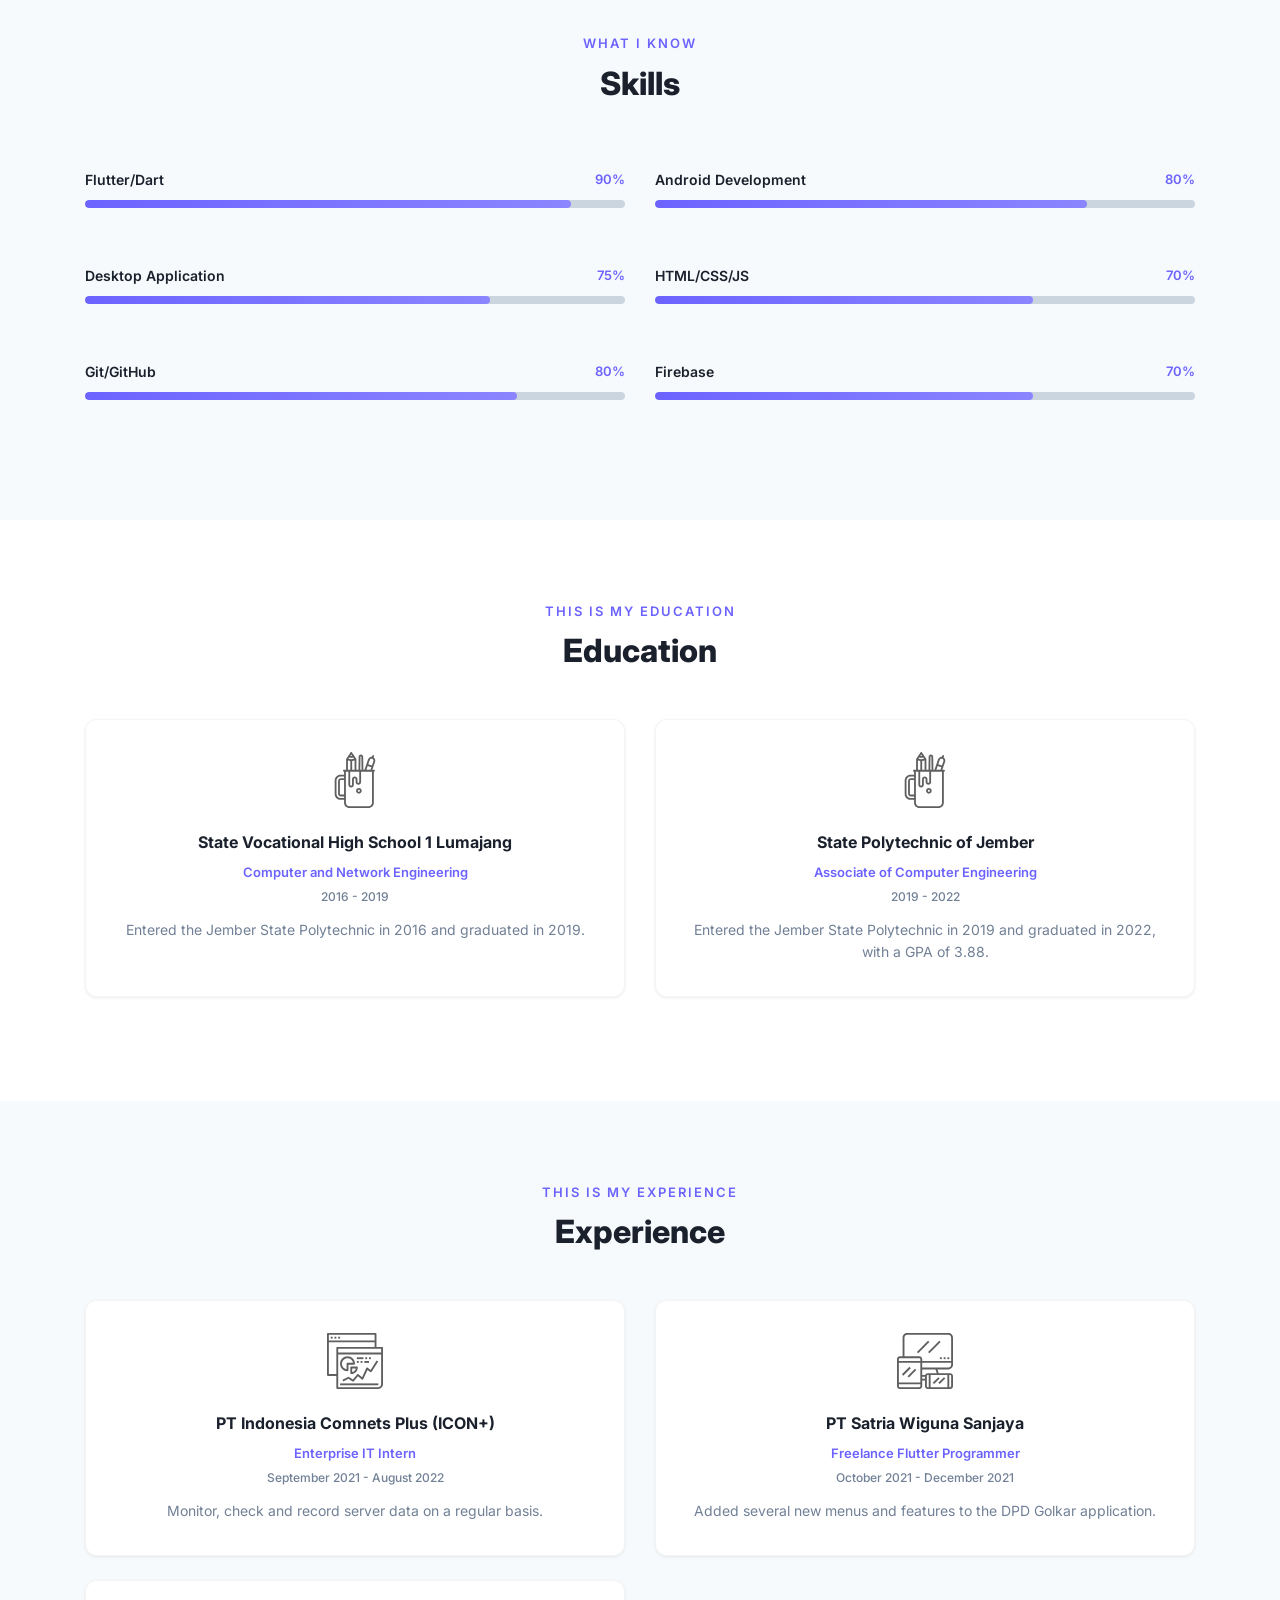
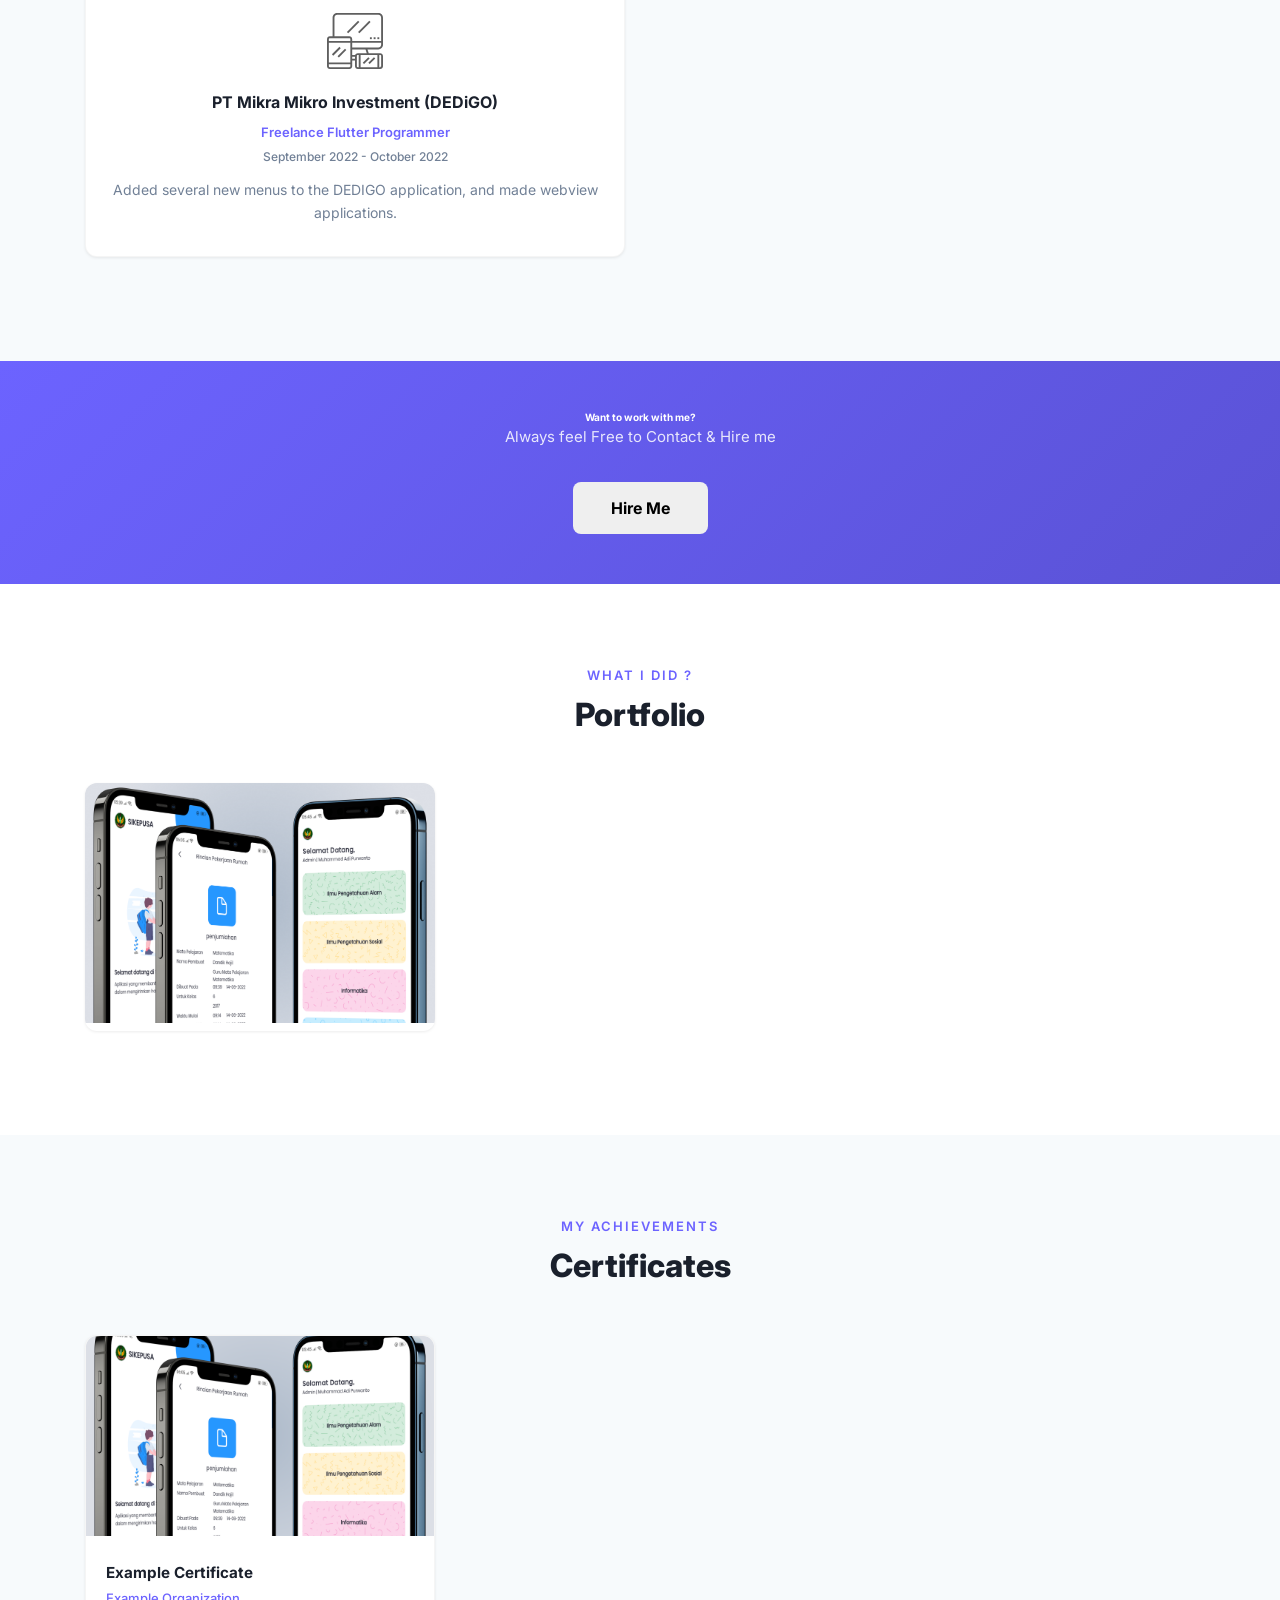
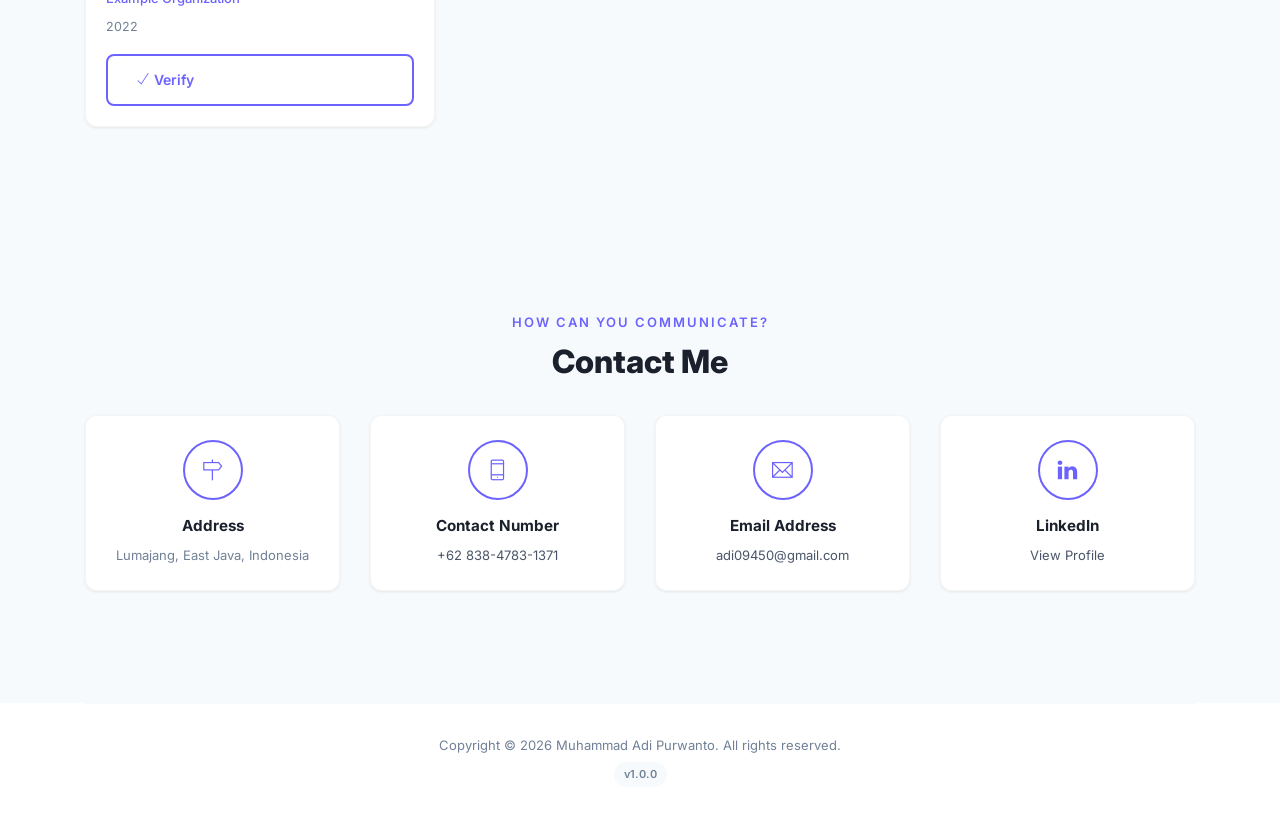
==== commit 30e658d1: "feat(admin): add admin panel and build system overhaul - Add admin.html with GitHub token-based auth" ====
--- a/index.html
+++ b/index.html
@@ -4,23 +4,26 @@
 <head>
     <meta charset="utf-8">
     <meta name="viewport" content="width=device-width, initial-scale=1, shrink-to-fit=no">
-    <meta name="description" content="Start your development with Meyawo landing page.">
-    <meta name="author" content="Devcrud">
+    <meta name="description" content="Muhammad Adi Purwanto - Flutter Developer Portfolio">
+    <meta name="author" content="Muhammad Adi Purwanto">
     <link rel="shortcut icon" href="assets/imgs/favicon.ico" type="image/x-icon">
     <link rel="icon" href="assets/imgs/favicon.ico" type="image/x-icon">
-    <title>Mhmmd.adipur</title>
-    <!-- font icons -->
+    <title>Mhmmd.Adipur | Flutter Developer</title>
+    <!-- Google Fonts -->
+    <link href="https://fonts.googleapis.com/css?family=Baloo+Paaji|Open+Sans:300,400,600,700&display=swap" rel="stylesheet">
+    <link href="https://fonts.googleapis.com/css2?family=Inter:wght@300;400;500;600;700;800&display=swap" rel="stylesheet">
+    <!-- Font Icons -->
     <link rel="stylesheet" href="assets/vendors/themify-icons/css/themify-icons.css">
-    <!-- Bootstrap + Meyawo main styles -->
-    <link rel="stylesheet" href="assets/css/meyawo.css">
+    <!-- Main Styles -->
+    <link rel="stylesheet" href="assets/css/style.css">
 </head>
 
-<body data-spy="scroll" data-target=".navbar" data-offset="40" id="home">
+<body data-spy="scroll" data-target=".navbar" data-offset="40" id="home" oncontextmenu="return true;">
 
     <!-- Page Navbar -->
     <nav class="custom-navbar" data-spy="affix" data-offset-top="20">
         <div class="container">
-            <a class="logo" href="#">Mhmmd.Adipur</a>
+            <a class="logo" href="#">Mhmmd<span>.Adipur</span></a>
             <ul class="nav">
                 <li class="item">
                     <a class="link" href="#home">Home</a>
@@ -29,7 +32,19 @@
                     <a class="link" href="#about">About</a>
                 </li>
                 <li class="item">
+                    <a class="link" href="#skills">Skills</a>
+                </li>
+                <li class="item">
+                    <a class="link" href="#education">Education</a>
+                </li>
+                <li class="item">
+                    <a class="link" href="#experience">Experience</a>
+                </li>
+                <li class="item">
                     <a class="link" href="#portfolio">Portfolio</a>
+                </li>
+                <li class="item">
+                    <a class="link" href="#certificates">Certificates</a>
                 </li>
                 <li class="item">
                     <a class="link" href="#contact">Contact</a>
@@ -43,359 +58,182 @@
         </div>
     </nav><!-- End of Page Navbar -->
 
-    <!-- page header -->
+    <!-- Page Header (Original Style with background image) -->
     <header id="home" class="header">
         <div class="overlay"></div>
         <div class="header-content container">
             <h1 class="header-title">
                 <span class="up">HI!</span>
-                <span class="down">I am Adi Purwanto</span>
+                <span class="down">I am <span id="header-name">Adi Purwanto</span></span>
             </h1>
-            <p class="header-subtitle">FLUTTER DEVELOPER</p>
-
-            <button class="btn btn-primary" onclick="window.open('mailto:adi09450@gmail.com','_blank')"><i class="ti-email mr-2"></i>Send Email</button>
-        </div>
-    </header><!-- end of page header -->
-
-    <!-- about section -->
+            <p class="header-subtitle" id="header-title">FLUTTER DEVELOPER</p>
+            <div class="header-buttons">
+                <button class="btn btn-primary btn-rounded" id="btn-email"><i class="ti-email mr-2"></i>Send Email</button>
+                <button class="btn btn-outline-primary btn-rounded ml-2" id="btn-cv"><i class="ti-download mr-2"></i>Download CV</button>
+            </div>
+        </div>
+    </header><!-- End of Page Header -->
+
+    <!-- About Section -->
     <section class="section pt-0" id="about">
-        <!-- container -->
-        <div class="container text-center">
-            <!-- about wrapper -->
+        <div class="container text-center">
             <div class="about">
                 <div class="about-img-holder">
-                    <img src="assets/imgs/man.png" class="about-img"
-                        alt="Download free bootstrap 4 landing page, free boootstrap 4 templates, Download free bootstrap 4.1 landing page, free boootstrap 4.1.1 templates, meyawo Landing page">
+                    <div class="img-protect">
+                        <img src="assets/imgs/man.png" class="about-img no-save" id="about-avatar" alt="Profile Photo" draggable="false">
+                        <div class="img-protect-overlay"></div>
+                    </div>
                 </div>
                 <div class="about-caption">
                     <p class="section-subtitle">Who Am I ?</p>
                     <h2 class="section-title mb-3">About Me</h2>
-                    <p>
-                        I am a D3 graduate of Computer Engineering Study Program. I am a Flutter Developer who builds
-                        android and desktop based applications using the dart programming language.
-                    </p>
-                    <div class="ftco-about">
-                        <ul class="about-info mt-4 px-md-0 px-2">
-                            <li class="d-flex"><span>Name:</span> Muhammad Adi Purwanto</li>
-                            <li class="d-flex"><span>Date of birth:</span> <span>January 26, 2001</span></li>
-                            <li class="d-flex"><span>Address:</span> <span>Lumajang, East Java, Indonesia</span></li>
-                            <li class="d-flex"><span>Zip code:</span> <span>67316</span></li>
-                            <li class="d-flex"><span>Email:</span> <span>adi09450@gmail.com</span></li>
-                            <li class="d-flex"><span>Phone: </span> <span>0898-0342-135</span></li>
-                        </ul>
-                    </div>
-                    <div class="row">
-                        <button class="btn-rounded btn btn-outline-primary mt-4 mr-2"
-                            onclick="window.open('https://bit.ly/cv-mhmmdadipur','_blank')">Download CV</button>
-                        <button class="btn-rounded btn btn-outline-primary2 mt-4 mr-2"
-                            onclick="window.open('https://github.com/MhmmdAdipur','_blank')"><i
-                                class="ti-github"></i></button>
-                        <button class="btn-rounded btn btn-outline-primary2 mt-4 mr-2"
-                            onclick="window.open('https://www.linkedin.com/in/muhammad-adi-p-5a4962127/','_blank')"><i
-                                class="ti-linkedin"></i></button>
-                    </div>
-                </div>
-            </div><!-- end of about wrapper -->
-        </div><!-- end of container -->
-    </section> <!-- end of about section -->
-
-    <!-- service section -->
-    <section class="section" id="service">
-        <div class="container text-center">
-            <p class="section-subtitle">This is my last education</p>
+                    <p id="about-bio"></p>
+                    <ul class="about-info mt-4 px-md-0 px-2" id="about-info-list">
+                        <!-- Rendered dynamically -->
+                    </ul>
+                    <div class="social-links mt-4" id="social-links">
+                        <!-- Rendered dynamically -->
+                    </div>
+                </div>
+            </div>
+        </div>
+    </section><!-- End of About Section -->
+
+    <!-- Skills Section -->
+    <section class="section bg-light" id="skills">
+        <div class="container text-center">
+            <p class="section-subtitle">What I Know</p>
+            <h6 class="section-title mb-6">Skills</h6>
+            <div class="row" id="skills-container">
+                <!-- Rendered dynamically -->
+            </div>
+        </div>
+    </section><!-- End of Skills Section -->
+
+    <!-- Education Section -->
+    <section class="section" id="education">
+        <div class="container text-center">
+            <p class="section-subtitle">This is my education</p>
             <h6 class="section-title mb-6">Education</h6>
-            <!-- row -->
-            <div class="row">
-                <div class="col-md-6 mb-4">
-                    <div class="service-card">
-                        <div class="body my-auto">
-                            <img src="assets/imgs/pencil-case.svg"
-                                alt="Download free bootstrap 4 landing page, free boootstrap 4 templates, Download free bootstrap 4.1 landing page, free boootstrap 4.1.1 templates, meyawo Landing page"
-                                class="icon">
-                            <h6>State Vocational High School 1 lumajang</h6>
-                            <span class="position">Computer and Network Engineering</span>
-                            <p class="subtitle">Entered the Jember State Polytechnic in 2016 and graduated in 2019.</p>
-                        </div>
-                    </div>
-                </div>
-                <div class="col-md-6 mb-4">
-                    <div class="service-card">
-                        <div class="body my-auto">
-                            <img src="assets/imgs/pencil-case.svg"
-                                alt="Download free bootstrap 4 landing page, free boootstrap 4 templates, Download free bootstrap 4.1 landing page, free boootstrap 4.1.1 templates, meyawo Landing page"
-                                class="icon">
-                            <h6>State Polytechnic of Jember</h6>
-                            <span class="position">Associate of Computer Engineering</span>
-                            <p class="subtitle">Entered the Jember State Polytechnic in 2019 and graduated in 2022, with
-                                a GPA of 3.88.</p>
-                        </div>
-                    </div>
-                </div>
-            </div><!-- end of row -->
-        </div>
-    </section><!-- end of service section -->
-
-    <!-- service section -->
-    <section class="section" id="service">
-        <div class="container text-center">
-            <p class="section-subtitle">This is my last experience.</p>
+            <div class="row" id="education-container">
+                <!-- Rendered dynamically -->
+            </div>
+        </div>
+    </section><!-- End of Education Section -->
+
+    <!-- Experience Section -->
+    <section class="section bg-light" id="experience">
+        <div class="container text-center">
+            <p class="section-subtitle">This is my experience</p>
             <h6 class="section-title mb-6">Experience</h6>
-            <!-- row -->
-            <div class="row">
-                <div class="col-md-6 mb-4">
-                    <div class="service-card">
-                        <div class="body my-auto">
-                            <img src="assets/imgs/analytics.svg"
-                                alt="Download free bootstrap 4 landing page, free boootstrap 4 templates, Download free bootstrap 4.1 landing page, free boootstrap 4.1.1 templates, meyawo Landing page"
-                                class="icon">
-                            <h6>PT Indonesia Comnets Plus (ICON+)</h6>
-                            <span class="position">Enterprise IT Intern | September 2021 - August 2022</span>
-                            <p class="subtitle">Monitor, check and record server data on a regular basis.</p>
-                        </div>
-                    </div>
-                </div>
-                <div class="col-md-6 mb-4">
-                    <div class="service-card">
-                        <div class="body my-auto">
-                            <img src="assets/imgs/responsive.svg"
-                                alt="Download free bootstrap 4 landing page, free boootstrap 4 templates, Download free bootstrap 4.1 landing page, free boootstrap 4.1.1 templates, meyawo Landing page"
-                                class="icon">
-                            <h6>PT Satria Wiguna Sanjaya</h6>
-                            <span class="position">Freelance Flutter Programmer | October 2021 - December 2021
-                            </span>
-                            <p class="subtitle">Added several new menus and features to the DPD Golkar application.
-                            </p>
-                        </div>
-                    </div>
-                </div>
-            </div><!-- end of row -->
-            <!-- row -->
-            <div class="row">
-                <div class="col-md-6 mb-4">
-                    <div class="service-card">
-                        <div class="body my-auto">
-                            <img src="assets/imgs/responsive.svg"
-                                alt="Download free bootstrap 4 landing page, free boootstrap 4 templates, Download free bootstrap 4.1 landing page, free boootstrap 4.1.1 templates, meyawo Landing page"
-                                class="icon">
-                            <h6>PT Mikra Mikro Investment (DEDiGO)</h6>
-                            <span class="position">Freelance Flutter Programmer | September 2022 - October 2022 </span>
-                            <p class="subtitle">Added several new menus to the DEDIGO application, and made
-                                webview applications.</p>
-                        </div>
-                    </div>
-                </div>
-            </div><!-- end of row -->
-        </div>
-    </section><!-- end of service section -->
-
-    <!-- section -->
+            <div class="row" id="experience-container">
+                <!-- Rendered dynamically -->
+            </div>
+        </div>
+    </section><!-- End of Experience Section -->
+
+    <!-- CTA / Hire Me Section (Centered) -->
     <section class="section-sm bg-primary">
-        <!-- container -->
-        <div class="container text-center text-sm-left">
-            <!-- row -->
-            <div class="row align-items-center">
-                <div class="col-sm offset-md-1 mb-4 mb-md-0">
-                    <h6 class="title text-light">Want to work with me?</h6>
-                    <p class="m-0 text-light">Always feel Free to Contact & Hire me</p>
-                </div>
-                <div class="col-sm offset-sm-2 offset-md-3">
-                    <button class="btn btn-lg my-font btn-light rounded"
-                        onclick="window.open('http://wa.me/6283847831371','_blank')">Hire Me</button>
-                </div>
-            </div> <!-- end of row -->
-        </div> <!-- end of container -->
-    </section> <!-- end of section -->
-
-    <!-- portfolio section -->
+        <div class="container text-center">
+            <h6 class="title text-light">Want to work with me?</h6>
+            <p class="m-0 text-light mb-3">Always feel Free to Contact & Hire me</p>
+            <button class="btn btn-lg my-font btn-light rounded mt-3" id="btn-hire">Hire Me</button>
+        </div>
+    </section><!-- End of CTA Section -->
+
+    <!-- Portfolio Section -->
     <section class="section" id="portfolio">
         <div class="container text-center">
             <p class="section-subtitle">What I Did ?</p>
             <h6 class="section-title mb-6">Portfolio</h6>
-            <!-- row -->
-            <div class="row">
-                <div class="col-md-4">
-                    <a href="https://drive.google.com/file/d/1N0jaQIM2xCBiCcQ6p1UxOKO4jE1Wmgow/view?usp=share_link"
-                        class="portfolio-card">
-                        <img src="assets/imgs/folio-1.jpg" class="portfolio-card-img"
-                            alt="Download free bootstrap 4 landing page, free boootstrap 4 templates, Download free bootstrap 4.1 landing page, free boootstrap 4.1.1 templates, meyawo Landing page">
-                        <span class="portfolio-card-overlay">
-                            <span class="portfolio-card-caption">
-                                <h4>SIKepusa</h5>
-                                    <p class="font-weight-normal">Category: Flutter Application</p>
-                            </span>
-                        </span>
-                    </a>
-                </div>
-            </div><!-- end of row -->
-        </div><!-- end of container -->
-    </section> <!-- end of portfolio section -->
-
-    <!-- <section class="section" id="testmonial">
-        <div class="container text-center">
-            <p class="section-subtitle">What Think Client About Me ?</p>
-            <h6 class="section-title mb-6">Testmonial</h6>
-
-            <div class="row">
-                <div class="col-md-6">
-                    <div class="testimonial-card">
-                        <div class="testimonial-card-img-holder">
-                            <img src="assets/imgs/avatar2.jpg" class="testimonial-card-img"
-                                alt="Download free bootstrap 4 landing page, free boootstrap 4 templates, Download free bootstrap 4.1 landing page, free boootstrap 4.1.1 templates, meyawo Landing page">
-                        </div>
-                        <div class="testimonial-card-body">
-                            <p class="testimonial-card-subtitle">Lorem ipsum dolor sit amet, consectetur adipisicing
-                                elit. Eaque doloribus autem aperiam earum nostrum omnis blanditiis corporis perspiciatis
-                                adipisci nihil.</p>
-                            <h6 class="testimonial-card-title">Emily Reb</h6>
-                        </div>
-                    </div>
-                </div>
-                <div class="col-md-6">
-                    <div class="testimonial-card">
-                        <div class="testimonial-card-img-holder">
-                            <img src="assets/imgs/avatar3.jpg" class="testimonial-card-img"
-                                alt="Download free bootstrap 4 landing page, free boootstrap 4 templates, Download free bootstrap 4.1 landing page, free boootstrap 4.1.1 templates, meyawo Landing page">
-                        </div>
-                        <div class="testimonial-card-body">
-                            <p class="testimonial-card-subtitle">Lorem ipsum dolor sit amet, consectetur adipisicing
-                                elit. Eaque doloribus autem aperiam earum nostrum omnis blanditiis corporis perspiciatis
-                                adipisci nihil.</p>
-                            <h6 class="testimonial-card-title">Emily Reb</h6>
-                        </div>
-                    </div>
-                </div>
-            </div>
-        </div> 
-    </section>  -->
-
-    <!-- <section class="section" id="blog">
-        
-        <div class="container text-center">
-            <p class="section-subtitle">Recent Posts?</p>
-            <h6 class="section-title mb-6">Blog</h6>
-          
-            <div class="blog-card">
-                <div class="blog-card-header">
-                    <img src="assets/imgs/img-1.jpg" class="blog-card-img"
-                        alt="Download free bootstrap 4 landing page, free boootstrap 4 templates, Download free bootstrap 4.1 landing page, free boootstrap 4.1.1 templates, meyawo Landing page">
-                </div>
-                <div class="blog-card-body">
-                    <h5 class="blog-card-title">Consectetur adipisicing elit</h6>
-
-                        <p class="blog-card-caption">
-                            <a href="#">By: Admin</a>
-                            <a href="#"><i class="ti-heart text-danger"></i> 234</a>
-                            <a href="#"><i class="ti-comment"></i> 123</a>
-                        </p>
-                        <p>Lorem ipsum dolor sit amet, consectetur adipisicing elit. Amet nesciunt qui sit velit
-                            delectus voluptates, repellat ipsum culpa id deleniti. Rerum debitis facilis accusantium
-                            neque numquam mollitia modi quasi distinctio.</p>
-
-                        <p><b>Necessitatibus nihil impedit! Ex nisi eveniet, dolor aliquid consequuntur repudiandae.</b>
-                        </p>
-                        <p>Magnam in repellat enim harum omnis aperiam! Explicabo illo, commodi, dolor blanditiis
-                            cupiditate harum nisi vero accusamus laudantium voluptatibus dolores quae obcaecati.</p>
-
-                        <a href="#" class="blog-card-link">Read more <i class="ti-angle-double-right"></i></a>
-                </div>
-            </div>
-
-        
-            <div class="blog-card">
-                <div class="blog-card-header">
-                    <img src="assets/imgs/img-2.jpg" class="blog-card-img"
-                        alt="Download free bootstrap 4 landing page, free boootstrap 4 templates, Download free bootstrap 4.1 landing page, free boootstrap 4.1.1 templates, meyawo Landing page">
-                </div>
-                <div class="blog-card-body">
-                    <h5 class="blog-card-title">Explicabo illo</h6>
-
-                        <p class="blog-card-caption">
-                            <a href="#">By: Admin</a>
-                            <a href="#"><i class="ti-heart text-danger"></i> 456</a>
-                            <a href="#"><i class="ti-comment"></i> 264</a>
-                        </p>
-
-                        <p>Lorem ipsum dolor sit amet, consectetur adipisicing elit. Impedit excepturi laborum enim,
-                            vitae ipsam atque eum, ad iusto consequuntur voluptas, esse doloribus. Perferendis porro
-                            quisquam vitae exercitationem aliquid, minus eos laborum repudiandae, cumque debitis iusto
-                            omnis praesentium? Laborum placeat sit adipisci illum tempore maxime, esse qui quae?
-                            Molestias excepturi corporis similique doloribus. Esse vitae earum architecto nulla non
-                            dolores illum at perspiciatis quod, et deleniti cupiditate reiciendis harum facere, delectus
-                            eum commodi soluta distinctio sit repudiandae possimus sunt. Ipsum, rem.</p>
-
-                        <a href="#" class="blog-card-link">Read more <i class="ti-angle-double-right"></i></a>
-                </div>
-            </div>
-
-        </div>
-    </section> -->
-
-    <!-- contact section -->
-    <section class="section" id="contact">
+            <div class="row" id="portfolio-container">
+                <!-- Rendered dynamically -->
+            </div>
+        </div>
+    </section><!-- End of Portfolio Section -->
+
+    <!-- Certificates Section -->
+    <section class="section bg-light" id="certificates">
+        <div class="container text-center">
+            <p class="section-subtitle">My Achievements</p>
+            <h6 class="section-title mb-6">Certificates</h6>
+            <div class="row" id="certificates-container">
+                <!-- Rendered dynamically -->
+            </div>
+        </div>
+    </section><!-- End of Certificates Section -->
+
+    <!-- Contact Section (Original Style) -->
+    <section class="section bg-light" id="contact">
         <div class="container text-center">
             <p class="section-subtitle">How can you communicate?</p>
             <h6 class="section-title mb-5">Contact Me</h6>
-            <!-- contact form -->
             <div class="row d-flex contact-info mb-5">
                 <div class="col-md-6 col-lg-3 d-flex ftco-animate">
                     <div class="align-self-stretch box p-4 text-center">
                         <button class="btn-circle btn btn-outline-primary2 mb-3"><i class="ti-direction"></i></button>
-                        <h4 class="mb-0">Address</h4>
-                        <p>Lumajang, East Java, Indonesia</p>
-                    </div>
-                </div>
-                <div class="col-md-6 col-lg-3 d-flex ftco-animate">
-                    <div class="align-self-stretch box p-4 text-center">
-                        <button class="btn-circle btn btn-outline-primary2 mb-3"
-                            onclick="window.open('https://wa.me/+6283847831371','_blank')"><i
-                                class="ti-mobile"></i></button>
-                        <h4 class="mb-0">Contact Number</h4>
-                        <p><a href="https://wa.me/+6283847831371" target="_blank">+62 838-4783-1371</a></p>
-                    </div>
-                </div>
-                <div class="col-md-6 col-lg-3 d-flex ftco-animate">
-                    <div class="align-self-stretch box p-4 text-center">
-                        <button class="btn-circle btn btn-outline-primary2 mb-3"
-                            onclick="window.open('mailto:adi09450@gmail.com','_blank')"><i
-                                class="ti-email"></i></button>
-                        <h4 class="mb-0">Email Address</h4>
-                        <p><a href="mailto:adi09450@gmail.com">adi09450@gmail.com</a></p>
-                    </div>
-                </div>
-                <div class="col-md-6 col-lg-3 d-flex ftco-animate">
-                    <div class="align-self-stretch box p-4 text-center">
-                        <button class="btn-circle btn btn-outline-primary2 mb-3"
-                            onclick="window.open('https://www.linkedin.com/in/muhammad-adi-p-5a4962127/','_blank')"><i
-                                class="ti-world"></i></button>
-                        <h4 class="mb-0">Website</h4>
-                        <p><a href="https://mhmmdadipur.github.io">mhmmdadipur.github.io</a></p>
-                    </div>
-                </div>
-            </div>
-        </div><!-- end of container -->
-    </section><!-- end of contact section -->
-
-    <!-- footer -->
+                        <h4 class="mb-2">Address</h4>
+                        <p id="contact-address"></p>
+                    </div>
+                </div>
+                <div class="col-md-6 col-lg-3 d-flex ftco-animate">
+                    <div class="align-self-stretch box p-4 text-center">
+                        <button class="btn-circle btn btn-outline-primary2 mb-3" id="contact-phone-btn"><i class="ti-mobile"></i></button>
+                        <h4 class="mb-2">Contact Number</h4>
+                        <p><a href="" id="contact-phone"></a></p>
+                    </div>
+                </div>
+                <div class="col-md-6 col-lg-3 d-flex ftco-animate">
+                    <div class="align-self-stretch box p-4 text-center">
+                        <button class="btn-circle btn btn-outline-primary2 mb-3" id="contact-email-btn"><i class="ti-email"></i></button>
+                        <h4 class="mb-2">Email Address</h4>
+                        <p><a href="" id="contact-email"></a></p>
+                    </div>
+                </div>
+                <div class="col-md-6 col-lg-3 d-flex ftco-animate">
+                    <div class="align-self-stretch box p-4 text-center">
+                        <button class="btn-circle btn btn-outline-primary2 mb-3" id="contact-linkedin-btn"><i class="ti-linkedin"></i></button>
+                        <h4 class="mb-2">LinkedIn</h4>
+                        <p><a href="" id="contact-linkedin" target="_blank">View Profile</a></p>
+                    </div>
+                </div>
+            </div>
+        </div>
+    </section><!-- End of Contact Section -->
+
+    <!-- Footer -->
     <div class="container">
         <footer class="footer">
-            <p class="mb-0">Copyright
-                <script>document.write(new Date().getFullYear())</script> &copy; <a
-                    href="http://www.devcrud.com">DevCRUD</a> Distribution <a
-                    href="https://themewagon.com">ThemeWagon</a>
-            </p>
+            <p class="mb-0">Copyright &copy; <script>document.write(new Date().getFullYear())</script> Muhammad Adi Purwanto. All rights reserved.</p>
+            <small class="version-badge" id="version-badge"></small>
         </footer>
-    </div> <!-- end of page footer -->
-
-    <!-- core  -->
+    </div><!-- End of Footer -->
+
+    <!-- Core Scripts -->
     <script src="assets/vendors/jquery/jquery-3.4.1.js"></script>
     <script src="assets/vendors/bootstrap/bootstrap.bundle.js"></script>
-
-    <!-- bootstrap 3 affix -->
     <script src="assets/vendors/bootstrap/bootstrap.affix.js"></script>
-
-    <!-- Meyawo js -->
+    <!-- App JS -->
+    <script src="assets/js/app.js"></script>
     <script src="assets/js/meyawo.js"></script>
 
+    <!-- Image Protection Script -->
+    <script>
+        // Disable right-click on images
+        document.addEventListener('contextmenu', function(e) {
+            if (e.target.classList.contains('no-save') || e.target.closest('.img-protect')) {
+                e.preventDefault();
+                return false;
+            }
+        });
+        // Disable drag on protected images
+        document.addEventListener('dragstart', function(e) {
+            if (e.target.classList.contains('no-save') || e.target.closest('.img-protect')) {
+                e.preventDefault();
+                return false;
+            }
+        });
+    </script>
 </body>
 
-</html>+</html>
--- a/assets/vendors/themify-icons/css/themify-icons.css
+++ b/assets/vendors/themify-icons/css/themify-icons.css
@@ -0,0 +1,1081 @@
+@font-face {
+	font-family: 'themify';
+	src:url("../fonts/themify.eot?-fvbane");
+	src:url("../fonts/themify.eot?#iefix-fvbane") format("embedded-opentype"),
+		url("../fonts/themify.woff?-fvbane") format("woff"),
+		url("../fonts/themify.ttf?-fvbane") format("truetype"),
+		url("../fonts/themify.svg?-fvbane#themify") format("svg");
+	font-weight: normal;
+	font-style: normal;
+}
+
+[class^="ti-"], [class*=" ti-"] {
+	font-family: 'themify';
+	speak: none;
+	font-style: normal;
+	font-weight: normal;
+	font-variant: normal;
+	text-transform: none;
+	line-height: 1;
+
+	/* Better Font Rendering =========== */
+	-webkit-font-smoothing: antialiased;
+	-moz-osx-font-smoothing: grayscale;
+}
+
+.ti-wand:before {
+	content: "\e600";
+}
+.ti-volume:before {
+	content: "\e601";
+}
+.ti-user:before {
+	content: "\e602";
+}
+.ti-unlock:before {
+	content: "\e603";
+}
+.ti-unlink:before {
+	content: "\e604";
+}
+.ti-trash:before {
+	content: "\e605";
+}
+.ti-thought:before {
+	content: "\e606";
+}
+.ti-target:before {
+	content: "\e607";
+}
+.ti-tag:before {
+	content: "\e608";
+}
+.ti-tablet:before {
+	content: "\e609";
+}
+.ti-star:before {
+	content: "\e60a";
+}
+.ti-spray:before {
+	content: "\e60b";
+}
+.ti-signal:before {
+	content: "\e60c";
+}
+.ti-shopping-cart:before {
+	content: "\e60d";
+}
+.ti-shopping-cart-full:before {
+	content: "\e60e";
+}
+.ti-settings:before {
+	content: "\e60f";
+}
+.ti-search:before {
+	content: "\e610";
+}
+.ti-zoom-in:before {
+	content: "\e611";
+}
+.ti-zoom-out:before {
+	content: "\e612";
+}
+.ti-cut:before {
+	content: "\e613";
+}
+.ti-ruler:before {
+	content: "\e614";
+}
+.ti-ruler-pencil:before {
+	content: "\e615";
+}
+.ti-ruler-alt:before {
+	content: "\e616";
+}
+.ti-bookmark:before {
+	content: "\e617";
+}
+.ti-bookmark-alt:before {
+	content: "\e618";
+}
+.ti-reload:before {
+	content: "\e619";
+}
+.ti-plus:before {
+	content: "\e61a";
+}
+.ti-pin:before {
+	content: "\e61b";
+}
+.ti-pencil:before {
+	content: "\e61c";
+}
+.ti-pencil-alt:before {
+	content: "\e61d";
+}
+.ti-paint-roller:before {
+	content: "\e61e";
+}
+.ti-paint-bucket:before {
+	content: "\e61f";
+}
+.ti-na:before {
+	content: "\e620";
+}
+.ti-mobile:before {
+	content: "\e621";
+}
+.ti-minus:before {
+	content: "\e622";
+}
+.ti-medall:before {
+	content: "\e623";
+}
+.ti-medall-alt:before {
+	content: "\e624";
+}
+.ti-marker:before {
+	content: "\e625";
+}
+.ti-marker-alt:before {
+	content: "\e626";
+}
+.ti-arrow-up:before {
+	content: "\e627";
+}
+.ti-arrow-right:before {
+	content: "\e628";
+}
+.ti-arrow-left:before {
+	content: "\e629";
+}
+.ti-arrow-down:before {
+	content: "\e62a";
+}
+.ti-lock:before {
+	content: "\e62b";
+}
+.ti-location-arrow:before {
+	content: "\e62c";
+}
+.ti-link:before {
+	content: "\e62d";
+}
+.ti-layout:before {
+	content: "\e62e";
+}
+.ti-layers:before {
+	content: "\e62f";
+}
+.ti-layers-alt:before {
+	content: "\e630";
+}
+.ti-key:before {
+	content: "\e631";
+}
+.ti-import:before {
+	content: "\e632";
+}
+.ti-image:before {
+	content: "\e633";
+}
+.ti-heart:before {
+	content: "\e634";
+}
+.ti-heart-broken:before {
+	content: "\e635";
+}
+.ti-hand-stop:before {
+	content: "\e636";
+}
+.ti-hand-open:before {
+	content: "\e637";
+}
+.ti-hand-drag:before {
+	content: "\e638";
+}
+.ti-folder:before {
+	content: "\e639";
+}
+.ti-flag:before {
+	content: "\e63a";
+}
+.ti-flag-alt:before {
+	content: "\e63b";
+}
+.ti-flag-alt-2:before {
+	content: "\e63c";
+}
+.ti-eye:before {
+	content: "\e63d";
+}
+.ti-export:before {
+	content: "\e63e";
+}
+.ti-exchange-vertical:before {
+	content: "\e63f";
+}
+.ti-desktop:before {
+	content: "\e640";
+}
+.ti-cup:before {
+	content: "\e641";
+}
+.ti-crown:before {
+	content: "\e642";
+}
+.ti-comments:before {
+	content: "\e643";
+}
+.ti-comment:before {
+	content: "\e644";
+}
+.ti-comment-alt:before {
+	content: "\e645";
+}
+.ti-close:before {
+	content: "\e646";
+}
+.ti-clip:before {
+	content: "\e647";
+}
+.ti-angle-up:before {
+	content: "\e648";
+}
+.ti-angle-right:before {
+	content: "\e649";
+}
+.ti-angle-left:before {
+	content: "\e64a";
+}
+.ti-angle-down:before {
+	content: "\e64b";
+}
+.ti-check:before {
+	content: "\e64c";
+}
+.ti-check-box:before {
+	content: "\e64d";
+}
+.ti-camera:before {
+	content: "\e64e";
+}
+.ti-announcement:before {
+	content: "\e64f";
+}
+.ti-brush:before {
+	content: "\e650";
+}
+.ti-briefcase:before {
+	content: "\e651";
+}
+.ti-bolt:before {
+	content: "\e652";
+}
+.ti-bolt-alt:before {
+	content: "\e653";
+}
+.ti-blackboard:before {
+	content: "\e654";
+}
+.ti-bag:before {
+	content: "\e655";
+}
+.ti-move:before {
+	content: "\e656";
+}
+.ti-arrows-vertical:before {
+	content: "\e657";
+}
+.ti-arrows-horizontal:before {
+	content: "\e658";
+}
+.ti-fullscreen:before {
+	content: "\e659";
+}
+.ti-arrow-top-right:before {
+	content: "\e65a";
+}
+.ti-arrow-top-left:before {
+	content: "\e65b";
+}
+.ti-arrow-circle-up:before {
+	content: "\e65c";
+}
+.ti-arrow-circle-right:before {
+	content: "\e65d";
+}
+.ti-arrow-circle-left:before {
+	content: "\e65e";
+}
+.ti-arrow-circle-down:before {
+	content: "\e65f";
+}
+.ti-angle-double-up:before {
+	content: "\e660";
+}
+.ti-angle-double-right:before {
+	content: "\e661";
+}
+.ti-angle-double-left:before {
+	content: "\e662";
+}
+.ti-angle-double-down:before {
+	content: "\e663";
+}
+.ti-zip:before {
+	content: "\e664";
+}
+.ti-world:before {
+	content: "\e665";
+}
+.ti-wheelchair:before {
+	content: "\e666";
+}
+.ti-view-list:before {
+	content: "\e667";
+}
+.ti-view-list-alt:before {
+	content: "\e668";
+}
+.ti-view-grid:before {
+	content: "\e669";
+}
+.ti-uppercase:before {
+	content: "\e66a";
+}
+.ti-upload:before {
+	content: "\e66b";
+}
+.ti-underline:before {
+	content: "\e66c";
+}
+.ti-truck:before {
+	content: "\e66d";
+}
+.ti-timer:before {
+	content: "\e66e";
+}
+.ti-ticket:before {
+	content: "\e66f";
+}
+.ti-thumb-up:before {
+	content: "\e670";
+}
+.ti-thumb-down:before {
+	content: "\e671";
+}
+.ti-text:before {
+	content: "\e672";
+}
+.ti-stats-up:before {
+	content: "\e673";
+}
+.ti-stats-down:before {
+	content: "\e674";
+}
+.ti-split-v:before {
+	content: "\e675";
+}
+.ti-split-h:before {
+	content: "\e676";
+}
+.ti-smallcap:before {
+	content: "\e677";
+}
+.ti-shine:before {
+	content: "\e678";
+}
+.ti-shift-right:before {
+	content: "\e679";
+}
+.ti-shift-left:before {
+	content: "\e67a";
+}
+.ti-shield:before {
+	content: "\e67b";
+}
+.ti-notepad:before {
+	content: "\e67c";
+}
+.ti-server:before {
+	content: "\e67d";
+}
+.ti-quote-right:before {
+	content: "\e67e";
+}
+.ti-quote-left:before {
+	content: "\e67f";
+}
+.ti-pulse:before {
+	content: "\e680";
+}
+.ti-printer:before {
+	content: "\e681";
+}
+.ti-power-off:before {
+	content: "\e682";
+}
+.ti-plug:before {
+	content: "\e683";
+}
+.ti-pie-chart:before {
+	content: "\e684";
+}
+.ti-paragraph:before {
+	content: "\e685";
+}
+.ti-panel:before {
+	content: "\e686";
+}
+.ti-package:before {
+	content: "\e687";
+}
+.ti-music:before {
+	content: "\e688";
+}
+.ti-music-alt:before {
+	content: "\e689";
+}
+.ti-mouse:before {
+	content: "\e68a";
+}
+.ti-mouse-alt:before {
+	content: "\e68b";
+}
+.ti-money:before {
+	content: "\e68c";
+}
+.ti-microphone:before {
+	content: "\e68d";
+}
+.ti-menu:before {
+	content: "\e68e";
+}
+.ti-menu-alt:before {
+	content: "\e68f";
+}
+.ti-map:before {
+	content: "\e690";
+}
+.ti-map-alt:before {
+	content: "\e691";
+}
+.ti-loop:before {
+	content: "\e692";
+}
+.ti-location-pin:before {
+	content: "\e693";
+}
+.ti-list:before {
+	content: "\e694";
+}
+.ti-light-bulb:before {
+	content: "\e695";
+}
+.ti-Italic:before {
+	content: "\e696";
+}
+.ti-info:before {
+	content: "\e697";
+}
+.ti-infinite:before {
+	content: "\e698";
+}
+.ti-id-badge:before {
+	content: "\e699";
+}
+.ti-hummer:before {
+	content: "\e69a";
+}
+.ti-home:before {
+	content: "\e69b";
+}
+.ti-help:before {
+	content: "\e69c";
+}
+.ti-headphone:before {
+	content: "\e69d";
+}
+.ti-harddrives:before {
+	content: "\e69e";
+}
+.ti-harddrive:before {
+	content: "\e69f";
+}
+.ti-gift:before {
+	content: "\e6a0";
+}
+.ti-game:before {
+	content: "\e6a1";
+}
+.ti-filter:before {
+	content: "\e6a2";
+}
+.ti-files:before {
+	content: "\e6a3";
+}
+.ti-file:before {
+	content: "\e6a4";
+}
+.ti-eraser:before {
+	content: "\e6a5";
+}
+.ti-envelope:before {
+	content: "\e6a6";
+}
+.ti-download:before {
+	content: "\e6a7";
+}
+.ti-direction:before {
+	content: "\e6a8";
+}
+.ti-direction-alt:before {
+	content: "\e6a9";
+}
+.ti-dashboard:before {
+	content: "\e6aa";
+}
+.ti-control-stop:before {
+	content: "\e6ab";
+}
+.ti-control-shuffle:before {
+	content: "\e6ac";
+}
+.ti-control-play:before {
+	content: "\e6ad";
+}
+.ti-control-pause:before {
+	content: "\e6ae";
+}
+.ti-control-forward:before {
+	content: "\e6af";
+}
+.ti-control-backward:before {
+	content: "\e6b0";
+}
+.ti-cloud:before {
+	content: "\e6b1";
+}
+.ti-cloud-up:before {
+	content: "\e6b2";
+}
+.ti-cloud-down:before {
+	content: "\e6b3";
+}
+.ti-clipboard:before {
+	content: "\e6b4";
+}
+.ti-car:before {
+	content: "\e6b5";
+}
+.ti-calendar:before {
+	content: "\e6b6";
+}
+.ti-book:before {
+	content: "\e6b7";
+}
+.ti-bell:before {
+	content: "\e6b8";
+}
+.ti-basketball:before {
+	content: "\e6b9";
+}
+.ti-bar-chart:before {
+	content: "\e6ba";
+}
+.ti-bar-chart-alt:before {
+	content: "\e6bb";
+}
+.ti-back-right:before {
+	content: "\e6bc";
+}
+.ti-back-left:before {
+	content: "\e6bd";
+}
+.ti-arrows-corner:before {
+	content: "\e6be";
+}
+.ti-archive:before {
+	content: "\e6bf";
+}
+.ti-anchor:before {
+	content: "\e6c0";
+}
+.ti-align-right:before {
+	content: "\e6c1";
+}
+.ti-align-left:before {
+	content: "\e6c2";
+}
+.ti-align-justify:before {
+	content: "\e6c3";
+}
+.ti-align-center:before {
+	content: "\e6c4";
+}
+.ti-alert:before {
+	content: "\e6c5";
+}
+.ti-alarm-clock:before {
+	content: "\e6c6";
+}
+.ti-agenda:before {
+	content: "\e6c7";
+}
+.ti-write:before {
+	content: "\e6c8";
+}
+.ti-window:before {
+	content: "\e6c9";
+}
+.ti-widgetized:before {
+	content: "\e6ca";
+}
+.ti-widget:before {
+	content: "\e6cb";
+}
+.ti-widget-alt:before {
+	content: "\e6cc";
+}
+.ti-wallet:before {
+	content: "\e6cd";
+}
+.ti-video-clapper:before {
+	content: "\e6ce";
+}
+.ti-video-camera:before {
+	content: "\e6cf";
+}
+.ti-vector:before {
+	content: "\e6d0";
+}
+.ti-themify-logo:before {
+	content: "\e6d1";
+}
+.ti-themify-favicon:before {
+	content: "\e6d2";
+}
+.ti-themify-favicon-alt:before {
+	content: "\e6d3";
+}
+.ti-support:before {
+	content: "\e6d4";
+}
+.ti-stamp:before {
+	content: "\e6d5";
+}
+.ti-split-v-alt:before {
+	content: "\e6d6";
+}
+.ti-slice:before {
+	content: "\e6d7";
+}
+.ti-shortcode:before {
+	content: "\e6d8";
+}
+.ti-shift-right-alt:before {
+	content: "\e6d9";
+}
+.ti-shift-left-alt:before {
+	content: "\e6da";
+}
+.ti-ruler-alt-2:before {
+	content: "\e6db";
+}
+.ti-receipt:before {
+	content: "\e6dc";
+}
+.ti-pin2:before {
+	content: "\e6dd";
+}
+.ti-pin-alt:before {
+	content: "\e6de";
+}
+.ti-pencil-alt2:before {
+	content: "\e6df";
+}
+.ti-palette:before {
+	content: "\e6e0";
+}
+.ti-more:before {
+	content: "\e6e1";
+}
+.ti-more-alt:before {
+	content: "\e6e2";
+}
+.ti-microphone-alt:before {
+	content: "\e6e3";
+}
+.ti-magnet:before {
+	content: "\e6e4";
+}
+.ti-line-double:before {
+	content: "\e6e5";
+}
+.ti-line-dotted:before {
+	content: "\e6e6";
+}
+.ti-line-dashed:before {
+	content: "\e6e7";
+}
+.ti-layout-width-full:before {
+	content: "\e6e8";
+}
+.ti-layout-width-default:before {
+	content: "\e6e9";
+}
+.ti-layout-width-default-alt:before {
+	content: "\e6ea";
+}
+.ti-layout-tab:before {
+	content: "\e6eb";
+}
+.ti-layout-tab-window:before {
+	content: "\e6ec";
+}
+.ti-layout-tab-v:before {
+	content: "\e6ed";
+}
+.ti-layout-tab-min:before {
+	content: "\e6ee";
+}
+.ti-layout-slider:before {
+	content: "\e6ef";
+}
+.ti-layout-slider-alt:before {
+	content: "\e6f0";
+}
+.ti-layout-sidebar-right:before {
+	content: "\e6f1";
+}
+.ti-layout-sidebar-none:before {
+	content: "\e6f2";
+}
+.ti-layout-sidebar-left:before {
+	content: "\e6f3";
+}
+.ti-layout-placeholder:before {
+	content: "\e6f4";
+}
+.ti-layout-menu:before {
+	content: "\e6f5";
+}
+.ti-layout-menu-v:before {
+	content: "\e6f6";
+}
+.ti-layout-menu-separated:before {
+	content: "\e6f7";
+}
+.ti-layout-menu-full:before {
+	content: "\e6f8";
+}
+.ti-layout-media-right-alt:before {
+	content: "\e6f9";
+}
+.ti-layout-media-right:before {
+	content: "\e6fa";
+}
+.ti-layout-media-overlay:before {
+	content: "\e6fb";
+}
+.ti-layout-media-overlay-alt:before {
+	content: "\e6fc";
+}
+.ti-layout-media-overlay-alt-2:before {
+	content: "\e6fd";
+}
+.ti-layout-media-left-alt:before {
+	content: "\e6fe";
+}
+.ti-layout-media-left:before {
+	content: "\e6ff";
+}
+.ti-layout-media-center-alt:before {
+	content: "\e700";
+}
+.ti-layout-media-center:before {
+	content: "\e701";
+}
+.ti-layout-list-thumb:before {
+	content: "\e702";
+}
+.ti-layout-list-thumb-alt:before {
+	content: "\e703";
+}
+.ti-layout-list-post:before {
+	content: "\e704";
+}
+.ti-layout-list-large-image:before {
+	content: "\e705";
+}
+.ti-layout-line-solid:before {
+	content: "\e706";
+}
+.ti-layout-grid4:before {
+	content: "\e707";
+}
+.ti-layout-grid3:before {
+	content: "\e708";
+}
+.ti-layout-grid2:before {
+	content: "\e709";
+}
+.ti-layout-grid2-thumb:before {
+	content: "\e70a";
+}
+.ti-layout-cta-right:before {
+	content: "\e70b";
+}
+.ti-layout-cta-left:before {
+	content: "\e70c";
+}
+.ti-layout-cta-center:before {
+	content: "\e70d";
+}
+.ti-layout-cta-btn-right:before {
+	content: "\e70e";
+}
+.ti-layout-cta-btn-left:before {
+	content: "\e70f";
+}
+.ti-layout-column4:before {
+	content: "\e710";
+}
+.ti-layout-column3:before {
+	content: "\e711";
+}
+.ti-layout-column2:before {
+	content: "\e712";
+}
+.ti-layout-accordion-separated:before {
+	content: "\e713";
+}
+.ti-layout-accordion-merged:before {
+	content: "\e714";
+}
+.ti-layout-accordion-list:before {
+	content: "\e715";
+}
+.ti-ink-pen:before {
+	content: "\e716";
+}
+.ti-info-alt:before {
+	content: "\e717";
+}
+.ti-help-alt:before {
+	content: "\e718";
+}
+.ti-headphone-alt:before {
+	content: "\e719";
+}
+.ti-hand-point-up:before {
+	content: "\e71a";
+}
+.ti-hand-point-right:before {
+	content: "\e71b";
+}
+.ti-hand-point-left:before {
+	content: "\e71c";
+}
+.ti-hand-point-down:before {
+	content: "\e71d";
+}
+.ti-gallery:before {
+	content: "\e71e";
+}
+.ti-face-smile:before {
+	content: "\e71f";
+}
+.ti-face-sad:before {
+	content: "\e720";
+}
+.ti-credit-card:before {
+	content: "\e721";
+}
+.ti-control-skip-forward:before {
+	content: "\e722";
+}
+.ti-control-skip-backward:before {
+	content: "\e723";
+}
+.ti-control-record:before {
+	content: "\e724";
+}
+.ti-control-eject:before {
+	content: "\e725";
+}
+.ti-comments-smiley:before {
+	content: "\e726";
+}
+.ti-brush-alt:before {
+	content: "\e727";
+}
+.ti-youtube:before {
+	content: "\e728";
+}
+.ti-vimeo:before {
+	content: "\e729";
+}
+.ti-twitter:before {
+	content: "\e72a";
+}
+.ti-time:before {
+	content: "\e72b";
+}
+.ti-tumblr:before {
+	content: "\e72c";
+}
+.ti-skype:before {
+	content: "\e72d";
+}
+.ti-share:before {
+	content: "\e72e";
+}
+.ti-share-alt:before {
+	content: "\e72f";
+}
+.ti-rocket:before {
+	content: "\e730";
+}
+.ti-pinterest:before {
+	content: "\e731";
+}
+.ti-new-window:before {
+	content: "\e732";
+}
+.ti-microsoft:before {
+	content: "\e733";
+}
+.ti-list-ol:before {
+	content: "\e734";
+}
+.ti-linkedin:before {
+	content: "\e735";
+}
+.ti-layout-sidebar-2:before {
+	content: "\e736";
+}
+.ti-layout-grid4-alt:before {
+	content: "\e737";
+}
+.ti-layout-grid3-alt:before {
+	content: "\e738";
+}
+.ti-layout-grid2-alt:before {
+	content: "\e739";
+}
+.ti-layout-column4-alt:before {
+	content: "\e73a";
+}
+.ti-layout-column3-alt:before {
+	content: "\e73b";
+}
+.ti-layout-column2-alt:before {
+	content: "\e73c";
+}
+.ti-instagram:before {
+	content: "\e73d";
+}
+.ti-google:before {
+	content: "\e73e";
+}
+.ti-github:before {
+	content: "\e73f";
+}
+.ti-flickr:before {
+	content: "\e740";
+}
+.ti-facebook:before {
+	content: "\e741";
+}
+.ti-dropbox:before {
+	content: "\e742";
+}
+.ti-dribbble:before {
+	content: "\e743";
+}
+.ti-apple:before {
+	content: "\e744";
+}
+.ti-android:before {
+	content: "\e745";
+}
+.ti-save:before {
+	content: "\e746";
+}
+.ti-save-alt:before {
+	content: "\e747";
+}
+.ti-yahoo:before {
+	content: "\e748";
+}
+.ti-wordpress:before {
+	content: "\e749";
+}
+.ti-vimeo-alt:before {
+	content: "\e74a";
+}
+.ti-twitter-alt:before {
+	content: "\e74b";
+}
+.ti-tumblr-alt:before {
+	content: "\e74c";
+}
+.ti-trello:before {
+	content: "\e74d";
+}
+.ti-stack-overflow:before {
+	content: "\e74e";
+}
+.ti-soundcloud:before {
+	content: "\e74f";
+}
+.ti-sharethis:before {
+	content: "\e750";
+}
+.ti-sharethis-alt:before {
+	content: "\e751";
+}
+.ti-reddit:before {
+	content: "\e752";
+}
+.ti-pinterest-alt:before {
+	content: "\e753";
+}
+.ti-microsoft-alt:before {
+	content: "\e754";
+}
+.ti-linux:before {
+	content: "\e755";
+}
+.ti-jsfiddle:before {
+	content: "\e756";
+}
+.ti-joomla:before {
+	content: "\e757";
+}
+.ti-html5:before {
+	content: "\e758";
+}
+.ti-flickr-alt:before {
+	content: "\e759";
+}
+.ti-email:before {
+	content: "\e75a";
+}
+.ti-drupal:before {
+	content: "\e75b";
+}
+.ti-dropbox-alt:before {
+	content: "\e75c";
+}
+.ti-css3:before {
+	content: "\e75d";
+}
+.ti-rss:before {
+	content: "\e75e";
+}
+.ti-rss-alt:before {
+	content: "\e75f";
+}
--- a/assets/css/style.css
+++ b/assets/css/style.css
@@ -0,0 +1,951 @@
+/* ===================================
+   STYLE.CSS - Modern Portfolio Theme
+   Author: Muhammad Adi Purwanto
+   =================================== */
+
+/* ===== VARIABLES ===== */
+:root {
+    --primary: #6C63FF;
+    --primary-dark: #5A52D5;
+    --primary-light: #8B85FF;
+    --secondary: #2D3748;
+    --accent: #48BB78;
+    --dark: #1A202C;
+    --gray-900: #2D3748;
+    --gray-700: #4A5568;
+    --gray-500: #718096;
+    --gray-300: #CBD5E0;
+    --gray-100: #F7FAFC;
+    --white: #FFFFFF;
+    --shadow-sm: 0 1px 3px rgba(0,0,0,0.08);
+    --shadow-md: 0 4px 14px rgba(0,0,0,0.1);
+    --shadow-lg: 0 10px 40px rgba(0,0,0,0.12);
+    --shadow-xl: 0 20px 60px rgba(0,0,0,0.15);
+    --radius-sm: 8px;
+    --radius-md: 12px;
+    --radius-lg: 16px;
+    --radius-xl: 24px;
+    --transition: all 0.3s cubic-bezier(0.4, 0, 0.2, 1);
+}
+
+/* ===== RESET & BASE ===== */
+* {
+    margin: 0;
+    padding: 0;
+    box-sizing: border-box;
+}
+
+body {
+    font-family: 'Inter', -apple-system, BlinkMacSystemFont, sans-serif;
+    font-size: 15px;
+    line-height: 1.7;
+    color: var(--gray-700);
+    background-color: var(--white);
+    overflow-x: hidden;
+}
+
+a {
+    color: var(--primary);
+    text-decoration: none;
+    transition: var(--transition);
+}
+
+a:hover {
+    color: var(--primary-dark);
+    text-decoration: none;
+}
+
+img {
+    max-width: 100%;
+    height: auto;
+}
+
+/* ===== TYPOGRAPHY ===== */
+h1, h2, h3, h4, h5, h6 {
+    color: var(--dark);
+    font-weight: 700;
+    line-height: 1.3;
+}
+
+.section-subtitle {
+    font-size: 13px;
+    font-weight: 600;
+    text-transform: uppercase;
+    letter-spacing: 2px;
+    color: var(--primary);
+    margin-bottom: 8px;
+}
+
+.section-title {
+    font-size: 2rem;
+    font-weight: 800;
+    color: var(--dark);
+    margin-bottom: 1rem;
+}
+
+/* ===== NAVBAR ===== */
+.custom-navbar {
+    position: fixed;
+    top: 0;
+    left: 0;
+    width: 100%;
+    z-index: 999;
+    padding: 0;
+    transition: all 0.3s;
+    font-family: 'Baloo Paaji', cursive;
+}
+
+.custom-navbar .container {
+    display: flex;
+    align-items: center;
+    justify-content: space-between;
+    min-height: 100px;
+    transition: all 0.3s;
+}
+
+.custom-navbar .logo {
+    font-size: calc(20px + (30 - 20) * ((100vw - 300px) / (1300 - 300)));
+    font-weight: 700;
+    color: #fff;
+    text-decoration: none;
+}
+
+.custom-navbar .logo span {
+    color: #fff;
+}
+
+.custom-navbar .nav {
+    list-style: none;
+    display: flex;
+    align-items: center;
+    margin: 0;
+    margin-left: auto;
+    padding: 0;
+    gap: 0;
+}
+
+.custom-navbar .nav .item {
+    margin: 0 10px;
+}
+
+.custom-navbar .nav .item .link,
+.custom-navbar .nav .link {
+    color: #fff;
+    font-weight: 500;
+    font-size: 14px;
+    text-decoration: none;
+    padding: 8px 4px;
+    transition: all 0.3s;
+}
+
+.custom-navbar .nav .item .link:hover,
+.custom-navbar .nav .item .link.active,
+.custom-navbar .nav .link:hover {
+    color: var(--primary);
+}
+
+.custom-navbar.affix {
+    background: #fff;
+    border-bottom: 1px solid rgba(222, 226, 230, 0.34);
+    box-shadow: var(--shadow-sm);
+}
+
+.custom-navbar.affix .container {
+    min-height: 65px;
+}
+
+.custom-navbar.affix .logo {
+    color: var(--primary);
+}
+
+.custom-navbar.affix .logo span {
+    color: var(--primary);
+}
+
+.custom-navbar.affix .nav .item .link,
+.custom-navbar.affix .nav .link {
+    color: #6c757d;
+}
+
+.custom-navbar.affix .nav .item .link:hover,
+.custom-navbar.affix .nav .link:hover {
+    color: var(--primary);
+}
+
+/* Hamburger */
+.hamburger {
+    display: none;
+    cursor: pointer;
+}
+
+.hamburger-box {
+    width: 28px;
+    height: 20px;
+    position: relative;
+}
+
+.hamburger-inner,
+.hamburger-inner::before,
+.hamburger-inner::after {
+    width: 100%;
+    height: 2px;
+    background: #fff;
+    position: absolute;
+    transition: var(--transition);
+    border-radius: 2px;
+}
+
+.hamburger-inner { top: 50%; transform: translateY(-50%); }
+.hamburger-inner::before { content: ''; top: -8px; }
+.hamburger-inner::after { content: ''; bottom: -8px; }
+
+.custom-navbar.affix .hamburger-inner,
+.custom-navbar.affix .hamburger-inner::before,
+.custom-navbar.affix .hamburger-inner::after {
+    background: #6c757d;
+}
+
+/* ===== HEADER (Original Style with Background Image) ===== */
+.header {
+    position: relative;
+    min-height: 100vh;
+    display: flex;
+    align-items: center;
+    justify-content: center;
+    background-image: url(../imgs/header.jpg);
+    background-size: cover;
+    background-repeat: no-repeat;
+    background-position: center center;
+}
+
+.header .overlay {
+    position: absolute;
+    top: 0;
+    left: 0;
+    width: 100%;
+    height: 100%;
+    background-image: linear-gradient(to top, #fff 0%, rgba(105, 90, 166, 0.35) 99%, rgba(105, 90, 166, 0.5) 100%);
+}
+
+.header-content {
+    position: relative;
+    z-index: 2;
+    text-align: left;
+    max-width: 550px;
+}
+
+.header-title {
+    margin-bottom: 1rem;
+    font-family: 'Baloo Paaji', cursive;
+}
+
+.header-title .up {
+    display: block;
+    font-family: 'Baloo Paaji', cursive;
+    font-size: calc(30px + (60 - 30) * ((100vw - 300px) / (1300 - 300)));
+    font-weight: 500;
+    color: #444;
+    margin-bottom: 5px;
+}
+
+.header-title .down {
+    display: block;
+    font-family: 'Baloo Paaji', cursive;
+    font-size: calc(30px + (75 - 30) * ((100vw - 300px) / (1300 - 300)));
+    font-weight: 700;
+    color: var(--dark);
+    margin-bottom: 0;
+}
+
+.header-subtitle {
+    font-family: 'Open Sans', 'Inter', sans-serif;
+    font-size: calc(10px + (22 - 10) * ((100vw - 300px) / (1300 - 300)));
+    letter-spacing: calc(1px + (7 - 1) * ((100vw - 300px) / (1300 - 300)));
+    opacity: 0.8;
+    margin-top: -10px;
+    margin-bottom: 20px;
+    color: var(--gray-700);
+    font-weight: 100;
+}
+
+.header-buttons {
+    display: flex;
+    gap: 12px;
+    flex-wrap: wrap;
+    margin-top: 20px;
+}
+
+/* ===== BUTTONS ===== */
+.btn {
+    font-family: 'Inter', sans-serif;
+    font-weight: 600;
+    font-size: 14px;
+    padding: 12px 28px;
+    border-radius: var(--radius-sm);
+    transition: var(--transition);
+    border: 2px solid transparent;
+    cursor: pointer;
+}
+
+.btn-primary {
+    background: var(--primary);
+    color: var(--white);
+    border-color: var(--primary);
+}
+
+.btn-primary:hover {
+    background: var(--primary-dark);
+    border-color: var(--primary-dark);
+    transform: translateY(-2px);
+    box-shadow: 0 8px 25px rgba(108,99,255,0.3);
+}
+
+.btn-outline-light {
+    background: transparent;
+    color: var(--dark);
+    border-color: var(--gray-300);
+}
+
+.btn-outline-light:hover {
+    background: var(--dark);
+    color: var(--white);
+    border-color: var(--dark);
+    transform: translateY(-2px);
+}
+
+.btn-outline-primary {
+    background: transparent;
+    color: var(--primary);
+    border-color: var(--primary);
+}
+
+.btn-outline-primary:hover {
+    background: var(--primary);
+    color: var(--white);
+    transform: translateY(-2px);
+    box-shadow: 0 8px 25px rgba(108,99,255,0.3);
+}
+
+.btn-outline-primary2 {
+    background: transparent;
+    color: var(--primary);
+    border-color: var(--gray-300);
+    padding: 10px 16px;
+}
+
+.btn-outline-primary2:hover {
+    background: var(--primary);
+    color: var(--white);
+    border-color: var(--primary);
+}
+
+.btn-rounded {
+    border-radius: 50px;
+}
+
+.btn-lg {
+    padding: 14px 36px;
+    font-size: 16px;
+}
+
+/* ===== SECTIONS ===== */
+.section {
+    padding: 80px 0;
+}
+
+.section.pt-0 {
+    padding-top: 0;
+}
+
+.section-sm {
+    padding: 50px 0;
+}
+
+.bg-light {
+    background: var(--gray-100) !important;
+}
+
+.bg-primary {
+    background: linear-gradient(135deg, var(--primary) 0%, var(--primary-dark) 100%) !important;
+}
+
+/* ===== ABOUT ===== */
+.about {
+    display: flex;
+    flex-wrap: wrap;
+    align-items: center;
+    gap: 40px;
+    padding-top: 80px;
+}
+
+.about-img-holder {
+    flex: 0 0 280px;
+    max-width: 280px;
+}
+
+.about-img {
+    width: 100%;
+    border-radius: var(--radius-xl);
+    box-shadow: var(--shadow-lg);
+}
+
+.about-caption {
+    flex: 1;
+    text-align: left;
+}
+
+.about-info {
+    list-style: none;
+    padding: 0;
+}
+
+.about-info li {
+    padding: 8px 0;
+    border-bottom: 1px solid var(--gray-100);
+    font-size: 14px;
+}
+
+.about-info li span:first-child {
+    font-weight: 600;
+    color: var(--dark);
+    min-width: 130px;
+    margin-right: 12px;
+}
+
+.social-links {
+    display: flex;
+    flex-wrap: wrap;
+    gap: 8px;
+}
+
+/* ===== SKILLS ===== */
+.skill-item {
+    text-align: left;
+    padding: 16px 0;
+}
+
+.skill-header {
+    display: flex;
+    justify-content: space-between;
+    margin-bottom: 8px;
+}
+
+.skill-name {
+    font-weight: 600;
+    font-size: 14px;
+    color: var(--dark);
+}
+
+.skill-percentage {
+    font-weight: 600;
+    font-size: 13px;
+    color: var(--primary);
+}
+
+.skill-bar {
+    width: 100%;
+    height: 8px;
+    background: var(--gray-300);
+    border-radius: 10px;
+    overflow: hidden;
+}
+
+.skill-progress {
+    height: 100%;
+    background: linear-gradient(90deg, var(--primary), var(--primary-light));
+    border-radius: 10px;
+    transition: width 1s ease;
+}
+
+/* ===== SERVICE / EDUCATION / EXPERIENCE CARDS ===== */
+.service-card {
+    background: var(--white);
+    border-radius: var(--radius-md);
+    padding: 32px 24px;
+    text-align: center;
+    box-shadow: var(--shadow-sm);
+    border: 1px solid rgba(0,0,0,0.04);
+    transition: var(--transition);
+    height: 100%;
+}
+
+.service-card:hover {
+    transform: translateY(-6px);
+    box-shadow: var(--shadow-lg);
+}
+
+.service-card .icon {
+    width: 56px;
+    height: 56px;
+    margin-bottom: 16px;
+    opacity: 0.85;
+}
+
+.service-card .card-title {
+    font-size: 1rem;
+    font-weight: 700;
+    color: var(--dark);
+    margin-bottom: 8px;
+}
+
+.service-card .position {
+    display: block;
+    font-size: 13px;
+    font-weight: 600;
+    color: var(--primary);
+    margin-bottom: 4px;
+}
+
+.service-card .period {
+    display: block;
+    font-size: 12px;
+    font-weight: 500;
+    color: var(--gray-500);
+    margin-bottom: 12px;
+}
+
+.service-card .subtitle {
+    font-size: 14px;
+    color: var(--gray-500);
+    line-height: 1.6;
+}
+
+/* ===== PORTFOLIO ===== */
+.portfolio-card {
+    display: block;
+    position: relative;
+    border-radius: var(--radius-md);
+    overflow: hidden;
+    box-shadow: var(--shadow-sm);
+    transition: var(--transition);
+}
+
+.portfolio-card:hover {
+    transform: translateY(-6px);
+    box-shadow: var(--shadow-lg);
+}
+
+.portfolio-card-img {
+    width: 100%;
+    height: 240px;
+    object-fit: cover;
+    transition: var(--transition);
+}
+
+.portfolio-card:hover .portfolio-card-img {
+    transform: scale(1.05);
+}
+
+.portfolio-card-overlay {
+    position: absolute;
+    top: 0;
+    left: 0;
+    right: 0;
+    bottom: 0;
+    background: linear-gradient(135deg, rgba(108,99,255,0.9), rgba(45,55,72,0.9));
+    display: flex;
+    align-items: center;
+    justify-content: center;
+    opacity: 0;
+    transition: var(--transition);
+}
+
+.portfolio-card:hover .portfolio-card-overlay {
+    opacity: 1;
+}
+
+.portfolio-card-caption {
+    text-align: center;
+    color: var(--white);
+    transform: translateY(20px);
+    transition: var(--transition);
+}
+
+.portfolio-card:hover .portfolio-card-caption {
+    transform: translateY(0);
+}
+
+.portfolio-card-caption h4 {
+    color: var(--white);
+    font-size: 1.2rem;
+    margin-bottom: 4px;
+}
+
+.portfolio-card-caption p {
+    font-size: 13px;
+    opacity: 0.8;
+}
+
+/* ===== CERTIFICATES ===== */
+.certificate-card {
+    background: var(--white);
+    border-radius: var(--radius-md);
+    overflow: hidden;
+    box-shadow: var(--shadow-sm);
+    border: 1px solid rgba(0,0,0,0.04);
+    transition: var(--transition);
+    height: 100%;
+}
+
+.certificate-card:hover {
+    transform: translateY(-6px);
+    box-shadow: var(--shadow-lg);
+}
+
+.certificate-img-holder {
+    width: 100%;
+    height: 200px;
+    overflow: hidden;
+    background: var(--gray-100);
+}
+
+.certificate-img {
+    width: 100%;
+    height: 100%;
+    object-fit: cover;
+    transition: var(--transition);
+}
+
+.certificate-card:hover .certificate-img {
+    transform: scale(1.05);
+}
+
+.certificate-body {
+    padding: 20px;
+    text-align: left;
+}
+
+.certificate-title {
+    font-size: 0.95rem;
+    font-weight: 700;
+    color: var(--dark);
+    margin-bottom: 4px;
+}
+
+.certificate-issuer {
+    font-size: 13px;
+    color: var(--primary);
+    font-weight: 500;
+    margin-bottom: 4px;
+}
+
+.d-block {
+    display: block !important;
+}
+
+/* ===== LOAD MORE BUTTON ===== */
+.btn-load-more {
+    padding: 10px 30px;
+    font-size: 14px;
+    cursor: pointer;
+}
+
+.col-12 {
+    flex: 0 0 100%;
+    max-width: 100%;
+    padding: 0 15px;
+}
+
+/* ===== CONTACT (Original Style) ===== */
+.contact-info .box {
+    background: var(--white);
+    border-radius: var(--radius-md);
+    box-shadow: var(--shadow-sm);
+    transition: var(--transition);
+    width: 100%;
+    border: 1px solid rgba(0,0,0,0.04);
+}
+
+.contact-info .box:hover {
+    transform: translateY(-4px);
+    box-shadow: var(--shadow-md);
+}
+
+.btn-circle {
+    height: 60px;
+    width: 60px;
+    border-radius: 50%;
+    display: inline-flex;
+    align-items: center;
+    justify-content: center;
+    font-size: 1.3rem;
+    border: 2px solid var(--primary);
+    color: var(--primary);
+    background: transparent;
+    transition: var(--transition);
+    cursor: pointer;
+}
+
+.btn-circle:hover {
+    background: var(--primary);
+    color: var(--white);
+    transform: translateY(-3px);
+    box-shadow: 0 6px 20px rgba(108,99,255,0.3);
+}
+
+.contact-info h4 {
+    font-size: 0.95rem;
+    font-weight: 700;
+}
+
+.contact-info p {
+    font-size: 13px;
+    color: var(--gray-500);
+    margin: 0;
+}
+
+.contact-info p a {
+    color: var(--gray-700);
+}
+
+.contact-info p a:hover {
+    color: var(--primary);
+}
+
+/* ===== IMAGE PROTECTION ===== */
+.img-protect {
+    position: relative;
+    display: inline-block;
+    user-select: none;
+    -webkit-user-select: none;
+    -moz-user-select: none;
+    -ms-user-select: none;
+}
+
+.img-protect .img-protect-overlay {
+    position: absolute;
+    top: 0;
+    left: 0;
+    width: 100%;
+    height: 100%;
+    background: transparent;
+    z-index: 2;
+}
+
+.img-protect img {
+    pointer-events: none;
+    user-select: none;
+    -webkit-user-select: none;
+    -webkit-user-drag: none;
+    -webkit-touch-callout: none;
+}
+
+img.no-save {
+    pointer-events: none;
+    user-select: none;
+    -webkit-user-select: none;
+    -webkit-user-drag: none;
+    -webkit-touch-callout: none;
+}
+
+/* ===== CTA / HIRE ME (Centered) ===== */
+.section-sm.bg-primary .title {
+    font-weight: 700;
+}
+
+.section-sm.bg-primary p {
+    opacity: 0.85;
+}
+
+.my-font {
+    font-family: 'Inter', sans-serif;
+    font-weight: 700;
+}
+
+.m-0 {
+    margin: 0 !important;
+}
+
+/* ===== FOOTER ===== */
+.footer {
+    padding: 30px 0;
+    text-align: center;
+    border-top: 1px solid var(--gray-100);
+}
+
+.footer p {
+    font-size: 13px;
+    color: var(--gray-500);
+}
+
+.version-badge {
+    display: inline-block;
+    background: var(--gray-100);
+    color: var(--gray-500);
+    font-size: 11px;
+    font-weight: 600;
+    padding: 3px 10px;
+    border-radius: 20px;
+    margin-top: 6px;
+}
+
+/* ===== ANIMATIONS ===== */
+@keyframes fadeIn {
+    from { opacity: 0; transform: translateY(20px); }
+    to { opacity: 1; transform: translateY(0); }
+}
+
+.animate-fade-in {
+    animation: fadeIn 0.6s ease forwards;
+}
+
+.animate-fade-in-delay {
+    animation: fadeIn 0.6s ease 0.2s forwards;
+    opacity: 0;
+}
+
+.animate-fade-in-delay2 {
+    animation: fadeIn 0.6s ease 0.4s forwards;
+    opacity: 0;
+}
+
+.animate-fade-in-delay3 {
+    animation: fadeIn 0.6s ease 0.6s forwards;
+    opacity: 0;
+}
+
+/* ===== RESPONSIVE ===== */
+@media (max-width: 991px) {
+    .custom-navbar .nav {
+        position: fixed;
+        top: 0;
+        left: 0;
+        right: 0;
+        bottom: 0;
+        background: var(--dark);
+        flex-direction: column;
+        align-items: center;
+        justify-content: center;
+        gap: 8px;
+        transform: translateX(100%);
+        transition: var(--transition);
+        z-index: 998;
+    }
+
+    .custom-navbar .nav.show {
+        transform: translateX(0);
+    }
+
+    .custom-navbar .nav .link {
+        font-size: 18px;
+        padding: 12px 24px;
+        color: var(--white);
+    }
+
+    .hamburger {
+        display: block;
+        z-index: 999;
+    }
+}
+
+@media (max-width: 768px) {
+    .header-title .down {
+        font-size: 2rem;
+    }
+
+    .header-subtitle {
+        font-size: 0.85rem;
+    }
+
+    .about {
+        flex-direction: column;
+        text-align: center;
+    }
+
+    .about-caption {
+        text-align: center;
+    }
+
+    .about-img-holder {
+        flex: 0 0 200px;
+        max-width: 200px;
+    }
+
+    .section-title {
+        font-size: 1.6rem;
+    }
+
+    .social-links {
+        justify-content: center;
+    }
+}
+
+@media (max-width: 576px) {
+    .section {
+        padding: 60px 0;
+    }
+
+    .header-title .down {
+        font-size: 1.6rem;
+    }
+
+    .btn {
+        padding: 10px 20px;
+        font-size: 13px;
+    }
+
+    .contact-info .col-md-6 {
+        margin-bottom: 16px;
+    }
+}
+
+/* ===== UTILITY ===== */
+.text-light { color: var(--white) !important; }
+.text-muted { color: var(--gray-500) !important; }
+.mb-6 { margin-bottom: 3rem !important; }
+.mr-1 { margin-right: 4px !important; }
+.mr-2 { margin-right: 8px !important; }
+.ml-2 { margin-left: 8px !important; }
+.mt-3 { margin-top: 1rem !important; }
+.mt-4 { margin-top: 1.5rem !important; }
+.mb-0 { margin-bottom: 0 !important; }
+.mb-1 { margin-bottom: 4px !important; }
+.mb-2 { margin-bottom: 8px !important; }
+.mb-3 { margin-bottom: 1rem !important; }
+.mb-4 { margin-bottom: 1.5rem !important; }
+.mb-5 { margin-bottom: 2rem !important; }
+.pt-0 { padding-top: 0 !important; }
+.px-2 { padding-left: 8px !important; padding-right: 8px !important; }
+.px-md-0 { padding-left: 0 !important; padding-right: 0 !important; }
+.p-4 { padding: 1.5rem !important; }
+.d-flex { display: flex !important; }
+.text-center { text-align: center !important; }
+.text-sm-left { text-align: left; }
+.font-weight-normal { font-weight: 400 !important; }
+.align-items-center { align-items: center !important; }
+
+.row {
+    display: flex;
+    flex-wrap: wrap;
+    margin-right: -15px;
+    margin-left: -15px;
+}
+
+.col-md-4, .col-md-6, .col-sm, .col-md-6.col-lg-3, .col-lg-3 {
+    padding-right: 15px;
+    padding-left: 15px;
+}
+
+.col-md-4 { flex: 0 0 33.333%; max-width: 33.333%; }
+.col-md-6 { flex: 0 0 50%; max-width: 50%; }
+.col-lg-3 { flex: 0 0 25%; max-width: 25%; }
+
+@media (max-width: 992px) {
+    .col-lg-3 {
+        flex: 0 0 50%;
+        max-width: 50%;
+    }
+}
+
+@media (max-width: 768px) {
+    .col-md-4, .col-md-6, .col-lg-3 {
+        flex: 0 0 100%;
+        max-width: 100%;
+    }
+}
+
+.container {
+    max-width: 1140px;
+    margin: 0 auto;
+    padding: 0 15px;
+}
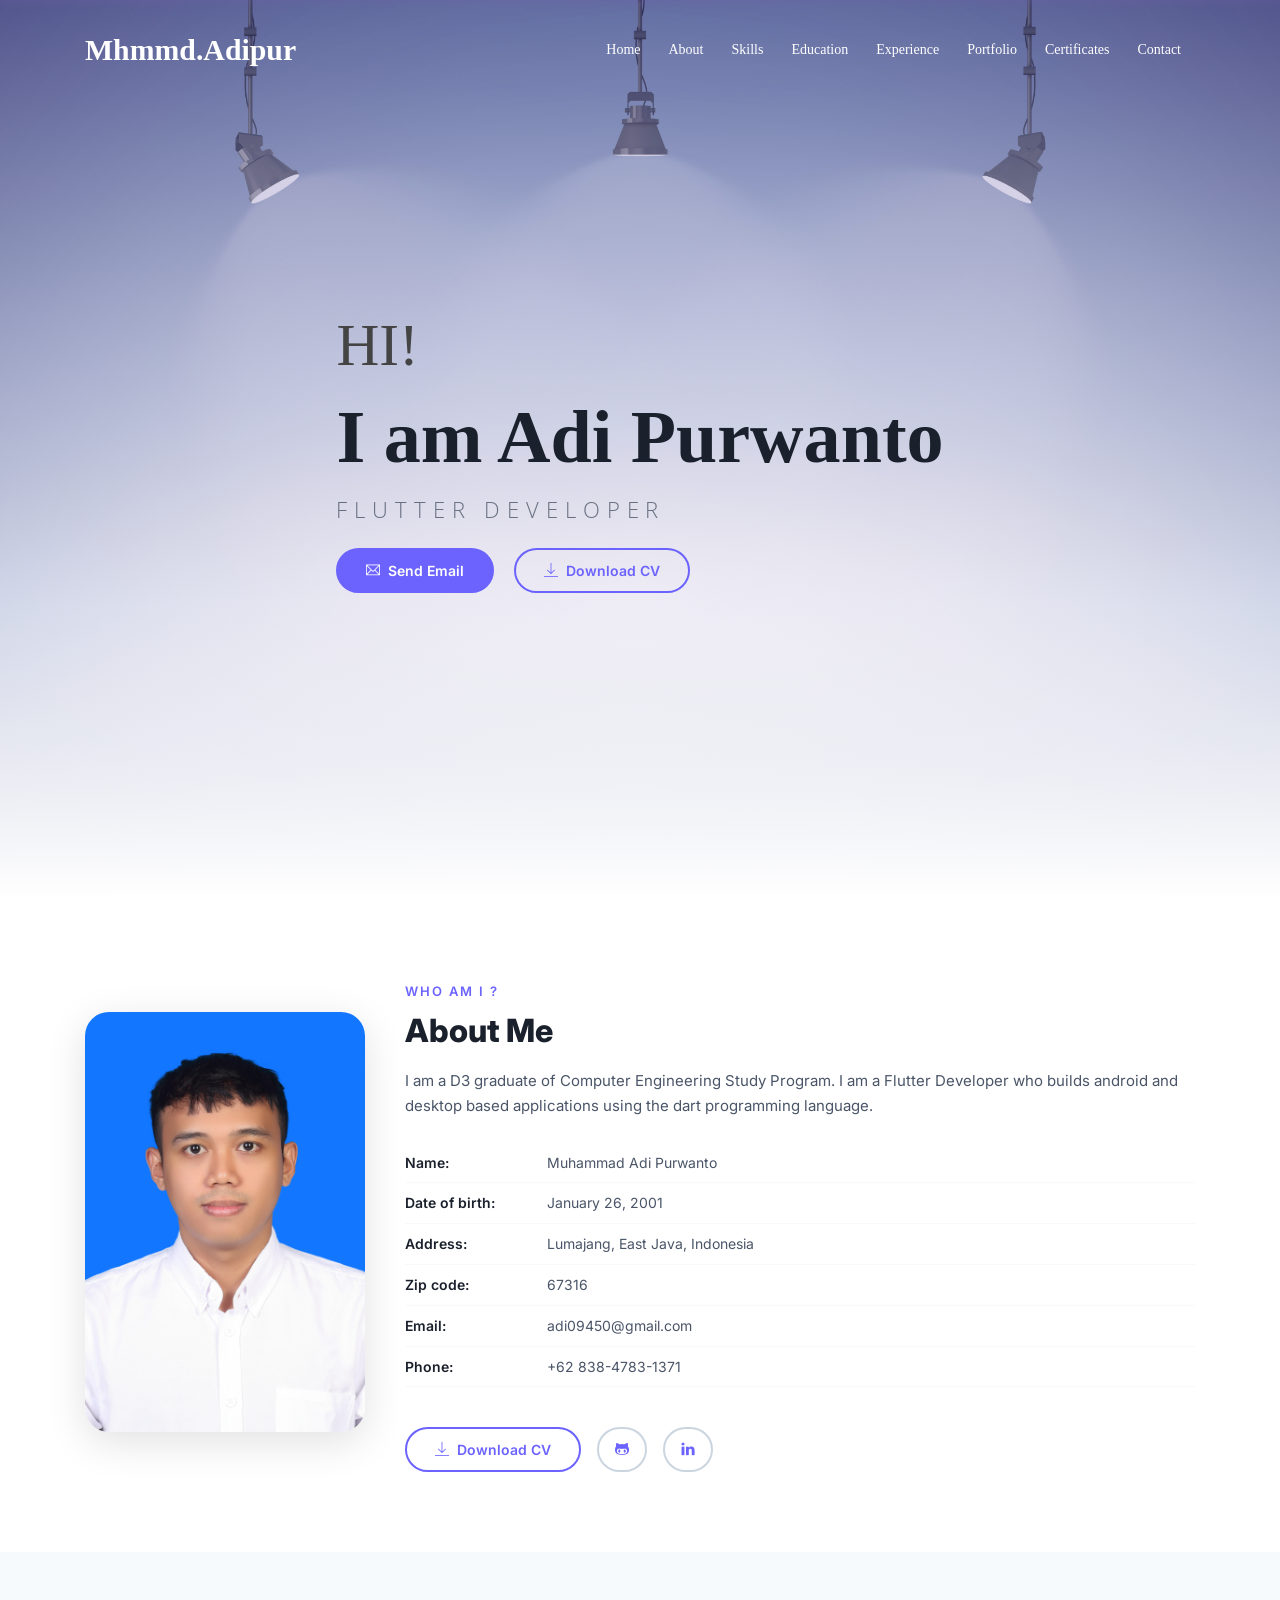
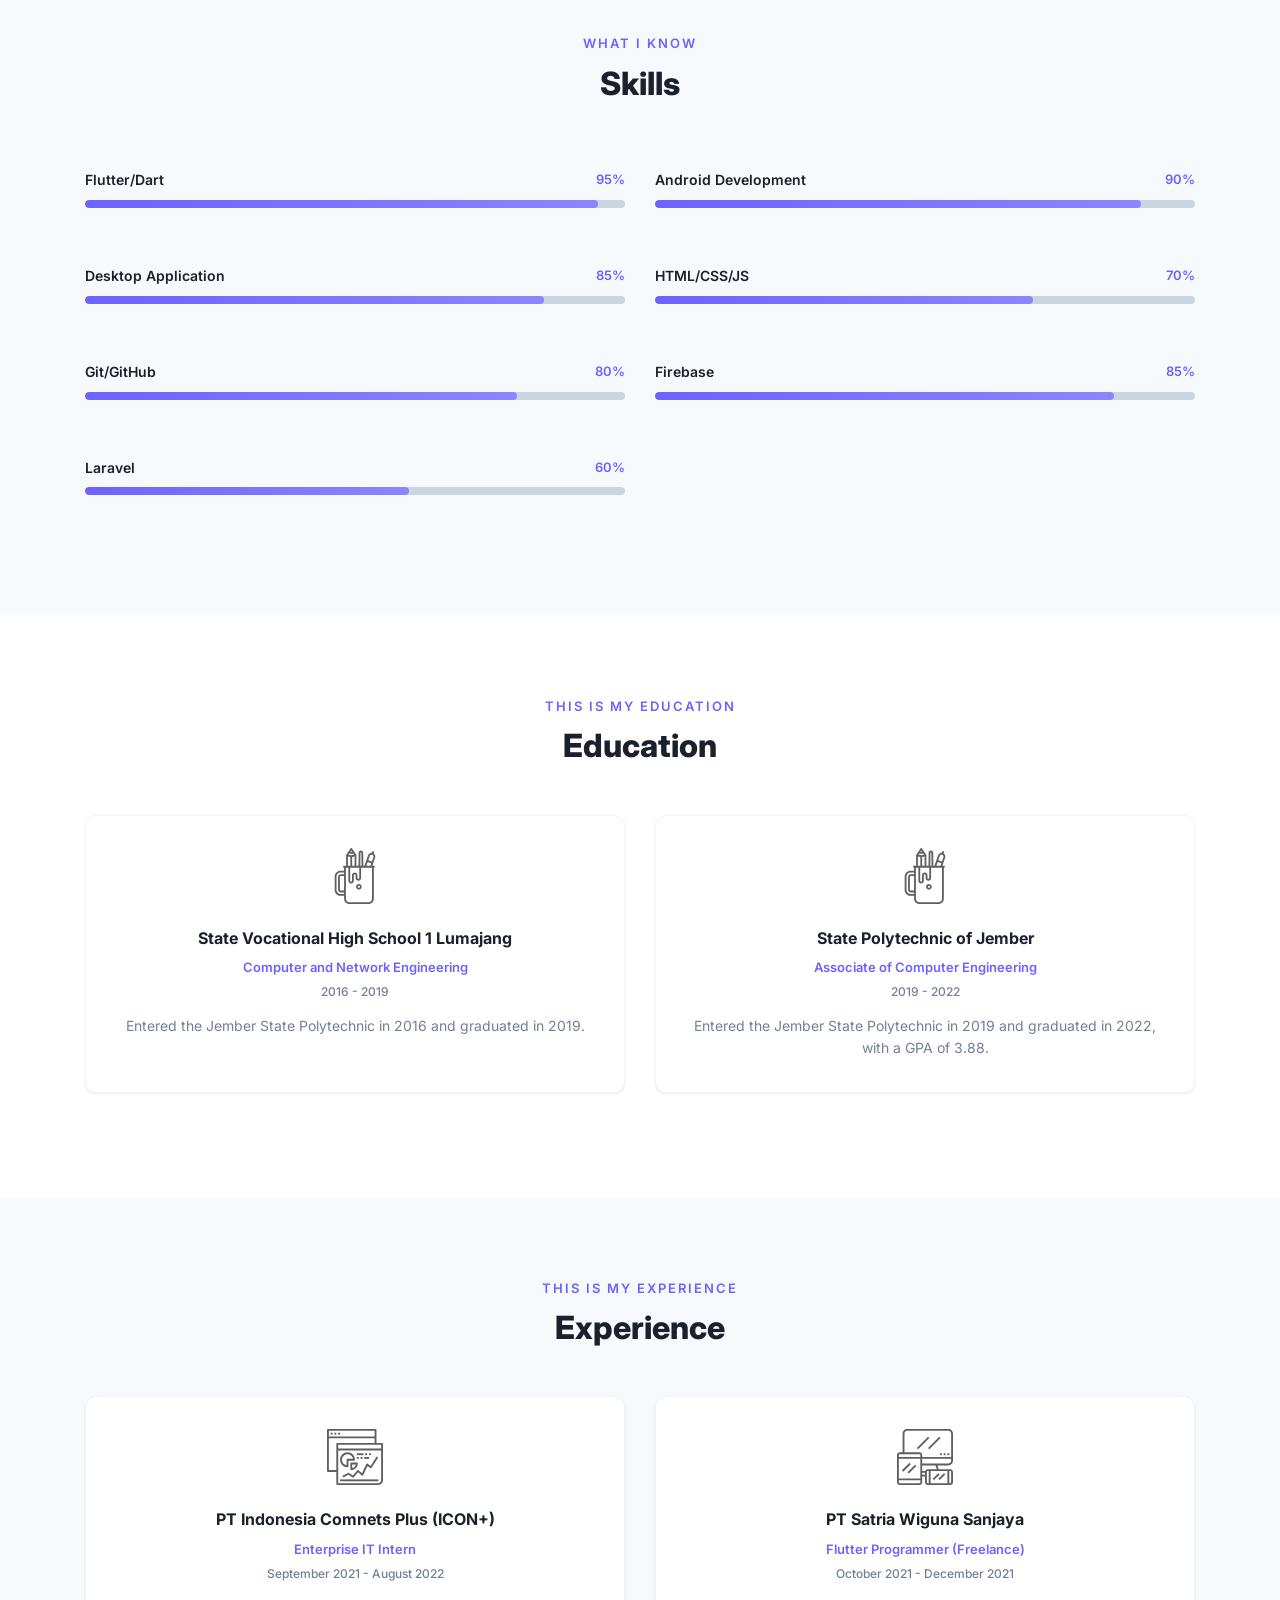
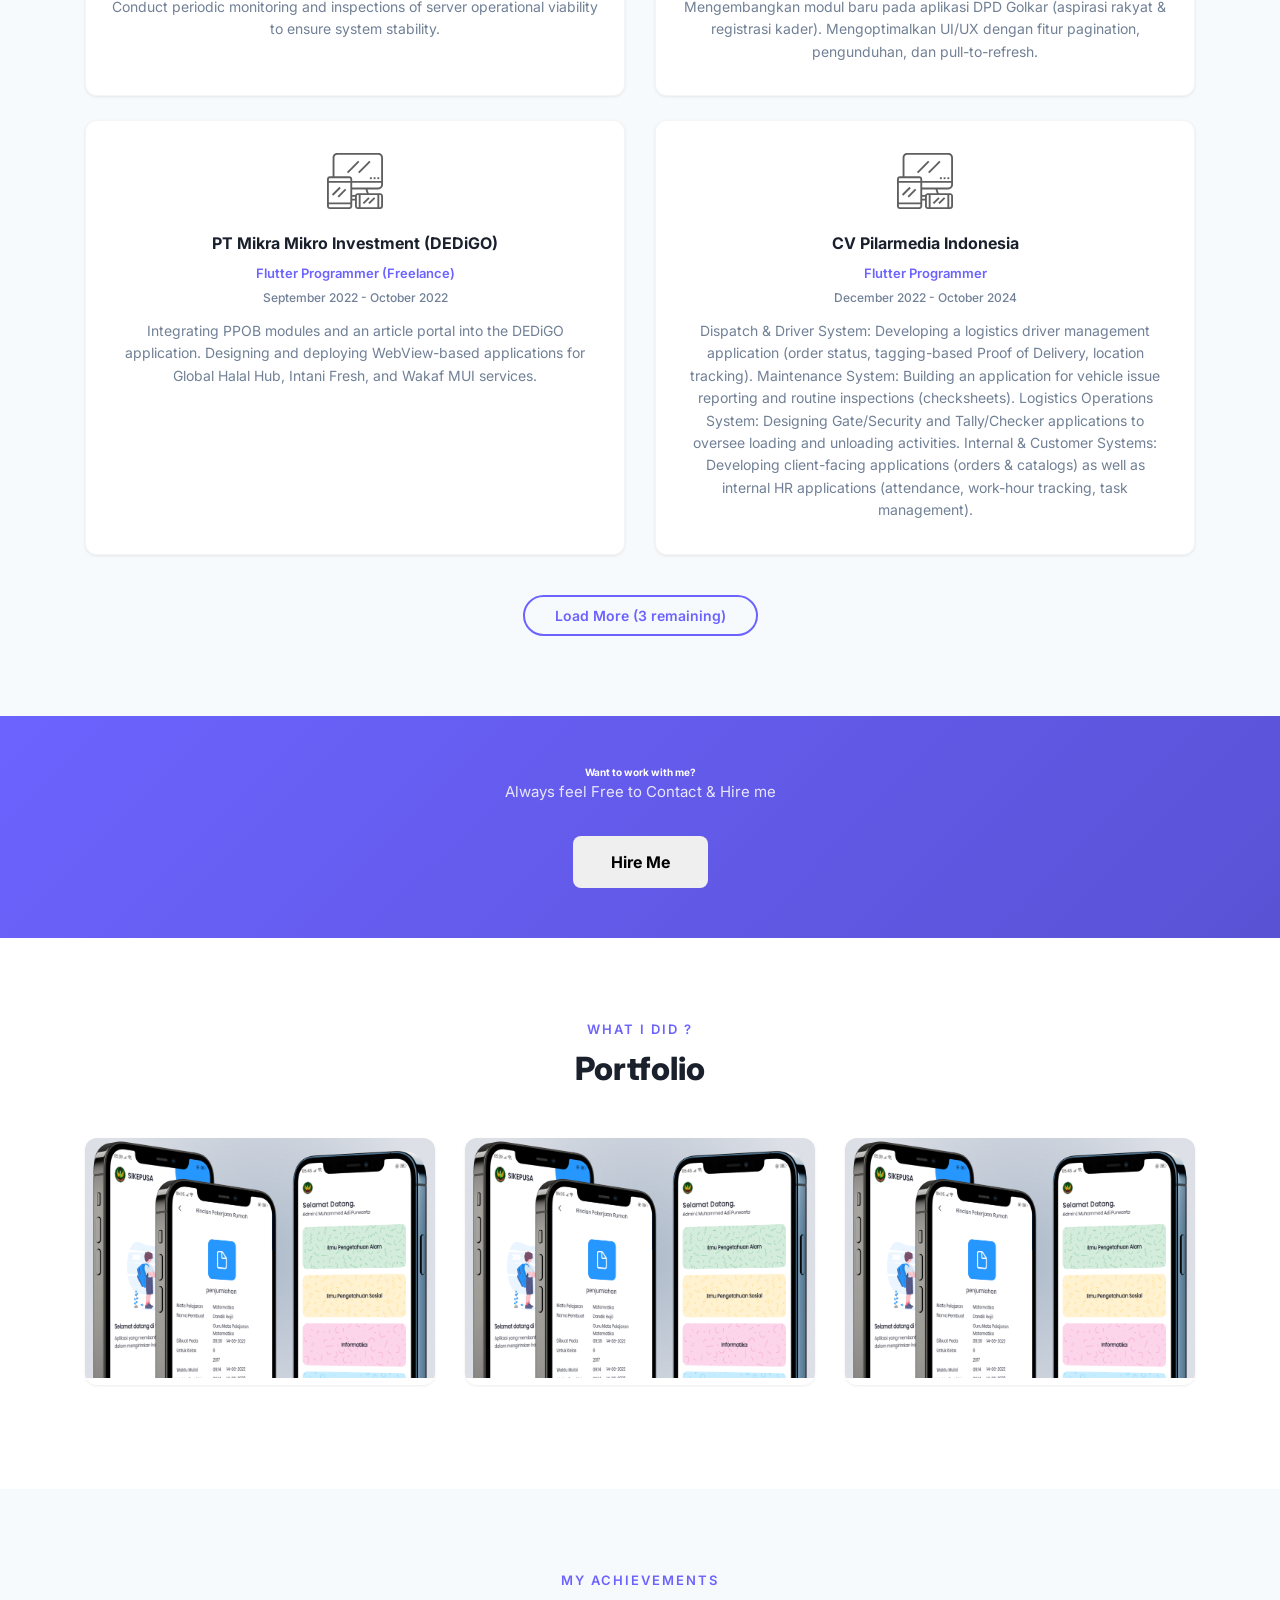
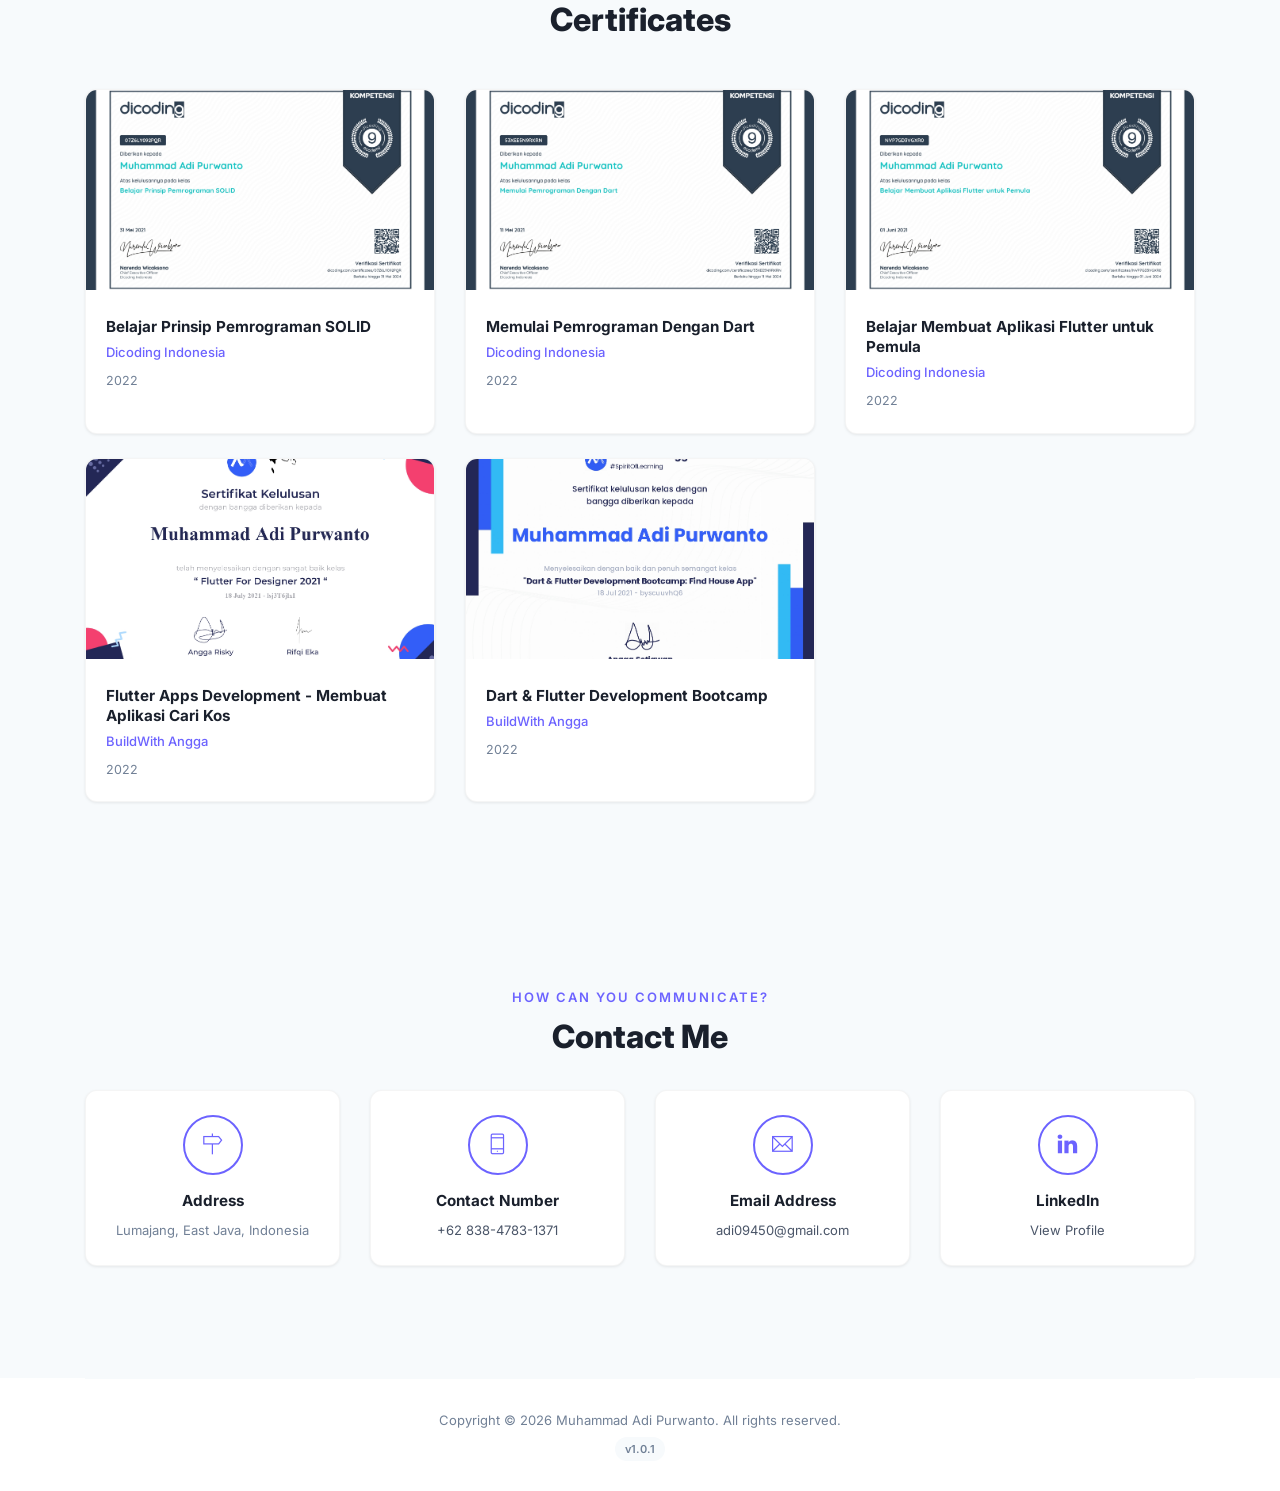
==== commit 94e83319: "feat(assets): update portfolio images and add certification documentation - Add five Flutter and Dar" ====
--- a/index.html
+++ b/index.html
@@ -80,7 +80,7 @@
             <div class="about">
                 <div class="about-img-holder">
                     <div class="img-protect">
-                        <img src="assets/imgs/man.png" class="about-img no-save" id="about-avatar" alt="Profile Photo" draggable="false">
+                        <img src="assets/imgs/man.jpg" class="about-img no-save" id="about-avatar" alt="Profile Photo" draggable="false">
                         <div class="img-protect-overlay"></div>
                     </div>
                 </div>
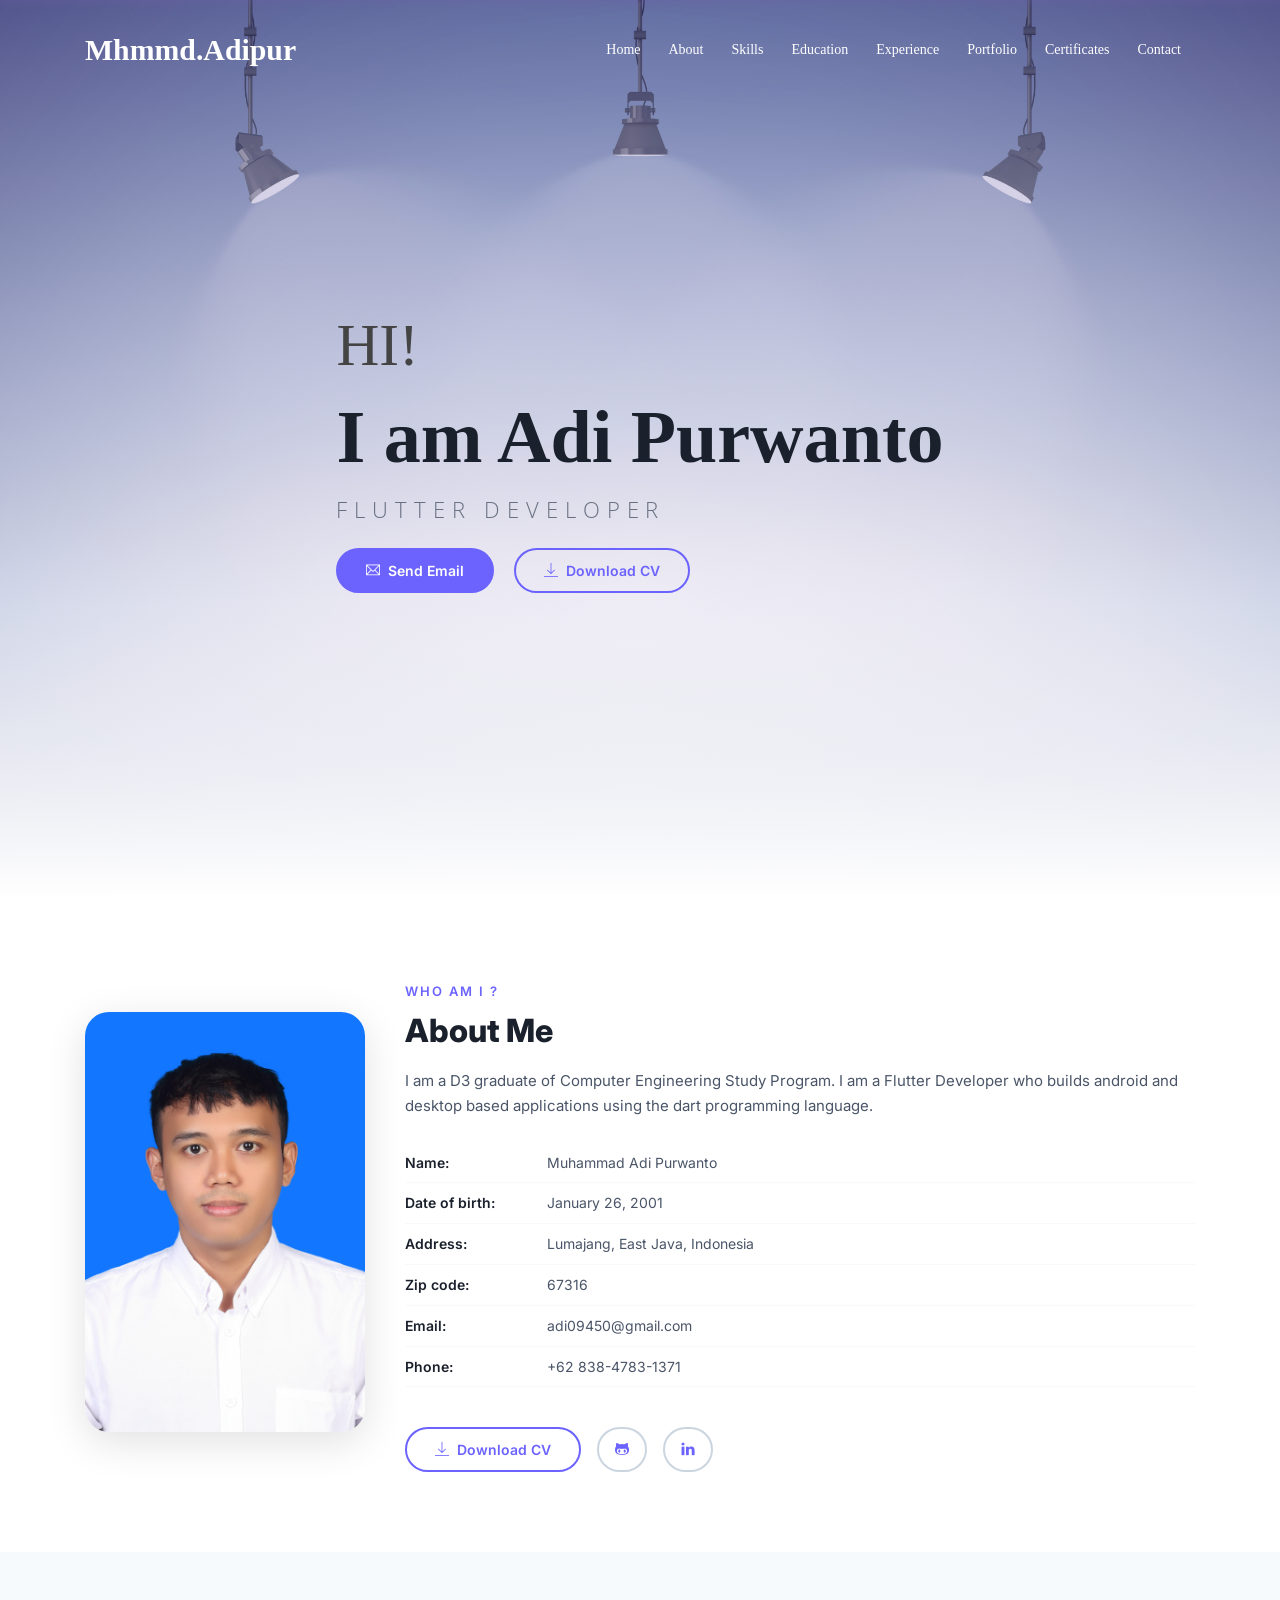
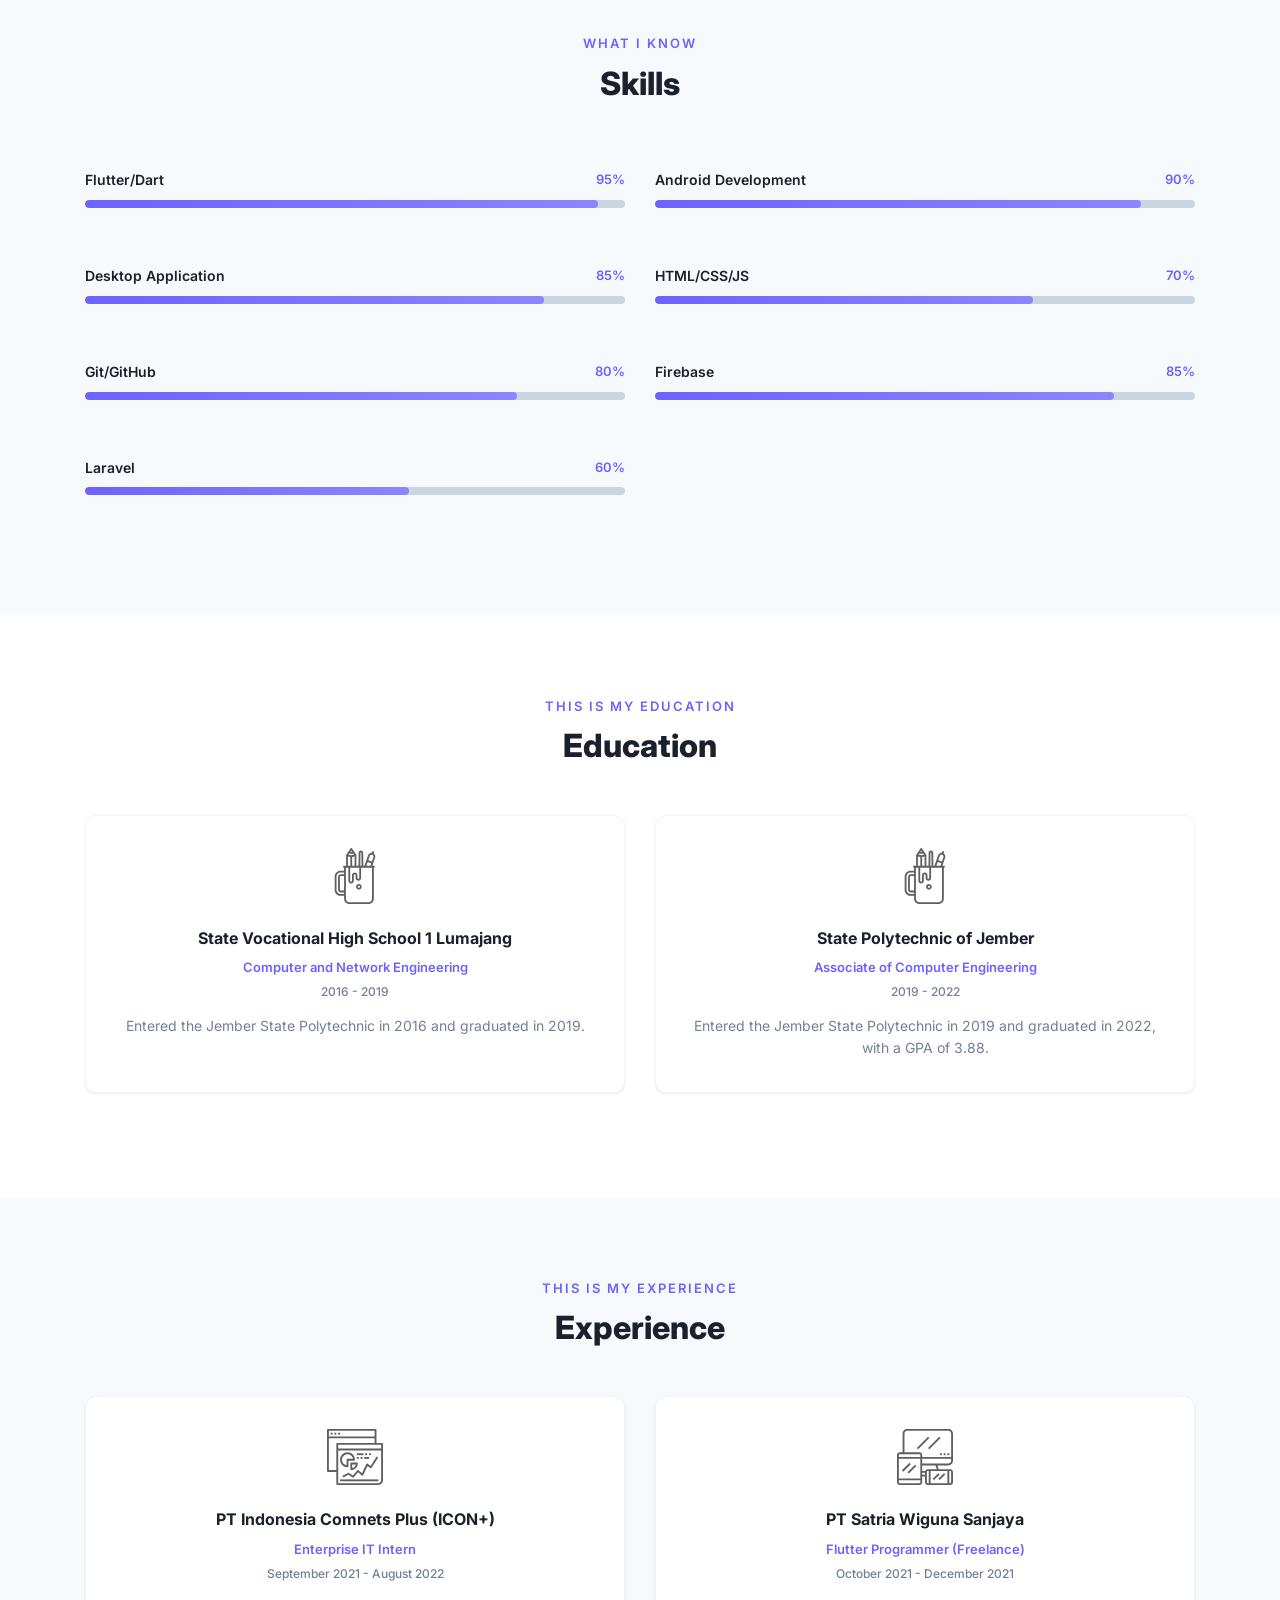
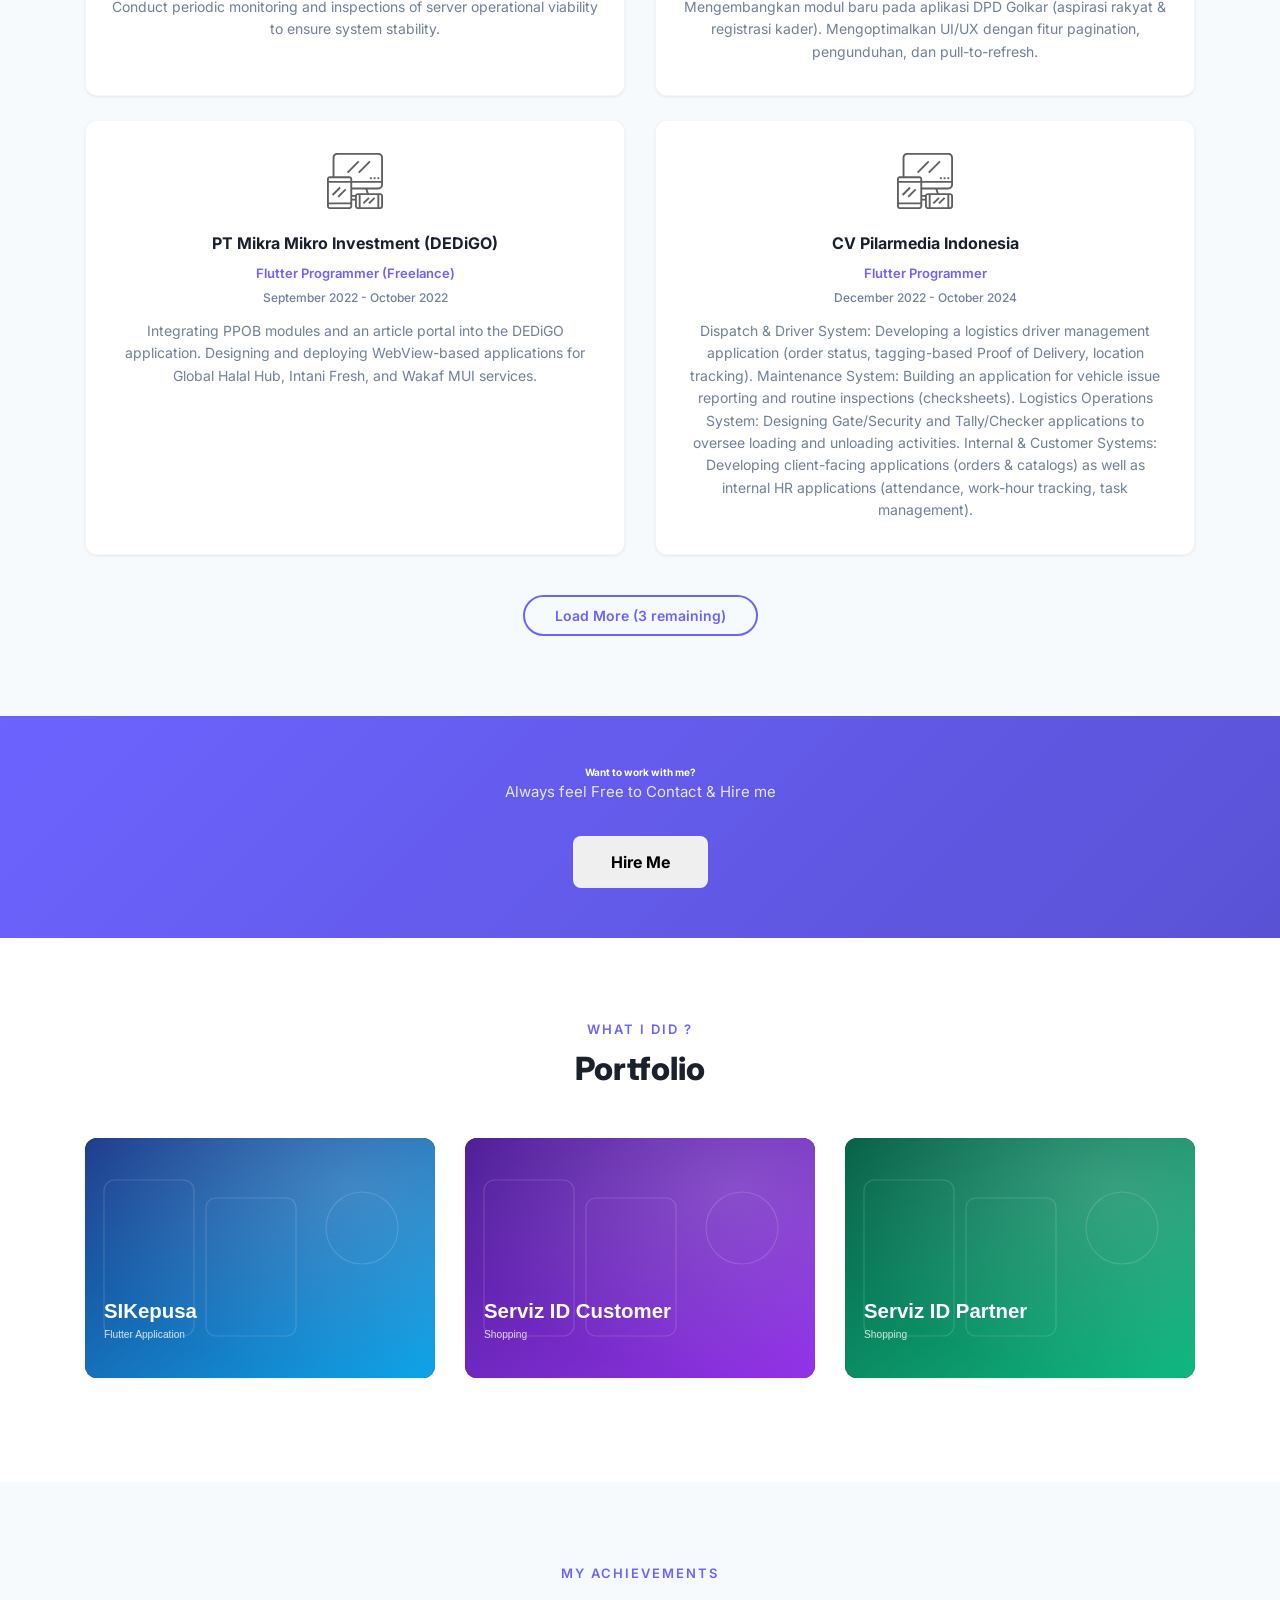
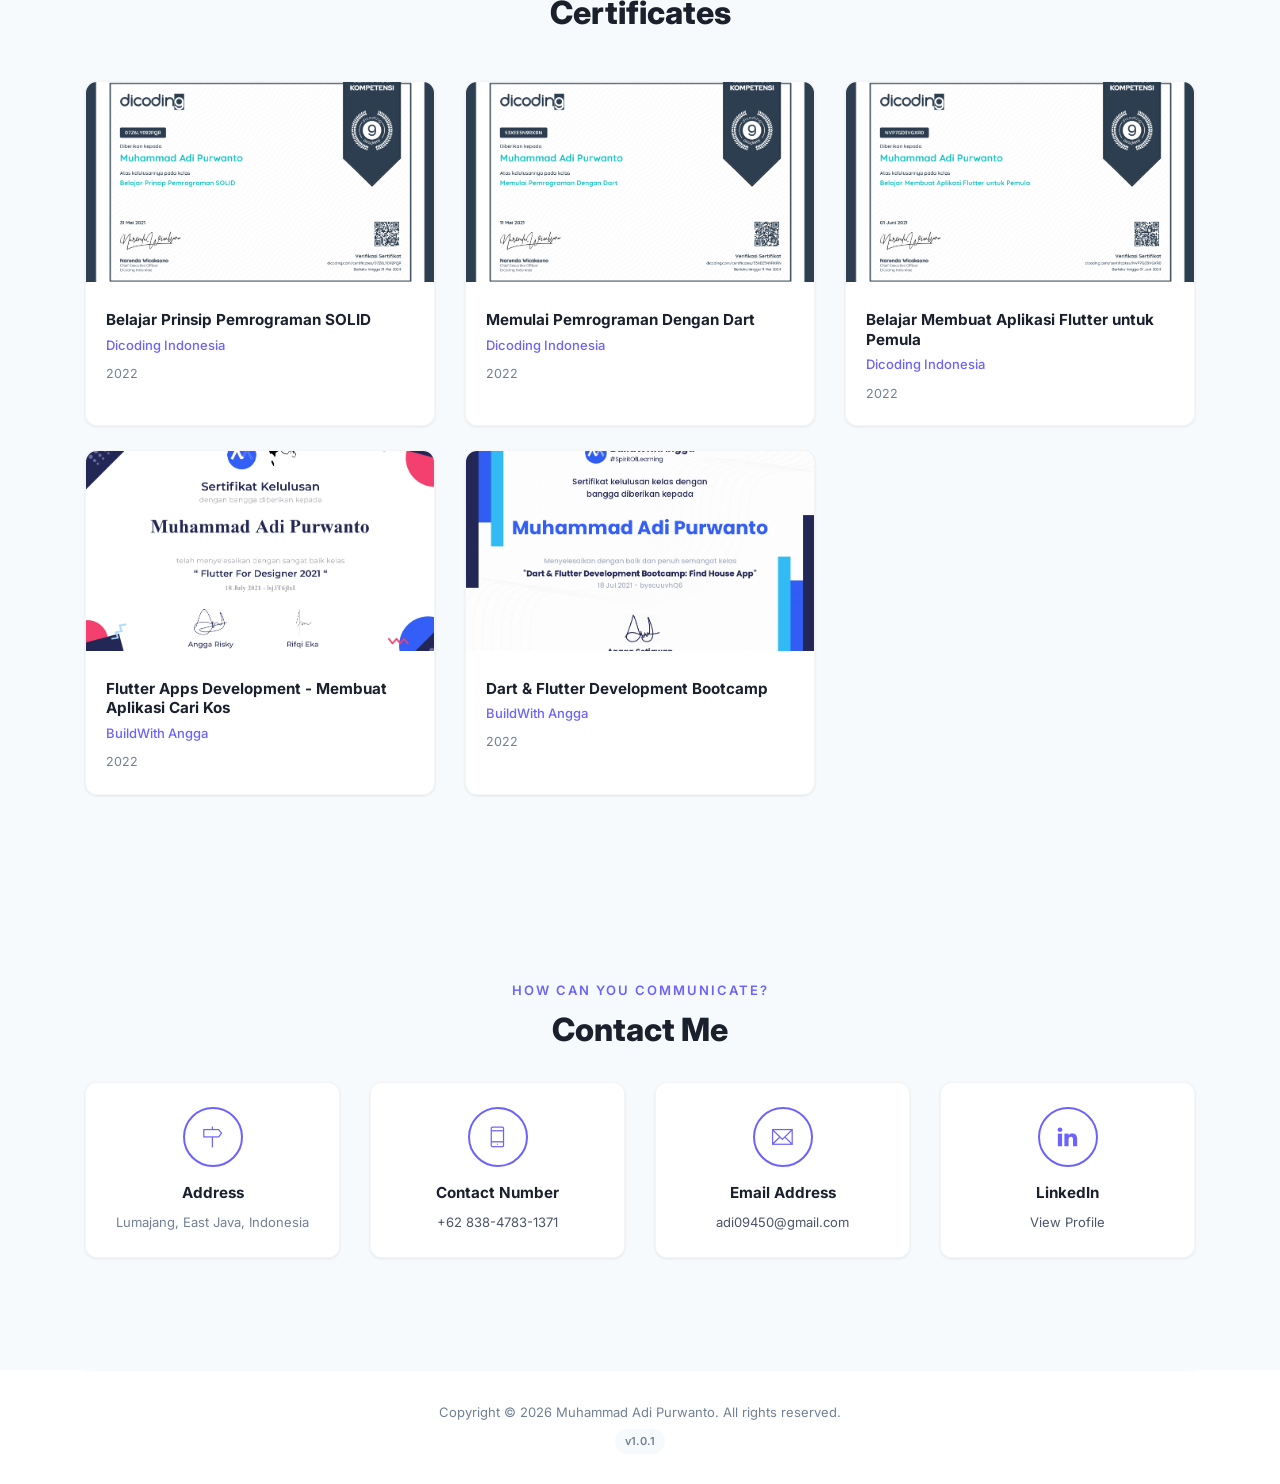
==== commit 75216b24: "Portfolio: dark themed thumbnails + fix card white gap, CSS cache-bust" ====
--- a/index.html
+++ b/index.html
@@ -15,7 +15,7 @@
     <!-- Font Icons -->
     <link rel="stylesheet" href="assets/vendors/themify-icons/css/themify-icons.css">
     <!-- Main Styles -->
-    <link rel="stylesheet" href="assets/css/style.css">
+    <link rel="stylesheet" href="assets/css/style.css?v=20261021">
 </head>
 
 <body data-spy="scroll" data-target=".navbar" data-offset="40" id="home" oncontextmenu="return true;">
--- a/assets/css/style.css
+++ b/assets/css/style.css
@@ -514,10 +514,14 @@
 .portfolio-card {
     display: block;
     position: relative;
+    height: 240px;
     border-radius: var(--radius-md);
     overflow: hidden;
     box-shadow: var(--shadow-sm);
     transition: var(--transition);
+    background: #18181b;
+    line-height: 0;
+    font-size: 0;
 }
 
 .portfolio-card:hover {
@@ -526,10 +530,13 @@
 }
 
 .portfolio-card-img {
+    display: block;
     width: 100%;
-    height: 240px;
+    height: 100%;
     object-fit: cover;
-    transition: var(--transition);
+    object-position: center;
+    vertical-align: top;
+    transition: transform 0.3s cubic-bezier(0.4, 0, 0.2, 1);
 }
 
 .portfolio-card:hover .portfolio-card-img {
